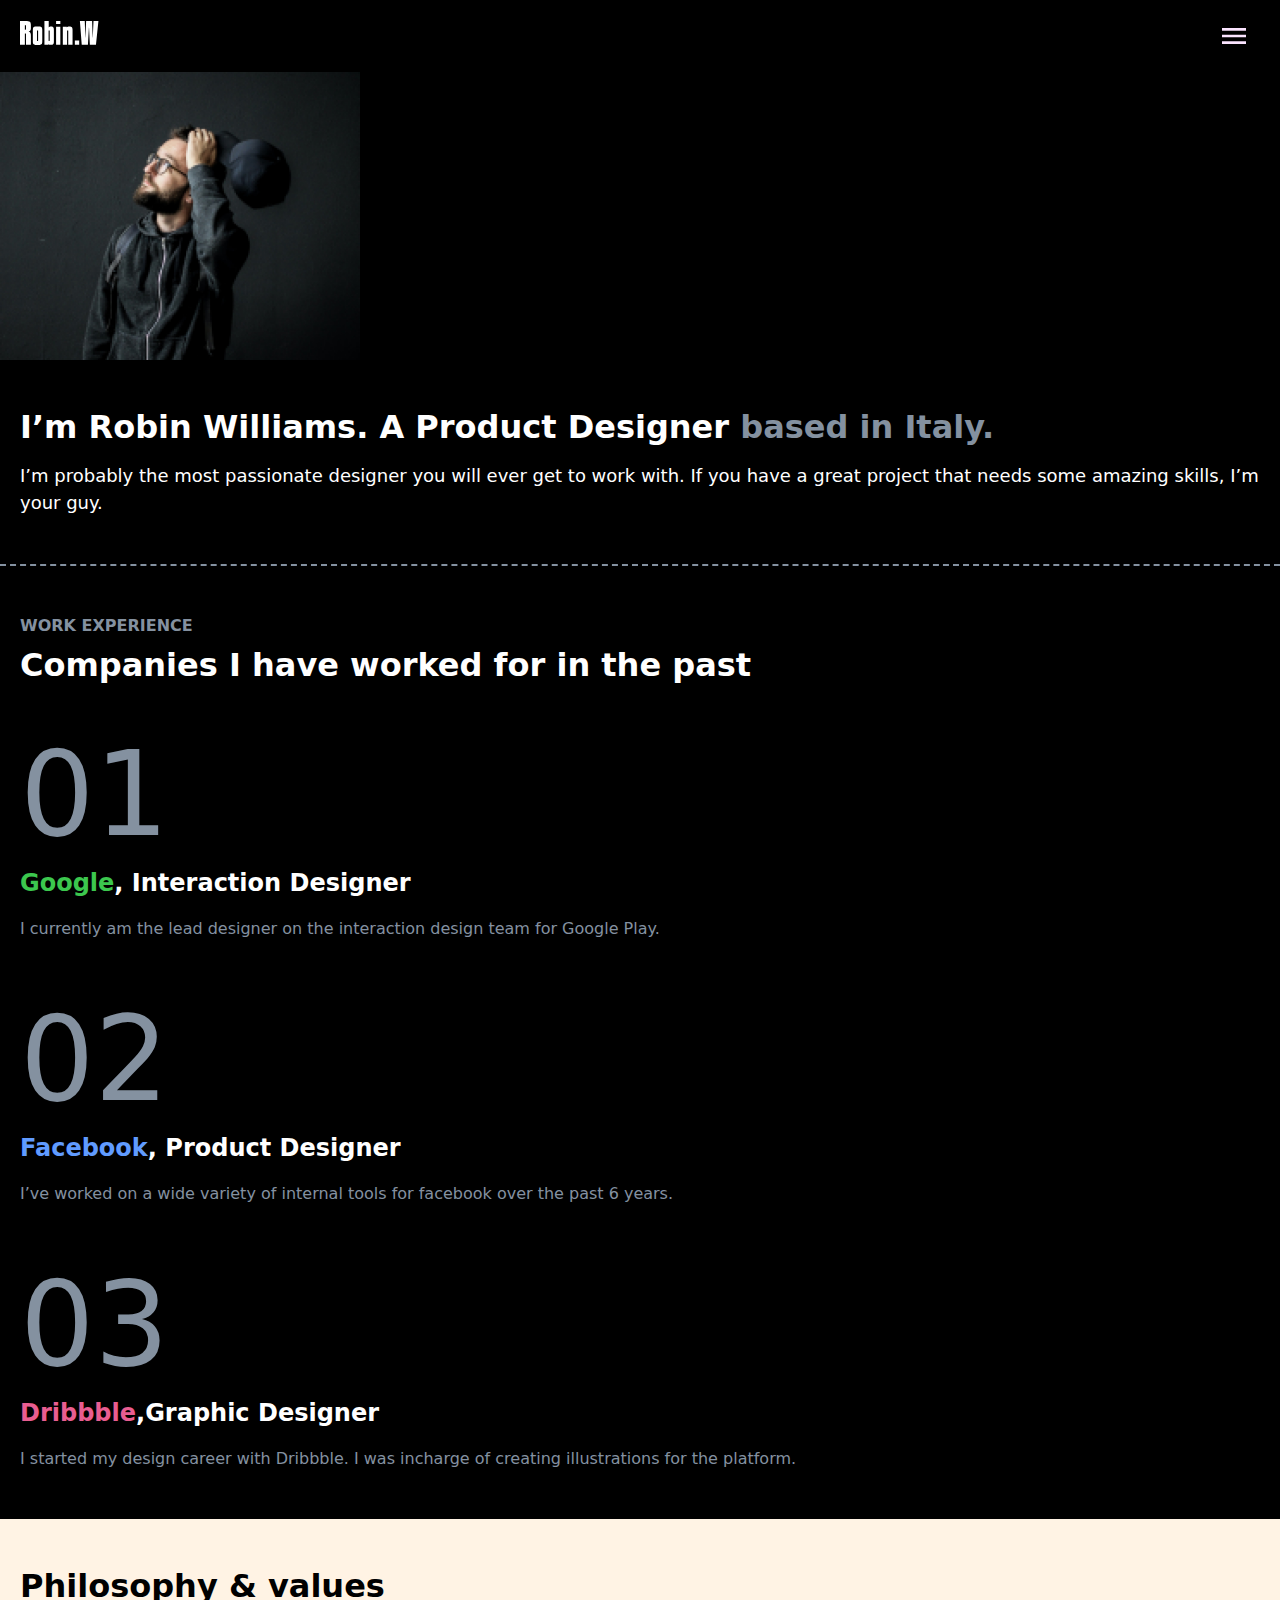
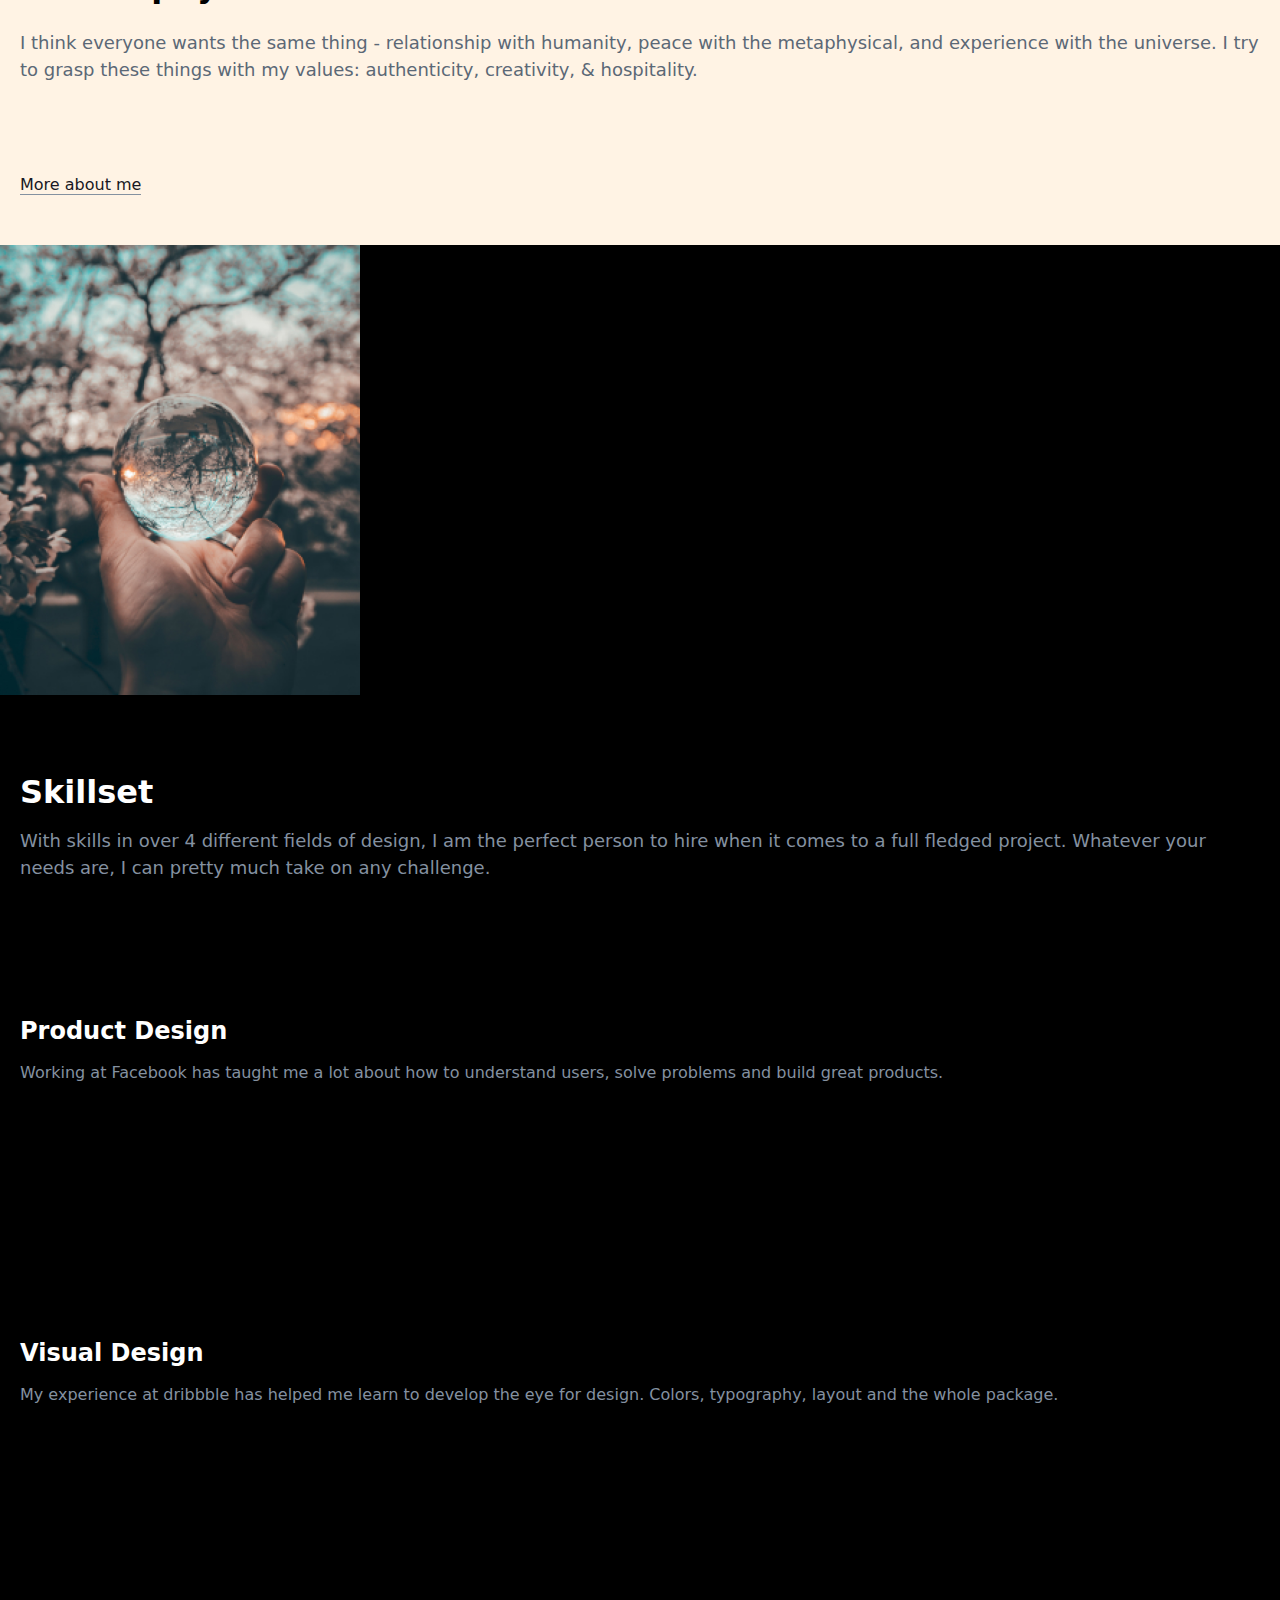
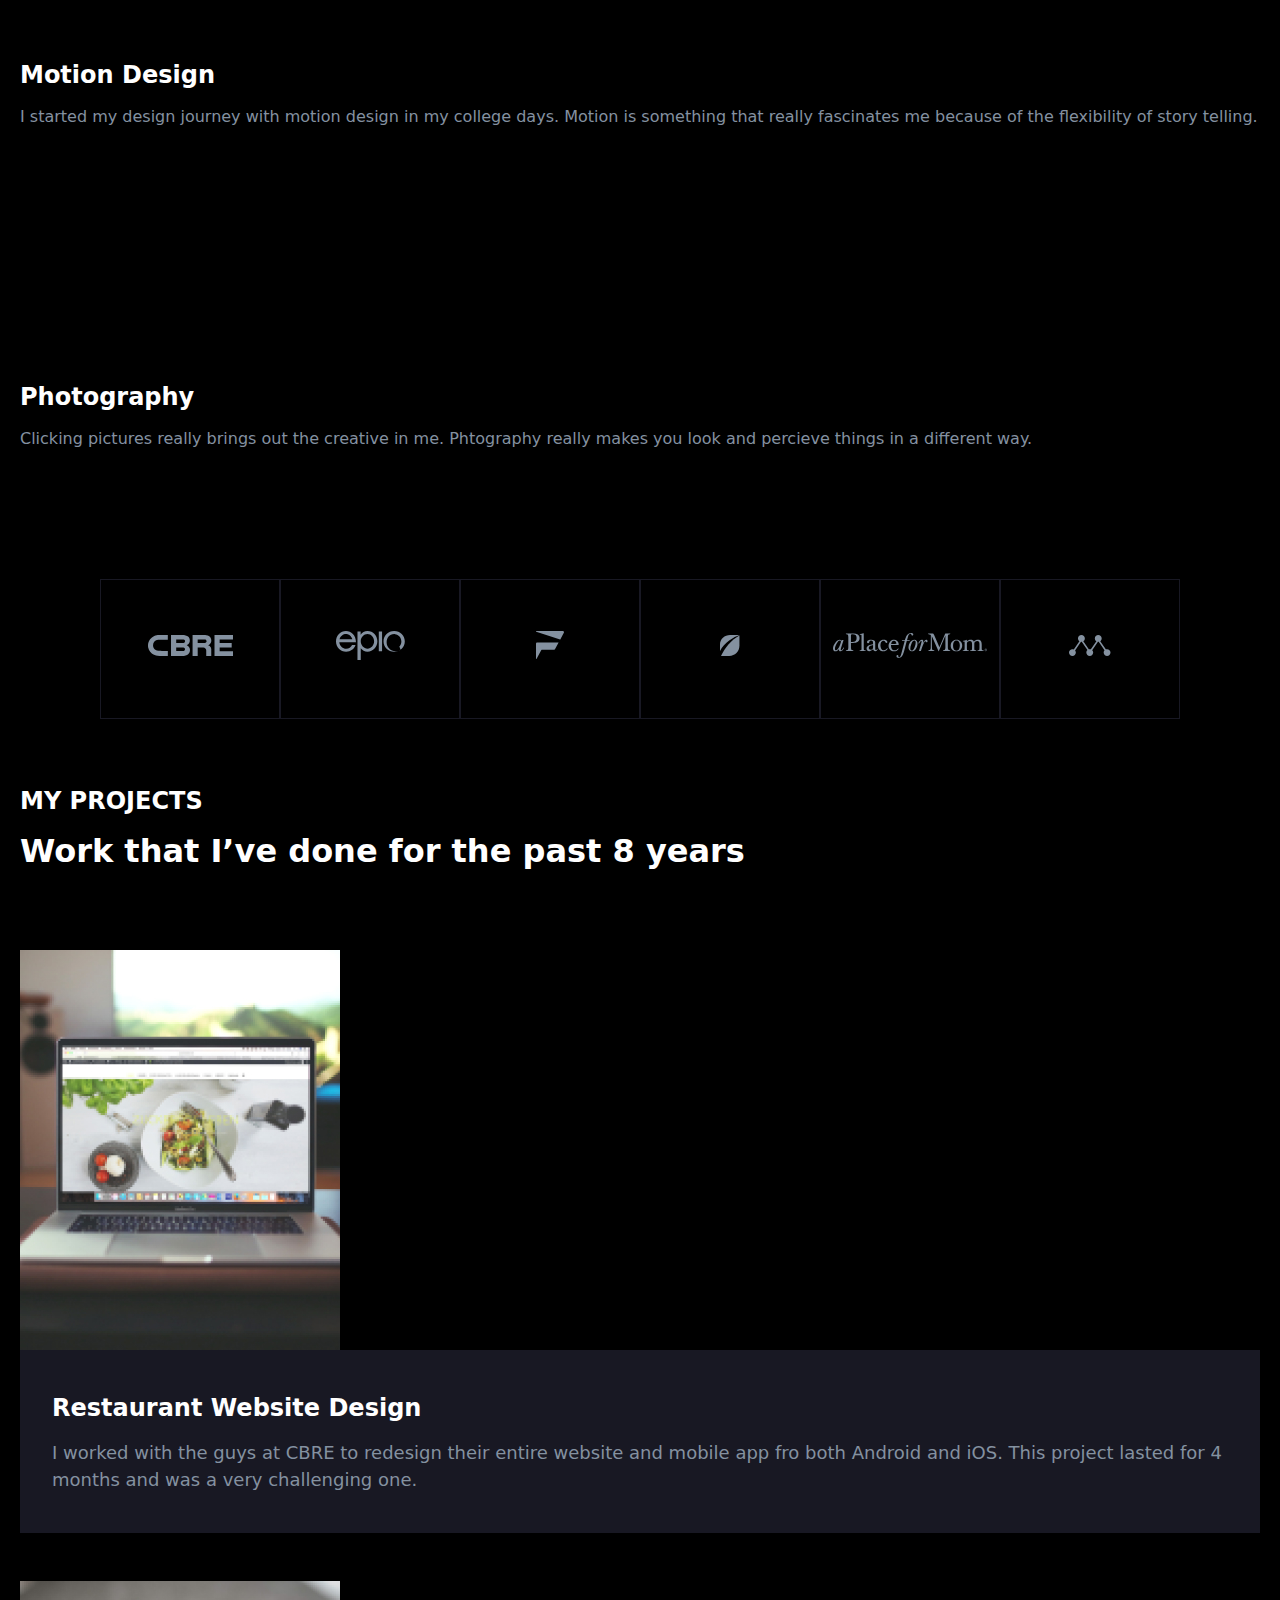
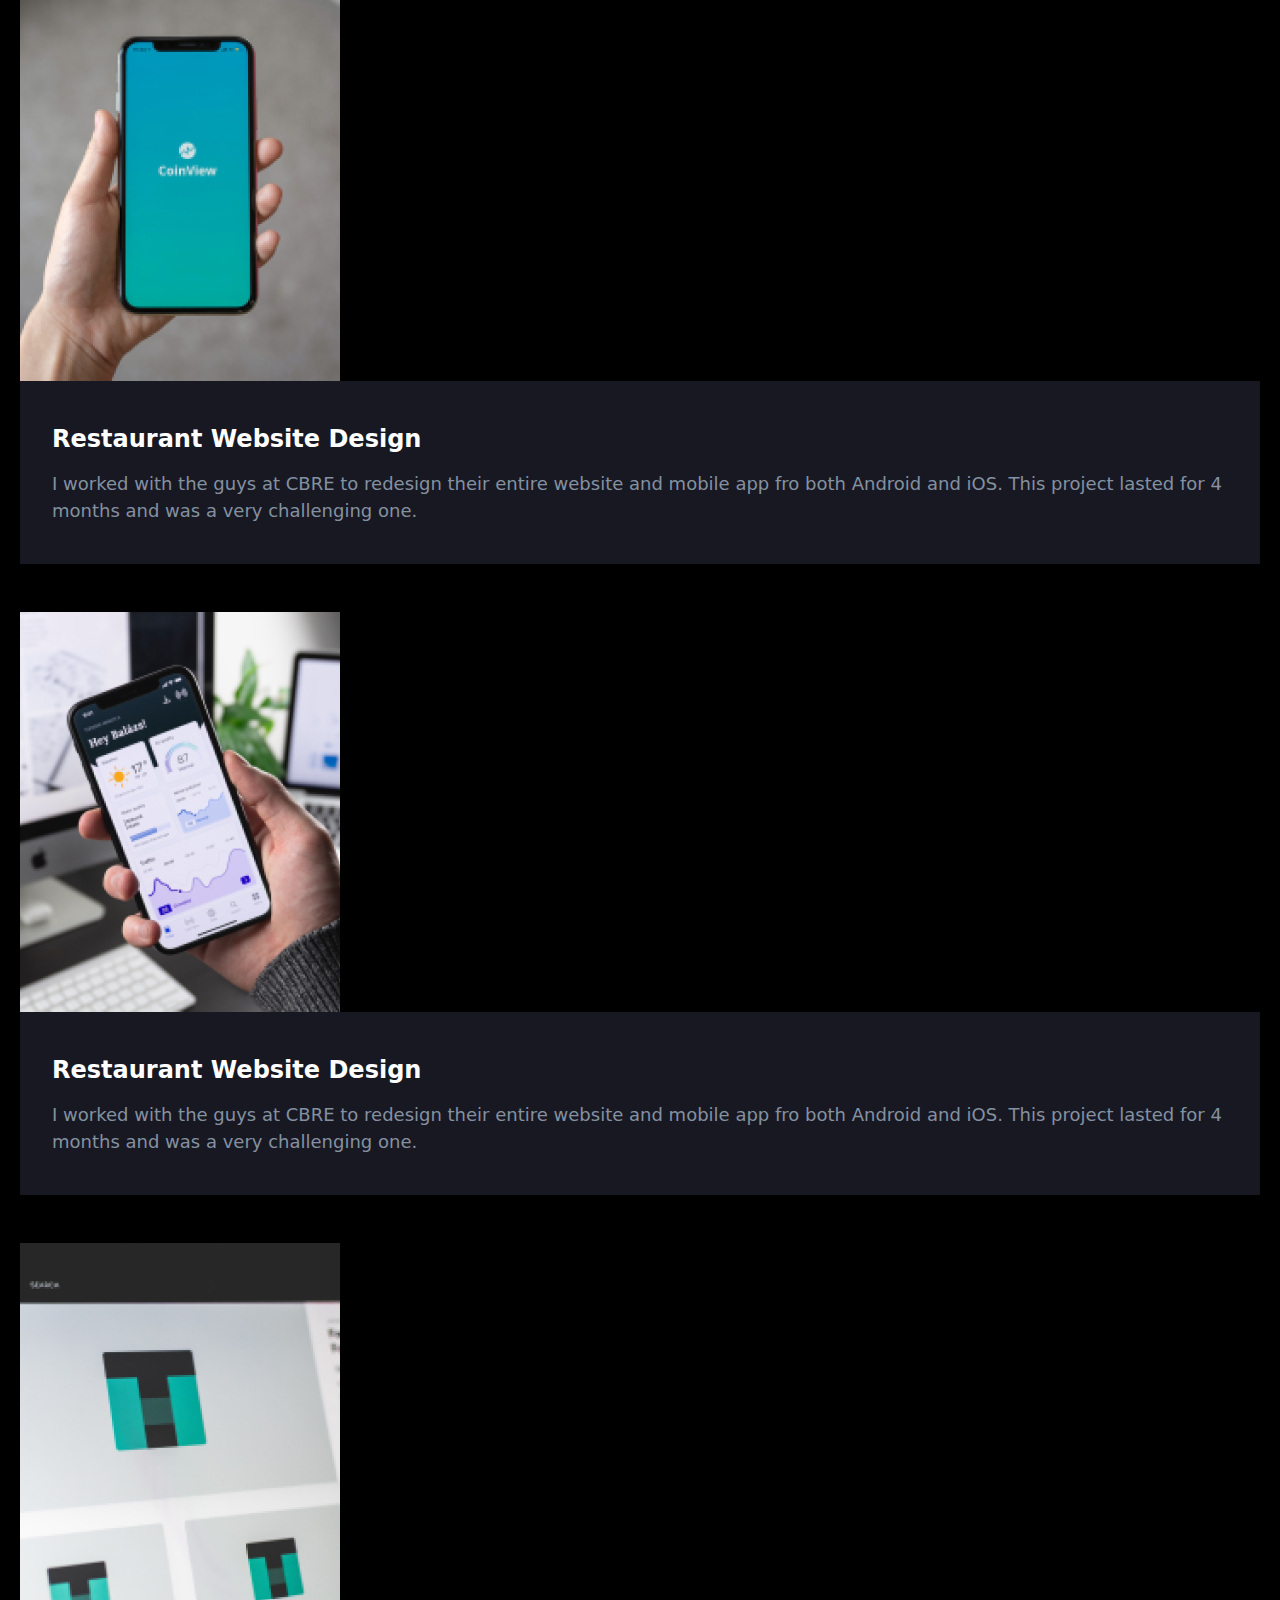
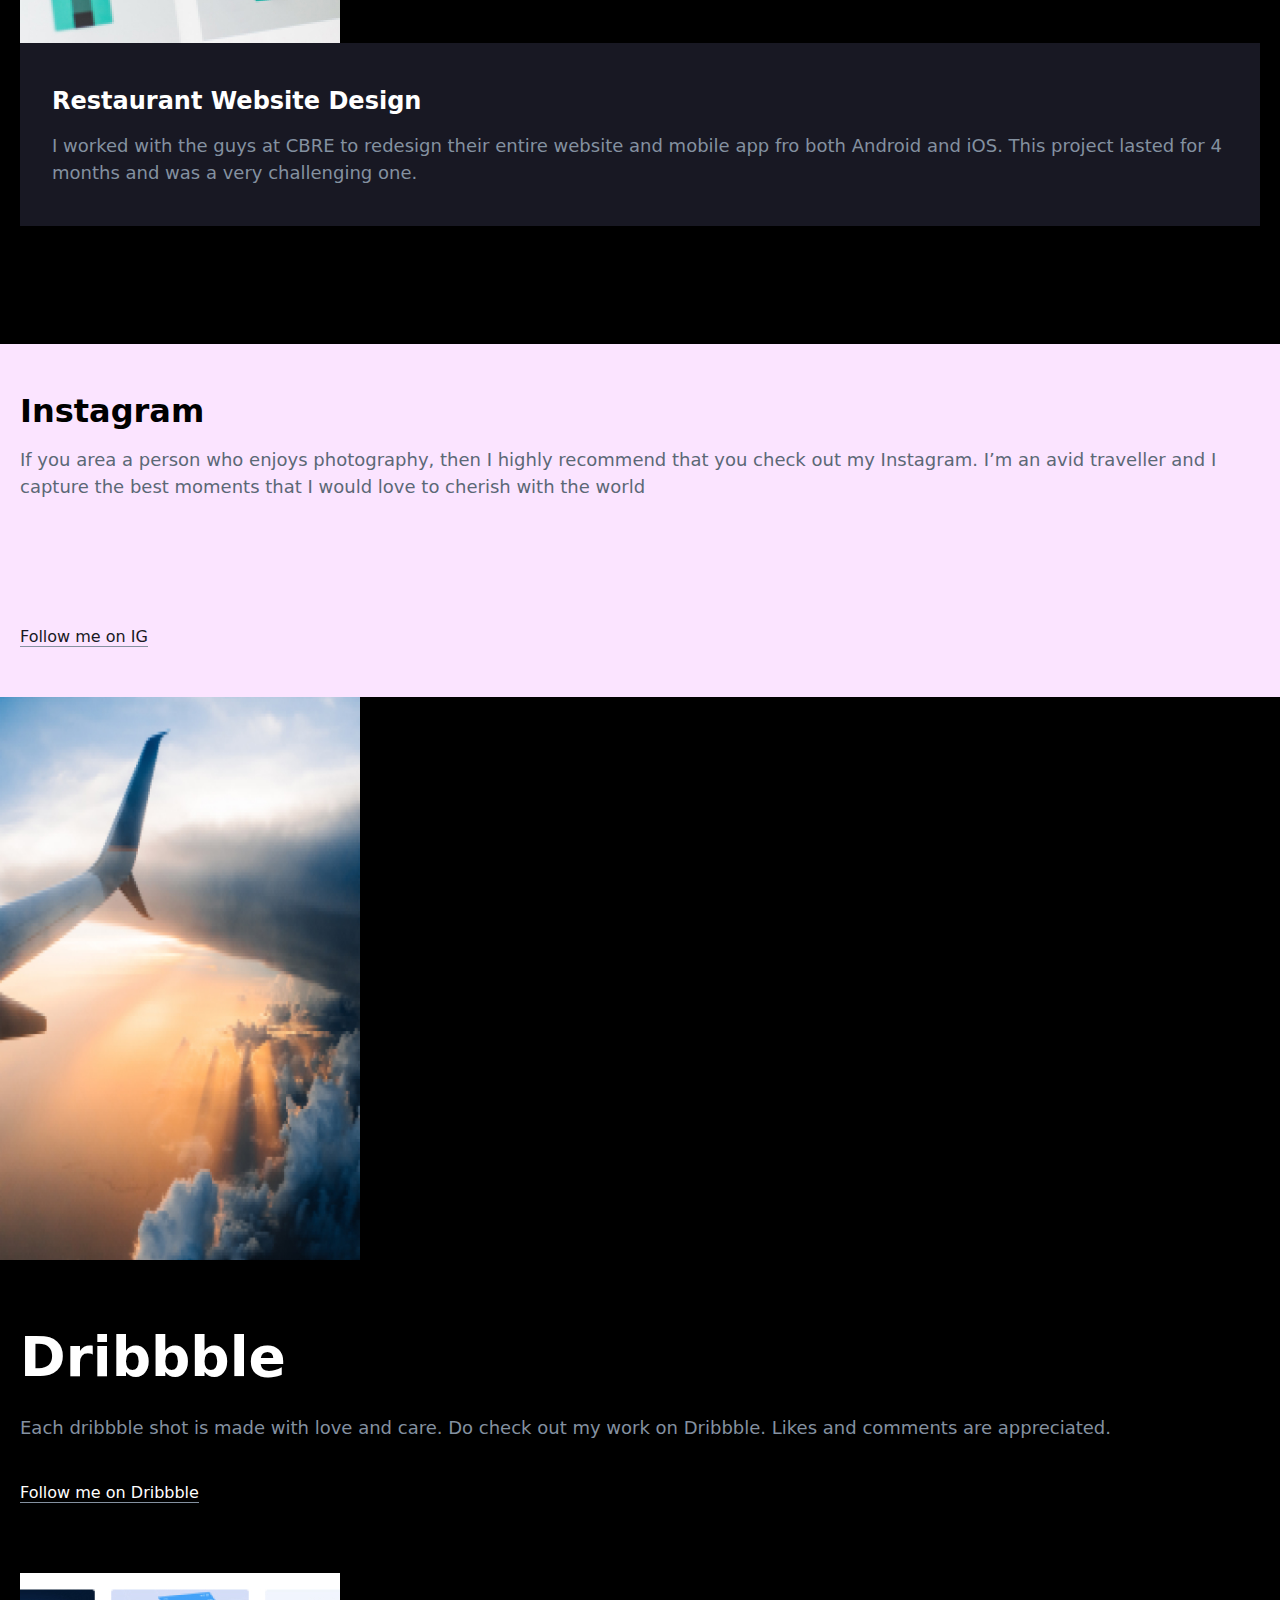
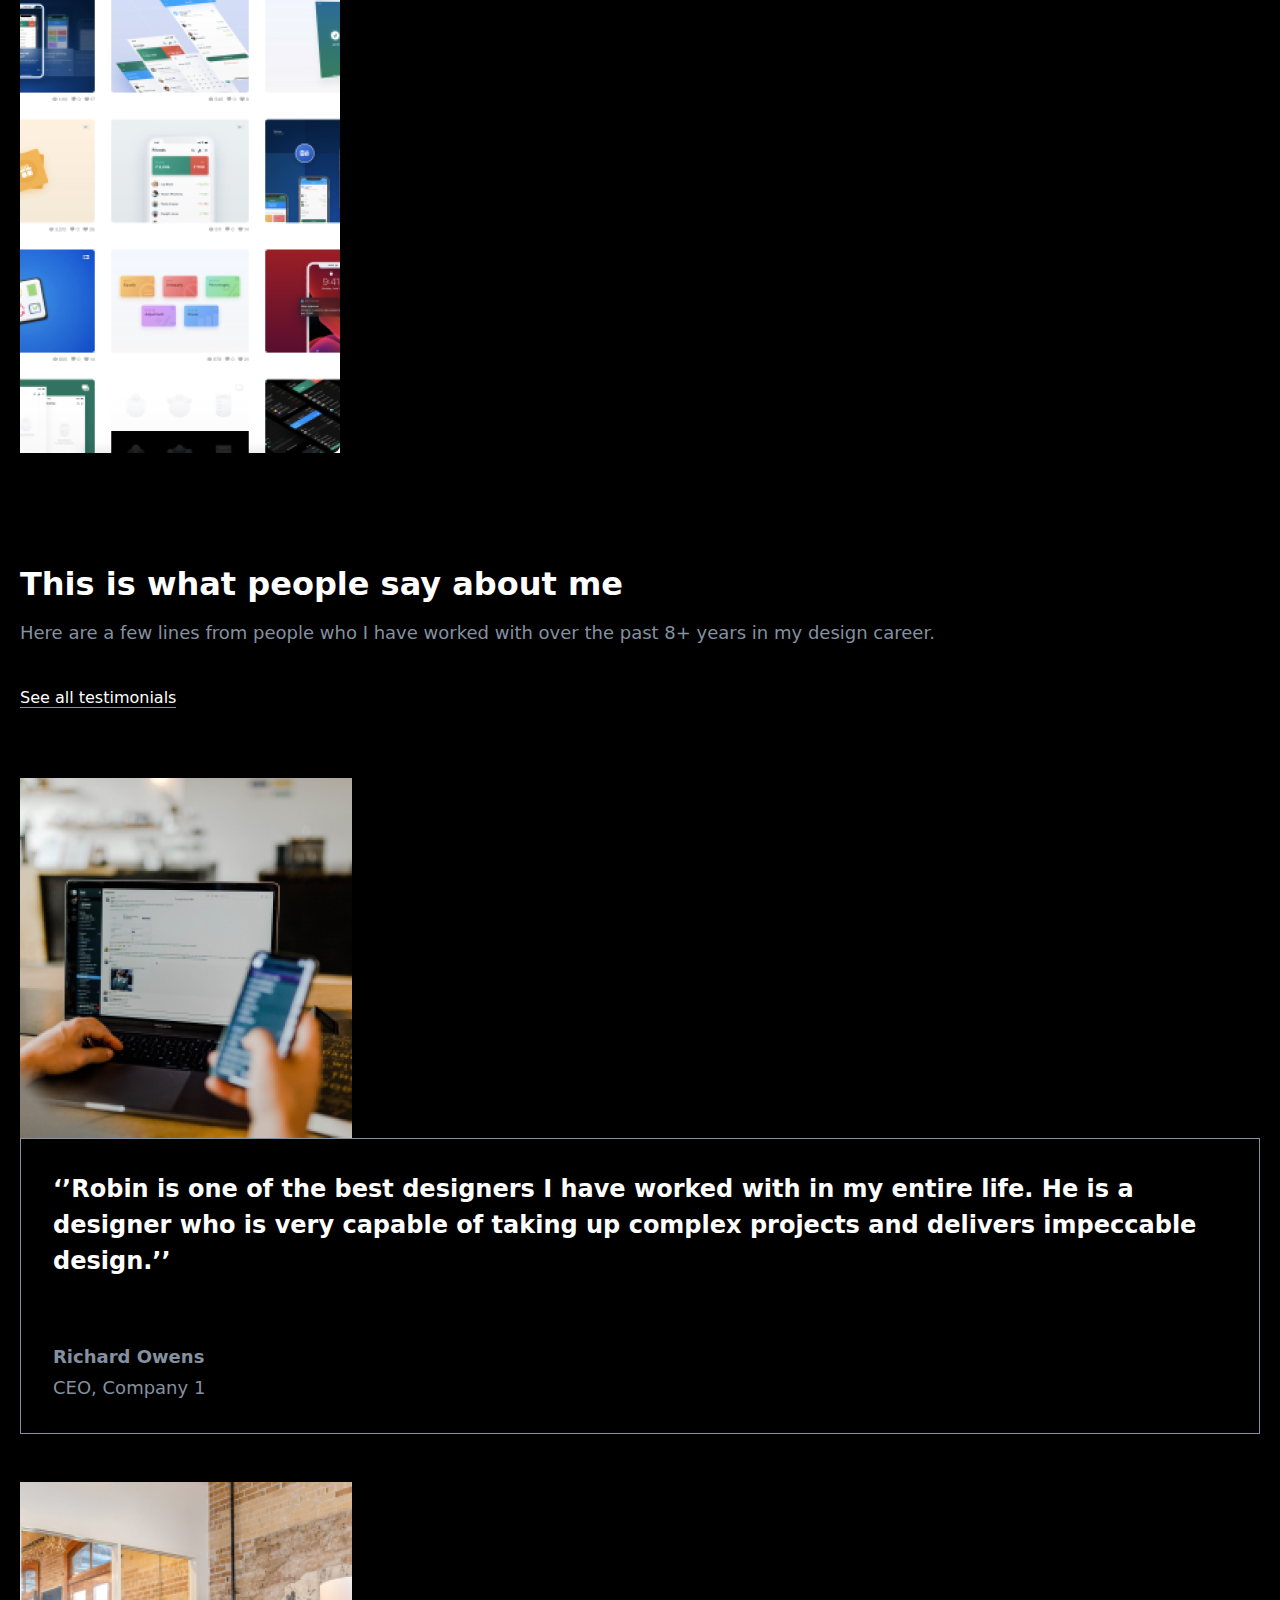
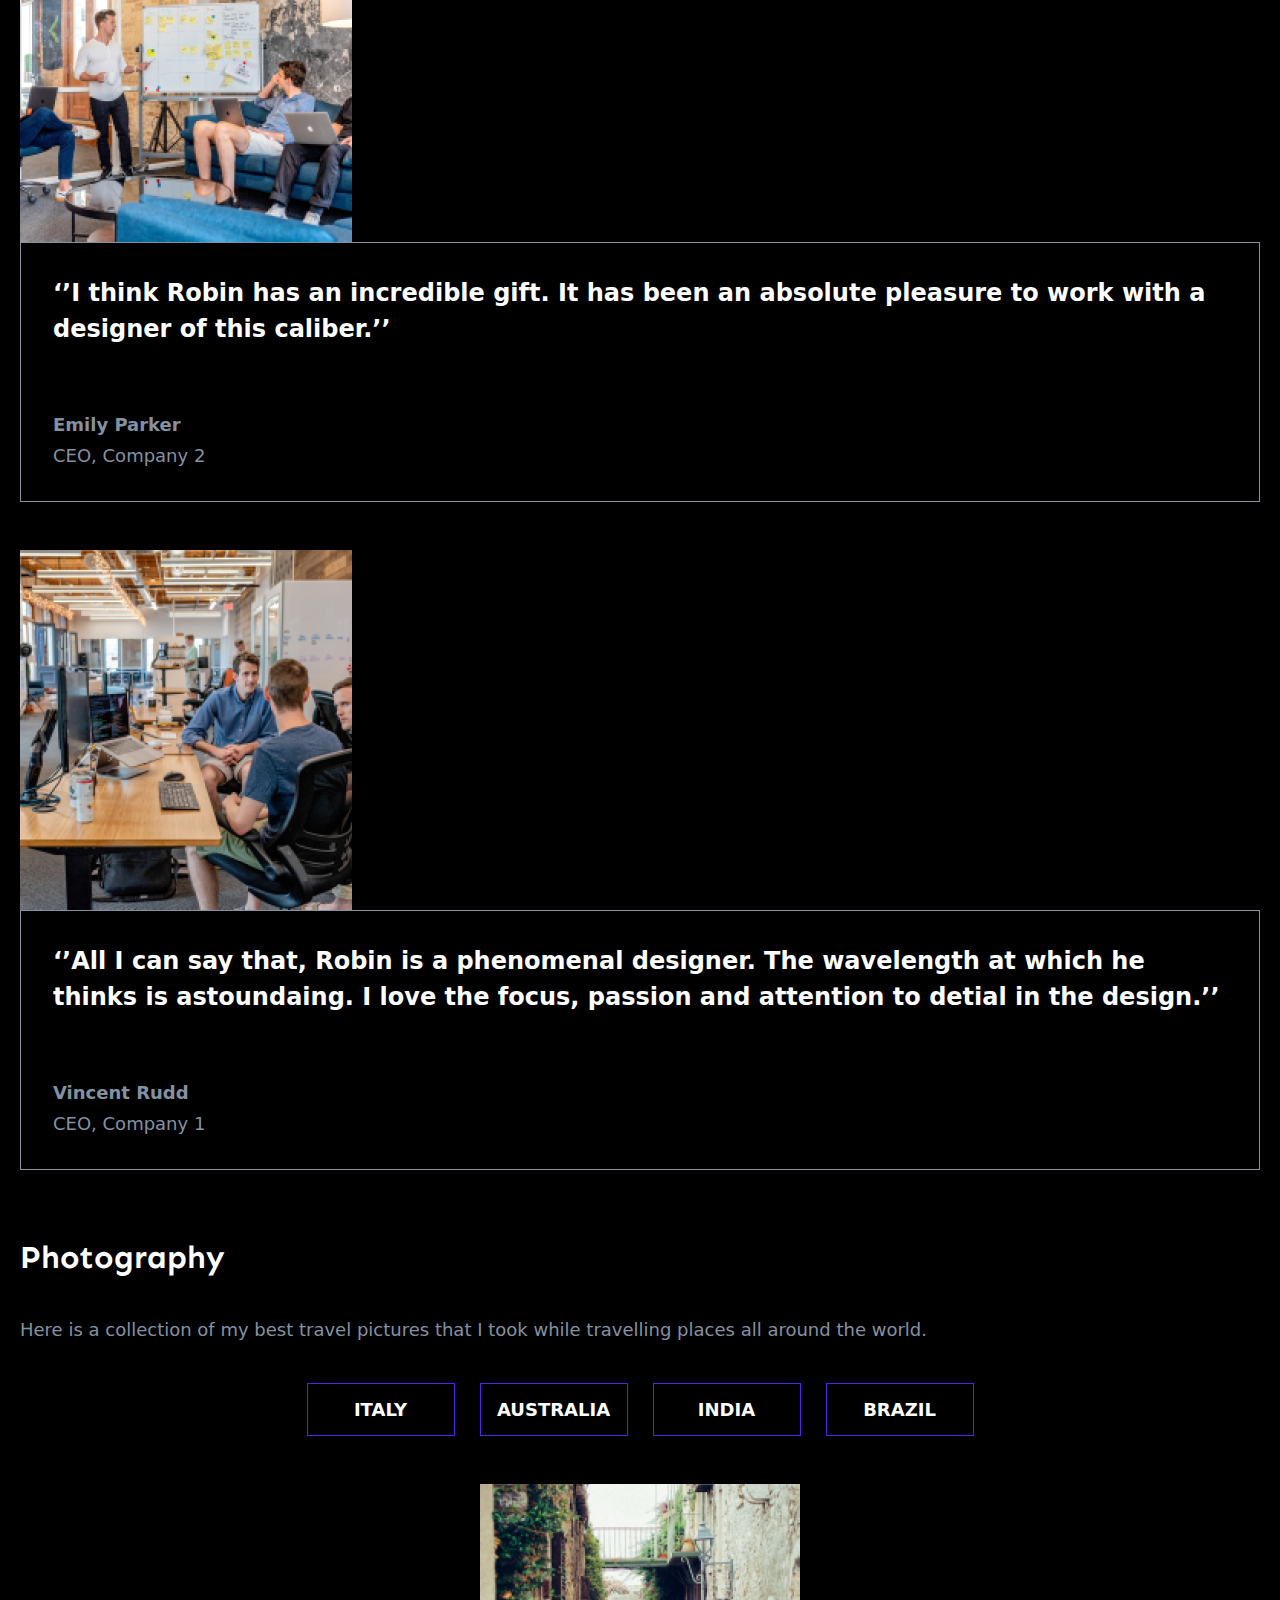
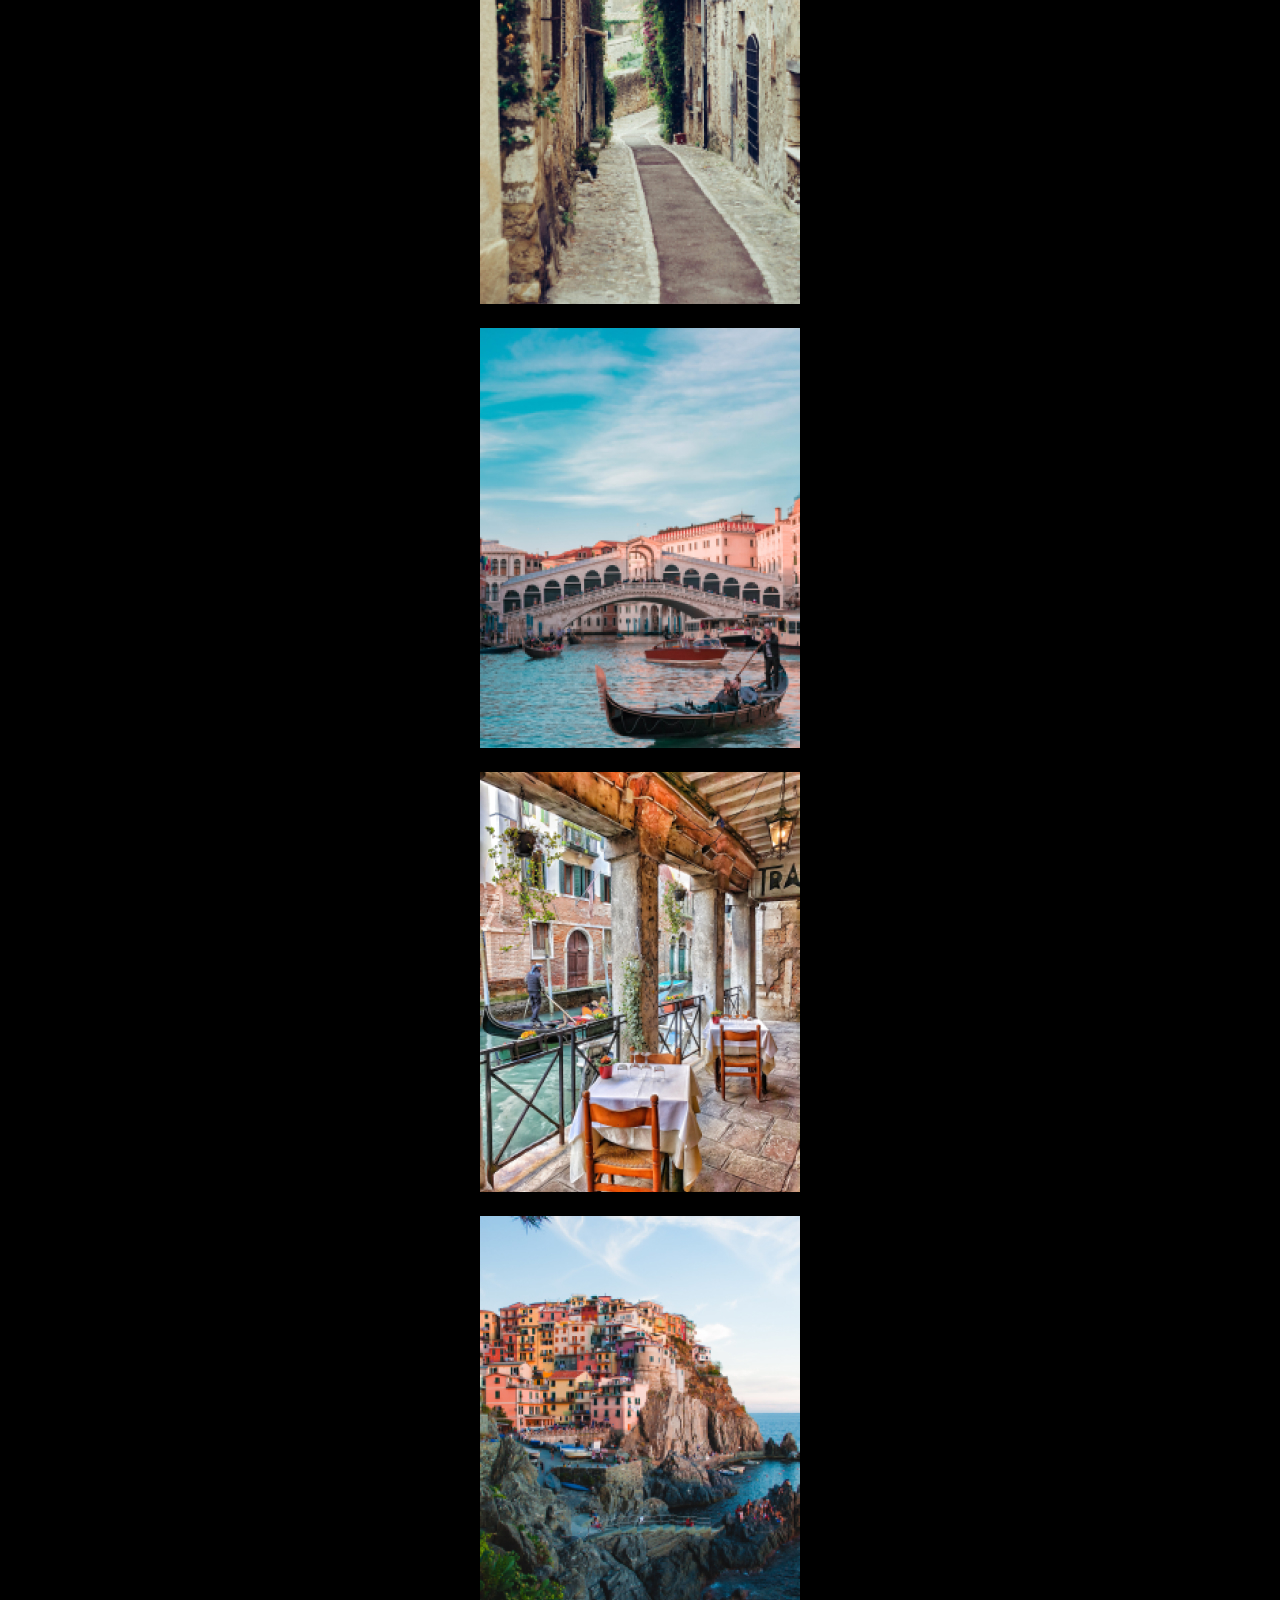
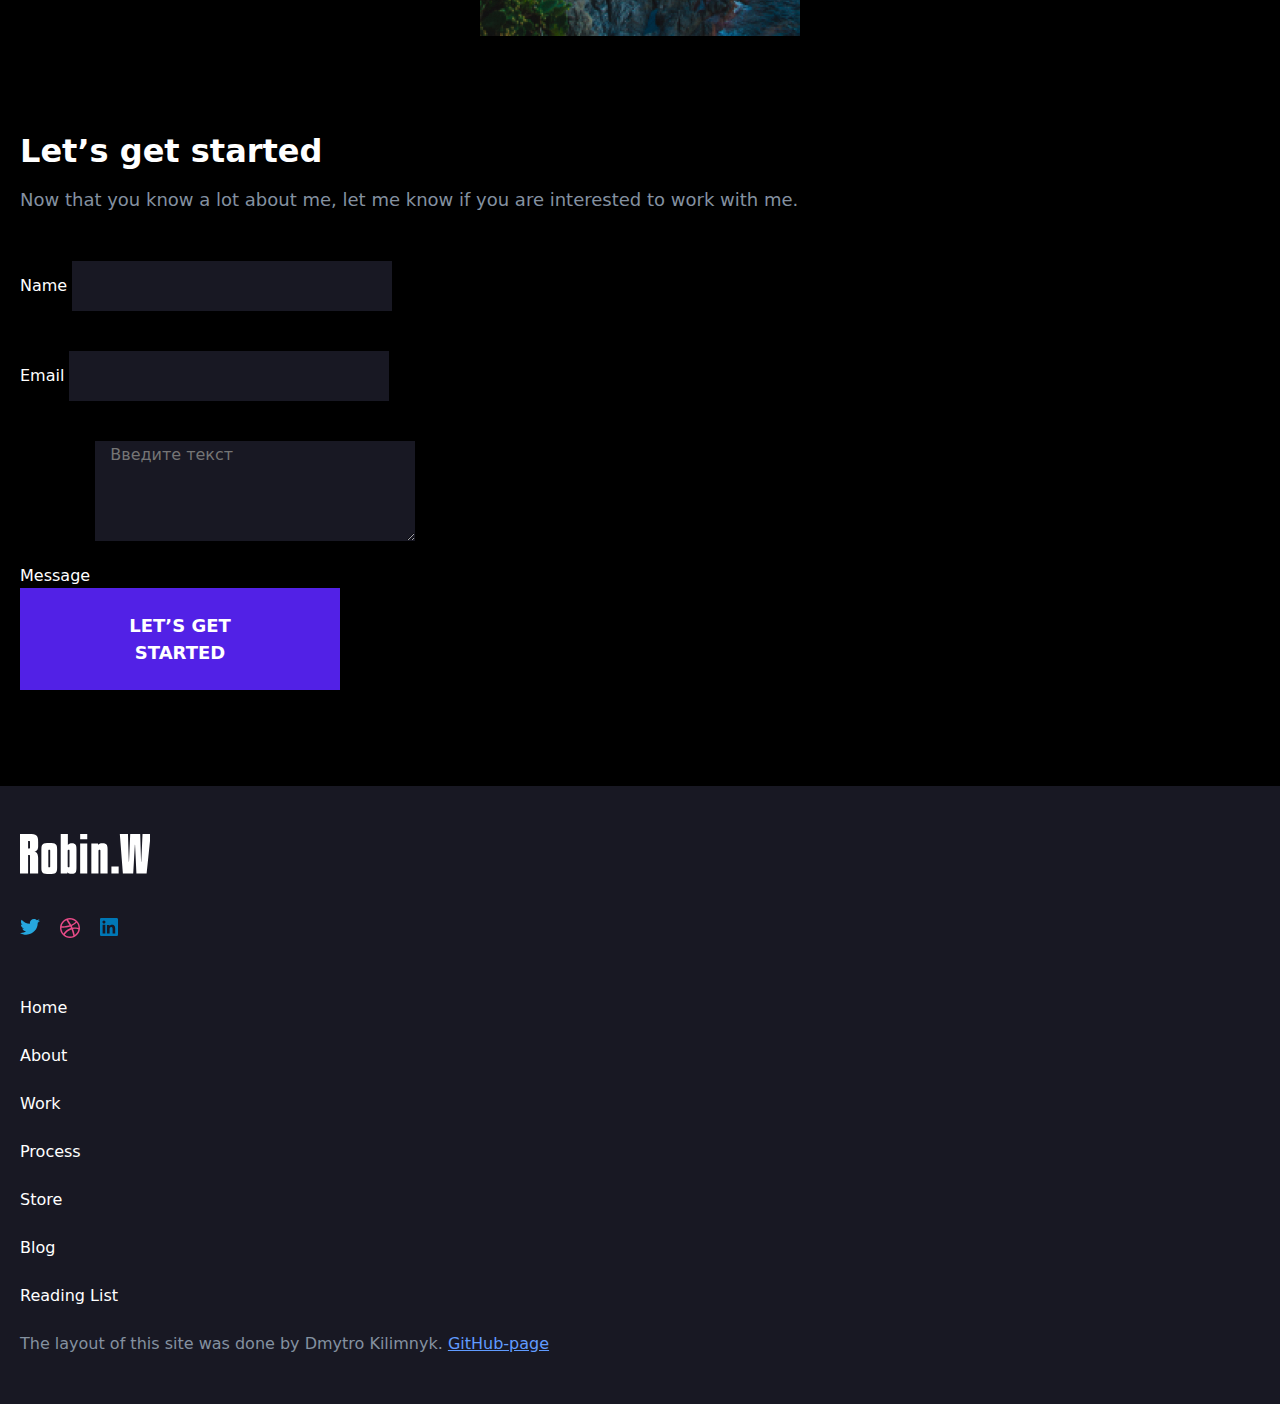
==== index.html @ 48aed582 "Mobil Robin" ====
<!DOCTYPE html>
<html lang="en">
  <head>
    <meta charset="UTF-8" />
    <meta http-equiv="X-UA-Compatible" content="IE=edge" />
    <meta name="viewport" content="width=device-width, initial-scale=1.0" />
    <title>Robin</title>
    <link rel="stylesheet" href="./css/main.min.css">
      <style type="text/css"></style>
    <link rel="preconnect" href="https://fonts.googleapis.com">
<link rel="preconnect" href="https://fonts.gstatic.com" crossorigin>
<link href="https://fonts.googleapis.com/css2?family=Sen:wght@400;700&display=swap" rel="stylesheet">
    <link rel="preconnect" href="https://fonts.googleapis.com">
    <link rel="preconnect" href="https://fonts.gstatic.com" crossorigin>
    <link href="https://fonts.googleapis.com/css2?family=Raleway:wght@700&family=Roboto:wght@400;500;700;900&display=swap"
        rel="stylesheet">
        <link
        rel="stylesheet"
        href="https://cdnjs.cloudflare.com/ajax/libs/modern-normalize/1.0.0/modern-normalize.min.css"
      />

  </head>
  <body>
  <header class="header">
      <nav class="header__nav">
    <a class="header__logo link" href=""></a>
     <div class="menu-box">
         <ul class="header__list list">
                 <li class="header__item" data-menu>
                    <button class="header-menu-button">
                        Experience
                    </button>
                 </li>
                 <li class="header__item" data-menuf>
                    <button class="header-menu-button">
                        Work
                    </button>
                </li>
                 <li class="header__item" data-menur>
                    <button class="header-menu-button">
                        Photography
                    </button>
                </li>
                 <li class="header__item" data-menue>
                    <button class="header-menu-button">
                        Contact                     
                    </button>
                </li>
             </ul>
     </div>
        <button class="header__button" type="button" aria-expanded="false" data-menu-button>
            <svg class="svg-menu" width="40" height="40">
               <use class="svg-menu-open" href="./imeges/icon.svg#menu" ></use>
               <use class="svg-menu-close" href="./imeges/icon.svg#close"></use>
            </svg>
        </button>
    </nav>
    <img class="header__img" src="./imeges/header.jpg" alt="Robin">
    <div class="box-header-info">
        <h1 class="header__tital">I’m Robin Williams. A Product Designer <span class="text-help">based in Italy.</span></h1>
        <p class="header__text">I’m probably the most passionate designer you will ever get to work with. If you have a great project that needs some amazing skills, I’m your guy.</p>
    </div>
   </header>
  <main>
      <section class="experience">
            <div class="conteiner">
            <h2 class="experience__tital">WORK EXPERIENCE</h2>
            <b class="experience__text">Companies I have worked for in the past</b>
            <ul class="experience__list list">
                <li class="experience__item">
                    <b class="experience__job-number">01</b>
                    <h3 class="experience__work-place"><span class="google">Google</span>, Interaction Designer</h3>
                    <p class="experience__info">I currently am the lead designer on the interaction design team for Google Play.</p>
                </li>
                <li class="experience__item">
                    <b class="experience__job-number">02</b>
                    <h3 class="experience__work-place"><span class="facebook">Facebook</span>, Product Designer</h3>
                    <p class="experience__info">I’ve worked on a wide variety of internal tools for facebook over the past 6 years.</p>
                </li>
                <li class="experience__item">
                    <b class="experience__job-number">03</b>
                    <h3 class="experience__work-place"><span class="d">Dribbble</span>,Graphic Designer</h3>
                    <p class="experience__info">I started my design career with Dribbble. I was incharge of creating illustrations for the platform.</p>
                </li>
            </ul>
        </div>
        </section>
        <section class="about-me">
            <div class="conteiner">
            <div class="about-me__info">
            <h2 class="about-me__tital">Philosophy & values</h2>
            <p class="about-me__text">I think everyone wants the same thing - relationship with humanity, peace with the metaphysical, and experience with the universe. I try to grasp these things with my values: authenticity, creativity, & hospitality.</p>
            <a href="" class="about-me__link link ">More about me</a>
            </div>
            <div class="about-me__box">
                <img  class="about-me__img" src="./imeges/about-me.jpg" alt="bb" width="360" height="450">
            </div>
            </div>
        </section>
        <section class="skillset">
            <div class="conteiner">
            <div class="skillset__box-tital">
            <h2 class="skillset__tital">Skillset</h2>
            <p class="skillset__text">With skills in over 4 different fields of design, I am the perfect person to hire when it comes to a full fledged project. Whatever your needs are, I can pretty much take on any challenge.</p>
            </div>
            <div class="skillset__box-info">
                <ul class="skillset__list list">
                    <li class="skillset__item">
                        <svg class="skillset__svg" width="26" height="32">
                            <use href="./imeges/icon.svg#skillset1"></use>
                        </svg>
                        <h3 class="skillset__skill">Product Design</h3>
                        <p class="skillset__info">Working at Facebook has taught me a lot about how to understand users, solve problems and build great products.</p>
                    </li>
                    <li class="skillset__item">
                            <svg class="skillset__svg" >
                                <use class="svg-use" href=></use>
                            </svg>
                        <h3 class="skillset__skill">Visual Design</h3>
                        <p class="skillset__info">My experience at dribbble has helped me learn to develop the eye for design. Colors, typography, layout and the whole package.</p>
                    </li>
                    <li class="skillset__item">
                        <svg class="skillset__svg">
                            <use href=""></use>
                        </svg>
                        <h3 class="skillset__skill">Motion Design</h3>
                        <p class="skillset__info">I started my design journey with motion design in my college days. Motion is something that really fascinates me because of the flexibility of story telling. </p>
                    </li>
                    <li class="skillset__item">
                        <svg class="skillset__svg">
                            <use href=""></use>
                        </svg>
                        <h3 class="skillset__skill">Photography</h3>
                        <p class="skillset__info">Clicking pictures really brings out the creative in me. Phtography really makes you look and percieve things in a different way.</p>
                    </li>
                </ul>
                </div>
                </div>
        </section>
        <section class="company">
            <ul class="company__list list">
                <li class="company__item">
                    <a href="" class="company__link link">
                        <svg class="company__svg" width="85" height="21">
                            <use href="./imeges/icon.svg#logo1"></use>
                        </svg>
                    </a>
                </li>
                <li class="company__item">
                    <a href="" class="company__link link">
                        <svg class="company__svg" width="69" height="29">
                            <use href="./imeges/icon.svg#logo2"></use>
                        </svg>
                    </a>
                </li>
                <li class="company__item">
                    <a href="" class="company__link link">
                        <svg class="company__svg" width="28" height="29">
                            <use href="./imeges/icon.svg#logo3"></use>
                        </svg>
                    </a>
                </li>
                <li class="company__item">
                    <a href="" class="company__link link">
                        <svg class="company__svg" width="21" height="21">
                            <use href="./imeges/icon.svg#logo4"></use>
                        </svg>
                    </a>
                </li>
                <li class="company__item">
                    <a href="" class="company__link link">
                        <svg class="company__svg" width="154" height="25">
                            <use href="./imeges/icon.svg#logo5"></use>
                        </svg>
                    </a>
                </li>
                <li class="company__item">
                    <a href="" class="company__link link">
                        <svg class="company__svg" width="42" height="21">
                            <use href="./imeges/icon.svg#logo6"></use>
                        </svg>
                    </a>
                </li>
            </ul>
        </section>
        <section class="project">
            <div class="conteiner">
            <h2 class="project__tital">MY PROJECTS</h2>
            <b class="project__info">Work that I’ve done for the past 8 years</b>
            <ul class="project__list list">
                <li class="project__item">
                    <img class="project__img" src="./imeges/project1.jpg" alt="ee" width="320" height="400">
                    <div class="project__box">
                        <h3 class="project__tital">Restaurant Website Design</h3>
                        <p class="project__text">I worked with the guys at CBRE to redesign their entire website and mobile app fro both Android and iOS. This project lasted for 4 months and was a very challenging one.</p>
                    </div>
                </li>
                <li class="project__item">
                    <img class="project__img" src="./imeges/project2.jpg" alt="ee">
                    <div class="project__box">
                        <h3 class="project__tital">Restaurant Website Design</h3>
                        <p class="project__text">I worked with the guys at CBRE to redesign their entire website and mobile app fro both Android and iOS. This project lasted for 4 months and was a very challenging one.</p>
                    </div>
                </li>
                <li class="project__item">
                    <img class="project__img" src="./imeges/project3.jpg" alt="ee">
                    <div class="project__box">
                        <h3 class="project__tital">Restaurant Website Design</h3>
                        <p class="project__text">I worked with the guys at CBRE to redesign their entire website and mobile app fro both Android and iOS. This project lasted for 4 months and was a very challenging one.</p>
                    </div>
                </li>
                <li class="project__item">
                    <img class="project__img" src="./imeges/project4.jpg" alt="ee">
                    <div class="project__box">
                        <h3 class="project__tital">Restaurant Website Design</h3>
                        <p class="project__text">I worked with the guys at CBRE to redesign their entire website and mobile app fro both Android and iOS. This project lasted for 4 months and was a very challenging one.</p>
                    </div>
                </li>
                <button class="project__button">VIEW ALL PROJECTS</button>
            </ul>
            </div>
        </section>
        <section class="instagram">
            <div class="conteiner">
                <div class="instagram__info">
                    <h2 class="instagram__tital">Instagram</h2>
                    <p class="instagram__text">If you area a person who enjoys photography, then I highly recommend that you check out my Instagram. I’m an avid traveller and I capture the best moments that I would love to cherish with the world</p>
                    <a class="instagram__link link" href="">Follow me on IG</a>
                </div>
                <div class="instagram__img-box">
                    <img class="instagram__img" src="./imeges/insta.jpg" alt="" width="360" height="450">
                </div>
            </div>
        </section>
        <section class="dribbble">
            <h2 class="dribbble__tital">Dribbble</h2>
            <p class="dribbble__text">Each dribbble shot is made with love and care. Do check out my work on Dribbble. Likes and comments are appreciated.</p>
            <a class="dribbble__link link" href="">Follow me on Dribbble</a>
            <img class="dribbble__img" src="./imeges/dribbble.jpg" alt="hh">
        </section>
        <section class="reviews">
            <div class="conteiner">
                <div class="reviews__text">
                    <h2 class="reviews__tital">This is what people say about me</h2>
                    <p class="reviews__info">Here are a few lines from people who I have worked with over the past 8+ years in my design career.</p>
                    <a class="reviews__link link" href="">See all testimonials</a>
                </div>
                <div class="reviews__examples">
                    <ul class="reviews__list list">
                        <li class="reviews__item">
                            <img class="reviews__img" src="./imeges/rewiews1.jpg" alt="qq" width="332" height="360">
                            <div class="reviews__card-info">
                                <b class="reviews__response">‘’Robin is one of the best designers I have worked with in my entire life. He is a designer who is very capable of taking up complex projects and delivers impeccable design.’’</b>
                                <p class="reviews__name">Richard Owens</p>
                                <p class="reviews__company">CEO, Company 1</p>
                            </div>
                        </li>
                        <li class="reviews__item">
                            <img class="reviews__img" src="./imeges/rewiews2.jpg" alt="qq"width="332" height="360">
                            <div class="reviews__card-info">
                                <b class="reviews__response">‘’I think Robin has an incredible gift. It has been an absolute pleasure to work with a designer of this caliber.’’</b>
                                <p class="reviews__name">Emily Parker</p>
                                <p class="reviews__company">CEO, Company 2</p>
                            </div>
                        </li>
                        <li class="reviews__item">
                            <img class="reviews__img" src="./imeges/rewiews3.jpg" alt="qq" width="332" height="360">
                            <div class="reviews__card-info">
                                <b class="reviews__response">‘’All I can say that, Robin is a phenomenal designer. The wavelength at which he thinks is astoundaing. I love the focus, passion and attention to detial in the design.’’</b>
                                <p class="reviews__name">Vincent  Rudd</p>
                                <p class="reviews__company">CEO, Company 1</p>
                            </div>
                        </li>
                    </ul>
                </div>
            </div>
        </section>
        <section class="photography">
            <div class="conteiner">
            <h2 class="photography__tital"><span class="help">Photography</span></h2>
            <p class="photography__text">Here is a collection of my best travel pictures that I took while travelling places all around the world. </p>
            <ul class="photography__list list">
                <li class="photography__item">
                    <button class="photography__button">ITALY</button>
                </li>
                <li class="photography__item">
                    <button class="photography__button">AUSTRALIA</button>
                </li>
                <li class="photography__item">
                    <button class="photography__button">INDIA</button>
                </li>
                <li class="photography__item">
                    <button class="photography__button">BRAZIL</button>
                </li>
            </ul>
            <ul class="photography__album list">
                <li class="photography__foto">
                    <img class="photography__img" src="./imeges/foto1.jpg" alt="yy" width="320" height="420">
                </li>
                <li class="photography__foto">
                    <img class="photography__img" src="./imeges/foto2.jpg" alt="yy" width="320" height="420">
                </li>
                <li class="photography__foto">
                    <img class="photography__img" src="./imeges/foto3.jpg" alt="yy" width="320" height="420">
                </li>
                <li class="photography__foto">
                    <img class="photography__img" src="./imeges/foto4.jpg" alt="yy" width="320" height="420">
                </li>
            </ul>
            </div>
        </section>
        <section class="go">
            <div class="go__text">
                <h2 class="go__tital">Let’s get started</h2>
                <p class="go__info">Now that you know a lot about me, let me know if you are interested to work with me.</p>
            </div>
            <div class="go__form">
                <form>
                    <ul class="go__list list">
                        <li class="go__item">
                            <label class="go__label" for="name">Name</label>
                            <input class="go__input" type="text" name="name" id="name">
                        </li>
                        <li class="go__item">
                            <label class="go__label" for="email">Email</label>
                            <input class="go__input" type="email" name="email" id="email">
                        </li>
                        <li class="go__item">
                            <label class="go__label" for="coment">Message</label>
                            <textarea class="go__textarea" name="coment" id="coment" rows="10" placeholder="Введите текст"></textarea>
                        </li>
                    </ul>
                    <button class="go__button">LET’S GET STARTED</button>
                </form>
            </div>
        </section>
  </main>
  <footer class="footer">
    <div class="conteiner">
        <div class="footer-box__logo">
            <a class="footer__logo link"href=""> </a>
            <ul class="footer__list-icon list">
                <li class="footer__item-icon">
                        <a class="footer__link link" href="">
                        <svg width="20" height="16">
                            <use href="./imeges/icon.svg#footer-icon1"></use>
                        </svg>
                    </a>
                </li>
                <li class="footer__item-icon">
                    <a class="footer__link link" href="">
                    <svg  width="20" height="20">
                        <use href="./imeges/icon.svg#footer-icon2"></use>
                    </svg>
                </a>
            </li>
            <li class="footer__item-icon">
                <a class="footer__link link" href="">
                <svg width="18" height="18">
                    <use href="./imeges/icon.svg#footer-icon3"></use>
                </svg>
            </a>
        </li>
    </ul>
</div>
       
        <div class="footer-box__lists">
            <ul class="footer__list-box list">
                <li class="footer__item">
                    <a class="footer__link link" href="">Home</a>
                </li>
                <li class="footer__item">
                    <a class="footer__link link" href="">About</a>
                </li>
                <li class="footer__item">
                    <a class="footer__link link" href="">Work</a>
                </li>
                <li class="footer__item">
                    <a class="footer__link link" href="">Process</a>
                </li>
            </ul>
            <ul class="footer-box__list-blog list">
                <li class="footer__item">
                    <a class="footer__link link" href="">Store</a>
                </li>
                <li class="footer__item">
                    <a class="footer__link link" href="">Blog</a>
                </li>
                <li class="footer__item">
                    <a class="footer__link link" href="">Reading List</a>
                </li>
            </ul>
            <p class="footer__info">The layout of this site was done by Dmytro Kilimnyk. <a class="link-creat" href="https://github.com/DimaKIL?tab=packages">GitHub-page</a></p>
        </div>
    </div>
  </footer>
  <script src="./js/menu.js"></script>
</body>
</html>
---- css/main.min.css ----
body{font-family:"Sen";font-style:normal;font-weight:400;font-size:16px;line-height:150%;background-color:#000;color:#8491a0;width:100%}h1,h2,h3,h4,h5,h6,p{margin:0}img{display:block;max-width:100%;height:auto}.list{list-style:none;padding-left:0;margin:0}.link{text-decoration:none}.header{position:relative;width:100%;border-bottom:2px dashed #8491a0}.header__img{width:360px}.header__logo::before{content:"";display:inline-block;background-image:url(../imeges/logo.svg.svg);width:79px;height:24px}.header__nav{height:72px;display:-webkit-box;display:-ms-flexbox;display:flex;padding:0 20px;-webkit-box-align:center;-ms-flex-align:center;align-items:center}.header__button{display:-webkit-box;display:-ms-flexbox;display:flex;position:absolute;right:20px;background-color:#000;border:none;cursor:pointer}.svg-menu-open,.svg-menu-close{fill:#fbe4ff}.header__button .svg-menu-close{display:none}.header__button.is-open .svg-menu-close{display:block}.header__button.is-open .svg-menu-open{display:none}.menu-box{position:absolute;top:72px;right:20px;z-index:10}.header__item:not(:last-child){margin-bottom:10px}.header-menu-button{font-weight:400;font-size:18px;line-height:150%;color:#fff;border-radius:4px;border:1px solid #5221e6;text-align:center;background-color:#000;-webkit-transition:background-color 250ms cubic-bezier(0.4, 0, 0.2, 1);transition:background-color 250ms cubic-bezier(0.4, 0, 0.2, 1);padding:8px 16px;width:150px}.header-menu-button:hover,.header-menu-button:focus{background-color:#5221e6}.header__item:nth-child(1){-webkit-transform:translateY(-1510%);transform:translateY(-1510%);-webkit-transition:-webkit-transform 250ms cubic-bezier(0.4, 0, 0.2, 1);transition:-webkit-transform 250ms cubic-bezier(0.4, 0, 0.2, 1);transition:transform 250ms cubic-bezier(0.4, 0, 0.2, 1);transition:transform 250ms cubic-bezier(0.4, 0, 0.2, 1), -webkit-transform 250ms cubic-bezier(0.4, 0, 0.2, 1)}.header__item:nth-child(1).is-open{-webkit-transform:translateY(0);transform:translateY(0)}.header__item:nth-child(2){-webkit-transform:translateY(-1510%);transform:translateY(-1510%);-webkit-transition:-webkit-transform 250ms cubic-bezier(0.4, 0, 0.2, 1) .2s;transition:-webkit-transform 250ms cubic-bezier(0.4, 0, 0.2, 1) .2s;transition:transform 250ms cubic-bezier(0.4, 0, 0.2, 1) .2s;transition:transform 250ms cubic-bezier(0.4, 0, 0.2, 1) .2s, -webkit-transform 250ms cubic-bezier(0.4, 0, 0.2, 1) .2s}.header__item:nth-child(2).is-open{-webkit-transform:translateY(0);transform:translateY(0)}.header__item:nth-child(3){-webkit-transform:translateY(-1510%);transform:translateY(-1510%);-webkit-transition:-webkit-transform 250ms cubic-bezier(0.4, 0, 0.2, 1) .4s;transition:-webkit-transform 250ms cubic-bezier(0.4, 0, 0.2, 1) .4s;transition:transform 250ms cubic-bezier(0.4, 0, 0.2, 1) .4s;transition:transform 250ms cubic-bezier(0.4, 0, 0.2, 1) .4s, -webkit-transform 250ms cubic-bezier(0.4, 0, 0.2, 1) .4s}.header__item:nth-child(3).is-open{-webkit-transform:translateY(0);transform:translateY(0)}.header__item:nth-child(4){-webkit-transform:translateY(-1510%);transform:translateY(-1510%);-webkit-transition:-webkit-transform 250ms cubic-bezier(0.4, 0, 0.2, 1) .6s;transition:-webkit-transform 250ms cubic-bezier(0.4, 0, 0.2, 1) .6s;transition:transform 250ms cubic-bezier(0.4, 0, 0.2, 1) .6s;transition:transform 250ms cubic-bezier(0.4, 0, 0.2, 1) .6s, -webkit-transform 250ms cubic-bezier(0.4, 0, 0.2, 1) .6s}.header__item:nth-child(4).is-open{-webkit-transform:translateY(0);transform:translateY(0)}.box-header-info{padding:0 20px;margin:48px 0}.header__tital{font-weight:700;font-size:32px;line-height:38px;color:#fff;margin-bottom:16px}.text-help{color:#8491a0}.header__text{font-weight:400;font-size:18px;line-height:150%;color:#fff}@media screen and (max-width: 359px){.header__img{width:100%}}.experience{padding:48px 20px}.experience__tital{font-weight:700;font-size:16px;line-height:150%;margin-bottom:8px}.experience__text{font-weight:700;font-size:32px;line-height:38px;color:#fff}.experience__job-number{font-weight:400;font-size:117px;line-height:141px}.experience__work-place{font-weight:700;font-size:24px;line-height:150%;margin-bottom:16px;color:#fff}.experience__info{font-weight:400;font-size:16px;line-height:150%}.google{color:#3cc74e}.facebook{color:#609bff}.d{color:#e95d90}.experience__item:not(:last-child){margin-bottom:48px}.experience__item{margin-top:40px}.about-me__info{padding:48px 20px;background-color:#fff3e4}.about-me__tital{font-weight:700;font-size:32px;line-height:38px;color:#000;margin-bottom:24px}.about-me__text{font-weight:400;font-size:18px;line-height:150%;color:#5b6876;margin-bottom:90px}.about-me__link{font-weight:400;font-size:16px;line-height:150%;border-bottom:1px solid #8491a0;color:#181823}.skillset{padding:78px 20px 64px 20px}.skillset__item{margin-top:69px;margin-bottom:64px}.skillset__tital{font-weight:700;font-size:32px;line-height:38px;color:#fff;margin-bottom:16px}.skillset__text{font-weight:400;font-size:18px;line-height:150%}.skillset__skill{font-weight:700;font-size:24px;line-height:150%;color:#fff;margin-top:24px}.skillset__info{font-weight:400;font-size:16px;line-height:150%;margin-top:12px}.skillset__info:not(:last-child){margin-bottom:48px}.company__list{-webkit-box-pack:center;-ms-flex-pack:center;justify-content:center;display:-webkit-box;display:-ms-flexbox;display:flex;-ms-flex-wrap:wrap;flex-wrap:wrap}.company__item{display:-webkit-box;display:-ms-flexbox;display:flex;-webkit-box-pack:center;-ms-flex-pack:center;justify-content:center;-webkit-box-align:center;-ms-flex-align:center;align-items:center;border:1px solid #181823;width:180px;height:140px}.project{padding:64px 20px 70px 20px}.project__tital{font-weight:700;font-size:16px;line-height:150%;margin-bottom:8px}.project__info{font-weight:700;font-size:32px;line-height:38px;color:#fff}.project__list{margin-top:80px}.project__button{display:none}.project__box{padding:40px 32px 40px 32px;background-color:#181823}.project__item:not(:last-child){margin-bottom:48px}.project__tital{font-weight:700;font-size:24px;line-height:150%;color:#fff;margin-bottom:13px}.project__text{font-weight:400;font-size:18px;line-height:150%}.instagram__info{padding:48px 20px 48px 20px;background-color:#fbe4ff}.instagram__tital{margin-bottom:16px;font-weight:700;font-size:32px;line-height:38px;color:#000}.instagram__text{margin-bottom:125px;font-weight:400;font-size:18px;line-height:150%;color:#5b6876}.instagram__link{font-weight:400;font-size:16px;line-height:150%;color:#181823;border-bottom:1px solid #8491a0}.dribbble{padding:64px 20px 112px 20px}.dribbble__tital{font-weight:700;font-size:55px;line-height:66px;color:#fff;margin-bottom:24px}.dribbble__text{font-weight:400;font-size:18px;line-height:150%;margin-bottom:40px;color:#8491a0}.dribbble__link{font-weight:400;font-size:16px;line-height:150%;color:#fff;border-bottom:1px solid #8491a0}.dribbble__img{margin-top:68px}.reviews{padding:0 20px}.reviews__tital{font-weight:700;font-size:32px;line-height:38px;color:#fff;margin-bottom:16px}.reviews__info{font-weight:400;font-size:18px;line-height:150%;margin-bottom:40px}.reviews__link{font-weight:400;font-size:16px;line-height:150%;color:#fff;border-bottom:1px solid #8491a0}.reviews__list{margin:68px 0}.reviews__item:not(:last-child){margin-bottom:48px}.reviews__card-info{padding:32px;border:1px solid #8491a0}.reviews__response{font-weight:700;font-size:24px;line-height:150%;color:#fff}.reviews__name{font-weight:700;font-size:18px;line-height:150%;margin-top:64px;margin-bottom:4px}.reviews__company{font-weight:400;font-size:18px;line-height:150%}.photography__tital{color:#fff;margin-bottom:24px;font-weight:400;font-size:18px;line-height:150%;margin-bottom:40px;padding:0 20px}.help{font-family:"Sen";font-style:normal;font-weight:700;font-size:32px;line-height:38px}.photography__text{padding:0 20px;font-weight:400;font-size:18px;line-height:150%;margin-bottom:40px}.photography__list{display:-webkit-box;display:-ms-flexbox;display:flex;-ms-flex-wrap:wrap;flex-wrap:wrap;-webkit-box-pack:center;-ms-flex-pack:center;justify-content:center;gap:25px}.photography__button{font-weight:700;font-size:18px;line-height:150%;color:#fff;background-color:#000;border:1px solid #5221e6;padding:12px 0;width:148px;-webkit-transition:background-color 250ms cubic-bezier(0.4, 0, 0.2, 1);transition:background-color 250ms cubic-bezier(0.4, 0, 0.2, 1)}.photography__button:hover,.photography__button:focus{background-color:#5221e6}.photography__list{margin-bottom:48px}.photography__foto{display:-webkit-box;display:-ms-flexbox;display:flex;-webkit-box-pack:center;-ms-flex-pack:center;justify-content:center}.photography__foto:not(:last-child){margin-bottom:24px}.go{padding:96px 20px 48px 20px}.go__tital{margin-bottom:16px;font-weight:700;font-size:32px;line-height:38px;color:#fff}.go__info{font-weight:400;font-size:18px;line-height:150%}.go__text{margin-bottom:48px}.go__label{font-weight:400;font-size:16px;line-height:150%;color:#fff;margin-bottom:8px}.go__input{width:320px;height:50px;padding:5px 15px;background-color:#181823;border:none;color:#fff;margin-bottom:40px}.go__textarea{width:320px;height:100px;padding:5px 15px;border:none;background-color:#181823;color:#fff;margin-bottom:40px}.go__button{font-weight:700;font-size:18px;line-height:150%;color:#fff;margin:0 auto;width:320px;padding:24px 73px;background-color:#5221e6;border:none;margin-bottom:48px}@media screen and (max-width: 359px){.go__input{width:100%}.go__textarea{width:100%}.go__button{width:100%}}.footer{padding:48px 20px;background-color:#181823}.footer__logo::before{content:"";display:inline-block;background-image:url(../imeges/logo-footer.svg);width:130px;height:40px}.footer__list-icon{display:-webkit-box;display:-ms-flexbox;display:flex;margin-top:37px;margin-bottom:51px}.footer__item-icon:not(:last-child){margin-right:20px}.footer__item{width:154px;height:48px;font-style:normal}.footer__link{font-weight:400;font-size:16px;line-height:150%;color:#fff}.link-creat{color:#609bff}/*# sourceMappingURL=main.min.css.map */
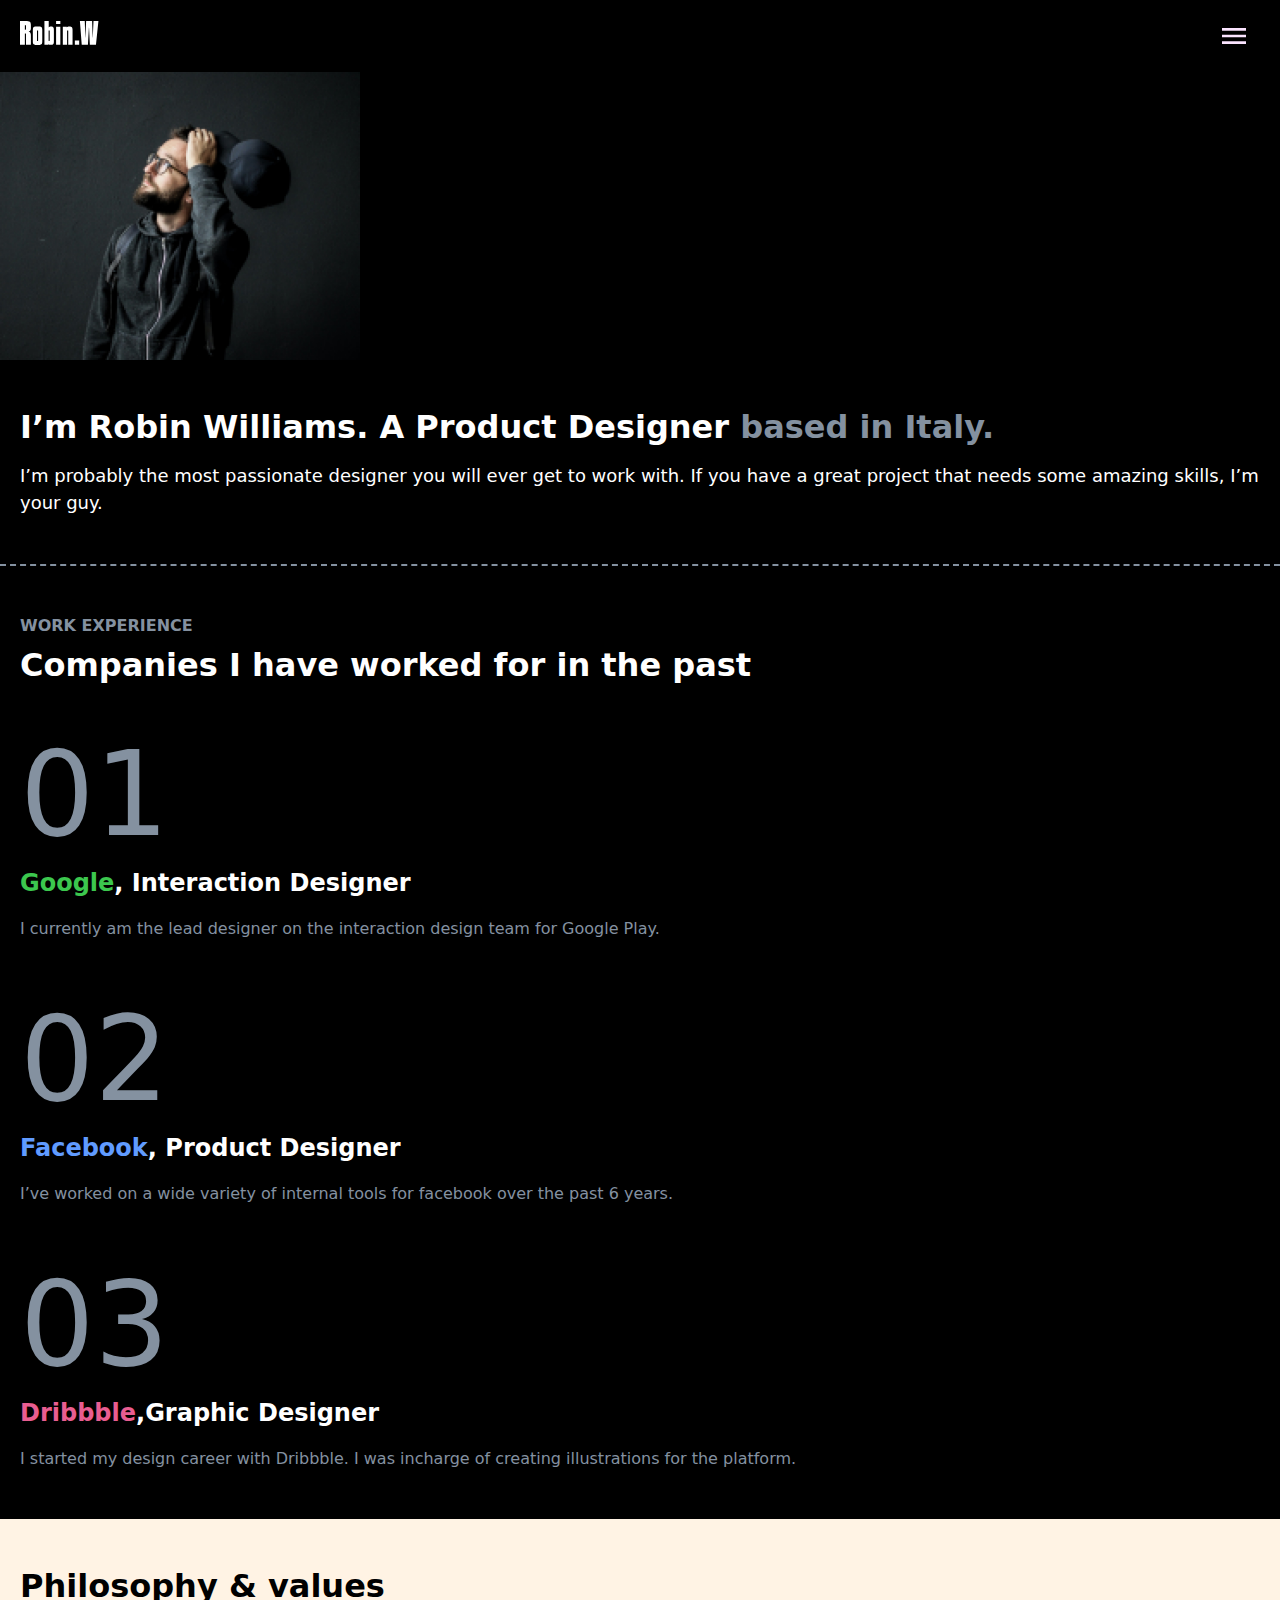
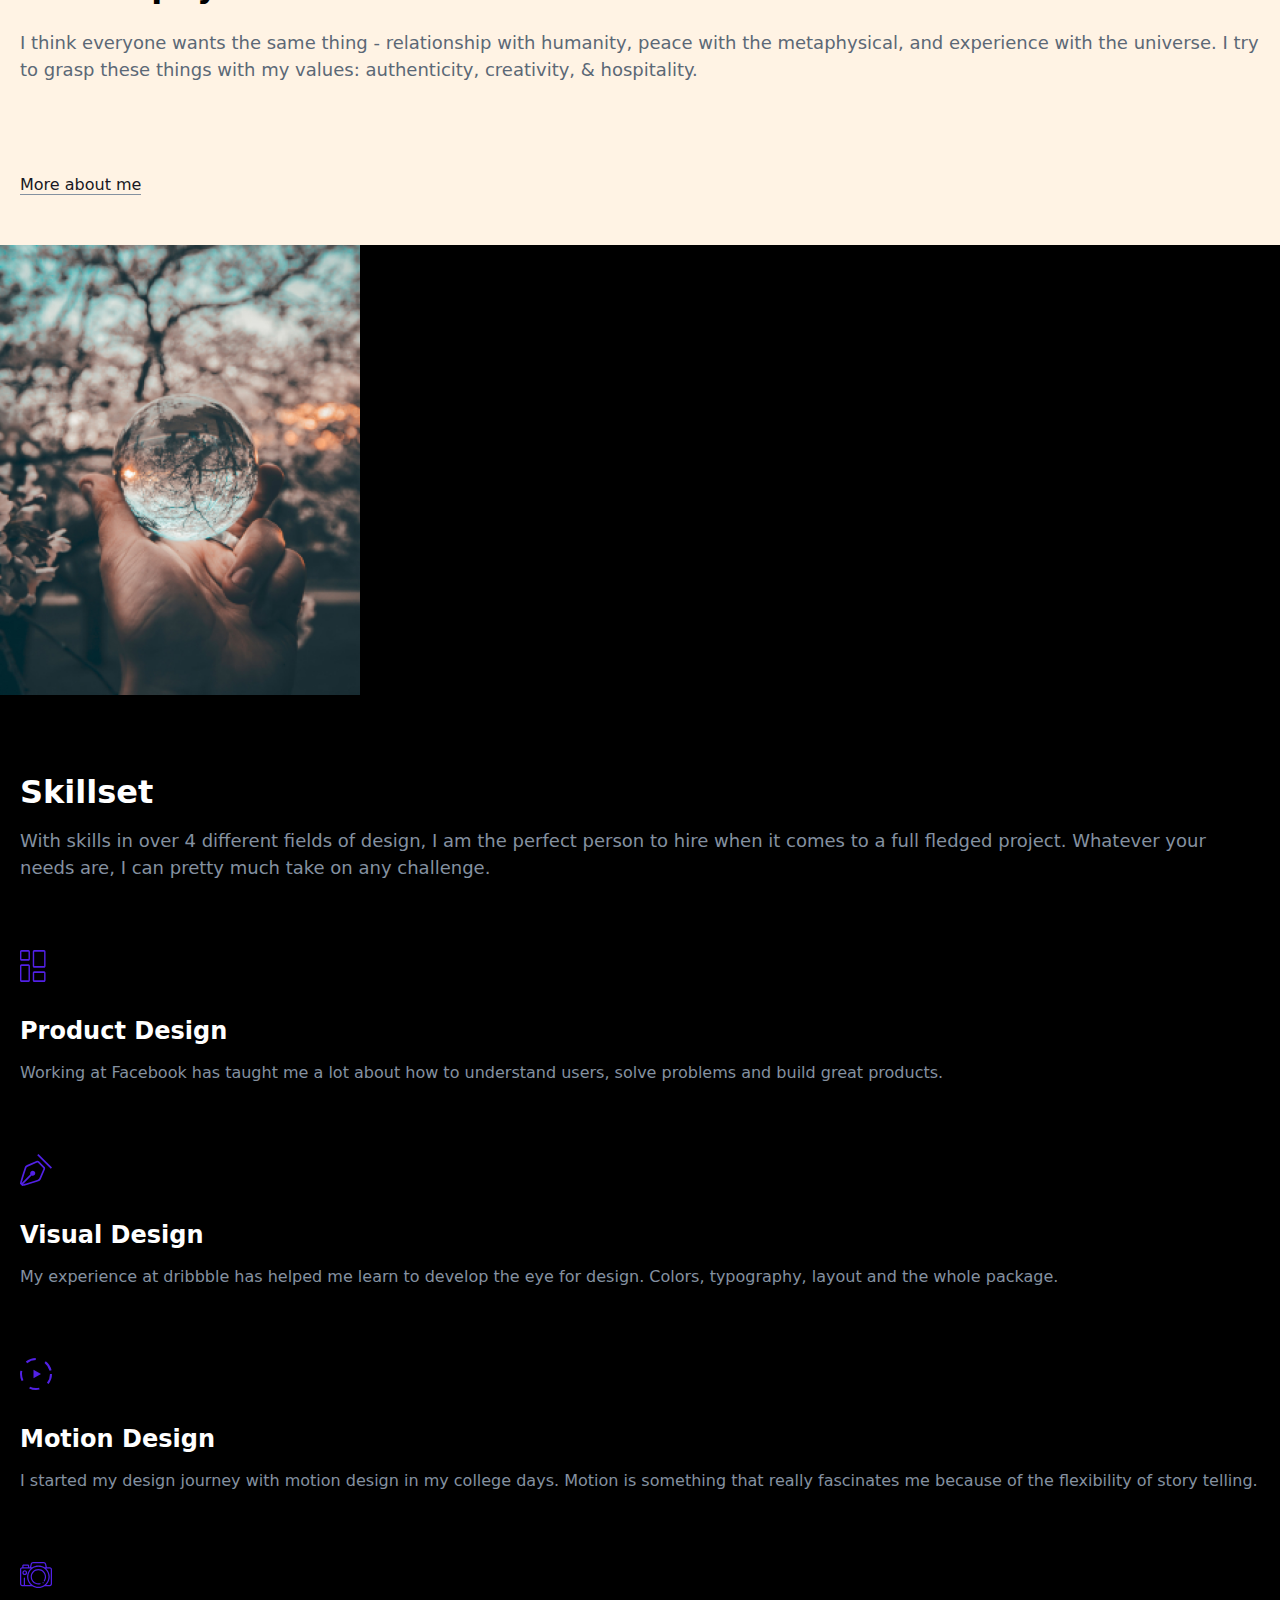
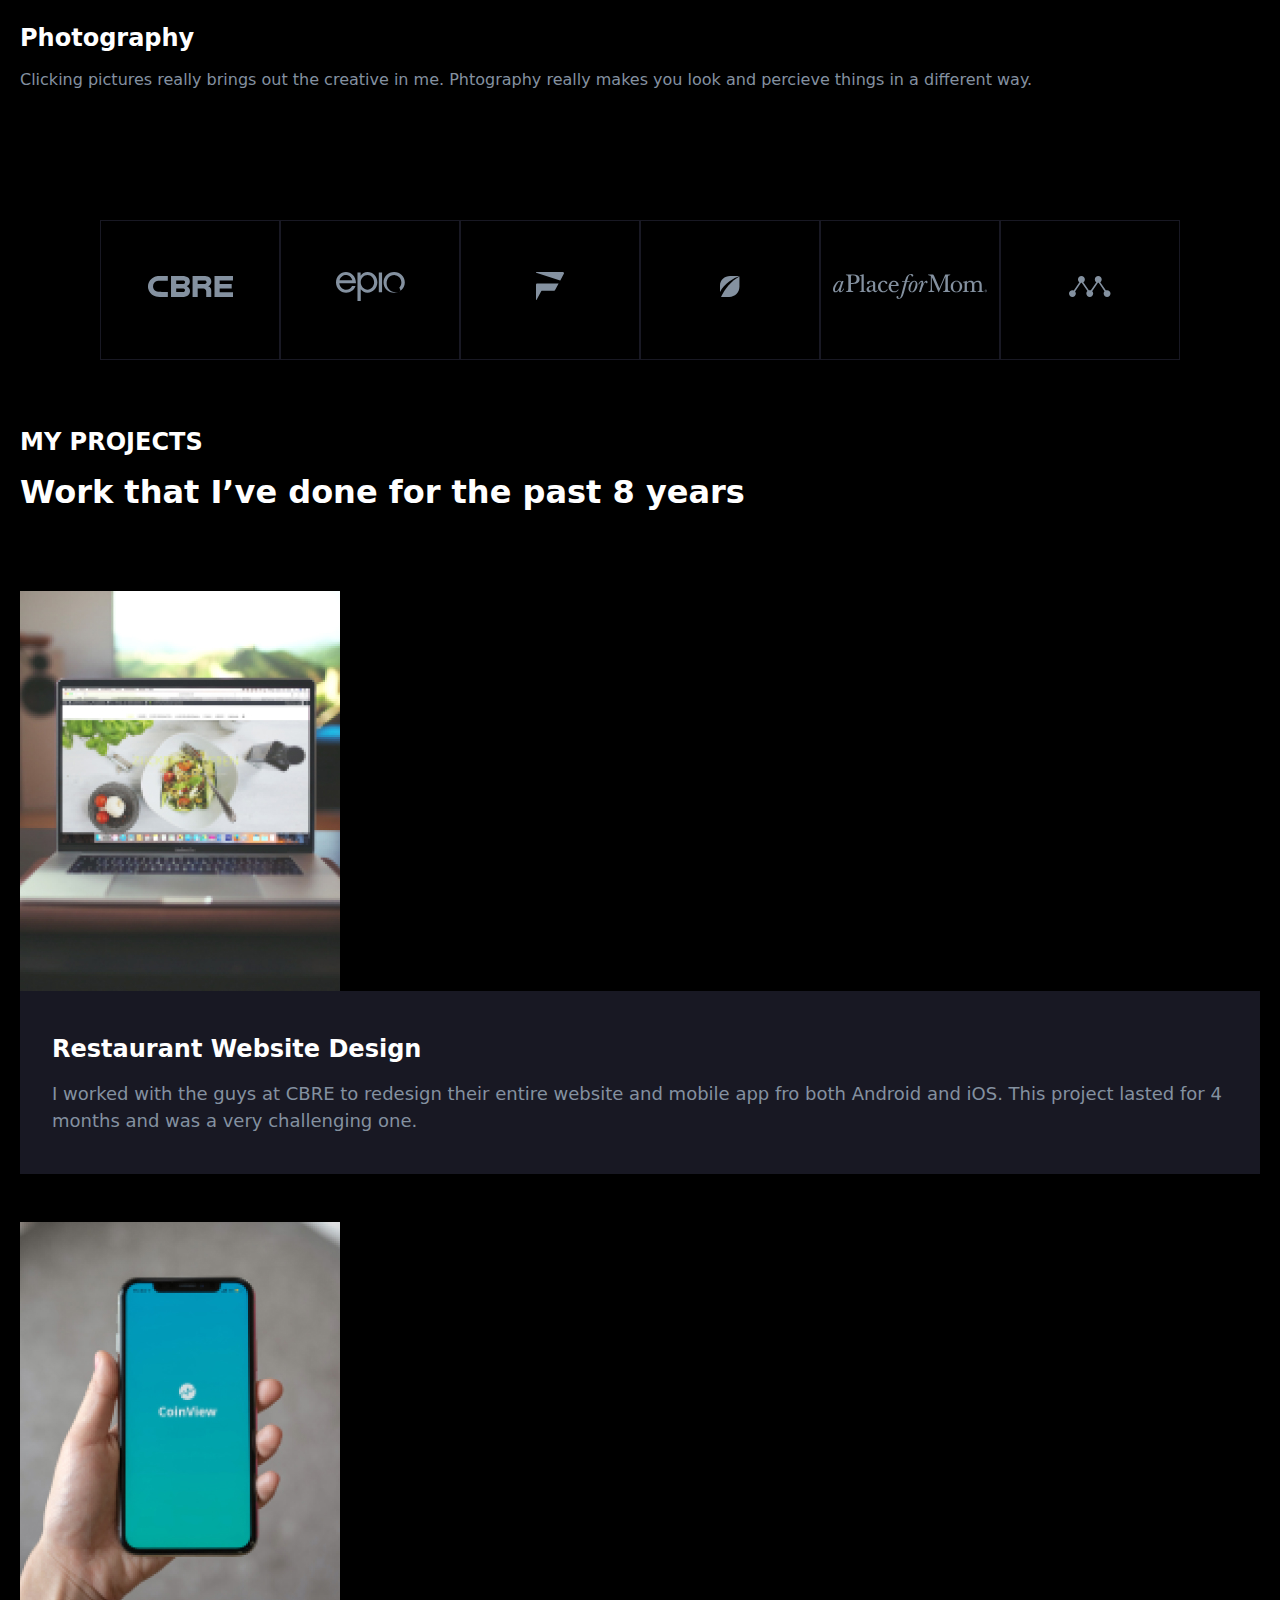
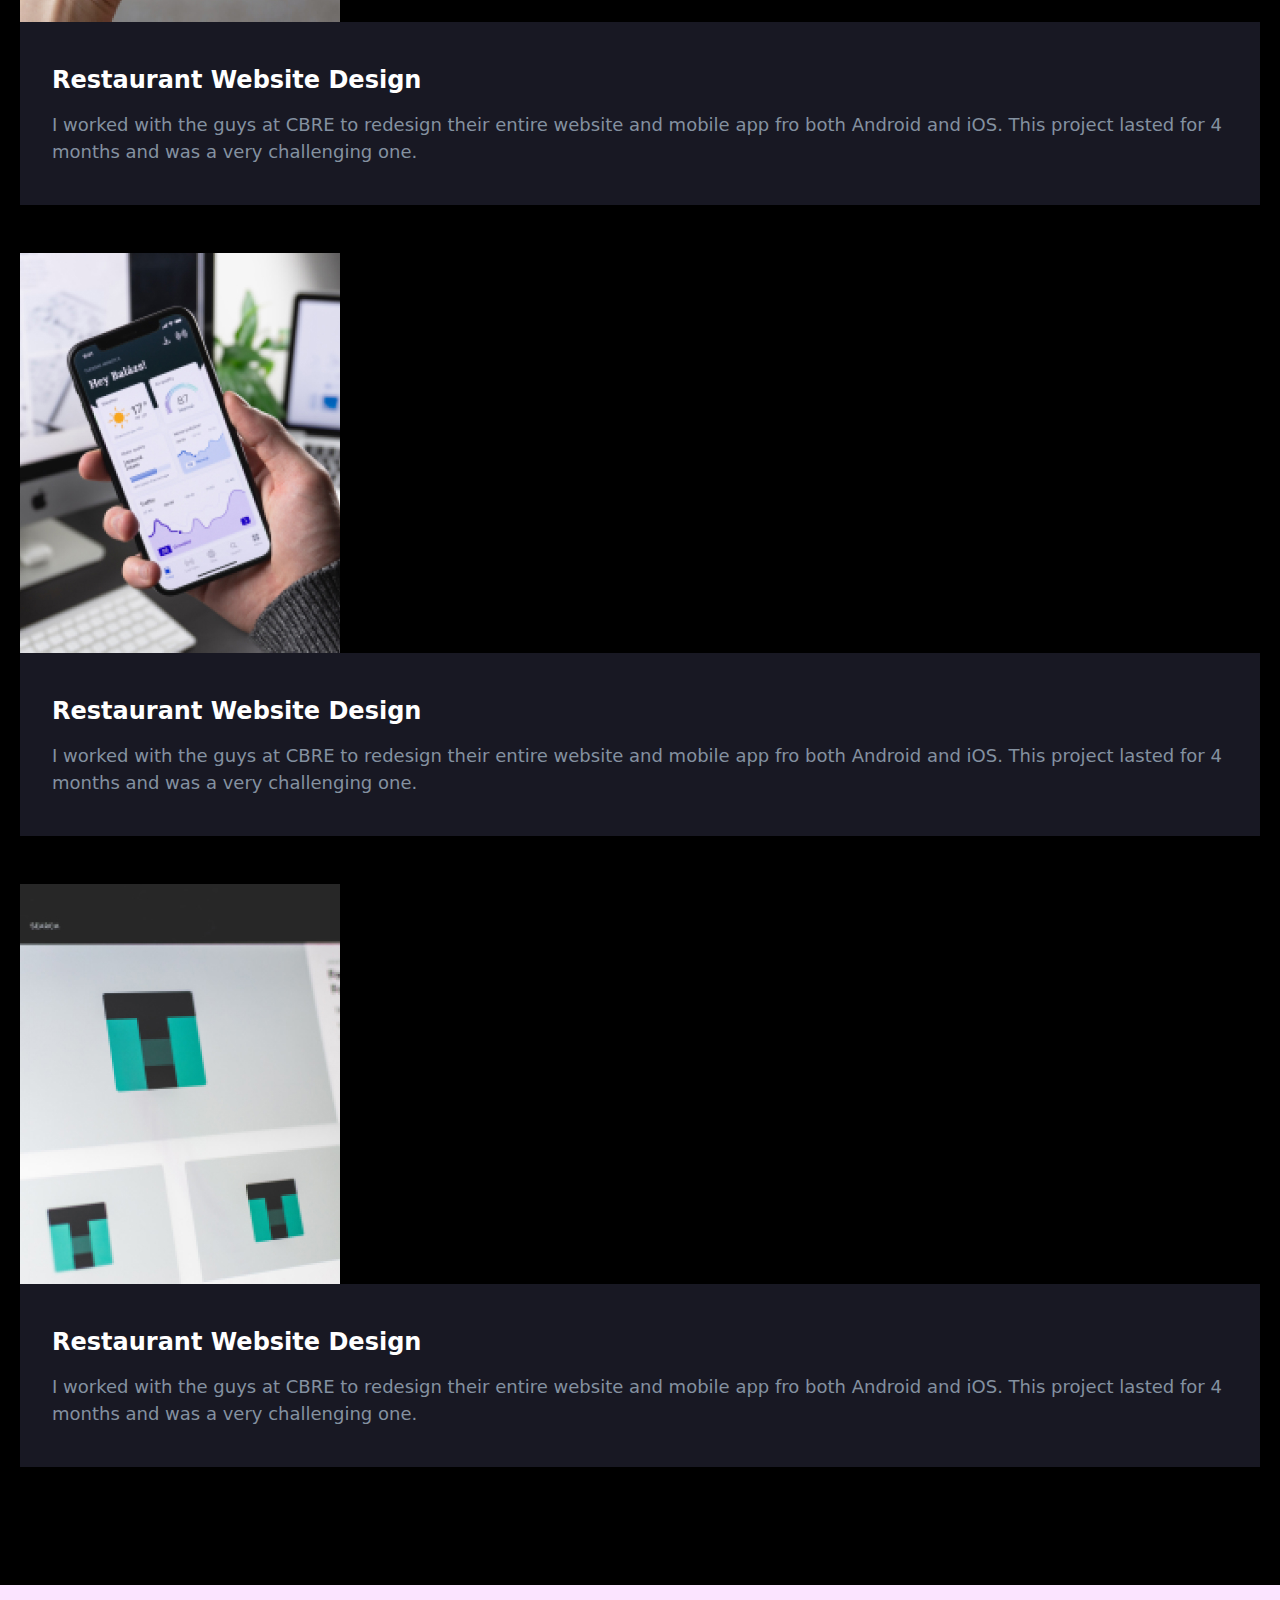
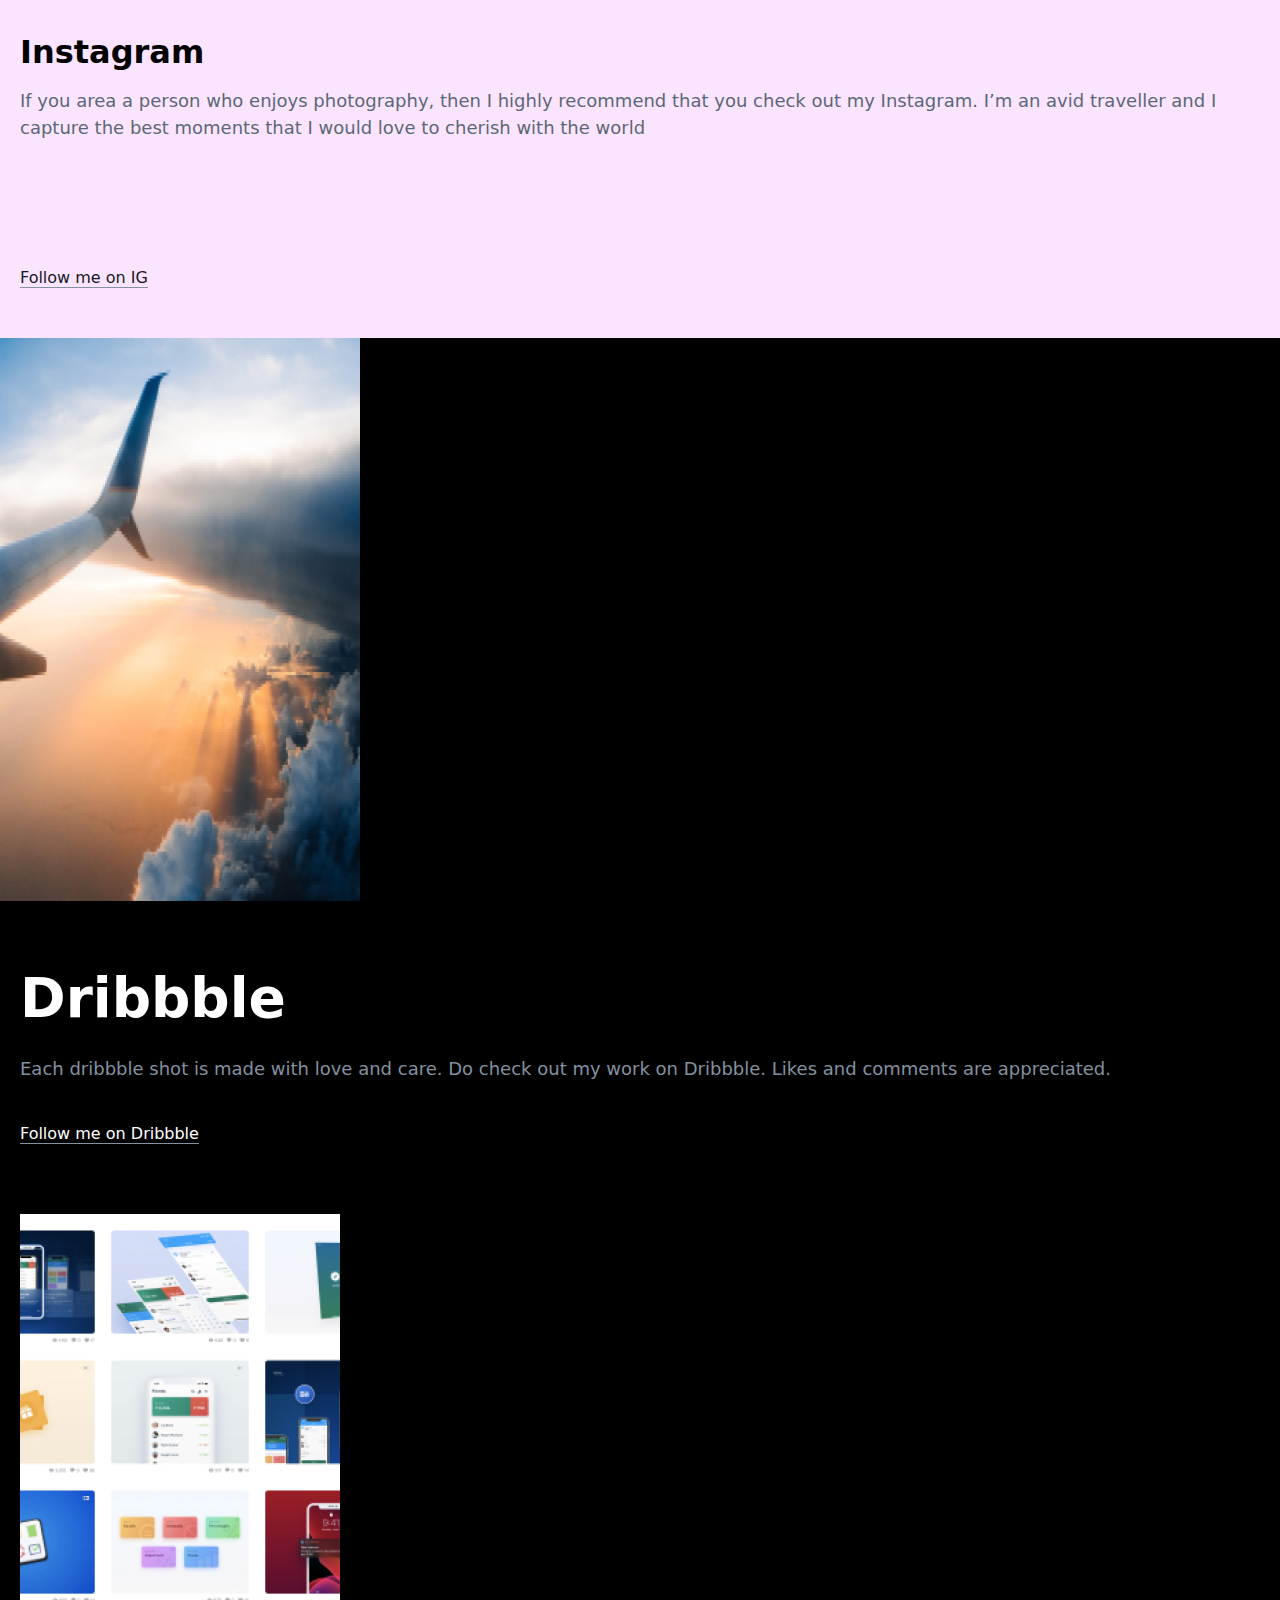
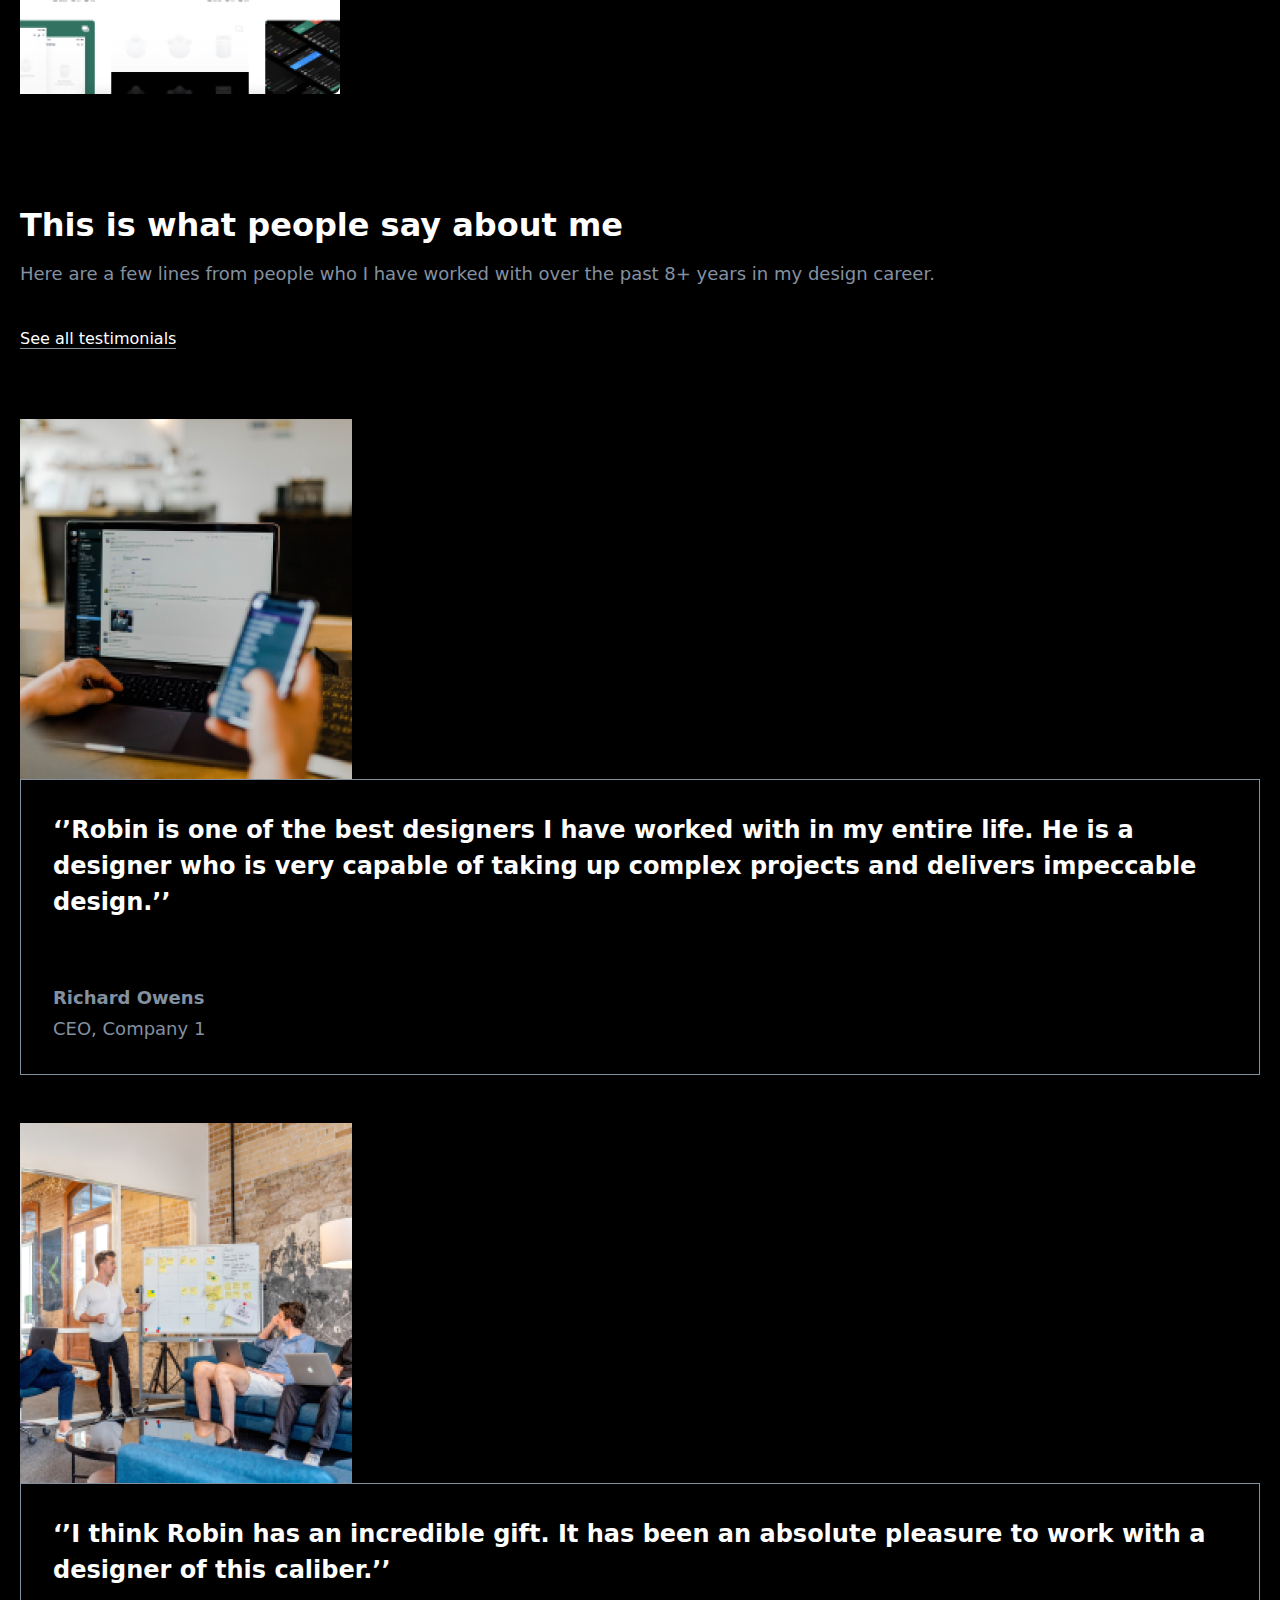
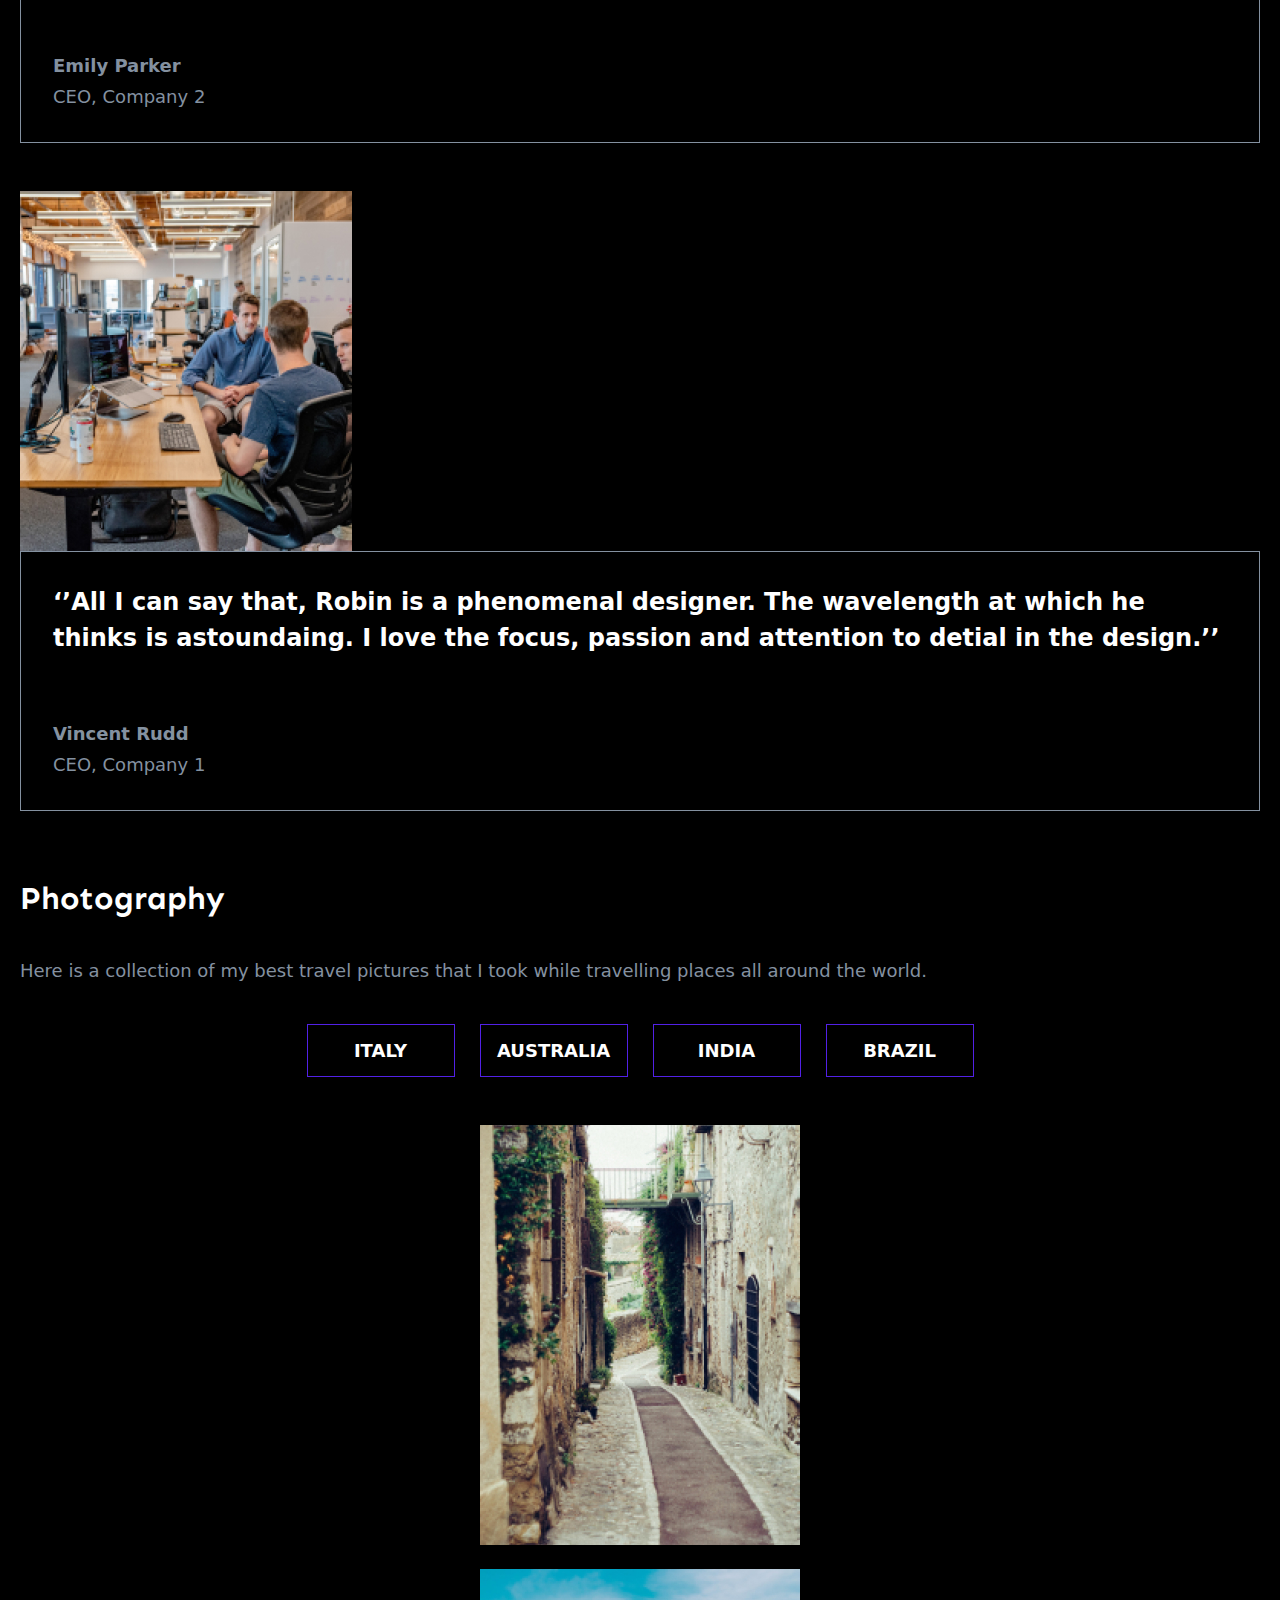
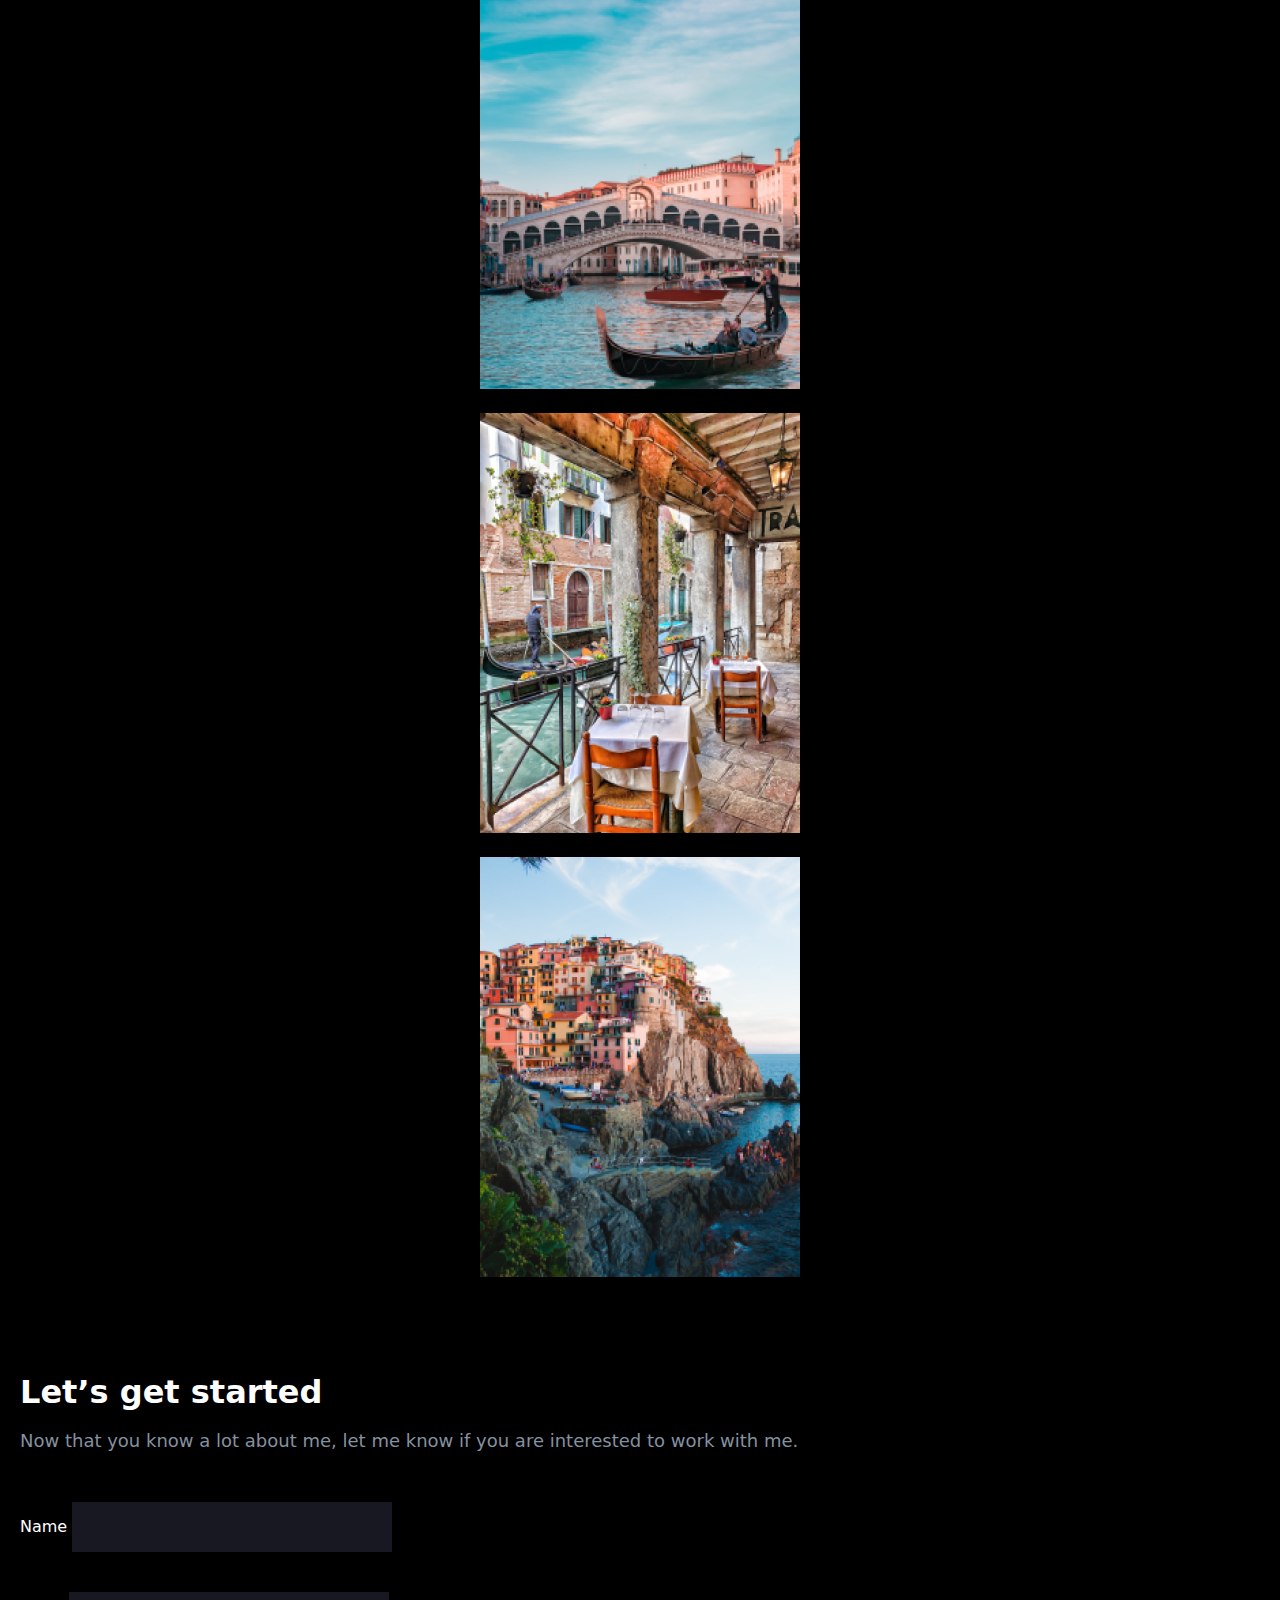
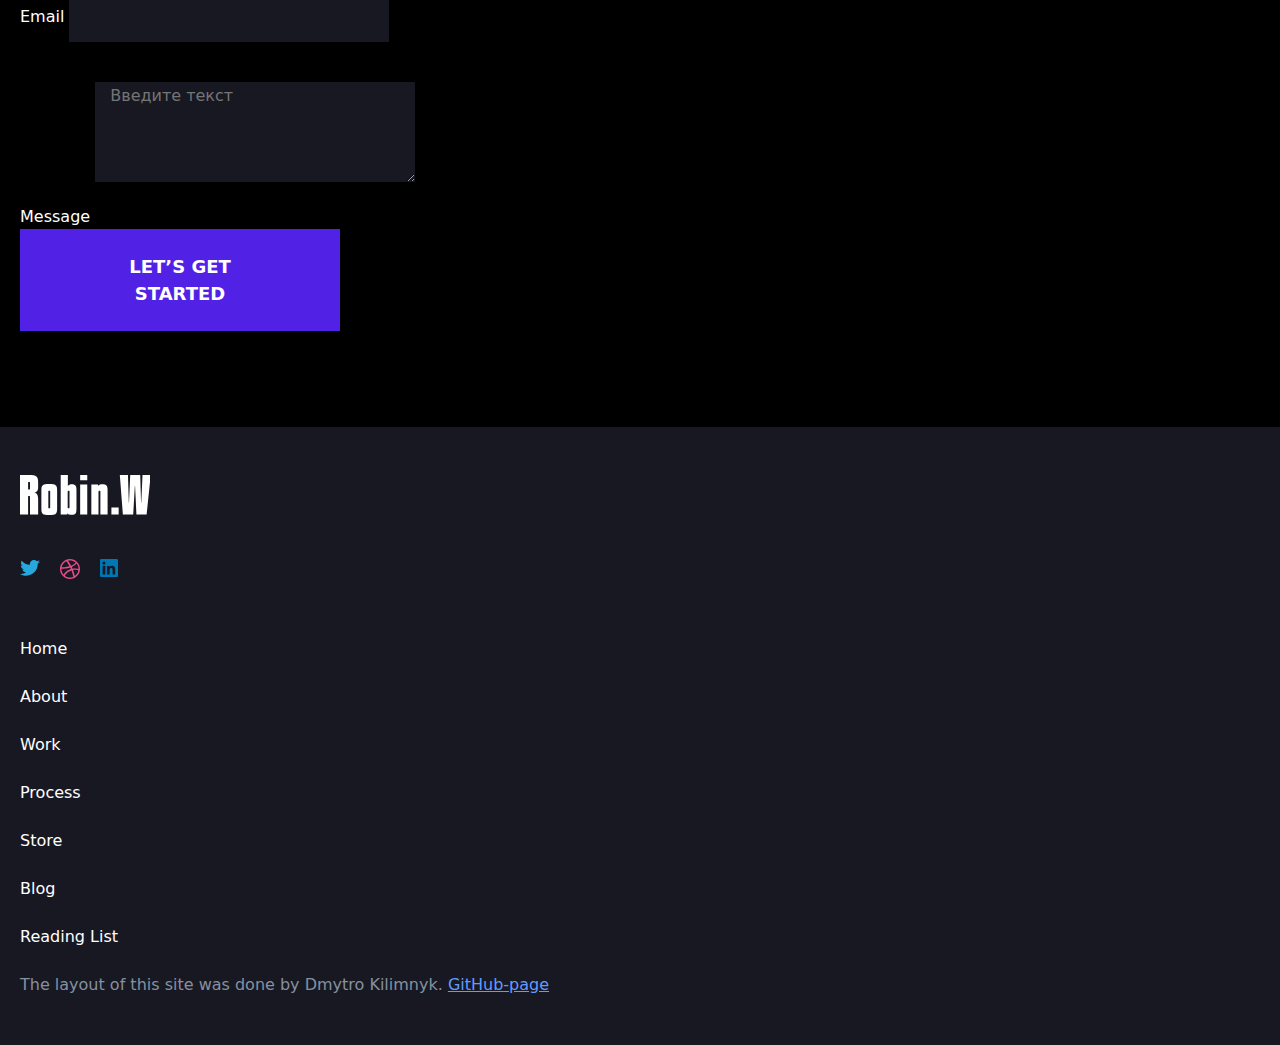
==== commit 8d9f8048: "Robin 250-767 yes" ====
--- a/index.html
+++ b/index.html
@@ -107,28 +107,28 @@
                 <ul class="skillset__list list">
                     <li class="skillset__item">
                         <svg class="skillset__svg" width="26" height="32">
-                            <use href="./imeges/icon.svg#skillset1"></use>
+                            <use href="./imeges/icon.svg#skills1"></use>
                         </svg>
                         <h3 class="skillset__skill">Product Design</h3>
                         <p class="skillset__info">Working at Facebook has taught me a lot about how to understand users, solve problems and build great products.</p>
                     </li>
                     <li class="skillset__item">
-                            <svg class="skillset__svg" >
-                                <use class="svg-use" href=></use>
+                            <svg class="skillset__svg" width="32" height="32">
+                                <use href="./imeges/icon.svg#skills2"></use>
                             </svg>
                         <h3 class="skillset__skill">Visual Design</h3>
                         <p class="skillset__info">My experience at dribbble has helped me learn to develop the eye for design. Colors, typography, layout and the whole package.</p>
                     </li>
                     <li class="skillset__item">
-                        <svg class="skillset__svg">
-                            <use href=""></use>
+                        <svg class="skillset__svg" width="32" height="32">
+                            <use href="./imeges/icon.svg#skills3"></use>
                         </svg>
                         <h3 class="skillset__skill">Motion Design</h3>
                         <p class="skillset__info">I started my design journey with motion design in my college days. Motion is something that really fascinates me because of the flexibility of story telling. </p>
                     </li>
                     <li class="skillset__item">
-                        <svg class="skillset__svg">
-                            <use href=""></use>
+                        <svg class="skillset__svg" width="32" height="27">
+                            <use href="./imeges/icon.svg#skills4"></use>
                         </svg>
                         <h3 class="skillset__skill">Photography</h3>
                         <p class="skillset__info">Clicking pictures really brings out the creative in me. Phtography really makes you look and percieve things in a different way.</p>
@@ -236,7 +236,9 @@
             <h2 class="dribbble__tital">Dribbble</h2>
             <p class="dribbble__text">Each dribbble shot is made with love and care. Do check out my work on Dribbble. Likes and comments are appreciated.</p>
             <a class="dribbble__link link" href="">Follow me on Dribbble</a>
-            <img class="dribbble__img" src="./imeges/dribbble.jpg" alt="hh">
+            <div class="dribbble__img-box">
+                <img class="dribbble__img" src="./imeges/dribbble.jpg" alt="hh">
+            </div>
         </section>
         <section class="reviews">
             <div class="conteiner">
@@ -248,7 +250,7 @@
                 <div class="reviews__examples">
                     <ul class="reviews__list list">
                         <li class="reviews__item">
-                            <img class="reviews__img" src="./imeges/rewiews1.jpg" alt="qq" width="332" height="360">
+                            <img class="reviews__img" src="./imeges/rewiews1.jpg" alt="qq">
                             <div class="reviews__card-info">
                                 <b class="reviews__response">‘’Robin is one of the best designers I have worked with in my entire life. He is a designer who is very capable of taking up complex projects and delivers impeccable design.’’</b>
                                 <p class="reviews__name">Richard Owens</p>
@@ -256,7 +258,7 @@
                             </div>
                         </li>
                         <li class="reviews__item">
-                            <img class="reviews__img" src="./imeges/rewiews2.jpg" alt="qq"width="332" height="360">
+                            <img class="reviews__img" src="./imeges/rewiews2.jpg" alt="qq">
                             <div class="reviews__card-info">
                                 <b class="reviews__response">‘’I think Robin has an incredible gift. It has been an absolute pleasure to work with a designer of this caliber.’’</b>
                                 <p class="reviews__name">Emily Parker</p>
@@ -264,7 +266,7 @@
                             </div>
                         </li>
                         <li class="reviews__item">
-                            <img class="reviews__img" src="./imeges/rewiews3.jpg" alt="qq" width="332" height="360">
+                            <img class="reviews__img" src="./imeges/rewiews3.jpg" alt="qq">
                             <div class="reviews__card-info">
                                 <b class="reviews__response">‘’All I can say that, Robin is a phenomenal designer. The wavelength at which he thinks is astoundaing. I love the focus, passion and attention to detial in the design.’’</b>
                                 <p class="reviews__name">Vincent  Rudd</p>
--- a/css/main.min.css
+++ b/css/main.min.css
@@ -1 +1 @@
-body{font-family:"Sen";font-style:normal;font-weight:400;font-size:16px;line-height:150%;background-color:#000;color:#8491a0;width:100%}h1,h2,h3,h4,h5,h6,p{margin:0}img{display:block;max-width:100%;height:auto}.list{list-style:none;padding-left:0;margin:0}.link{text-decoration:none}.header{position:relative;width:100%;border-bottom:2px dashed #8491a0}.header__img{width:360px}.header__logo::before{content:"";display:inline-block;background-image:url(../imeges/logo.svg.svg);width:79px;height:24px}.header__nav{height:72px;display:-webkit-box;display:-ms-flexbox;display:flex;padding:0 20px;-webkit-box-align:center;-ms-flex-align:center;align-items:center}.header__button{display:-webkit-box;display:-ms-flexbox;display:flex;position:absolute;right:20px;background-color:#000;border:none;cursor:pointer}.svg-menu-open,.svg-menu-close{fill:#fbe4ff}.header__button .svg-menu-close{display:none}.header__button.is-open .svg-menu-close{display:block}.header__button.is-open .svg-menu-open{display:none}.menu-box{position:absolute;top:72px;right:20px;z-index:10}.header__item:not(:last-child){margin-bottom:10px}.header-menu-button{font-weight:400;font-size:18px;line-height:150%;color:#fff;border-radius:4px;border:1px solid #5221e6;text-align:center;background-color:#000;-webkit-transition:background-color 250ms cubic-bezier(0.4, 0, 0.2, 1);transition:background-color 250ms cubic-bezier(0.4, 0, 0.2, 1);padding:8px 16px;width:150px}.header-menu-button:hover,.header-menu-button:focus{background-color:#5221e6}.header__item:nth-child(1){-webkit-transform:translateY(-1510%);transform:translateY(-1510%);-webkit-transition:-webkit-transform 250ms cubic-bezier(0.4, 0, 0.2, 1);transition:-webkit-transform 250ms cubic-bezier(0.4, 0, 0.2, 1);transition:transform 250ms cubic-bezier(0.4, 0, 0.2, 1);transition:transform 250ms cubic-bezier(0.4, 0, 0.2, 1), -webkit-transform 250ms cubic-bezier(0.4, 0, 0.2, 1)}.header__item:nth-child(1).is-open{-webkit-transform:translateY(0);transform:translateY(0)}.header__item:nth-child(2){-webkit-transform:translateY(-1510%);transform:translateY(-1510%);-webkit-transition:-webkit-transform 250ms cubic-bezier(0.4, 0, 0.2, 1) .2s;transition:-webkit-transform 250ms cubic-bezier(0.4, 0, 0.2, 1) .2s;transition:transform 250ms cubic-bezier(0.4, 0, 0.2, 1) .2s;transition:transform 250ms cubic-bezier(0.4, 0, 0.2, 1) .2s, -webkit-transform 250ms cubic-bezier(0.4, 0, 0.2, 1) .2s}.header__item:nth-child(2).is-open{-webkit-transform:translateY(0);transform:translateY(0)}.header__item:nth-child(3){-webkit-transform:translateY(-1510%);transform:translateY(-1510%);-webkit-transition:-webkit-transform 250ms cubic-bezier(0.4, 0, 0.2, 1) .4s;transition:-webkit-transform 250ms cubic-bezier(0.4, 0, 0.2, 1) .4s;transition:transform 250ms cubic-bezier(0.4, 0, 0.2, 1) .4s;transition:transform 250ms cubic-bezier(0.4, 0, 0.2, 1) .4s, -webkit-transform 250ms cubic-bezier(0.4, 0, 0.2, 1) .4s}.header__item:nth-child(3).is-open{-webkit-transform:translateY(0);transform:translateY(0)}.header__item:nth-child(4){-webkit-transform:translateY(-1510%);transform:translateY(-1510%);-webkit-transition:-webkit-transform 250ms cubic-bezier(0.4, 0, 0.2, 1) .6s;transition:-webkit-transform 250ms cubic-bezier(0.4, 0, 0.2, 1) .6s;transition:transform 250ms cubic-bezier(0.4, 0, 0.2, 1) .6s;transition:transform 250ms cubic-bezier(0.4, 0, 0.2, 1) .6s, -webkit-transform 250ms cubic-bezier(0.4, 0, 0.2, 1) .6s}.header__item:nth-child(4).is-open{-webkit-transform:translateY(0);transform:translateY(0)}.box-header-info{padding:0 20px;margin:48px 0}.header__tital{font-weight:700;font-size:32px;line-height:38px;color:#fff;margin-bottom:16px}.text-help{color:#8491a0}.header__text{font-weight:400;font-size:18px;line-height:150%;color:#fff}@media screen and (max-width: 359px){.header__img{width:100%}}.experience{padding:48px 20px}.experience__tital{font-weight:700;font-size:16px;line-height:150%;margin-bottom:8px}.experience__text{font-weight:700;font-size:32px;line-height:38px;color:#fff}.experience__job-number{font-weight:400;font-size:117px;line-height:141px}.experience__work-place{font-weight:700;font-size:24px;line-height:150%;margin-bottom:16px;color:#fff}.experience__info{font-weight:400;font-size:16px;line-height:150%}.google{color:#3cc74e}.facebook{color:#609bff}.d{color:#e95d90}.experience__item:not(:last-child){margin-bottom:48px}.experience__item{margin-top:40px}.about-me__info{padding:48px 20px;background-color:#fff3e4}.about-me__tital{font-weight:700;font-size:32px;line-height:38px;color:#000;margin-bottom:24px}.about-me__text{font-weight:400;font-size:18px;line-height:150%;color:#5b6876;margin-bottom:90px}.about-me__link{font-weight:400;font-size:16px;line-height:150%;border-bottom:1px solid #8491a0;color:#181823}.skillset{padding:78px 20px 64px 20px}.skillset__item{margin-top:69px;margin-bottom:64px}.skillset__tital{font-weight:700;font-size:32px;line-height:38px;color:#fff;margin-bottom:16px}.skillset__text{font-weight:400;font-size:18px;line-height:150%}.skillset__skill{font-weight:700;font-size:24px;line-height:150%;color:#fff;margin-top:24px}.skillset__info{font-weight:400;font-size:16px;line-height:150%;margin-top:12px}.skillset__info:not(:last-child){margin-bottom:48px}.company__list{-webkit-box-pack:center;-ms-flex-pack:center;justify-content:center;display:-webkit-box;display:-ms-flexbox;display:flex;-ms-flex-wrap:wrap;flex-wrap:wrap}.company__item{display:-webkit-box;display:-ms-flexbox;display:flex;-webkit-box-pack:center;-ms-flex-pack:center;justify-content:center;-webkit-box-align:center;-ms-flex-align:center;align-items:center;border:1px solid #181823;width:180px;height:140px}.project{padding:64px 20px 70px 20px}.project__tital{font-weight:700;font-size:16px;line-height:150%;margin-bottom:8px}.project__info{font-weight:700;font-size:32px;line-height:38px;color:#fff}.project__list{margin-top:80px}.project__button{display:none}.project__box{padding:40px 32px 40px 32px;background-color:#181823}.project__item:not(:last-child){margin-bottom:48px}.project__tital{font-weight:700;font-size:24px;line-height:150%;color:#fff;margin-bottom:13px}.project__text{font-weight:400;font-size:18px;line-height:150%}.instagram__info{padding:48px 20px 48px 20px;background-color:#fbe4ff}.instagram__tital{margin-bottom:16px;font-weight:700;font-size:32px;line-height:38px;color:#000}.instagram__text{margin-bottom:125px;font-weight:400;font-size:18px;line-height:150%;color:#5b6876}.instagram__link{font-weight:400;font-size:16px;line-height:150%;color:#181823;border-bottom:1px solid #8491a0}.dribbble{padding:64px 20px 112px 20px}.dribbble__tital{font-weight:700;font-size:55px;line-height:66px;color:#fff;margin-bottom:24px}.dribbble__text{font-weight:400;font-size:18px;line-height:150%;margin-bottom:40px;color:#8491a0}.dribbble__link{font-weight:400;font-size:16px;line-height:150%;color:#fff;border-bottom:1px solid #8491a0}.dribbble__img{margin-top:68px}.reviews{padding:0 20px}.reviews__tital{font-weight:700;font-size:32px;line-height:38px;color:#fff;margin-bottom:16px}.reviews__info{font-weight:400;font-size:18px;line-height:150%;margin-bottom:40px}.reviews__link{font-weight:400;font-size:16px;line-height:150%;color:#fff;border-bottom:1px solid #8491a0}.reviews__list{margin:68px 0}.reviews__item:not(:last-child){margin-bottom:48px}.reviews__card-info{padding:32px;border:1px solid #8491a0}.reviews__response{font-weight:700;font-size:24px;line-height:150%;color:#fff}.reviews__name{font-weight:700;font-size:18px;line-height:150%;margin-top:64px;margin-bottom:4px}.reviews__company{font-weight:400;font-size:18px;line-height:150%}.photography__tital{color:#fff;margin-bottom:24px;font-weight:400;font-size:18px;line-height:150%;margin-bottom:40px;padding:0 20px}.help{font-family:"Sen";font-style:normal;font-weight:700;font-size:32px;line-height:38px}.photography__text{padding:0 20px;font-weight:400;font-size:18px;line-height:150%;margin-bottom:40px}.photography__list{display:-webkit-box;display:-ms-flexbox;display:flex;-ms-flex-wrap:wrap;flex-wrap:wrap;-webkit-box-pack:center;-ms-flex-pack:center;justify-content:center;gap:25px}.photography__button{font-weight:700;font-size:18px;line-height:150%;color:#fff;background-color:#000;border:1px solid #5221e6;padding:12px 0;width:148px;-webkit-transition:background-color 250ms cubic-bezier(0.4, 0, 0.2, 1);transition:background-color 250ms cubic-bezier(0.4, 0, 0.2, 1)}.photography__button:hover,.photography__button:focus{background-color:#5221e6}.photography__list{margin-bottom:48px}.photography__foto{display:-webkit-box;display:-ms-flexbox;display:flex;-webkit-box-pack:center;-ms-flex-pack:center;justify-content:center}.photography__foto:not(:last-child){margin-bottom:24px}.go{padding:96px 20px 48px 20px}.go__tital{margin-bottom:16px;font-weight:700;font-size:32px;line-height:38px;color:#fff}.go__info{font-weight:400;font-size:18px;line-height:150%}.go__text{margin-bottom:48px}.go__label{font-weight:400;font-size:16px;line-height:150%;color:#fff;margin-bottom:8px}.go__input{width:320px;height:50px;padding:5px 15px;background-color:#181823;border:none;color:#fff;margin-bottom:40px}.go__textarea{width:320px;height:100px;padding:5px 15px;border:none;background-color:#181823;color:#fff;margin-bottom:40px}.go__button{font-weight:700;font-size:18px;line-height:150%;color:#fff;margin:0 auto;width:320px;padding:24px 73px;background-color:#5221e6;border:none;margin-bottom:48px}@media screen and (max-width: 359px){.go__input{width:100%}.go__textarea{width:100%}.go__button{width:100%}}.footer{padding:48px 20px;background-color:#181823}.footer__logo::before{content:"";display:inline-block;background-image:url(../imeges/logo-footer.svg);width:130px;height:40px}.footer__list-icon{display:-webkit-box;display:-ms-flexbox;display:flex;margin-top:37px;margin-bottom:51px}.footer__item-icon:not(:last-child){margin-right:20px}.footer__item{width:154px;height:48px;font-style:normal}.footer__link{font-weight:400;font-size:16px;line-height:150%;color:#fff}.link-creat{color:#609bff}/*# sourceMappingURL=main.min.css.map */+body{font-family:"Sen";font-style:normal;font-weight:400;font-size:16px;line-height:150%;background-color:#000;color:#8491a0;width:100%}h1,h2,h3,h4,h5,h6,p{margin:0}img{display:block;max-width:100%;height:auto}.list{list-style:none;padding-left:0;margin:0}.link{text-decoration:none}.header{position:relative;width:100%;border-bottom:2px dashed #8491a0}.header__img{width:360px}.header__logo::before{content:"";display:inline-block;background-image:url(../imeges/logo.svg.svg);width:79px;height:24px}.header__nav{height:72px;display:-webkit-box;display:-ms-flexbox;display:flex;padding:0 20px;-webkit-box-align:center;-ms-flex-align:center;align-items:center}.header__button{display:-webkit-box;display:-ms-flexbox;display:flex;position:absolute;right:20px;background-color:#000;border:none;cursor:pointer}.svg-menu-open,.svg-menu-close{fill:#fbe4ff}.header__button .svg-menu-close{display:none}.header__button.is-open .svg-menu-close{display:block}.header__button.is-open .svg-menu-open{display:none}.menu-box{position:absolute;top:72px;right:20px;z-index:10}.header__item:not(:last-child){margin-bottom:10px}.header-menu-button{font-weight:400;font-size:18px;line-height:150%;color:#fff;border-radius:4px;border:1px solid #5221e6;text-align:center;background-color:#000;-webkit-transition:background-color 250ms cubic-bezier(0.4, 0, 0.2, 1);transition:background-color 250ms cubic-bezier(0.4, 0, 0.2, 1);padding:8px 16px;width:150px}.header-menu-button:hover,.header-menu-button:focus{background-color:#5221e6}.header__item:nth-child(1){-webkit-transform:translateY(-1510%);transform:translateY(-1510%);-webkit-transition:-webkit-transform 250ms cubic-bezier(0.4, 0, 0.2, 1);transition:-webkit-transform 250ms cubic-bezier(0.4, 0, 0.2, 1);transition:transform 250ms cubic-bezier(0.4, 0, 0.2, 1);transition:transform 250ms cubic-bezier(0.4, 0, 0.2, 1), -webkit-transform 250ms cubic-bezier(0.4, 0, 0.2, 1)}.header__item:nth-child(1).is-open{-webkit-transform:translateY(0);transform:translateY(0)}.header__item:nth-child(2){-webkit-transform:translateY(-1510%);transform:translateY(-1510%);-webkit-transition:-webkit-transform 250ms cubic-bezier(0.4, 0, 0.2, 1) .2s;transition:-webkit-transform 250ms cubic-bezier(0.4, 0, 0.2, 1) .2s;transition:transform 250ms cubic-bezier(0.4, 0, 0.2, 1) .2s;transition:transform 250ms cubic-bezier(0.4, 0, 0.2, 1) .2s, -webkit-transform 250ms cubic-bezier(0.4, 0, 0.2, 1) .2s}.header__item:nth-child(2).is-open{-webkit-transform:translateY(0);transform:translateY(0)}.header__item:nth-child(3){-webkit-transform:translateY(-1510%);transform:translateY(-1510%);-webkit-transition:-webkit-transform 250ms cubic-bezier(0.4, 0, 0.2, 1) .4s;transition:-webkit-transform 250ms cubic-bezier(0.4, 0, 0.2, 1) .4s;transition:transform 250ms cubic-bezier(0.4, 0, 0.2, 1) .4s;transition:transform 250ms cubic-bezier(0.4, 0, 0.2, 1) .4s, -webkit-transform 250ms cubic-bezier(0.4, 0, 0.2, 1) .4s}.header__item:nth-child(3).is-open{-webkit-transform:translateY(0);transform:translateY(0)}.header__item:nth-child(4){-webkit-transform:translateY(-1510%);transform:translateY(-1510%);-webkit-transition:-webkit-transform 250ms cubic-bezier(0.4, 0, 0.2, 1) .6s;transition:-webkit-transform 250ms cubic-bezier(0.4, 0, 0.2, 1) .6s;transition:transform 250ms cubic-bezier(0.4, 0, 0.2, 1) .6s;transition:transform 250ms cubic-bezier(0.4, 0, 0.2, 1) .6s, -webkit-transform 250ms cubic-bezier(0.4, 0, 0.2, 1) .6s}.header__item:nth-child(4).is-open{-webkit-transform:translateY(0);transform:translateY(0)}.box-header-info{padding:0 20px;margin:48px 0}.header__tital{font-weight:700;font-size:32px;line-height:38px;color:#fff;margin-bottom:16px}.text-help{color:#8491a0}.header__text{font-weight:400;font-size:18px;line-height:150%;color:#fff}@media screen and (max-width: 359px){.header__img{width:100%}}.experience{padding:48px 20px}.experience__tital{font-weight:700;font-size:16px;line-height:150%;margin-bottom:8px}.experience__text{font-weight:700;font-size:32px;line-height:38px;color:#fff}.experience__job-number{font-weight:400;font-size:117px;line-height:141px}.experience__work-place{font-weight:700;font-size:24px;line-height:150%;margin-bottom:16px;color:#fff}.experience__info{font-weight:400;font-size:16px;line-height:150%}.google{color:#3cc74e}.facebook{color:#609bff}.d{color:#e95d90}.experience__item:not(:last-child){margin-bottom:48px}.experience__item{margin-top:40px}.about-me__info{padding:48px 20px;background-color:#fff3e4}.about-me__tital{font-weight:700;font-size:32px;line-height:38px;color:#000;margin-bottom:24px}.about-me__text{font-weight:400;font-size:18px;line-height:150%;color:#5b6876;margin-bottom:90px}.about-me__link{font-weight:400;font-size:16px;line-height:150%;border-bottom:1px solid #8491a0;color:#181823}@media screen and (min-width: 361px)and (max-width: 767px){.about-me__box{display:-webkit-box;display:-ms-flexbox;display:flex;-webkit-box-pack:center;-ms-flex-pack:center;justify-content:center;background-color:#fff3e4;padding-bottom:15px}}.skillset{padding:78px 20px 64px 20px}.skillset__item{margin-top:69px;margin-bottom:64px}.skillset__tital{font-weight:700;font-size:32px;line-height:38px;color:#fff;margin-bottom:16px}.skillset__text{font-weight:400;font-size:18px;line-height:150%}.skillset__skill{font-weight:700;font-size:24px;line-height:150%;color:#fff;margin-top:24px}.skillset__info{font-weight:400;font-size:16px;line-height:150%;margin-top:12px}.skillset__info:not(:last-child){margin-bottom:48px}.company__list{-webkit-box-pack:center;-ms-flex-pack:center;justify-content:center;display:-webkit-box;display:-ms-flexbox;display:flex;-ms-flex-wrap:wrap;flex-wrap:wrap}.company__item{display:-webkit-box;display:-ms-flexbox;display:flex;-webkit-box-pack:center;-ms-flex-pack:center;justify-content:center;-webkit-box-align:center;-ms-flex-align:center;align-items:center;border:1px solid #181823;width:180px;height:140px}.project{padding:64px 20px 70px 20px}.project__tital{font-weight:700;font-size:16px;line-height:150%;margin-bottom:8px}.project__info{font-weight:700;font-size:32px;line-height:38px;color:#fff}.project__list{margin-top:80px}.project__button{display:none}.project__box{padding:40px 32px 40px 32px;background-color:#181823}.project__item:not(:last-child){margin-bottom:48px}.project__tital{font-weight:700;font-size:24px;line-height:150%;color:#fff;margin-bottom:13px}.project__text{font-weight:400;font-size:18px;line-height:150%}@media screen and (min-width: 361px)and (max-width: 767px){.project__item{margin:0 auto;width:320px}}.instagram__info{padding:48px 20px 48px 20px;background-color:#fbe4ff}.instagram__tital{margin-bottom:16px;font-weight:700;font-size:32px;line-height:38px;color:#000}.instagram__text{margin-bottom:125px;font-weight:400;font-size:18px;line-height:150%;color:#5b6876}.instagram__link{font-weight:400;font-size:16px;line-height:150%;color:#181823;border-bottom:1px solid #8491a0}@media screen and (min-width: 361px)and (max-width: 767px){.instagram__img-box{display:-webkit-box;display:-ms-flexbox;display:flex;-webkit-box-pack:center;-ms-flex-pack:center;justify-content:center;background-color:#fbe4ff;padding-bottom:15px}}.dribbble{padding:64px 20px 112px 20px}.dribbble__tital{font-weight:700;font-size:55px;line-height:66px;color:#fff;margin-bottom:24px}.dribbble__text{font-weight:400;font-size:18px;line-height:150%;margin-bottom:40px;color:#8491a0}.dribbble__link{font-weight:400;font-size:16px;line-height:150%;color:#fff;border-bottom:1px solid #8491a0}.dribbble__img{margin-top:68px}@media screen and (min-width: 361px)and (max-width: 767px){.dribbble__img-box{display:-webkit-box;display:-ms-flexbox;display:flex;-webkit-box-pack:center;-ms-flex-pack:center;justify-content:center}}.reviews{padding:0 20px}.reviews__tital{font-weight:700;font-size:32px;line-height:38px;color:#fff;margin-bottom:16px}.reviews__info{font-weight:400;font-size:18px;line-height:150%;margin-bottom:40px}.reviews__link{font-weight:400;font-size:16px;line-height:150%;color:#fff;border-bottom:1px solid #8491a0}.reviews__list{margin:68px 0}.reviews__item:not(:last-child){margin-bottom:48px}.reviews__card-info{padding:32px;border:1px solid #8491a0}.reviews__response{font-weight:700;font-size:24px;line-height:150%;color:#fff}.reviews__name{font-weight:700;font-size:18px;line-height:150%;margin-top:64px;margin-bottom:4px}.reviews__company{font-weight:400;font-size:18px;line-height:150%}@media screen and (min-width: 361px)and (max-width: 767px){.reviews__img{width:332px}.reviews__item{margin:0 auto;width:332px}}.photography__tital{color:#fff;margin-bottom:24px;font-weight:400;font-size:18px;line-height:150%;margin-bottom:40px;padding:0 20px}.help{font-family:"Sen";font-style:normal;font-weight:700;font-size:32px;line-height:38px}.photography__text{padding:0 20px;font-weight:400;font-size:18px;line-height:150%;margin-bottom:40px}.photography__list{display:-webkit-box;display:-ms-flexbox;display:flex;-ms-flex-wrap:wrap;flex-wrap:wrap;-webkit-box-pack:center;-ms-flex-pack:center;justify-content:center;gap:25px}.photography__button{font-weight:700;font-size:18px;line-height:150%;color:#fff;background-color:#000;border:1px solid #5221e6;padding:12px 0;width:148px;-webkit-transition:background-color 250ms cubic-bezier(0.4, 0, 0.2, 1);transition:background-color 250ms cubic-bezier(0.4, 0, 0.2, 1)}.photography__button:hover,.photography__button:focus{background-color:#5221e6}.photography__list{margin-bottom:48px}.photography__foto{display:-webkit-box;display:-ms-flexbox;display:flex;-webkit-box-pack:center;-ms-flex-pack:center;justify-content:center}.photography__foto:not(:last-child){margin-bottom:24px}.go{padding:96px 20px 48px 20px}.go__tital{margin-bottom:16px;font-weight:700;font-size:32px;line-height:38px;color:#fff}.go__info{font-weight:400;font-size:18px;line-height:150%}.go__text{margin-bottom:48px}.go__label{font-weight:400;font-size:16px;line-height:150%;color:#fff;margin-bottom:8px}.go__input{width:320px;height:50px;padding:5px 15px;background-color:#181823;border:none;color:#fff;margin-bottom:40px}.go__textarea{width:320px;height:100px;padding:5px 15px;border:none;background-color:#181823;color:#fff;margin-bottom:40px}.go__button{font-weight:700;font-size:18px;line-height:150%;color:#fff;margin:0 auto;width:320px;padding:24px 73px;background-color:#5221e6;border:none;margin-bottom:48px}@media screen and (max-width: 359px){.go__input{width:100%}.go__textarea{width:100%}.go__button{width:100%}}@media screen and (min-width: 361px)and (max-width: 767px){.go__form{margin:0 auto;width:320px}}.footer{padding:48px 20px;background-color:#181823}.footer__logo::before{content:"";display:inline-block;background-image:url(../imeges/logo-footer.svg);width:130px;height:40px}.footer__list-icon{display:-webkit-box;display:-ms-flexbox;display:flex;margin-top:37px;margin-bottom:51px}.footer__item-icon:not(:last-child){margin-right:20px}.footer__item{width:154px;height:48px;font-style:normal}.footer__link{font-weight:400;font-size:16px;line-height:150%;color:#fff}.link-creat{color:#609bff}/*# sourceMappingURL=main.min.css.map */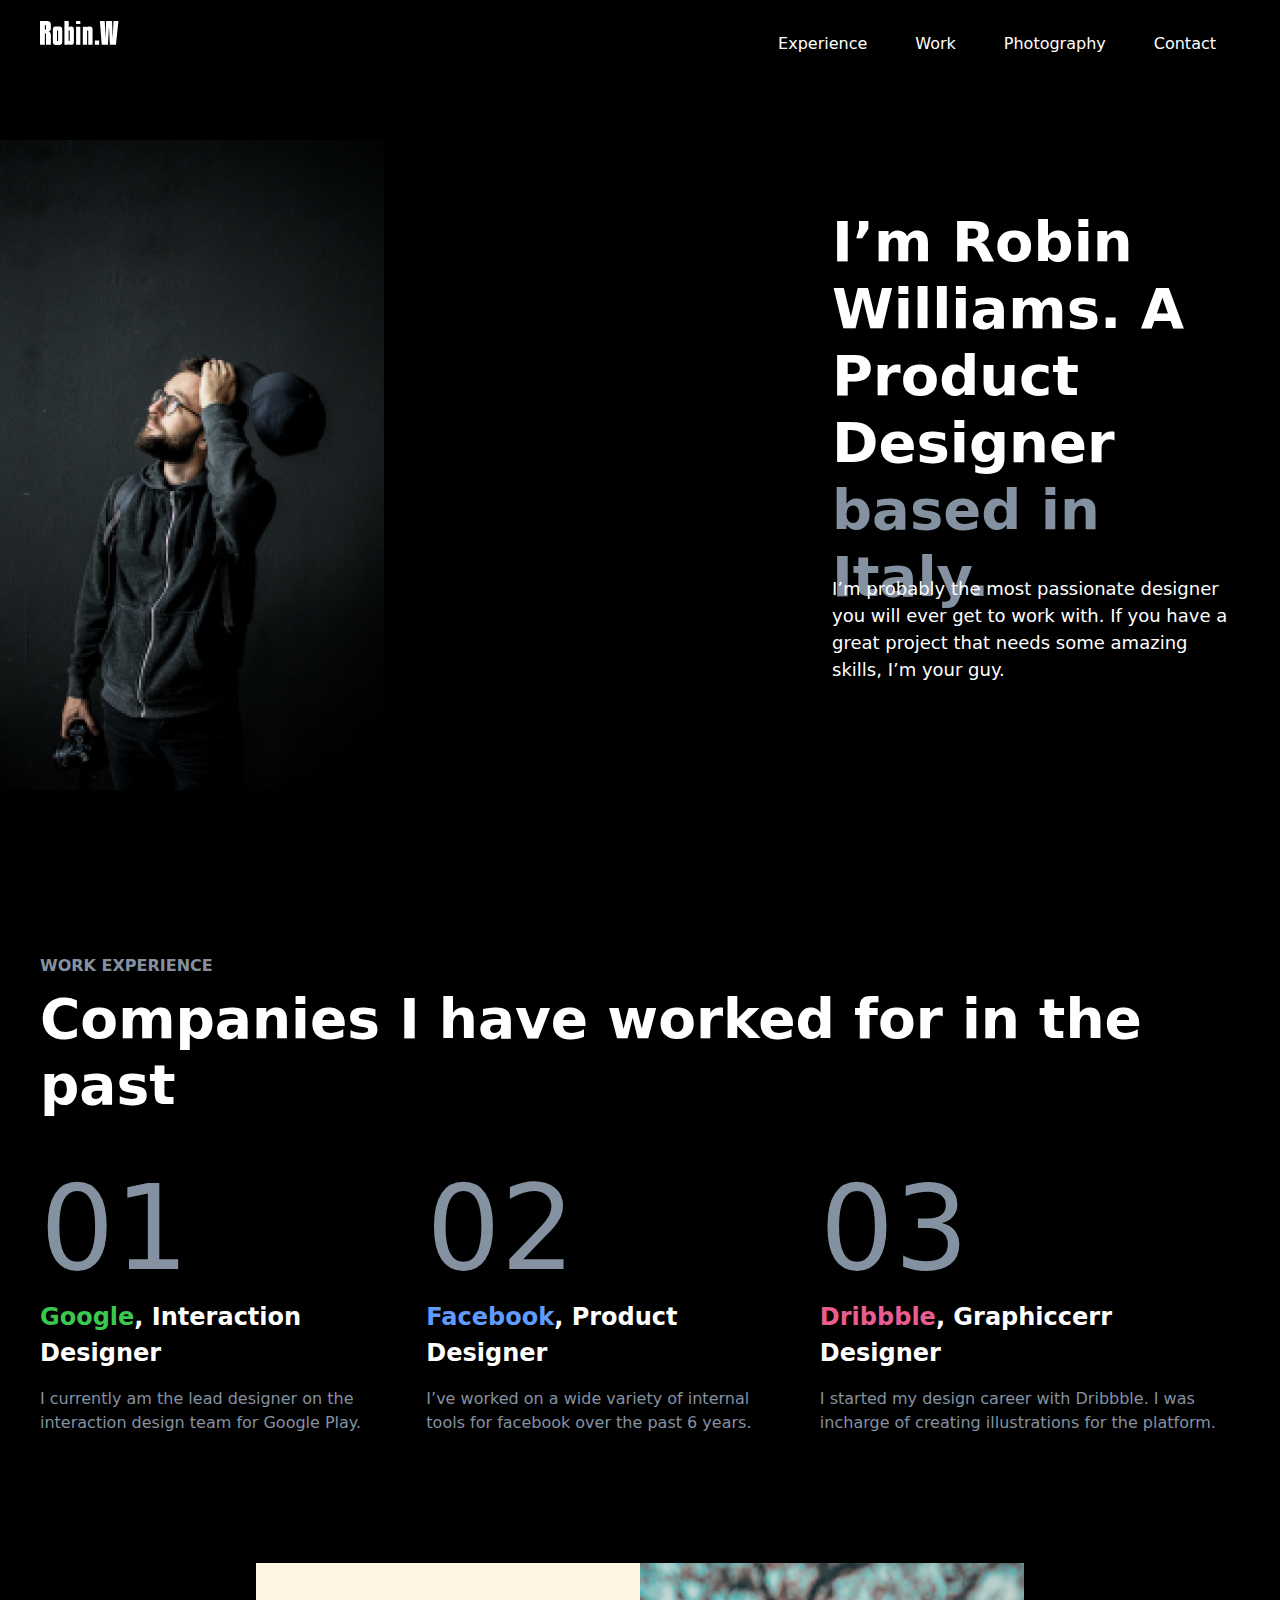
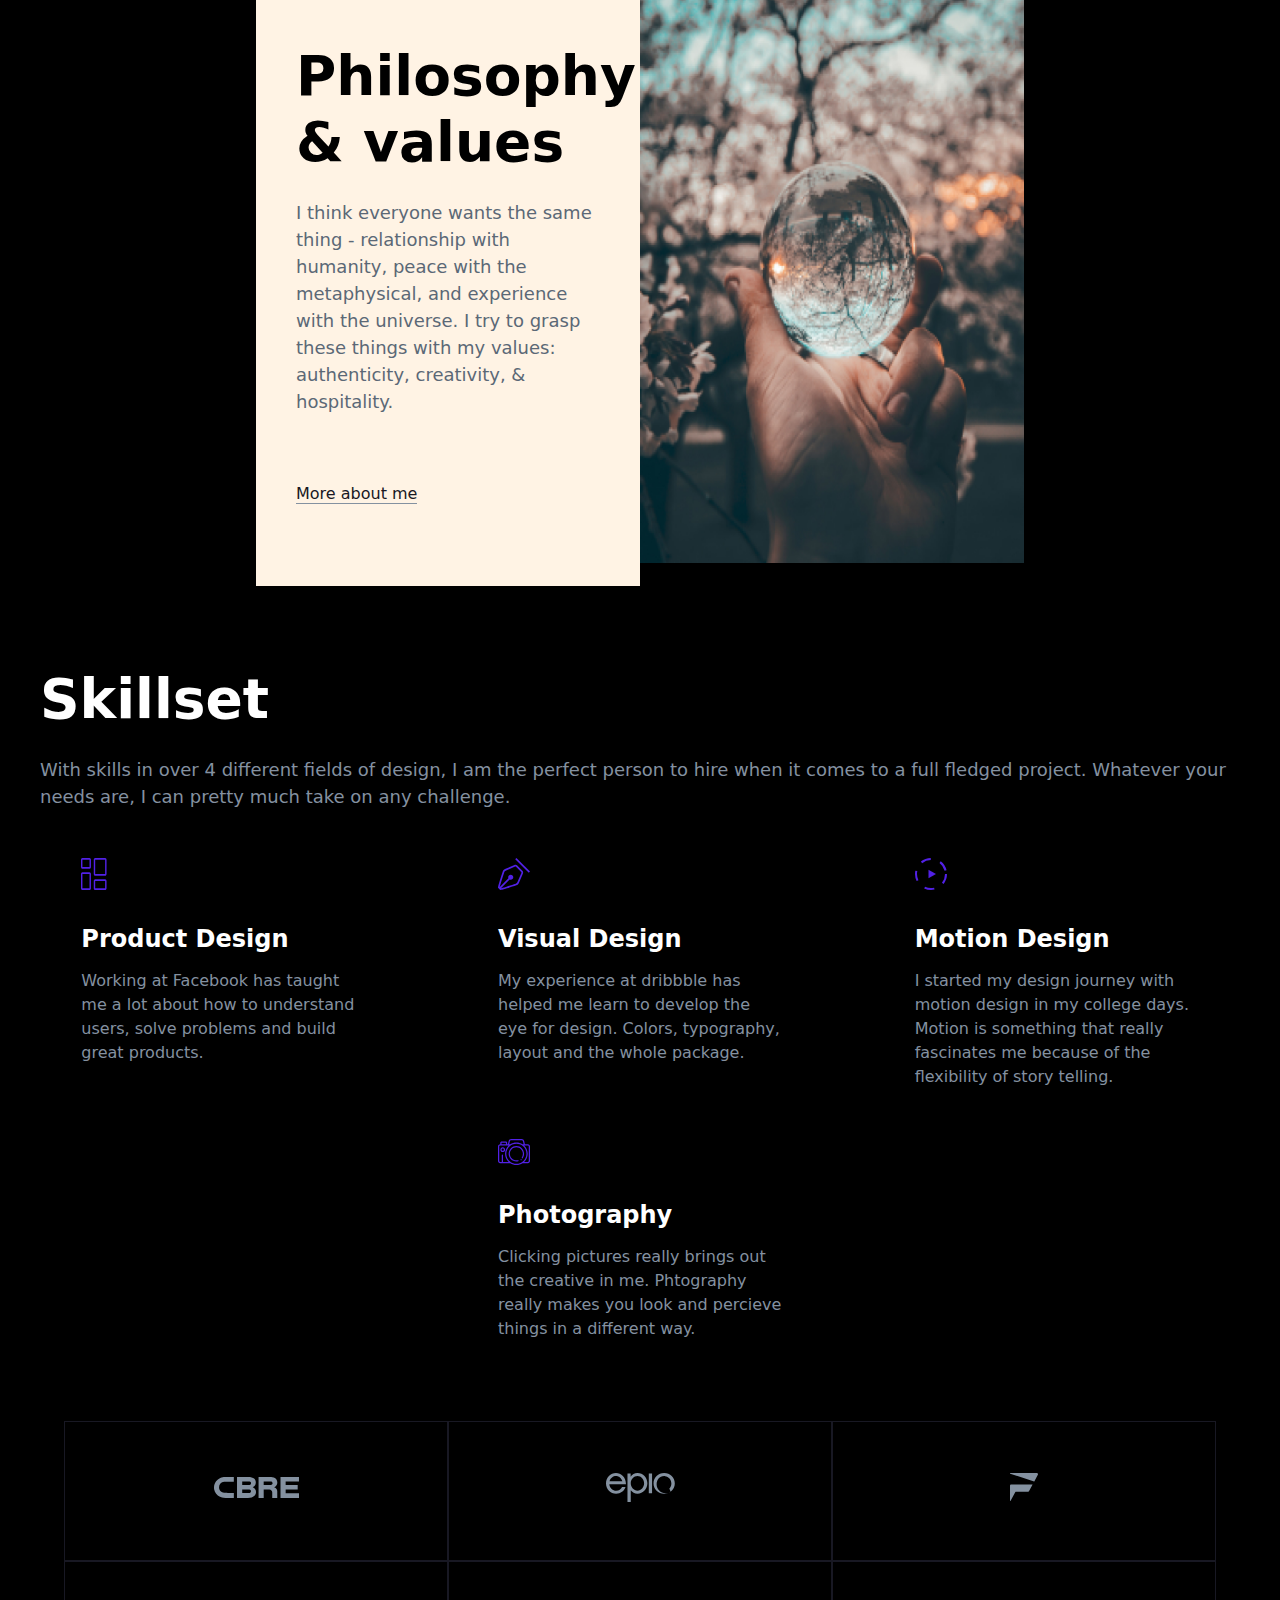
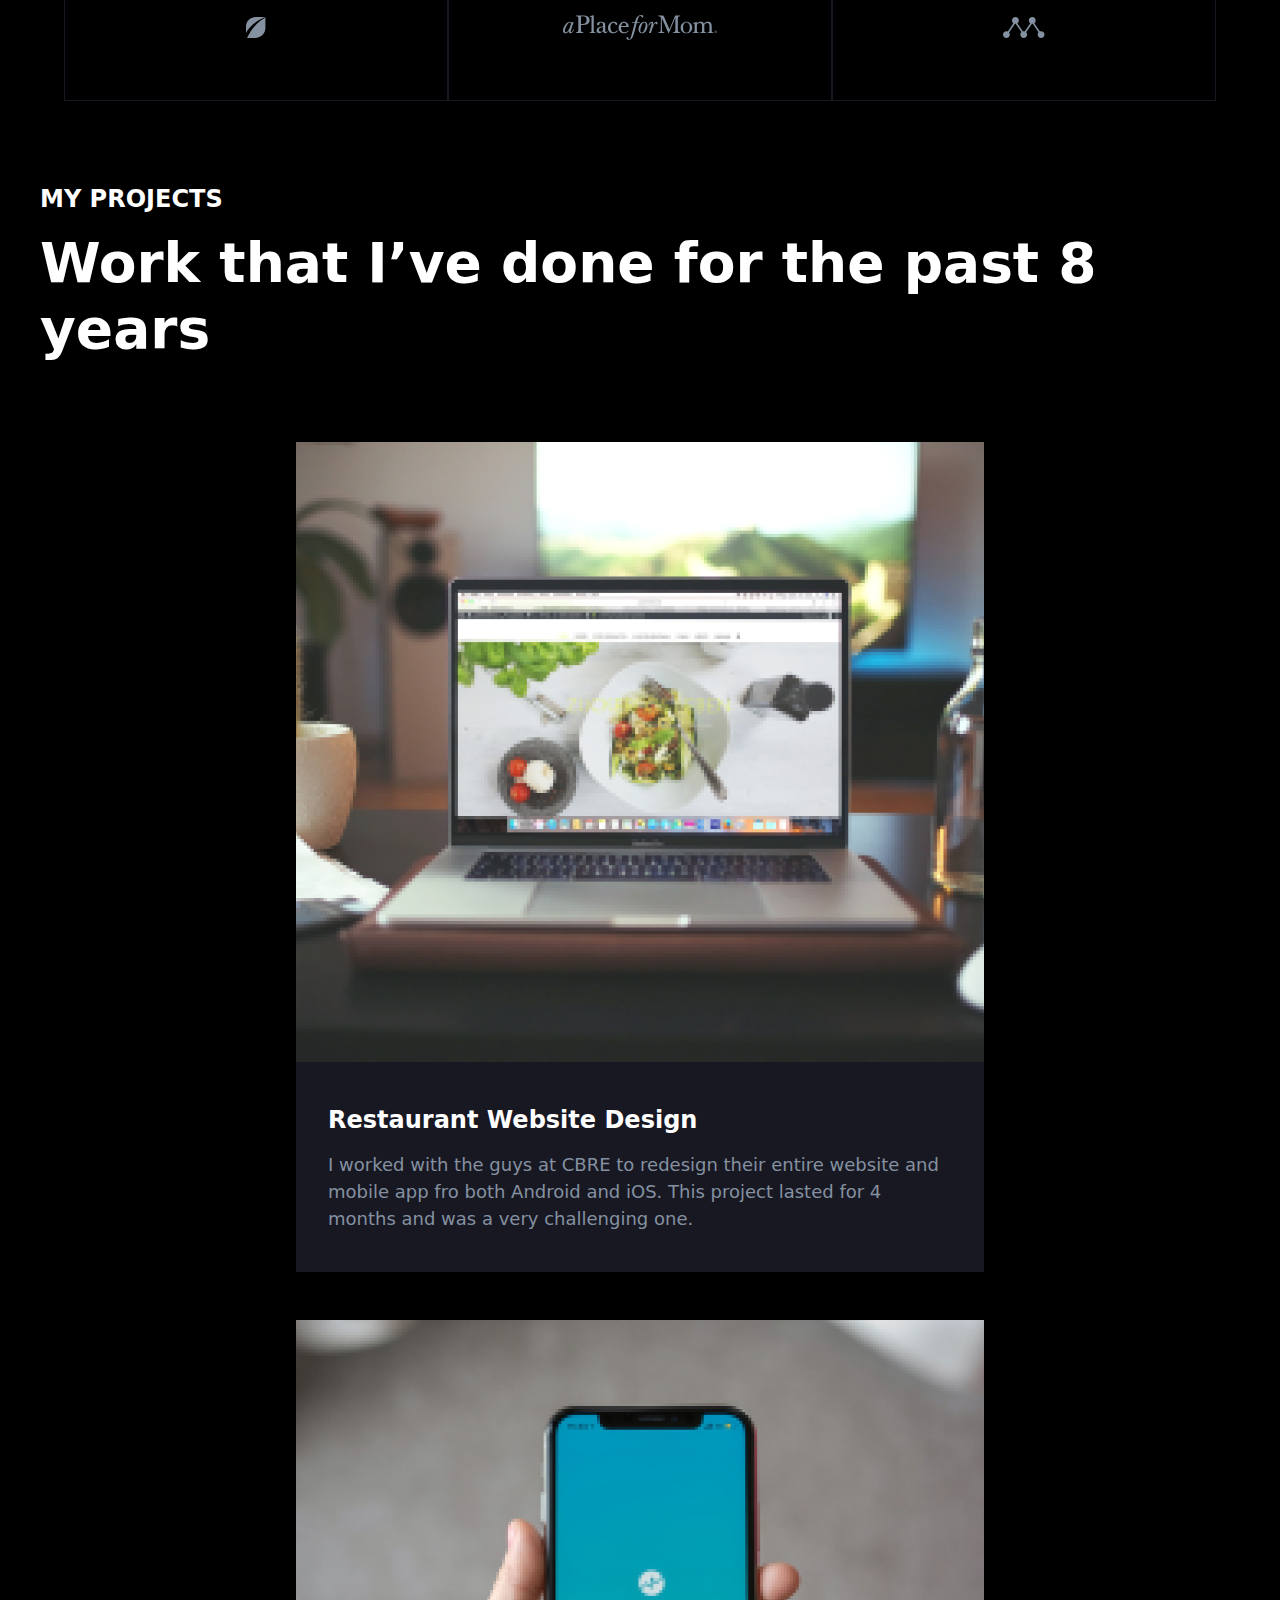
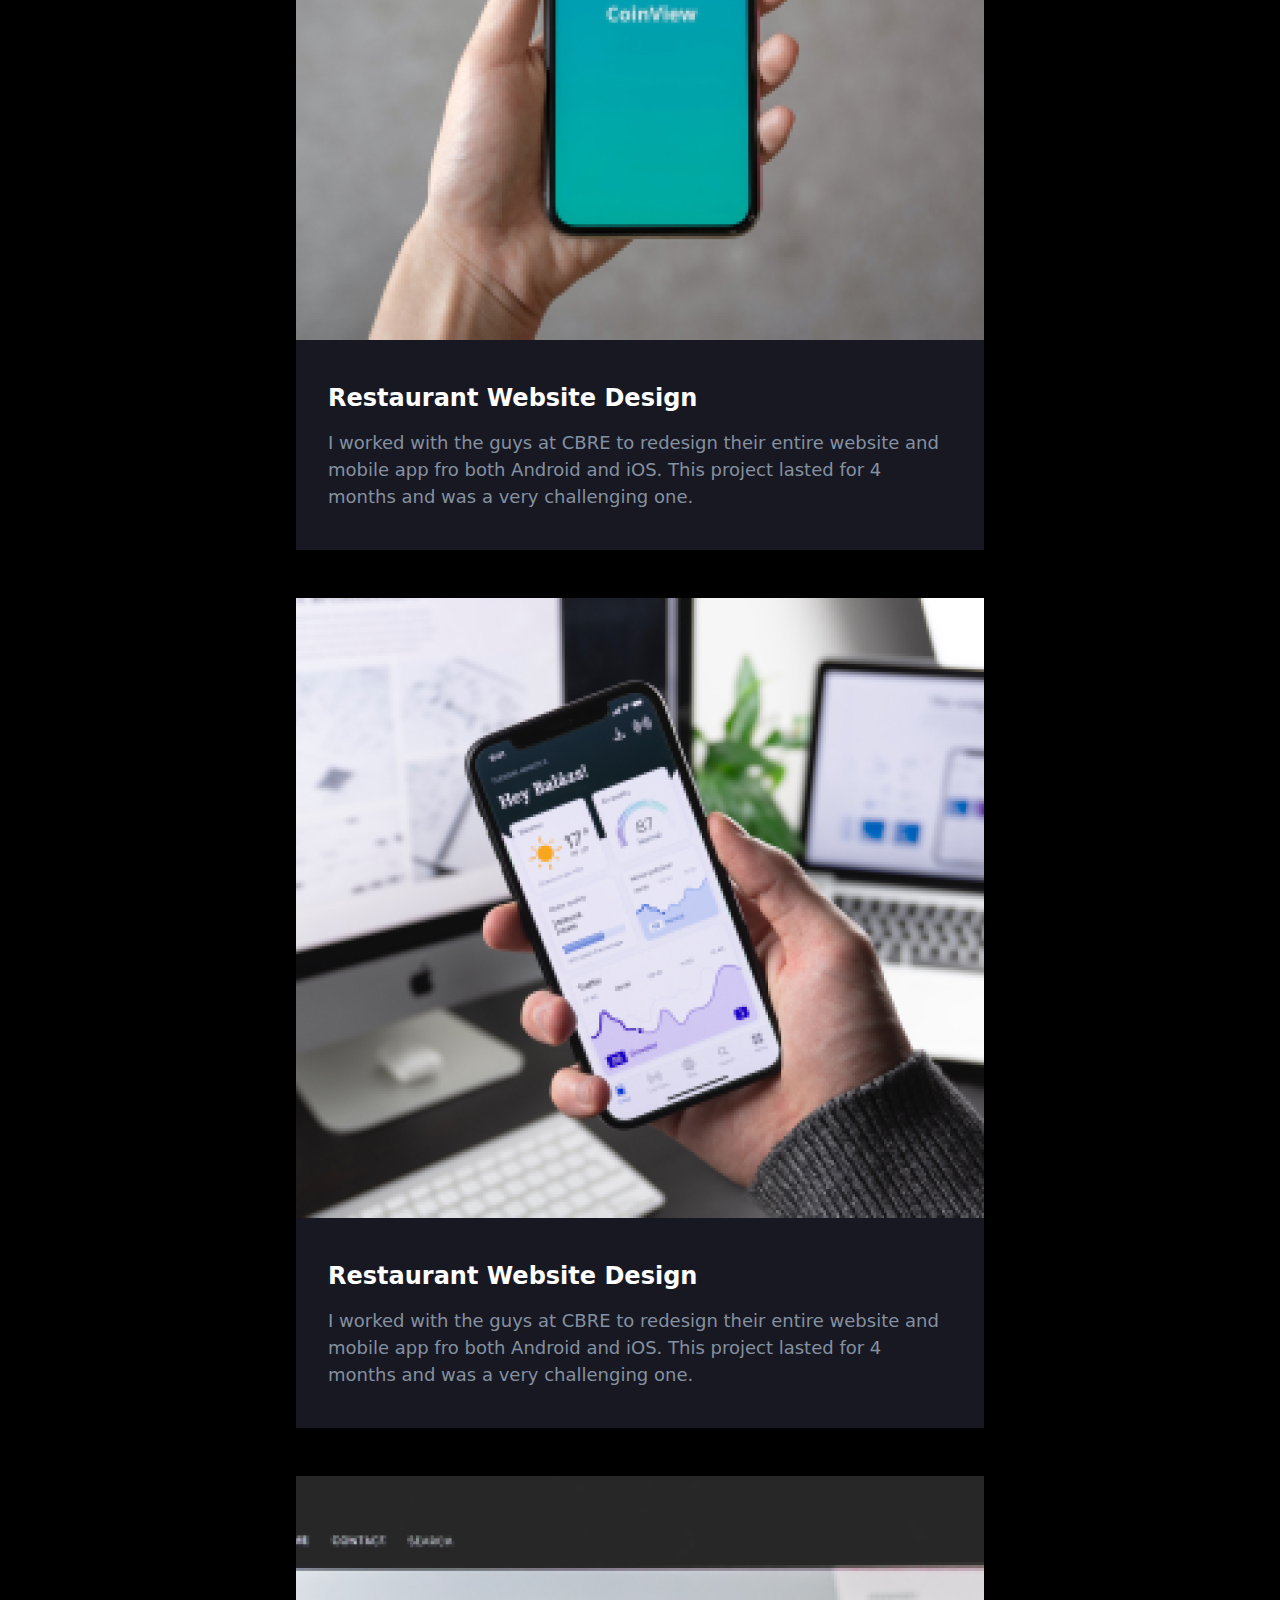
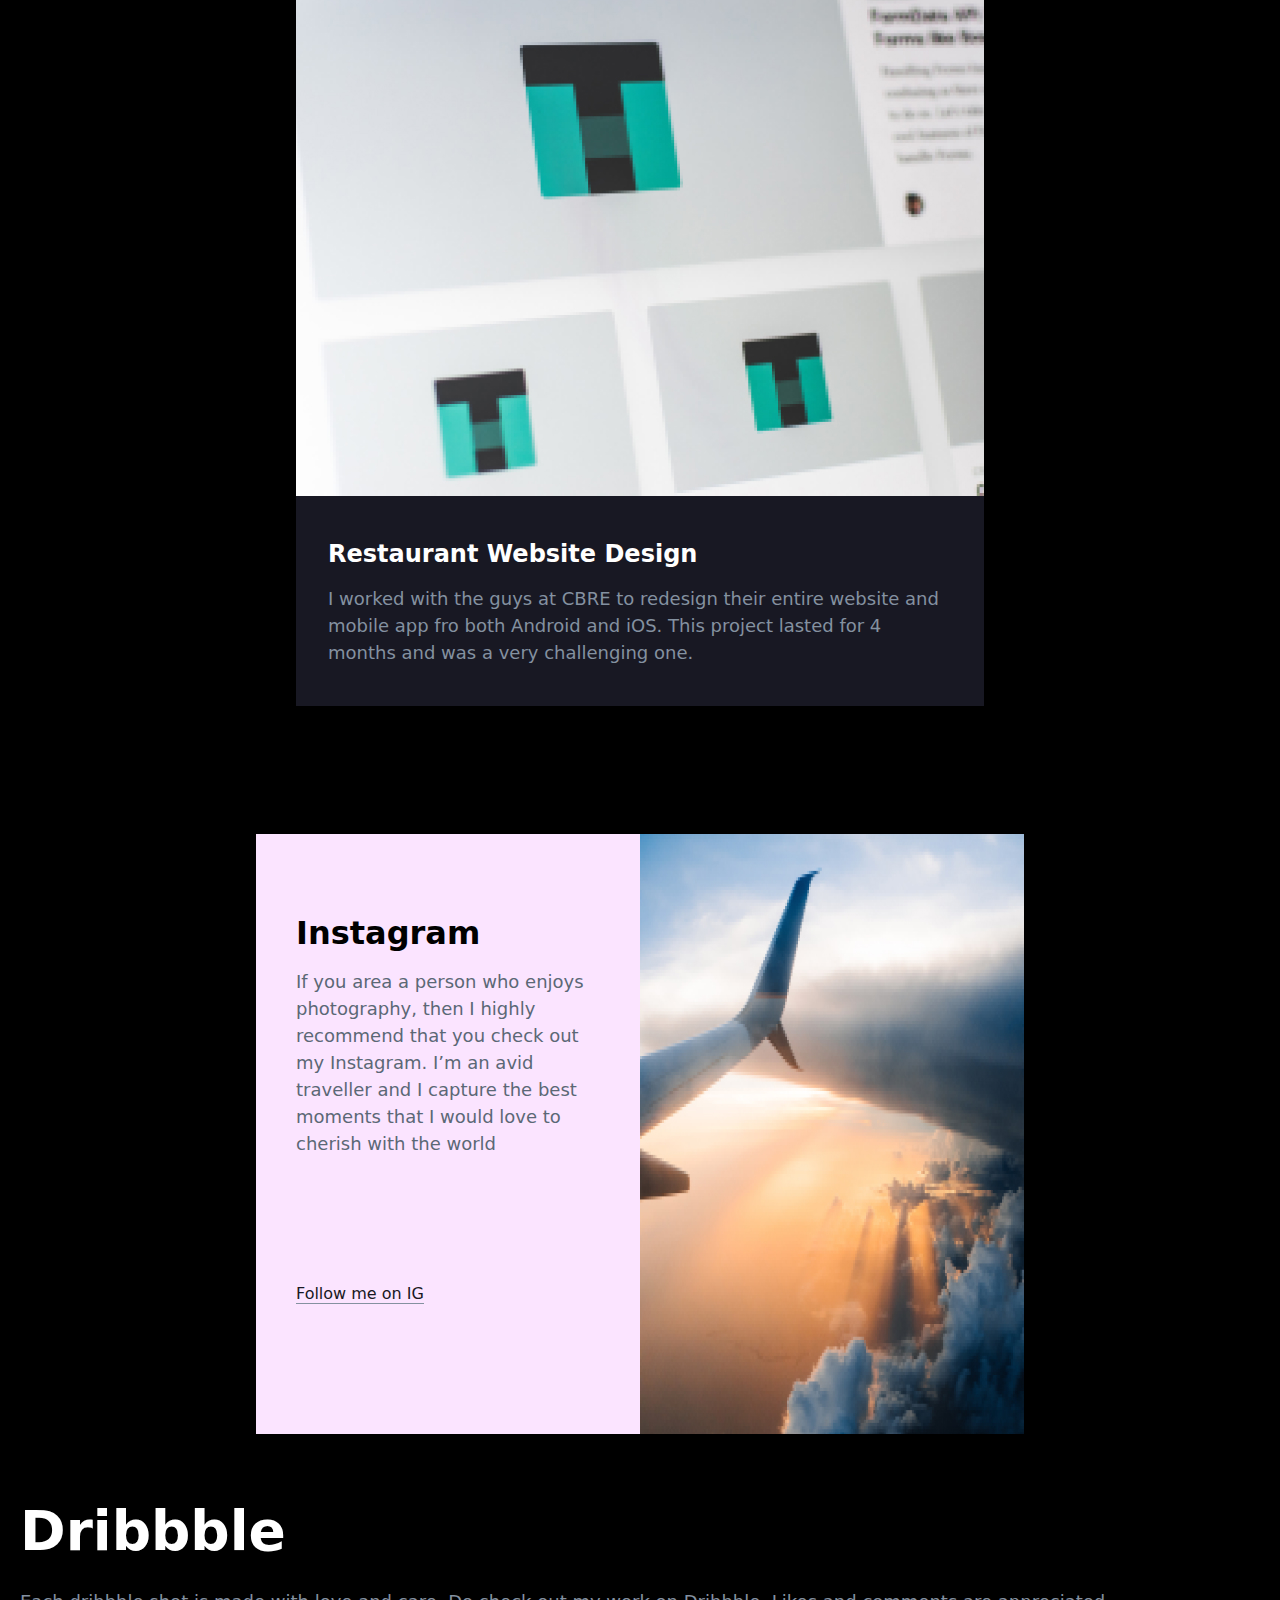
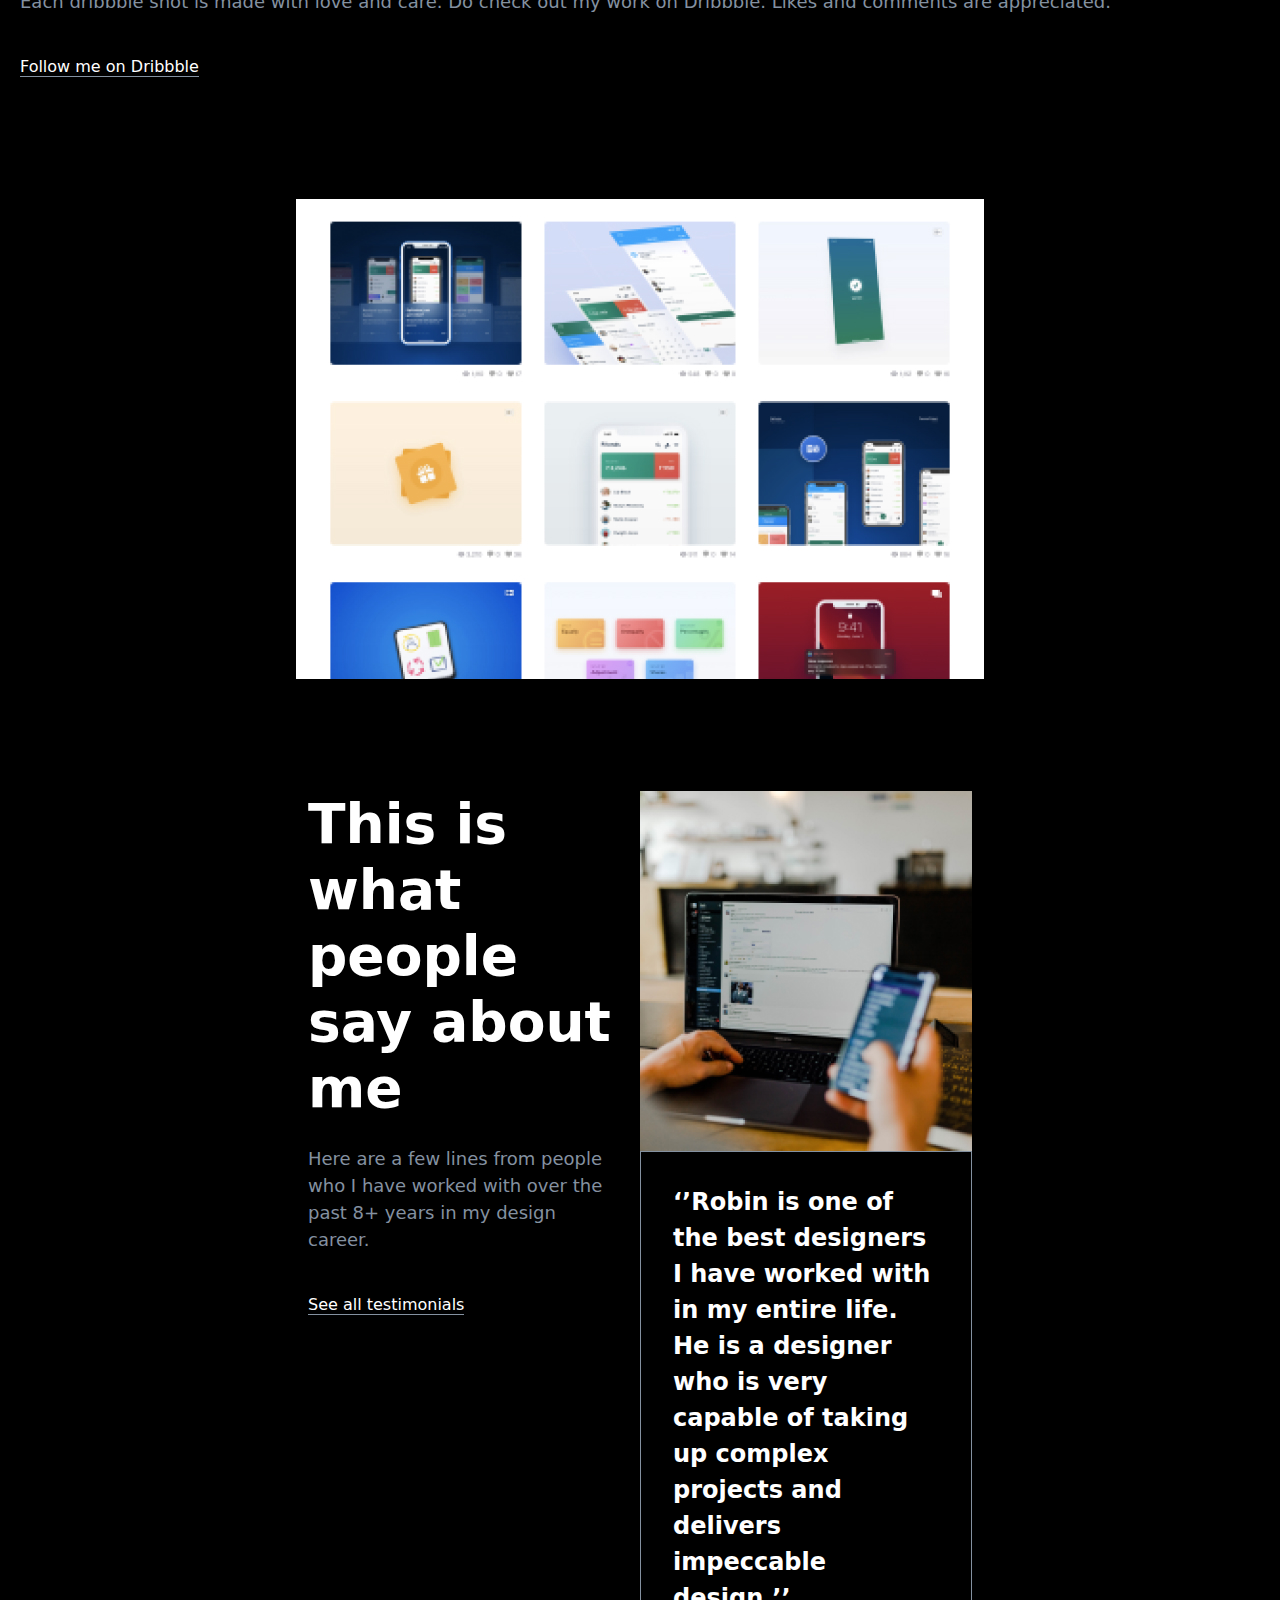
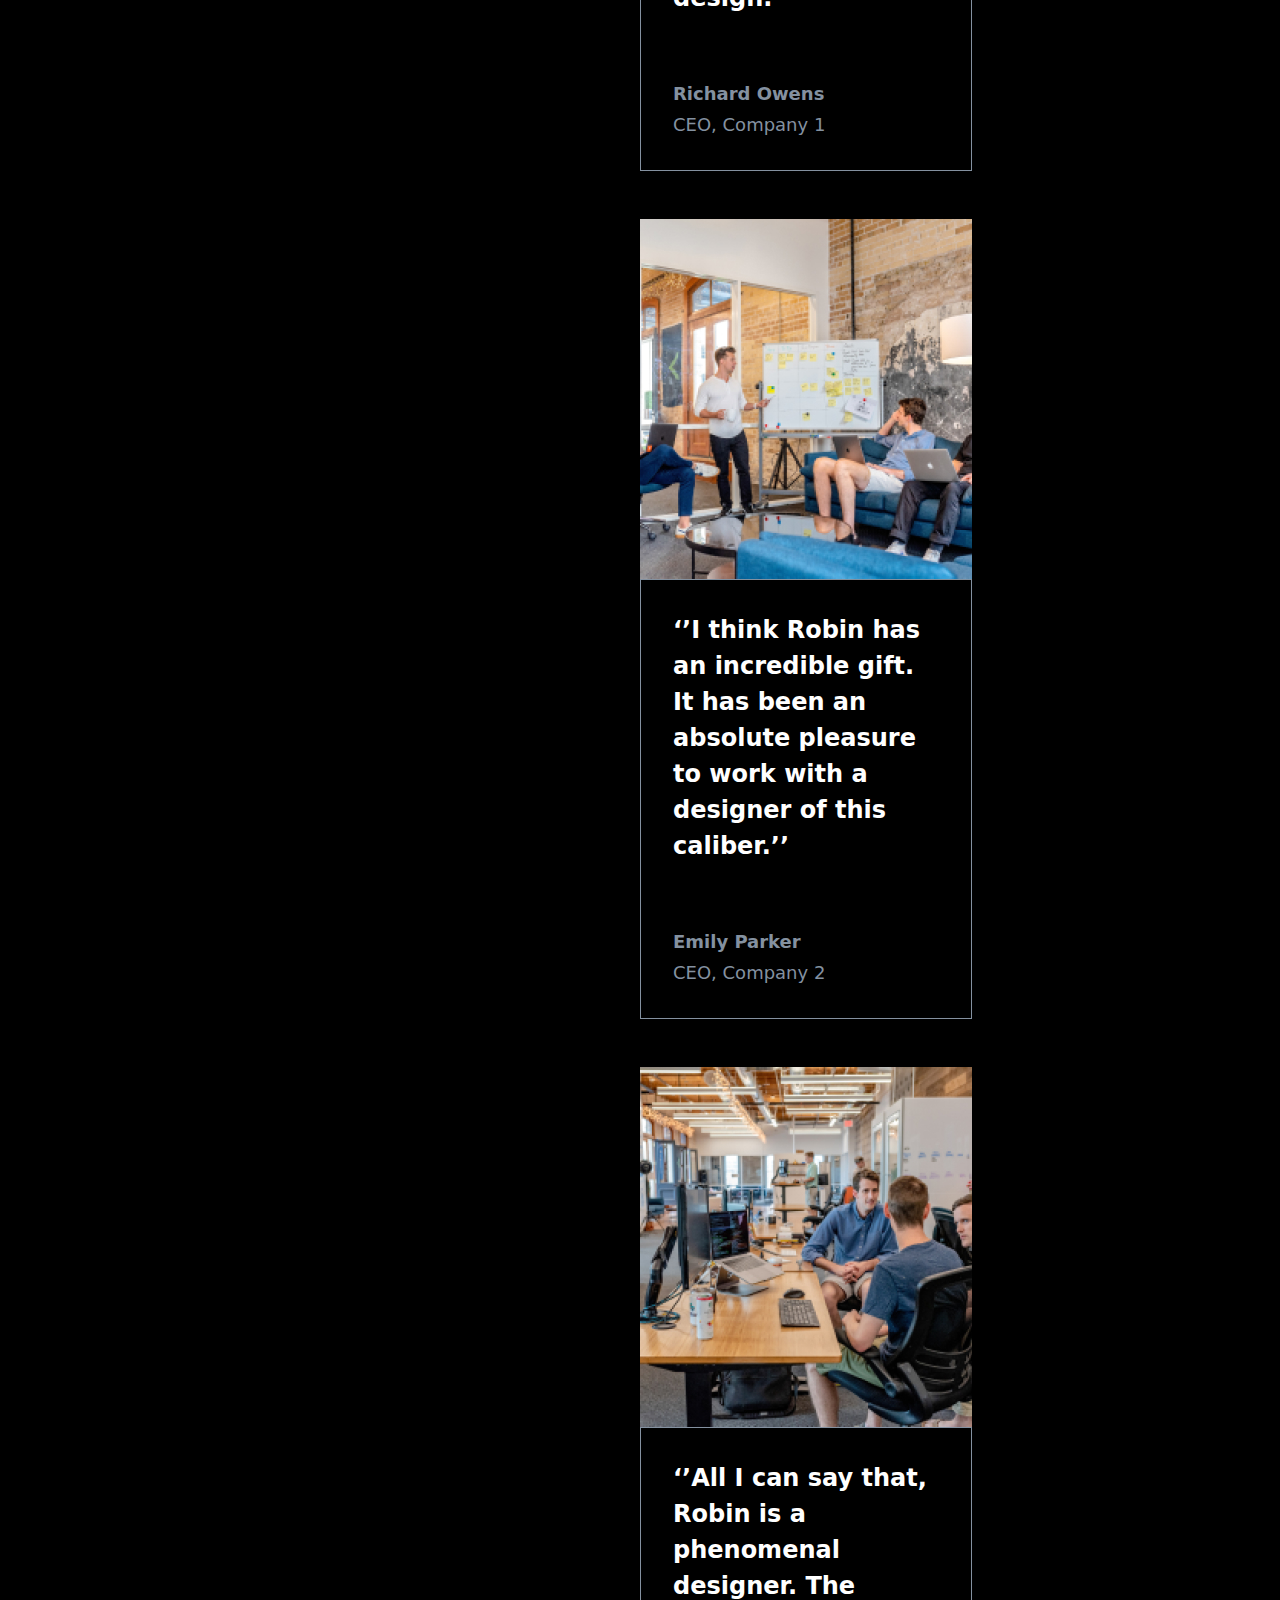
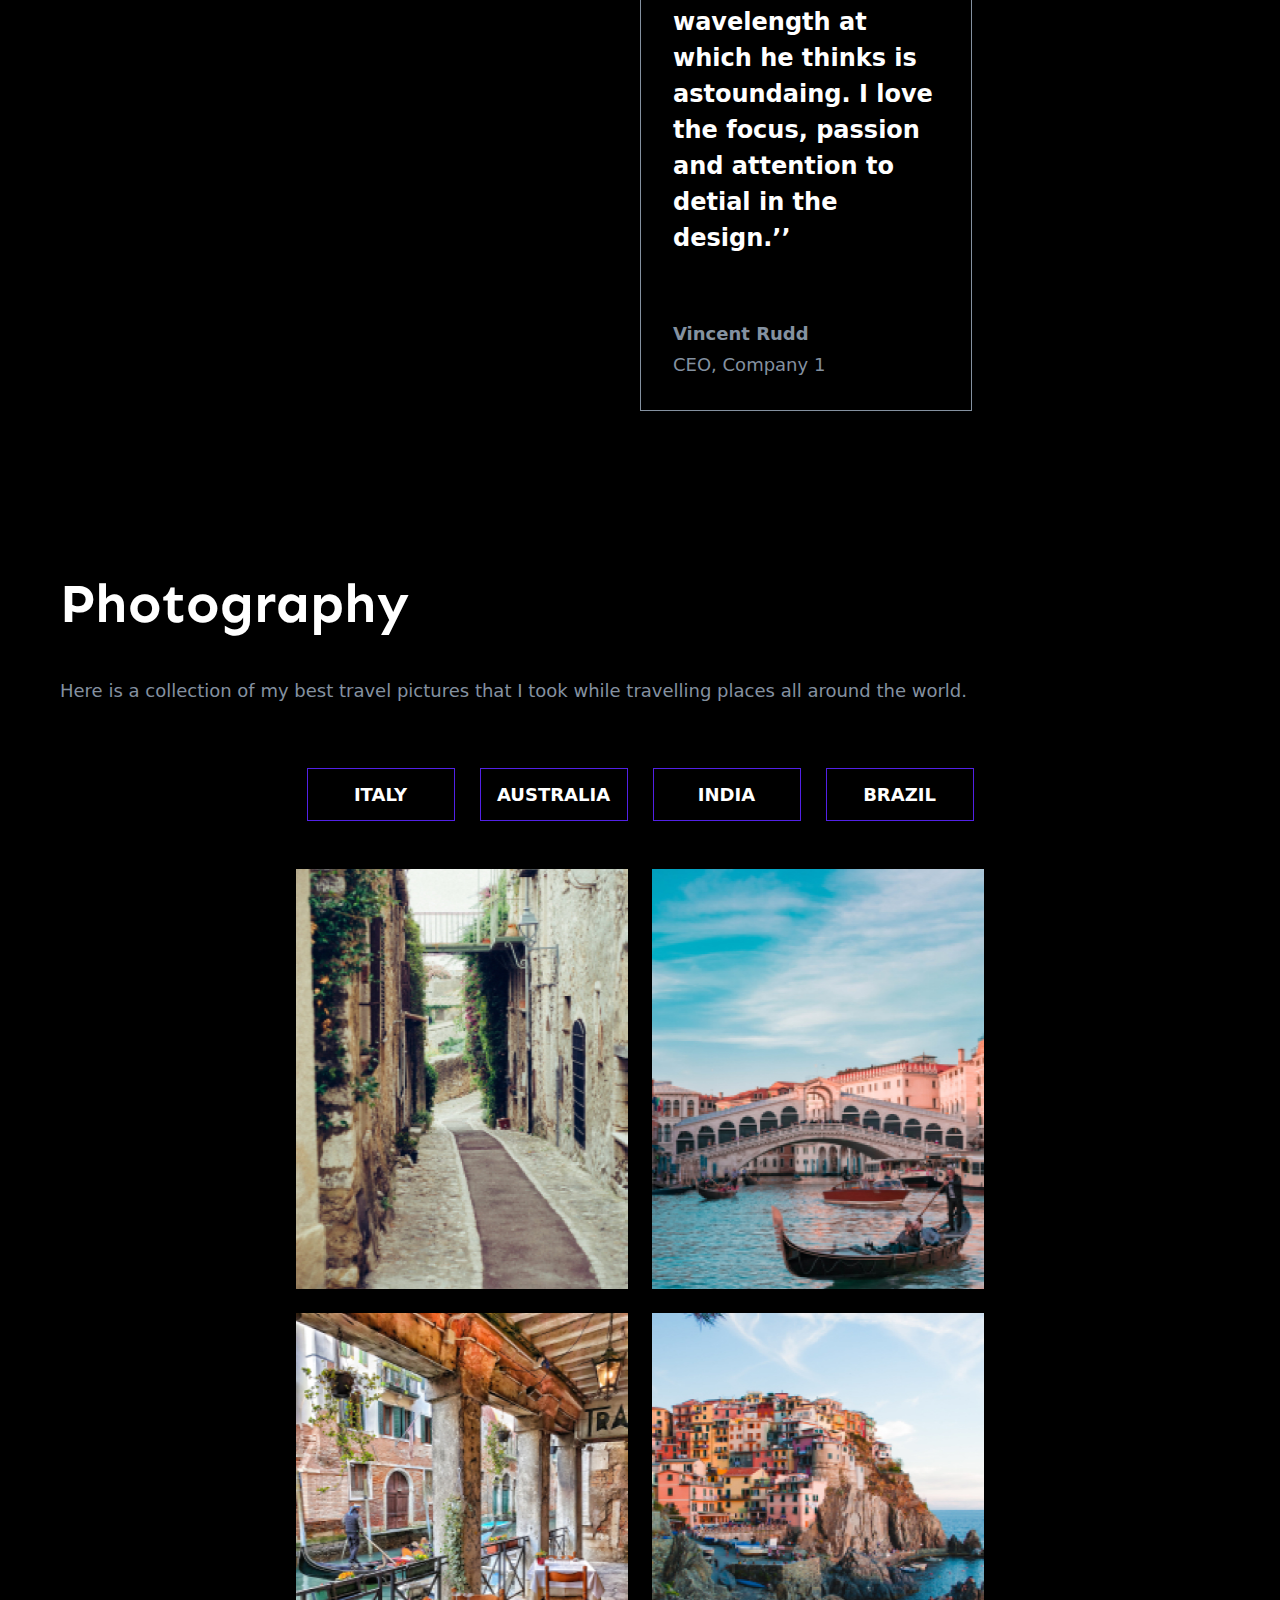
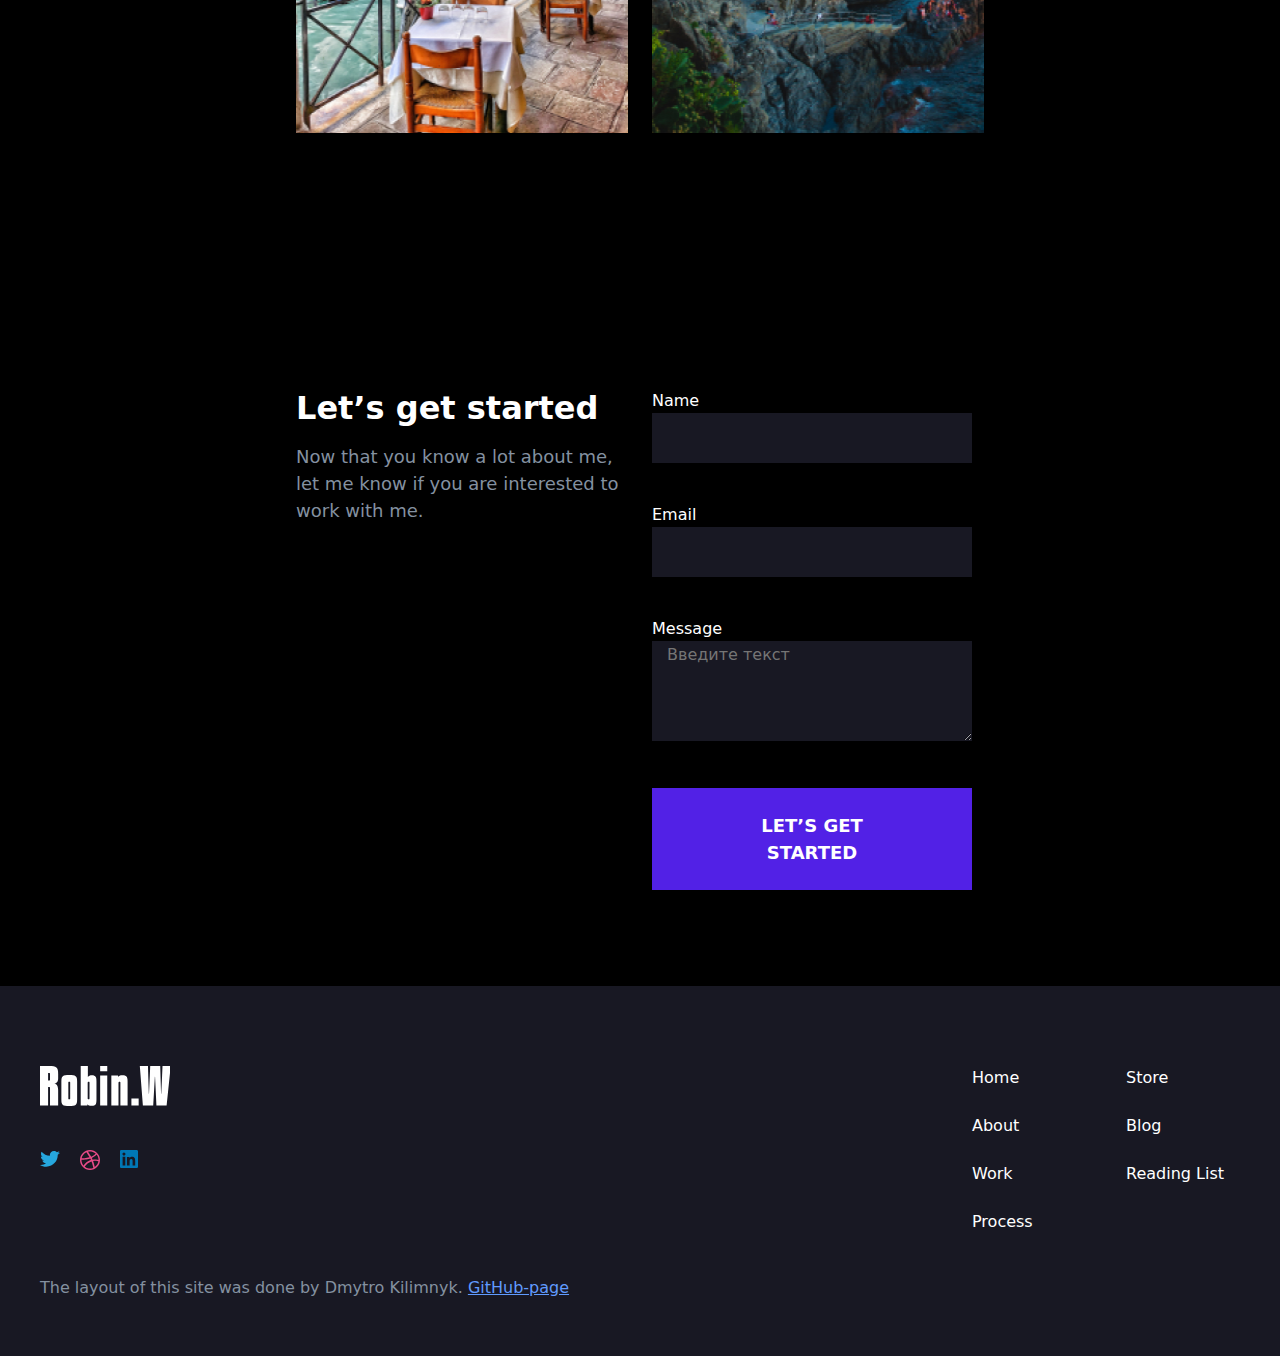
==== commit ee6041fa: "Robin Tablet+++" ====
--- a/index.html
+++ b/index.html
@@ -48,6 +48,30 @@
                 </li>
              </ul>
      </div>
+     <div class="menu-box-alt">
+        <ul class="header__list-alt list">
+                <li class="header__item-alt" data-menu>
+                   <button class="header-menu-button-alt">
+                       Experience
+                   </button>
+                </li>
+                <li class="header__item-alt" data-menuf>
+                   <button class="header-menu-button-alt">
+                       Work
+                   </button>
+               </li>
+                <li class="header__item-alt" data-menur>
+                   <button class="header-menu-button-alt">
+                       Photography
+                   </button>
+               </li>
+                <li class="header__item-alt" data-menue>
+                   <button class="header-menu-button-alt">
+                       Contact                     
+                   </button>
+               </li>
+            </ul>
+    </div>
         <button class="header__button" type="button" aria-expanded="false" data-menu-button>
             <svg class="svg-menu" width="40" height="40">
                <use class="svg-menu-open" href="./imeges/icon.svg#menu" ></use>
@@ -57,9 +81,12 @@
     </nav>
     <img class="header__img" src="./imeges/header.jpg" alt="Robin">
     <div class="box-header-info">
+        <img class="header__img2" src="./imeges/header2.jpg" alt="Robin">
         <h1 class="header__tital">I’m Robin Williams. A Product Designer <span class="text-help">based in Italy.</span></h1>
-        <p class="header__text">I’m probably the most passionate designer you will ever get to work with. If you have a great project that needs some amazing skills, I’m your guy.</p>
-    </div>
+        <div class="box-header__text">
+            <p class="header__text">I’m probably the most passionate designer you will ever get to work with. If you have a great project that needs some amazing skills, I’m your guy.</p>
+        </div>
+        </div>
    </header>
   <main>
       <section class="experience">
@@ -79,22 +106,22 @@
                 </li>
                 <li class="experience__item">
                     <b class="experience__job-number">03</b>
-                    <h3 class="experience__work-place"><span class="d">Dribbble</span>,Graphic Designer</h3>
+                    <h3 class="experience__work-place"><span class="d">Dribbble</span>, Graphiccerr Designer</h3>
                     <p class="experience__info">I started my design career with Dribbble. I was incharge of creating illustrations for the platform.</p>
                 </li>
             </ul>
         </div>
         </section>
         <section class="about-me">
-            <div class="conteiner">
-            <div class="about-me__info">
-            <h2 class="about-me__tital">Philosophy & values</h2>
-            <p class="about-me__text">I think everyone wants the same thing - relationship with humanity, peace with the metaphysical, and experience with the universe. I try to grasp these things with my values: authenticity, creativity, & hospitality.</p>
-            <a href="" class="about-me__link link ">More about me</a>
-            </div>
-            <div class="about-me__box">
-                <img  class="about-me__img" src="./imeges/about-me.jpg" alt="bb" width="360" height="450">
-            </div>
+            <div class="conteiner tt">
+                    <div class="about-me__info">
+                    <h2 class="about-me__tital">Philosophy & values</h2>
+                    <p class="about-me__text">I think everyone wants the same thing - relationship with humanity, peace with the metaphysical, and experience with the universe. I try to grasp these things with my values: authenticity, creativity, & hospitality.</p>
+                    <a href="" class="about-me__link link ">More about me</a>
+                    </div>
+                    <div class="about-me__box">
+                        <img  class="about-me__img" src="./imeges/about-me.jpg" alt="bb" width="360" height="450">
+                    </div>
             </div>
         </section>
         <section class="skillset">
@@ -189,7 +216,8 @@
             <b class="project__info">Work that I’ve done for the past 8 years</b>
             <ul class="project__list list">
                 <li class="project__item">
-                    <img class="project__img" src="./imeges/project1.jpg" alt="ee" width="320" height="400">
+                    <img class="project__img" src="./imeges/project1.jpg" alt="ee" >
+                    <img class="project__img2" src="./imeges/2project1.jpg" alt="ee" >
                     <div class="project__box">
                         <h3 class="project__tital">Restaurant Website Design</h3>
                         <p class="project__text">I worked with the guys at CBRE to redesign their entire website and mobile app fro both Android and iOS. This project lasted for 4 months and was a very challenging one.</p>
@@ -197,6 +225,7 @@
                 </li>
                 <li class="project__item">
                     <img class="project__img" src="./imeges/project2.jpg" alt="ee">
+                    <img class="project__img2" src="./imeges/2project2.jpg" alt="ee" >
                     <div class="project__box">
                         <h3 class="project__tital">Restaurant Website Design</h3>
                         <p class="project__text">I worked with the guys at CBRE to redesign their entire website and mobile app fro both Android and iOS. This project lasted for 4 months and was a very challenging one.</p>
@@ -204,6 +233,7 @@
                 </li>
                 <li class="project__item">
                     <img class="project__img" src="./imeges/project3.jpg" alt="ee">
+                    <img class="project__img2" src="./imeges/2project3.jpg" alt="ee" >
                     <div class="project__box">
                         <h3 class="project__tital">Restaurant Website Design</h3>
                         <p class="project__text">I worked with the guys at CBRE to redesign their entire website and mobile app fro both Android and iOS. This project lasted for 4 months and was a very challenging one.</p>
@@ -211,6 +241,7 @@
                 </li>
                 <li class="project__item">
                     <img class="project__img" src="./imeges/project4.jpg" alt="ee">
+                    <img class="project__img2" src="./imeges/2project4.jpg" alt="ee" >
                     <div class="project__box">
                         <h3 class="project__tital">Restaurant Website Design</h3>
                         <p class="project__text">I worked with the guys at CBRE to redesign their entire website and mobile app fro both Android and iOS. This project lasted for 4 months and was a very challenging one.</p>
@@ -222,13 +253,15 @@
         </section>
         <section class="instagram">
             <div class="conteiner">
-                <div class="instagram__info">
-                    <h2 class="instagram__tital">Instagram</h2>
-                    <p class="instagram__text">If you area a person who enjoys photography, then I highly recommend that you check out my Instagram. I’m an avid traveller and I capture the best moments that I would love to cherish with the world</p>
-                    <a class="instagram__link link" href="">Follow me on IG</a>
-                </div>
-                <div class="instagram__img-box">
-                    <img class="instagram__img" src="./imeges/insta.jpg" alt="" width="360" height="450">
+                <div class="tt">
+                    <div class="instagram__info">
+                        <h2 class="instagram__tital">Instagram</h2>
+                        <p class="instagram__text">If you area a person who enjoys photography, then I highly recommend that you check out my Instagram. I’m an avid traveller and I capture the best moments that I would love to cherish with the world</p>
+                        <a class="instagram__link link" href="">Follow me on IG</a>
+                    </div>
+                    <div class="instagram__img-box">
+                        <img class="instagram__img" src="./imeges/insta.jpg" alt="">
+                    </div>
                 </div>
             </div>
         </section>
@@ -238,42 +271,45 @@
             <a class="dribbble__link link" href="">Follow me on Dribbble</a>
             <div class="dribbble__img-box">
                 <img class="dribbble__img" src="./imeges/dribbble.jpg" alt="hh">
+                <img class="dribbble__img2" src="./imeges/Dribbble2.jpg" alt="hh">
             </div>
         </section>
         <section class="reviews">
             <div class="conteiner">
-                <div class="reviews__text">
-                    <h2 class="reviews__tital">This is what people say about me</h2>
-                    <p class="reviews__info">Here are a few lines from people who I have worked with over the past 8+ years in my design career.</p>
-                    <a class="reviews__link link" href="">See all testimonials</a>
-                </div>
-                <div class="reviews__examples">
-                    <ul class="reviews__list list">
-                        <li class="reviews__item">
-                            <img class="reviews__img" src="./imeges/rewiews1.jpg" alt="qq">
-                            <div class="reviews__card-info">
-                                <b class="reviews__response">‘’Robin is one of the best designers I have worked with in my entire life. He is a designer who is very capable of taking up complex projects and delivers impeccable design.’’</b>
-                                <p class="reviews__name">Richard Owens</p>
-                                <p class="reviews__company">CEO, Company 1</p>
-                            </div>
-                        </li>
-                        <li class="reviews__item">
-                            <img class="reviews__img" src="./imeges/rewiews2.jpg" alt="qq">
-                            <div class="reviews__card-info">
-                                <b class="reviews__response">‘’I think Robin has an incredible gift. It has been an absolute pleasure to work with a designer of this caliber.’’</b>
-                                <p class="reviews__name">Emily Parker</p>
-                                <p class="reviews__company">CEO, Company 2</p>
-                            </div>
-                        </li>
-                        <li class="reviews__item">
-                            <img class="reviews__img" src="./imeges/rewiews3.jpg" alt="qq">
-                            <div class="reviews__card-info">
-                                <b class="reviews__response">‘’All I can say that, Robin is a phenomenal designer. The wavelength at which he thinks is astoundaing. I love the focus, passion and attention to detial in the design.’’</b>
-                                <p class="reviews__name">Vincent  Rudd</p>
-                                <p class="reviews__company">CEO, Company 1</p>
-                            </div>
-                        </li>
-                    </ul>
+                <div class="tt">
+                    <div class="reviews__text">
+                        <h2 class="reviews__tital">This is what people say about me</h2>
+                        <p class="reviews__info">Here are a few lines from people who I have worked with over the past 8+ years in my design career.</p>
+                        <a class="reviews__link link" href="">See all testimonials</a>
+                    </div>
+                    <div class="reviews__examples">
+                        <ul class="reviews__list list">
+                            <li class="reviews__item">
+                                <img class="reviews__img" src="./imeges/rewiews1.jpg" alt="qq">
+                                <div class="reviews__card-info">
+                                    <b class="reviews__response">‘’Robin is one of the best designers I have worked with in my entire life. He is a designer who is very capable of taking up complex projects and delivers impeccable design.’’</b>
+                                    <p class="reviews__name">Richard Owens</p>
+                                    <p class="reviews__company">CEO, Company 1</p>
+                                </div>
+                            </li>
+                            <li class="reviews__item">
+                                <img class="reviews__img" src="./imeges/rewiews2.jpg" alt="qq">
+                                <div class="reviews__card-info">
+                                    <b class="reviews__response">‘’I think Robin has an incredible gift. It has been an absolute pleasure to work with a designer of this caliber.’’</b>
+                                    <p class="reviews__name">Emily Parker</p>
+                                    <p class="reviews__company">CEO, Company 2</p>
+                                </div>
+                            </li>
+                            <li class="reviews__item">
+                                <img class="reviews__img" src="./imeges/rewiews3.jpg" alt="qq">
+                                <div class="reviews__card-info">
+                                    <b class="reviews__response">‘’All I can say that, Robin is a phenomenal designer. The wavelength at which he thinks is astoundaing. I love the focus, passion and attention to detial in the design.’’</b>
+                                    <p class="reviews__name">Vincent  Rudd</p>
+                                    <p class="reviews__company">CEO, Company 1</p>
+                                </div>
+                            </li>
+                        </ul>
+                    </div>
                 </div>
             </div>
         </section>
@@ -339,61 +375,63 @@
   </main>
   <footer class="footer">
     <div class="conteiner">
-        <div class="footer-box__logo">
-            <a class="footer__logo link"href=""> </a>
-            <ul class="footer__list-icon list">
-                <li class="footer__item-icon">
+        <div class="tt">
+            <div class="footer-box__logo">
+                <a class="footer__logo link"href=""> </a>
+                <ul class="footer__list-icon list">
+                    <li class="footer__item-icon">
+                            <a class="footer__link link" href="">
+                            <svg width="20" height="16">
+                                <use href="./imeges/icon.svg#footer-icon1"></use>
+                            </svg>
+                        </a>
+                    </li>
+                    <li class="footer__item-icon">
                         <a class="footer__link link" href="">
-                        <svg width="20" height="16">
-                            <use href="./imeges/icon.svg#footer-icon1"></use>
+                        <svg  width="20" height="20">
+                            <use href="./imeges/icon.svg#footer-icon2"></use>
                         </svg>
                     </a>
                 </li>
                 <li class="footer__item-icon">
                     <a class="footer__link link" href="">
-                    <svg  width="20" height="20">
-                        <use href="./imeges/icon.svg#footer-icon2"></use>
+                    <svg width="18" height="18">
+                        <use href="./imeges/icon.svg#footer-icon3"></use>
                     </svg>
                 </a>
             </li>
-            <li class="footer__item-icon">
-                <a class="footer__link link" href="">
-                <svg width="18" height="18">
-                    <use href="./imeges/icon.svg#footer-icon3"></use>
-                </svg>
-            </a>
-        </li>
-    </ul>
-</div>
-       
-        <div class="footer-box__lists">
-            <ul class="footer__list-box list">
-                <li class="footer__item">
-                    <a class="footer__link link" href="">Home</a>
-                </li>
-                <li class="footer__item">
-                    <a class="footer__link link" href="">About</a>
-                </li>
-                <li class="footer__item">
-                    <a class="footer__link link" href="">Work</a>
-                </li>
-                <li class="footer__item">
-                    <a class="footer__link link" href="">Process</a>
-                </li>
-            </ul>
-            <ul class="footer-box__list-blog list">
-                <li class="footer__item">
-                    <a class="footer__link link" href="">Store</a>
-                </li>
-                <li class="footer__item">
-                    <a class="footer__link link" href="">Blog</a>
-                </li>
-                <li class="footer__item">
-                    <a class="footer__link link" href="">Reading List</a>
-                </li>
-            </ul>
-            <p class="footer__info">The layout of this site was done by Dmytro Kilimnyk. <a class="link-creat" href="https://github.com/DimaKIL?tab=packages">GitHub-page</a></p>
+        </ul>
+    </div>
+           
+            <div class="footer-box__lists">
+                <ul class="footer__list-box list">
+                    <li class="footer__item">
+                        <a class="footer__link link" href="">Home</a>
+                    </li>
+                    <li class="footer__item">
+                        <a class="footer__link link" href="">About</a>
+                    </li>
+                    <li class="footer__item">
+                        <a class="footer__link link" href="">Work</a>
+                    </li>
+                    <li class="footer__item">
+                        <a class="footer__link link" href="">Process</a>
+                    </li>
+                </ul>
+                <ul class="footer-box__list-blog list">
+                    <li class="footer__item">
+                        <a class="footer__link link" href="">Store</a>
+                    </li>
+                    <li class="footer__item">
+                        <a class="footer__link link" href="">Blog</a>
+                    </li>
+                    <li class="footer__item">
+                        <a class="footer__link link" href="">Reading List</a>
+                    </li>
+                </ul>
+            </div>
         </div>
+        <p class="footer__info">The layout of this site was done by Dmytro Kilimnyk. <a class="link-creat" href="https://github.com/DimaKIL?tab=packages">GitHub-page</a></p>
     </div>
   </footer>
   <script src="./js/menu.js"></script>
--- a/css/main.min.css
+++ b/css/main.min.css
@@ -1 +1 @@
-body{font-family:"Sen";font-style:normal;font-weight:400;font-size:16px;line-height:150%;background-color:#000;color:#8491a0;width:100%}h1,h2,h3,h4,h5,h6,p{margin:0}img{display:block;max-width:100%;height:auto}.list{list-style:none;padding-left:0;margin:0}.link{text-decoration:none}.header{position:relative;width:100%;border-bottom:2px dashed #8491a0}.header__img{width:360px}.header__logo::before{content:"";display:inline-block;background-image:url(../imeges/logo.svg.svg);width:79px;height:24px}.header__nav{height:72px;display:-webkit-box;display:-ms-flexbox;display:flex;padding:0 20px;-webkit-box-align:center;-ms-flex-align:center;align-items:center}.header__button{display:-webkit-box;display:-ms-flexbox;display:flex;position:absolute;right:20px;background-color:#000;border:none;cursor:pointer}.svg-menu-open,.svg-menu-close{fill:#fbe4ff}.header__button .svg-menu-close{display:none}.header__button.is-open .svg-menu-close{display:block}.header__button.is-open .svg-menu-open{display:none}.menu-box{position:absolute;top:72px;right:20px;z-index:10}.header__item:not(:last-child){margin-bottom:10px}.header-menu-button{font-weight:400;font-size:18px;line-height:150%;color:#fff;border-radius:4px;border:1px solid #5221e6;text-align:center;background-color:#000;-webkit-transition:background-color 250ms cubic-bezier(0.4, 0, 0.2, 1);transition:background-color 250ms cubic-bezier(0.4, 0, 0.2, 1);padding:8px 16px;width:150px}.header-menu-button:hover,.header-menu-button:focus{background-color:#5221e6}.header__item:nth-child(1){-webkit-transform:translateY(-1510%);transform:translateY(-1510%);-webkit-transition:-webkit-transform 250ms cubic-bezier(0.4, 0, 0.2, 1);transition:-webkit-transform 250ms cubic-bezier(0.4, 0, 0.2, 1);transition:transform 250ms cubic-bezier(0.4, 0, 0.2, 1);transition:transform 250ms cubic-bezier(0.4, 0, 0.2, 1), -webkit-transform 250ms cubic-bezier(0.4, 0, 0.2, 1)}.header__item:nth-child(1).is-open{-webkit-transform:translateY(0);transform:translateY(0)}.header__item:nth-child(2){-webkit-transform:translateY(-1510%);transform:translateY(-1510%);-webkit-transition:-webkit-transform 250ms cubic-bezier(0.4, 0, 0.2, 1) .2s;transition:-webkit-transform 250ms cubic-bezier(0.4, 0, 0.2, 1) .2s;transition:transform 250ms cubic-bezier(0.4, 0, 0.2, 1) .2s;transition:transform 250ms cubic-bezier(0.4, 0, 0.2, 1) .2s, -webkit-transform 250ms cubic-bezier(0.4, 0, 0.2, 1) .2s}.header__item:nth-child(2).is-open{-webkit-transform:translateY(0);transform:translateY(0)}.header__item:nth-child(3){-webkit-transform:translateY(-1510%);transform:translateY(-1510%);-webkit-transition:-webkit-transform 250ms cubic-bezier(0.4, 0, 0.2, 1) .4s;transition:-webkit-transform 250ms cubic-bezier(0.4, 0, 0.2, 1) .4s;transition:transform 250ms cubic-bezier(0.4, 0, 0.2, 1) .4s;transition:transform 250ms cubic-bezier(0.4, 0, 0.2, 1) .4s, -webkit-transform 250ms cubic-bezier(0.4, 0, 0.2, 1) .4s}.header__item:nth-child(3).is-open{-webkit-transform:translateY(0);transform:translateY(0)}.header__item:nth-child(4){-webkit-transform:translateY(-1510%);transform:translateY(-1510%);-webkit-transition:-webkit-transform 250ms cubic-bezier(0.4, 0, 0.2, 1) .6s;transition:-webkit-transform 250ms cubic-bezier(0.4, 0, 0.2, 1) .6s;transition:transform 250ms cubic-bezier(0.4, 0, 0.2, 1) .6s;transition:transform 250ms cubic-bezier(0.4, 0, 0.2, 1) .6s, -webkit-transform 250ms cubic-bezier(0.4, 0, 0.2, 1) .6s}.header__item:nth-child(4).is-open{-webkit-transform:translateY(0);transform:translateY(0)}.box-header-info{padding:0 20px;margin:48px 0}.header__tital{font-weight:700;font-size:32px;line-height:38px;color:#fff;margin-bottom:16px}.text-help{color:#8491a0}.header__text{font-weight:400;font-size:18px;line-height:150%;color:#fff}@media screen and (max-width: 359px){.header__img{width:100%}}.experience{padding:48px 20px}.experience__tital{font-weight:700;font-size:16px;line-height:150%;margin-bottom:8px}.experience__text{font-weight:700;font-size:32px;line-height:38px;color:#fff}.experience__job-number{font-weight:400;font-size:117px;line-height:141px}.experience__work-place{font-weight:700;font-size:24px;line-height:150%;margin-bottom:16px;color:#fff}.experience__info{font-weight:400;font-size:16px;line-height:150%}.google{color:#3cc74e}.facebook{color:#609bff}.d{color:#e95d90}.experience__item:not(:last-child){margin-bottom:48px}.experience__item{margin-top:40px}.about-me__info{padding:48px 20px;background-color:#fff3e4}.about-me__tital{font-weight:700;font-size:32px;line-height:38px;color:#000;margin-bottom:24px}.about-me__text{font-weight:400;font-size:18px;line-height:150%;color:#5b6876;margin-bottom:90px}.about-me__link{font-weight:400;font-size:16px;line-height:150%;border-bottom:1px solid #8491a0;color:#181823}@media screen and (min-width: 361px)and (max-width: 767px){.about-me__box{display:-webkit-box;display:-ms-flexbox;display:flex;-webkit-box-pack:center;-ms-flex-pack:center;justify-content:center;background-color:#fff3e4;padding-bottom:15px}}.skillset{padding:78px 20px 64px 20px}.skillset__item{margin-top:69px;margin-bottom:64px}.skillset__tital{font-weight:700;font-size:32px;line-height:38px;color:#fff;margin-bottom:16px}.skillset__text{font-weight:400;font-size:18px;line-height:150%}.skillset__skill{font-weight:700;font-size:24px;line-height:150%;color:#fff;margin-top:24px}.skillset__info{font-weight:400;font-size:16px;line-height:150%;margin-top:12px}.skillset__info:not(:last-child){margin-bottom:48px}.company__list{-webkit-box-pack:center;-ms-flex-pack:center;justify-content:center;display:-webkit-box;display:-ms-flexbox;display:flex;-ms-flex-wrap:wrap;flex-wrap:wrap}.company__item{display:-webkit-box;display:-ms-flexbox;display:flex;-webkit-box-pack:center;-ms-flex-pack:center;justify-content:center;-webkit-box-align:center;-ms-flex-align:center;align-items:center;border:1px solid #181823;width:180px;height:140px}.project{padding:64px 20px 70px 20px}.project__tital{font-weight:700;font-size:16px;line-height:150%;margin-bottom:8px}.project__info{font-weight:700;font-size:32px;line-height:38px;color:#fff}.project__list{margin-top:80px}.project__button{display:none}.project__box{padding:40px 32px 40px 32px;background-color:#181823}.project__item:not(:last-child){margin-bottom:48px}.project__tital{font-weight:700;font-size:24px;line-height:150%;color:#fff;margin-bottom:13px}.project__text{font-weight:400;font-size:18px;line-height:150%}@media screen and (min-width: 361px)and (max-width: 767px){.project__item{margin:0 auto;width:320px}}.instagram__info{padding:48px 20px 48px 20px;background-color:#fbe4ff}.instagram__tital{margin-bottom:16px;font-weight:700;font-size:32px;line-height:38px;color:#000}.instagram__text{margin-bottom:125px;font-weight:400;font-size:18px;line-height:150%;color:#5b6876}.instagram__link{font-weight:400;font-size:16px;line-height:150%;color:#181823;border-bottom:1px solid #8491a0}@media screen and (min-width: 361px)and (max-width: 767px){.instagram__img-box{display:-webkit-box;display:-ms-flexbox;display:flex;-webkit-box-pack:center;-ms-flex-pack:center;justify-content:center;background-color:#fbe4ff;padding-bottom:15px}}.dribbble{padding:64px 20px 112px 20px}.dribbble__tital{font-weight:700;font-size:55px;line-height:66px;color:#fff;margin-bottom:24px}.dribbble__text{font-weight:400;font-size:18px;line-height:150%;margin-bottom:40px;color:#8491a0}.dribbble__link{font-weight:400;font-size:16px;line-height:150%;color:#fff;border-bottom:1px solid #8491a0}.dribbble__img{margin-top:68px}@media screen and (min-width: 361px)and (max-width: 767px){.dribbble__img-box{display:-webkit-box;display:-ms-flexbox;display:flex;-webkit-box-pack:center;-ms-flex-pack:center;justify-content:center}}.reviews{padding:0 20px}.reviews__tital{font-weight:700;font-size:32px;line-height:38px;color:#fff;margin-bottom:16px}.reviews__info{font-weight:400;font-size:18px;line-height:150%;margin-bottom:40px}.reviews__link{font-weight:400;font-size:16px;line-height:150%;color:#fff;border-bottom:1px solid #8491a0}.reviews__list{margin:68px 0}.reviews__item:not(:last-child){margin-bottom:48px}.reviews__card-info{padding:32px;border:1px solid #8491a0}.reviews__response{font-weight:700;font-size:24px;line-height:150%;color:#fff}.reviews__name{font-weight:700;font-size:18px;line-height:150%;margin-top:64px;margin-bottom:4px}.reviews__company{font-weight:400;font-size:18px;line-height:150%}@media screen and (min-width: 361px)and (max-width: 767px){.reviews__img{width:332px}.reviews__item{margin:0 auto;width:332px}}.photography__tital{color:#fff;margin-bottom:24px;font-weight:400;font-size:18px;line-height:150%;margin-bottom:40px;padding:0 20px}.help{font-family:"Sen";font-style:normal;font-weight:700;font-size:32px;line-height:38px}.photography__text{padding:0 20px;font-weight:400;font-size:18px;line-height:150%;margin-bottom:40px}.photography__list{display:-webkit-box;display:-ms-flexbox;display:flex;-ms-flex-wrap:wrap;flex-wrap:wrap;-webkit-box-pack:center;-ms-flex-pack:center;justify-content:center;gap:25px}.photography__button{font-weight:700;font-size:18px;line-height:150%;color:#fff;background-color:#000;border:1px solid #5221e6;padding:12px 0;width:148px;-webkit-transition:background-color 250ms cubic-bezier(0.4, 0, 0.2, 1);transition:background-color 250ms cubic-bezier(0.4, 0, 0.2, 1)}.photography__button:hover,.photography__button:focus{background-color:#5221e6}.photography__list{margin-bottom:48px}.photography__foto{display:-webkit-box;display:-ms-flexbox;display:flex;-webkit-box-pack:center;-ms-flex-pack:center;justify-content:center}.photography__foto:not(:last-child){margin-bottom:24px}.go{padding:96px 20px 48px 20px}.go__tital{margin-bottom:16px;font-weight:700;font-size:32px;line-height:38px;color:#fff}.go__info{font-weight:400;font-size:18px;line-height:150%}.go__text{margin-bottom:48px}.go__label{font-weight:400;font-size:16px;line-height:150%;color:#fff;margin-bottom:8px}.go__input{width:320px;height:50px;padding:5px 15px;background-color:#181823;border:none;color:#fff;margin-bottom:40px}.go__textarea{width:320px;height:100px;padding:5px 15px;border:none;background-color:#181823;color:#fff;margin-bottom:40px}.go__button{font-weight:700;font-size:18px;line-height:150%;color:#fff;margin:0 auto;width:320px;padding:24px 73px;background-color:#5221e6;border:none;margin-bottom:48px}@media screen and (max-width: 359px){.go__input{width:100%}.go__textarea{width:100%}.go__button{width:100%}}@media screen and (min-width: 361px)and (max-width: 767px){.go__form{margin:0 auto;width:320px}}.footer{padding:48px 20px;background-color:#181823}.footer__logo::before{content:"";display:inline-block;background-image:url(../imeges/logo-footer.svg);width:130px;height:40px}.footer__list-icon{display:-webkit-box;display:-ms-flexbox;display:flex;margin-top:37px;margin-bottom:51px}.footer__item-icon:not(:last-child){margin-right:20px}.footer__item{width:154px;height:48px;font-style:normal}.footer__link{font-weight:400;font-size:16px;line-height:150%;color:#fff}.link-creat{color:#609bff}/*# sourceMappingURL=main.min.css.map */+body{font-family:"Sen";font-style:normal;font-weight:400;font-size:16px;line-height:150%;background-color:#000;color:#8491a0;width:100%}h1,h2,h3,h4,h5,h6,p{margin:0}img{display:block;max-width:100%;height:auto}.list{list-style:none;padding-left:0;margin:0}.link{text-decoration:none}.header{position:relative;border-bottom:2px dashed #8491a0}.header__img{width:360px}.header__img2{display:none}.header__logo::before{content:"";display:inline-block;background-image:url(../imeges/logo.svg.svg);width:79px;height:24px}.header__nav{height:72px;display:-webkit-box;display:-ms-flexbox;display:flex;padding:0 20px;-webkit-box-align:center;-ms-flex-align:center;align-items:center}.header__button{display:-webkit-box;display:-ms-flexbox;display:flex;position:absolute;right:20px;background-color:#000;border:none;cursor:pointer}.svg-menu-open,.svg-menu-close{fill:#fbe4ff}.header__button .svg-menu-close{display:none}.header__button.is-open .svg-menu-close{display:block}.header__button.is-open .svg-menu-open{display:none}.menu-box{position:absolute;top:72px;right:20px;z-index:10}.header__item:not(:last-child){margin-bottom:10px}.header-menu-button{font-weight:400;font-size:18px;line-height:150%;color:#fff;border-radius:4px;border:1px solid #5221e6;text-align:center;background-color:#000;-webkit-transition:background-color 250ms cubic-bezier(0.4, 0, 0.2, 1);transition:background-color 250ms cubic-bezier(0.4, 0, 0.2, 1);padding:8px 16px;width:150px}.header-menu-button:hover,.header-menu-button:focus{background-color:#5221e6}.header__item:nth-child(1){-webkit-transform:translateY(-1510%);transform:translateY(-1510%);-webkit-transition:-webkit-transform 250ms cubic-bezier(0.4, 0, 0.2, 1);transition:-webkit-transform 250ms cubic-bezier(0.4, 0, 0.2, 1);transition:transform 250ms cubic-bezier(0.4, 0, 0.2, 1);transition:transform 250ms cubic-bezier(0.4, 0, 0.2, 1), -webkit-transform 250ms cubic-bezier(0.4, 0, 0.2, 1)}.header__item:nth-child(1).is-open{-webkit-transform:translateY(0);transform:translateY(0)}.header__item:nth-child(2){-webkit-transform:translateY(-1510%);transform:translateY(-1510%);-webkit-transition:-webkit-transform 250ms cubic-bezier(0.4, 0, 0.2, 1) .2s;transition:-webkit-transform 250ms cubic-bezier(0.4, 0, 0.2, 1) .2s;transition:transform 250ms cubic-bezier(0.4, 0, 0.2, 1) .2s;transition:transform 250ms cubic-bezier(0.4, 0, 0.2, 1) .2s, -webkit-transform 250ms cubic-bezier(0.4, 0, 0.2, 1) .2s}.header__item:nth-child(2).is-open{-webkit-transform:translateY(0);transform:translateY(0)}.header__item:nth-child(3){-webkit-transform:translateY(-1510%);transform:translateY(-1510%);-webkit-transition:-webkit-transform 250ms cubic-bezier(0.4, 0, 0.2, 1) .4s;transition:-webkit-transform 250ms cubic-bezier(0.4, 0, 0.2, 1) .4s;transition:transform 250ms cubic-bezier(0.4, 0, 0.2, 1) .4s;transition:transform 250ms cubic-bezier(0.4, 0, 0.2, 1) .4s, -webkit-transform 250ms cubic-bezier(0.4, 0, 0.2, 1) .4s}.header__item:nth-child(3).is-open{-webkit-transform:translateY(0);transform:translateY(0)}.header__item:nth-child(4){-webkit-transform:translateY(-1510%);transform:translateY(-1510%);-webkit-transition:-webkit-transform 250ms cubic-bezier(0.4, 0, 0.2, 1) .6s;transition:-webkit-transform 250ms cubic-bezier(0.4, 0, 0.2, 1) .6s;transition:transform 250ms cubic-bezier(0.4, 0, 0.2, 1) .6s;transition:transform 250ms cubic-bezier(0.4, 0, 0.2, 1) .6s, -webkit-transform 250ms cubic-bezier(0.4, 0, 0.2, 1) .6s}.header__item:nth-child(4).is-open{-webkit-transform:translateY(0);transform:translateY(0)}.box-header-info{padding:0 20px;margin:48px 0}.header__tital{font-weight:700;font-size:32px;line-height:38px;color:#fff;margin-bottom:16px}.text-help{color:#8491a0}.header__text{font-weight:400;font-size:18px;line-height:150%;color:#fff}.menu-box-alt{display:none}@media screen and (max-width: 359px){.header__img{width:100%}}@media screen and (min-width: 768px){.menu-box-alt{display:inline}.menu-box{display:none}.header__button{display:none}.header__nav{padding:0 40px}.header__list-alt{display:-webkit-box;display:-ms-flexbox;display:flex;position:absolute;right:40px;top:0}.header-menu-button-alt{font-weight:400;font-size:16px;line-height:150%;padding:32px 24px;border:none;color:#fff;background-color:#000;-webkit-transition:background-color 250ms cubic-bezier(0.4, 0, 0.2, 1);transition:background-color 250ms cubic-bezier(0.4, 0, 0.2, 1)}.header__img{display:none}.header__img2{display:block}.box-header-info{position:relative;padding:0 0;margin:68px 0 164px 0}.header__tital{font-weight:700;font-size:56px;line-height:67px;width:408px;position:absolute;right:40px;top:68px}.header__text{font-style:normal;font-weight:400;font-size:18px;line-height:150%}.box-header__text{width:408px;position:absolute;top:435px;right:40px}.header{border:none}.header-menu-button-alt:hover,.header-menu-button-alt:focus{background-color:#5221e6}}.experience{padding:48px 20px}.experience__tital{font-weight:700;font-size:16px;line-height:150%;margin-bottom:8px}.experience__text{font-weight:700;font-size:32px;line-height:38px;color:#fff}.experience__job-number{font-weight:400;font-size:117px;line-height:141px}.experience__work-place{font-weight:700;font-size:24px;line-height:150%;margin-bottom:16px;color:#fff}.experience__info{font-weight:400;font-size:16px;line-height:150%}.google{color:#3cc74e}.facebook{color:#609bff}.d{color:#e95d90}.experience__item:not(:last-child){margin-bottom:48px}.experience__item{margin-top:40px}@media screen and (min-width: 768px){.experience{padding:0 40px 80px 40px}.experience__text{font-weight:700;font-size:55px;line-height:66px}.experience__list{display:-webkit-box;display:-ms-flexbox;display:flex}.experience__item:not(:last-child){margin-right:40px}}.about-me__info{padding:48px 20px;background-color:#fff3e4}.about-me__tital{font-weight:700;font-size:32px;line-height:38px;color:#000;margin-bottom:24px}.about-me__img{width:360;height:450px}.about-me__text{font-weight:400;font-size:18px;line-height:150%;color:#5b6876;margin-bottom:90px}.about-me__link{font-weight:400;font-size:16px;line-height:150%;border-bottom:1px solid #8491a0;color:#181823}@media screen and (min-width: 361px)and (max-width: 767px){.about-me__box{display:-webkit-box;display:-ms-flexbox;display:flex;-webkit-box-pack:center;-ms-flex-pack:center;justify-content:center;background-color:#fff3e4;padding-bottom:15px}}@media screen and (min-width: 768px){.about-me{display:-webkit-box;display:-ms-flexbox;display:flex;-webkit-box-pack:center;-ms-flex-pack:center;justify-content:center}.about-me__info{width:384px;padding:80px 40px}.about-me__img{width:384px;height:600px}.tt{display:-webkit-box;display:-ms-flexbox;display:flex}.about-me__tital{font-weight:700;font-size:55px;line-height:66px}.about-me__text{margin-bottom:67px}}.skillset{padding:78px 20px 64px 20px}.skillset__item{margin-top:69px;margin-bottom:64px}.skillset__tital{font-weight:700;font-size:32px;line-height:38px;color:#fff;margin-bottom:16px}.skillset__text{font-weight:400;font-size:18px;line-height:150%}.skillset__skill{font-weight:700;font-size:24px;line-height:150%;color:#fff;margin-top:24px}.skillset__info{font-weight:400;font-size:16px;line-height:150%;margin-top:12px}.skillset__info:not(:last-child){margin-bottom:48px}@media screen and (min-width: 768px){.skillset{padding:80px 40px}.skillset__tital{font-weight:700;font-size:55px;line-height:66px;margin-bottom:24px}.skillset__text{margin-bottom:48px}.skillset__list{display:-webkit-box;display:-ms-flexbox;display:flex;-ms-flex-wrap:wrap;flex-wrap:wrap;gap:50px}.skillset__item{margin:0 auto;margin-top:0;margin-bottom:0;width:284px}}.company__list{-webkit-box-pack:center;-ms-flex-pack:center;justify-content:center;display:-webkit-box;display:-ms-flexbox;display:flex;-ms-flex-wrap:wrap;flex-wrap:wrap}.company__item{display:-webkit-box;display:-ms-flexbox;display:flex;-webkit-box-pack:center;-ms-flex-pack:center;justify-content:center;-webkit-box-align:center;-ms-flex-align:center;align-items:center;border:1px solid #181823;width:180px;height:140px}@media screen and (min-width: 768px){.company__item{width:384px}}.project{padding:64px 20px 70px 20px}.project__img{width:320px;height:400px}.project__tital{font-weight:700;font-size:16px;line-height:150%;color:#8491a0;margin-bottom:8px}.project__img2{display:none}.project__info{font-weight:700;font-size:32px;line-height:38px;color:#fff}.project__list{margin-top:80px}.project__button{display:none}.project__box{padding:40px 32px 40px 32px;background-color:#181823}.project__item:not(:last-child){margin-bottom:48px}.project__tital{font-weight:700;font-size:24px;line-height:150%;color:#fff;margin-bottom:13px}.project__text{font-weight:400;font-size:18px;line-height:150%}@media screen and (min-width: 361px)and (max-width: 767px){.project__item{margin:0 auto;width:320px}}@media screen and (min-width: 768px){.project{padding:80px 40px}.project__info{font-weight:700;font-size:55px;line-height:66px}.project__img{display:none}.project__img2{display:block}.project__item{width:688}.project__box{width:688px}.project__list{display:-webkit-box;display:-ms-flexbox;display:flex;-ms-flex-wrap:wrap;flex-wrap:wrap;-webkit-box-pack:center;-ms-flex-pack:center;justify-content:center}}.instagram__info{padding:48px 20px 48px 20px;background-color:#fbe4ff}.instagram__tital{margin-bottom:16px;font-weight:700;font-size:32px;line-height:38px;color:#000}.instagram__text{margin-bottom:125px;font-weight:400;font-size:18px;line-height:150%;color:#5b6876}.instagram__link{font-weight:400;font-size:16px;line-height:150%;color:#181823;border-bottom:1px solid #8491a0}@media screen and (min-width: 361px)and (max-width: 767px){.instagram__img-box{display:-webkit-box;display:-ms-flexbox;display:flex;-webkit-box-pack:center;-ms-flex-pack:center;justify-content:center;background-color:#fbe4ff;padding-bottom:15px}}@media screen and (min-width: 768px){.instagram{display:-webkit-box;display:-ms-flexbox;display:flex;-webkit-box-pack:center;-ms-flex-pack:center;justify-content:center}.instagram__info{padding:80px 40px;width:384px}.instagram__img-box{width:384px;height:600px}}.dribbble{padding:64px 20px 112px 20px}.dribbble__img2{display:none}.dribbble__tital{font-weight:700;font-size:55px;line-height:66px;color:#fff;margin-bottom:24px}.dribbble__text{font-weight:400;font-size:18px;line-height:150%;margin-bottom:40px;color:#8491a0}.dribbble__link{font-weight:400;font-size:16px;line-height:150%;color:#fff;border-bottom:1px solid #8491a0}.dribbble__img{margin-top:68px}@media screen and (min-width: 361px)and (max-width: 767px){.dribbble__img-box{display:-webkit-box;display:-ms-flexbox;display:flex;-webkit-box-pack:center;-ms-flex-pack:center;justify-content:center}}@media screen and (min-width: 768px){.dribbble__img{display:none}.dribbble__img2{margin:0 auto;display:block;margin-top:120px}}.reviews{padding:0 20px}.reviews__tital{font-weight:700;font-size:32px;line-height:38px;color:#fff;margin-bottom:16px}.reviews__info{font-weight:400;font-size:18px;line-height:150%;margin-bottom:40px}.reviews__link{font-weight:400;font-size:16px;line-height:150%;color:#fff;border-bottom:1px solid #8491a0}.reviews__list{margin:68px 0}.reviews__item:not(:last-child){margin-bottom:48px}.reviews__card-info{padding:32px;border:1px solid #8491a0}.reviews__response{font-weight:700;font-size:24px;line-height:150%;color:#fff}.reviews__name{font-weight:700;font-size:18px;line-height:150%;margin-top:64px;margin-bottom:4px}.reviews__company{font-weight:400;font-size:18px;line-height:150%}@media screen and (min-width: 361px)and (max-width: 767px){.reviews__img{width:332px}.reviews__item{margin:0 auto;width:332px}}@media screen and (min-width: 768px){.reviews{display:-webkit-box;display:-ms-flexbox;display:flex;-webkit-box-pack:center;-ms-flex-pack:center;justify-content:center;padding:0 40px 160px 40px}.reviews__list{width:332px;margin:0 0}.reviews__tital{font-weight:700;font-size:55px;line-height:66px;margin-bottom:24px}.reviews__info{margin-right:24px}.reviews__text{width:332px}}.photography__tital{color:#fff;margin-bottom:24px;font-weight:400;font-size:18px;line-height:150%;margin-bottom:40px;padding:0 20px}.help{font-family:"Sen";font-style:normal;font-weight:700;font-size:32px;line-height:38px}.photography__text{padding:0 20px;font-weight:400;font-size:18px;line-height:150%;margin-bottom:40px}.photography__list{display:-webkit-box;display:-ms-flexbox;display:flex;-ms-flex-wrap:wrap;flex-wrap:wrap;-webkit-box-pack:center;-ms-flex-pack:center;justify-content:center;gap:25px}.photography__button{font-weight:700;font-size:18px;line-height:150%;color:#fff;background-color:#000;border:1px solid #5221e6;padding:12px 0;width:148px;-webkit-transition:background-color 250ms cubic-bezier(0.4, 0, 0.2, 1);transition:background-color 250ms cubic-bezier(0.4, 0, 0.2, 1)}.photography__button:hover,.photography__button:focus{background-color:#5221e6}.photography__list{margin-bottom:48px}.photography__foto{display:-webkit-box;display:-ms-flexbox;display:flex;-webkit-box-pack:center;-ms-flex-pack:center;justify-content:center}.photography__foto:not(:last-child){margin-bottom:24px}@media screen and (min-width: 768px){.photography{padding:0 40px 160px 40px}.help{font-weight:700;font-size:55px;line-height:66px}.photography__text{margin-bottom:64px}.photography__img{width:332px;height:420px}.photography__album{margin:0 auto;width:688px;display:-webkit-box;display:-ms-flexbox;display:flex;-ms-flex-wrap:wrap;flex-wrap:wrap;gap:24px}.photography__foto:not(:last-child){margin-bottom:0px}}.go{padding:96px 20px 48px 20px}.go__tital{margin-bottom:16px;font-weight:700;font-size:32px;line-height:38px;color:#fff}.go__info{font-weight:400;font-size:18px;line-height:150%}.go__text{margin-bottom:48px}.go__label{font-weight:400;font-size:16px;line-height:150%;color:#fff;margin-bottom:8px}.go__input{width:320px;height:50px;padding:5px 15px;background-color:#181823;border:none;color:#fff;margin-bottom:40px}.go__textarea{width:320px;height:100px;padding:5px 15px;border:none;background-color:#181823;color:#fff;margin-bottom:40px}.go__button{font-weight:700;font-size:18px;line-height:150%;color:#fff;margin:0 auto;width:320px;padding:24px 73px;background-color:#5221e6;border:none;margin-bottom:48px}@media screen and (max-width: 359px){.go__input{width:100%}.go__textarea{width:100%}.go__button{width:100%}}@media screen and (min-width: 361px)and (max-width: 767px){.go__form{margin:0 auto;width:320px}}@media screen and (min-width: 768px){.go{padding-left:40px;padding-right:40px;display:-webkit-box;display:-ms-flexbox;display:flex;-webkit-box-pack:center;-ms-flex-pack:center;justify-content:center}.go__text{width:332px;margin-right:24px}.go__list{width:332px}.go__tital{font-weight:700;font-size:32px;line-height:38px}}.footer{padding:48px 20px;background-color:#181823}.footer__logo::before{content:"";display:inline-block;background-image:url(../imeges/logo-footer.svg);width:130px;height:40px}.footer__list-icon{display:-webkit-box;display:-ms-flexbox;display:flex;margin-top:37px;margin-bottom:51px}.footer__item-icon:not(:last-child){margin-right:20px}.footer__item{width:154px;height:48px;font-style:normal}.footer__link{font-weight:400;font-size:16px;line-height:150%;color:#fff}.link-creat{color:#609bff}@media screen and (min-width: 768px){.footer{position:relative;padding:80px 40px 56px 40px}.footer-box__lists{display:-webkit-box;display:-ms-flexbox;display:flex;position:absolute;right:0}.footer__info{margin-top:48px}}/*# sourceMappingURL=main.min.css.map */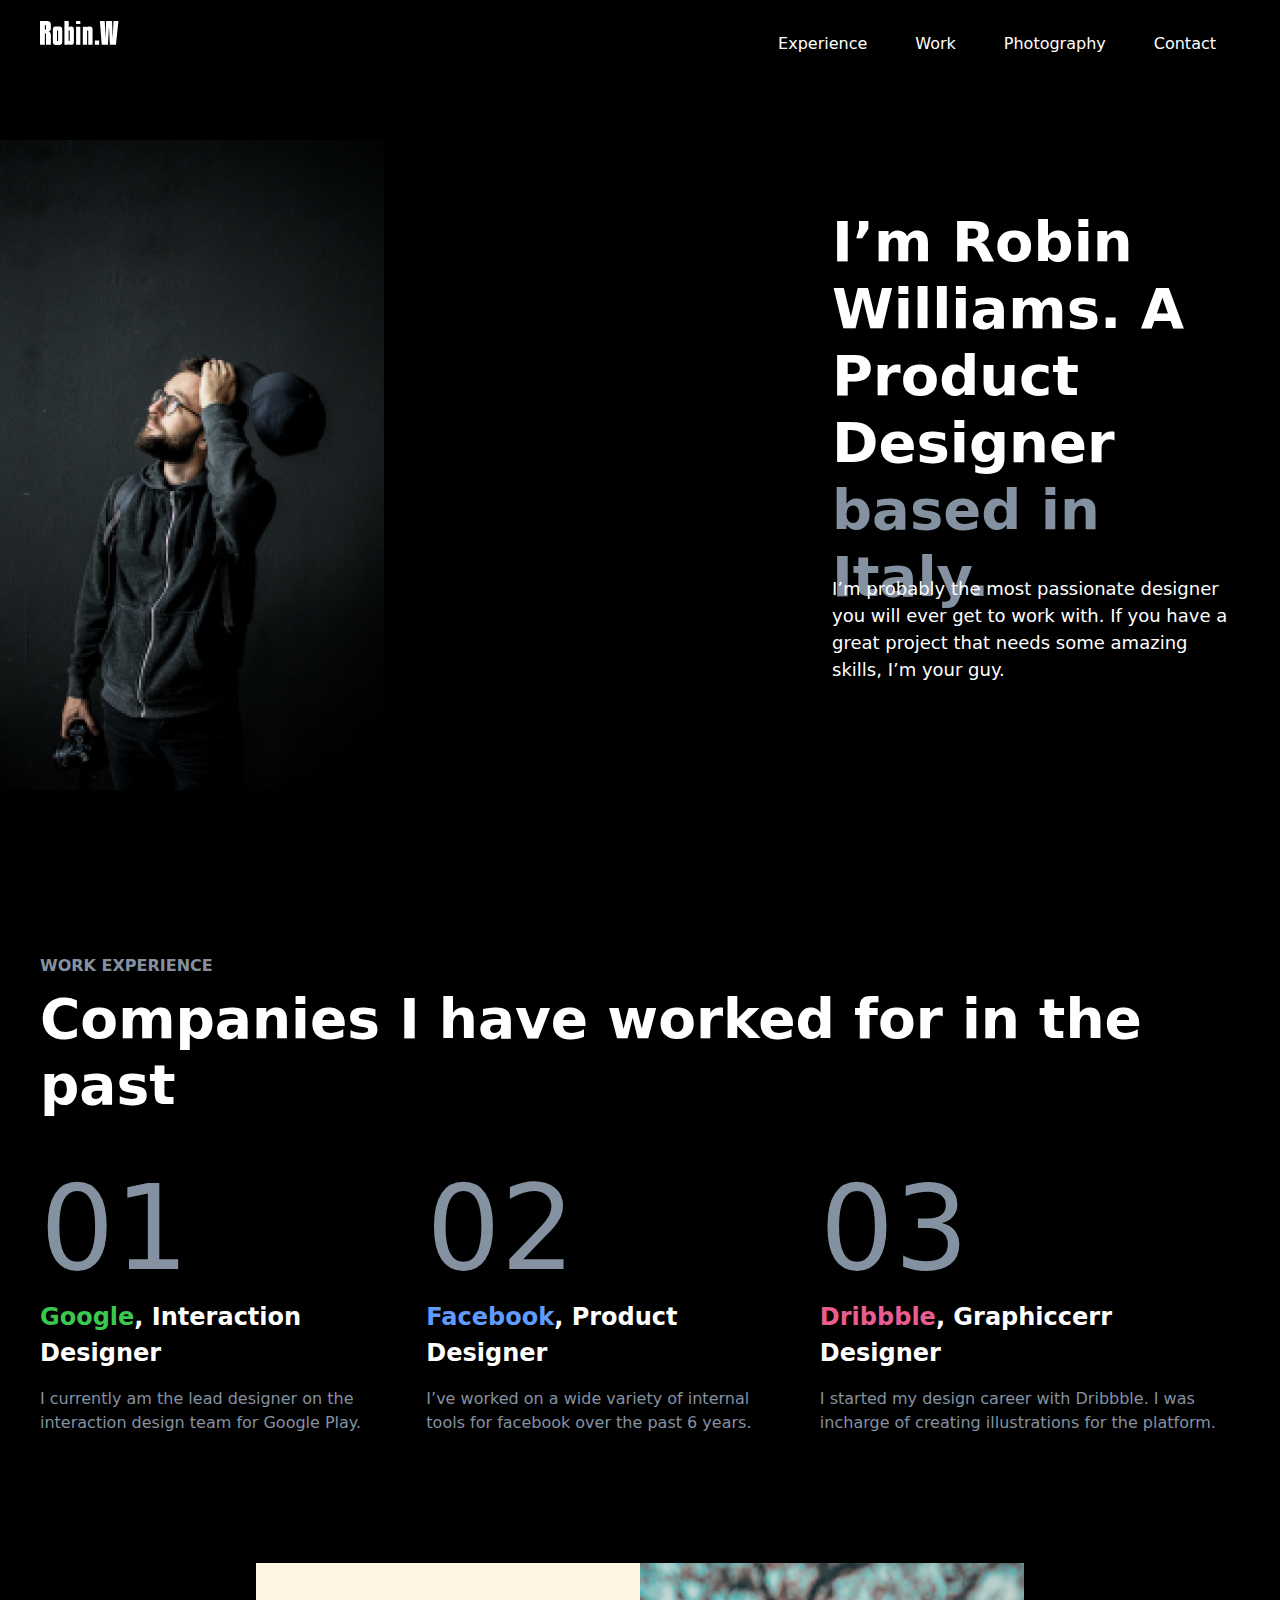
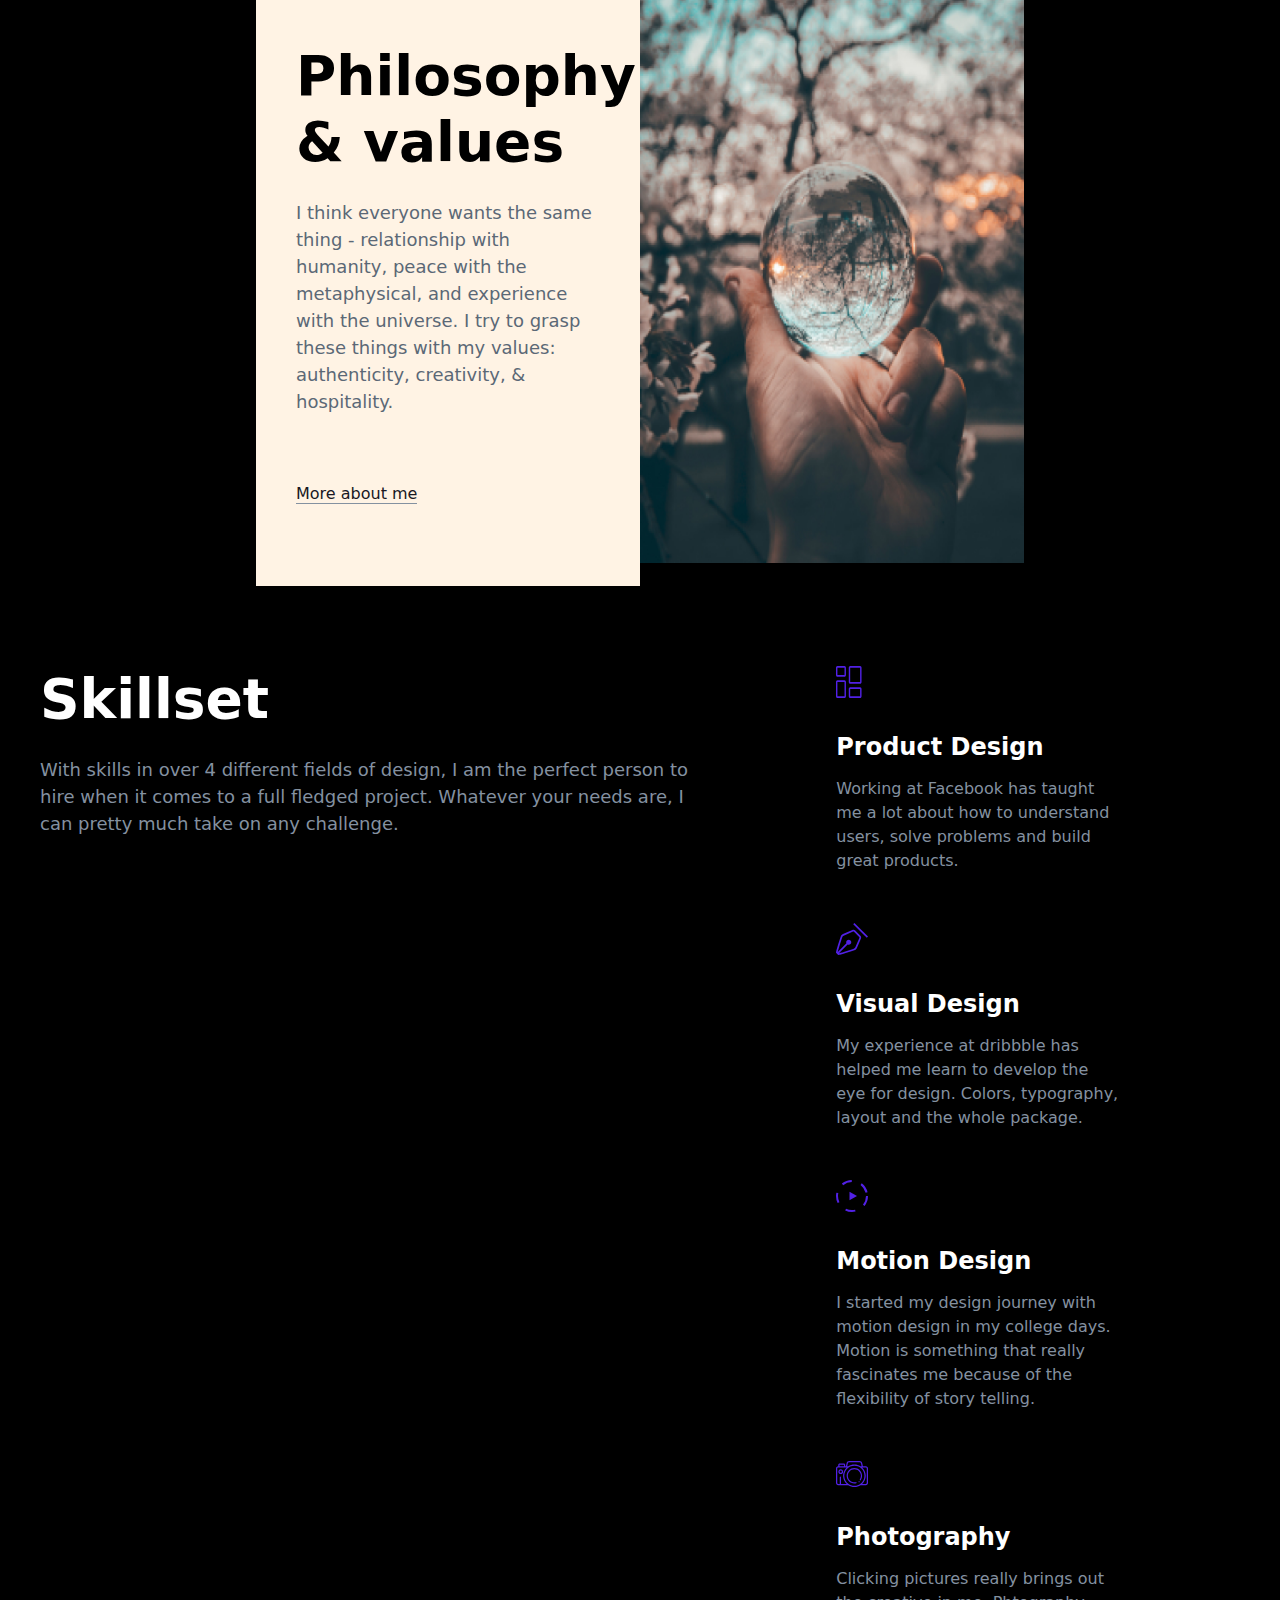
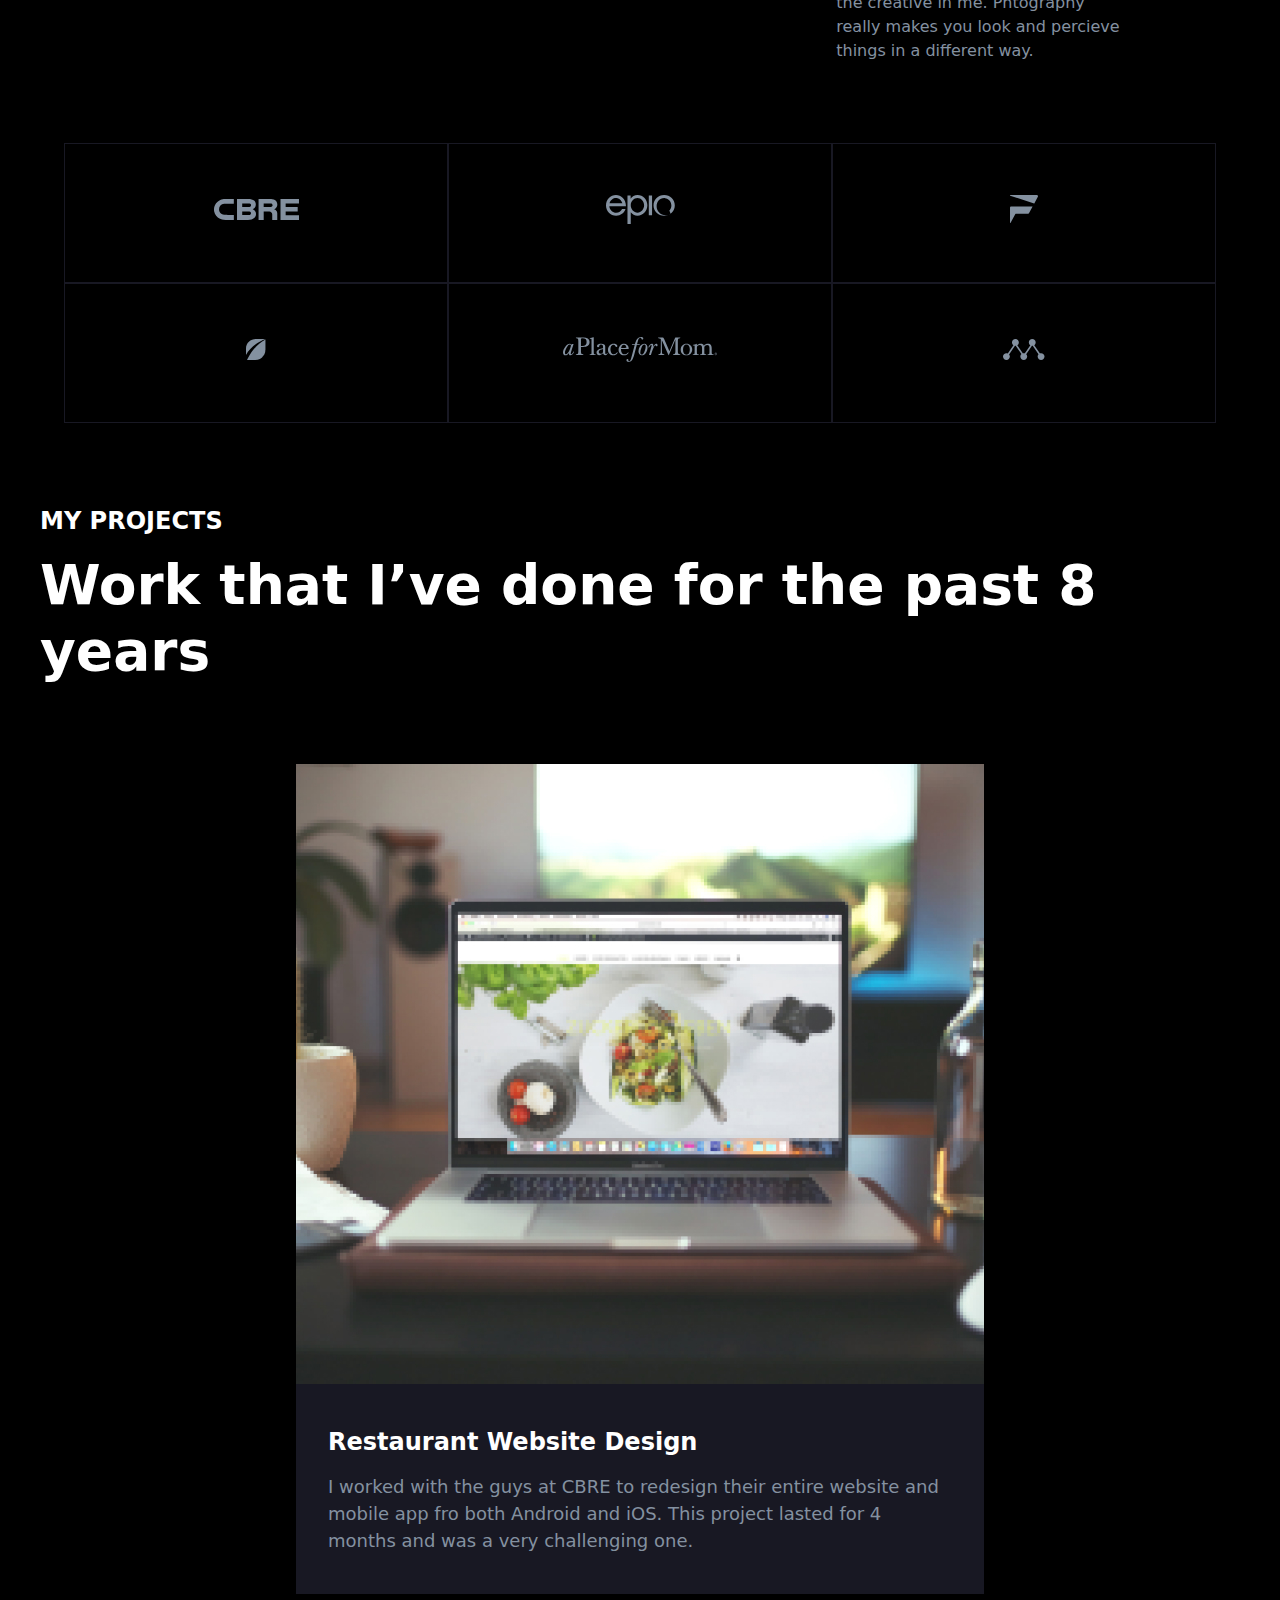
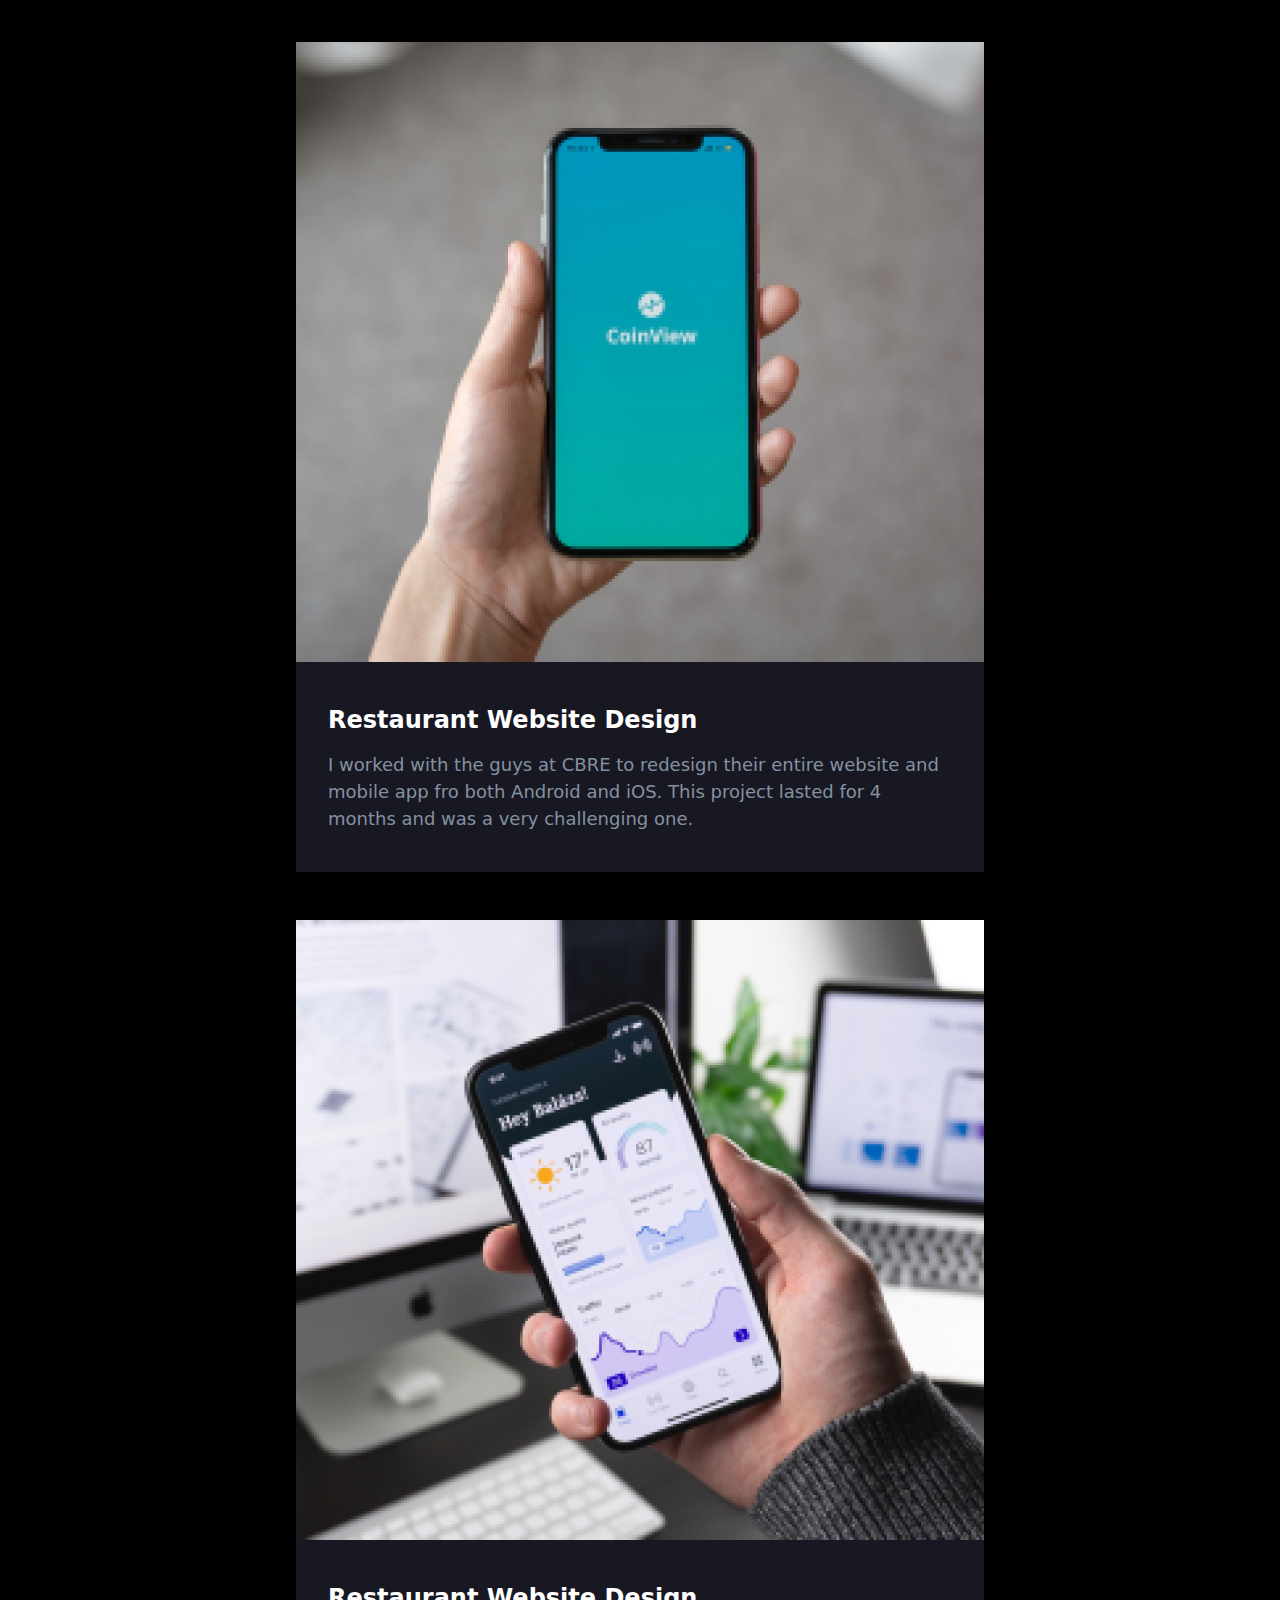
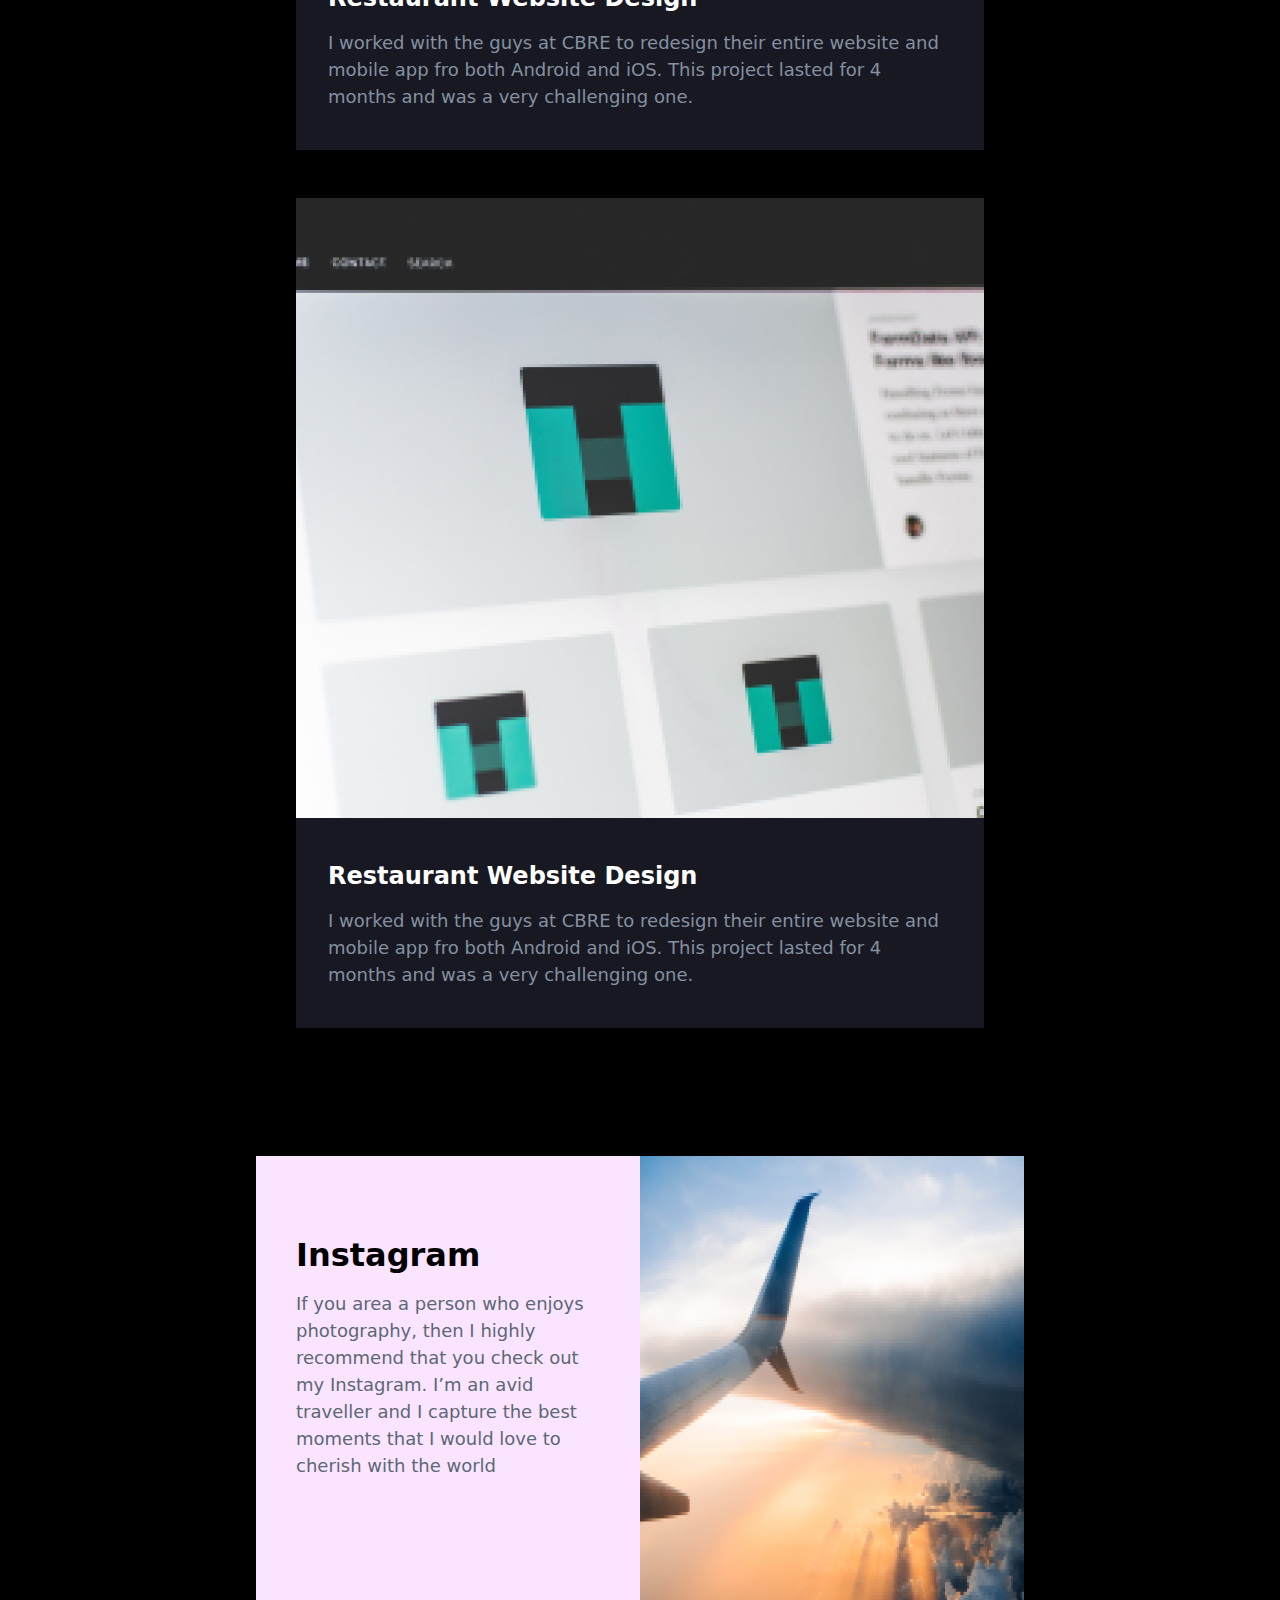
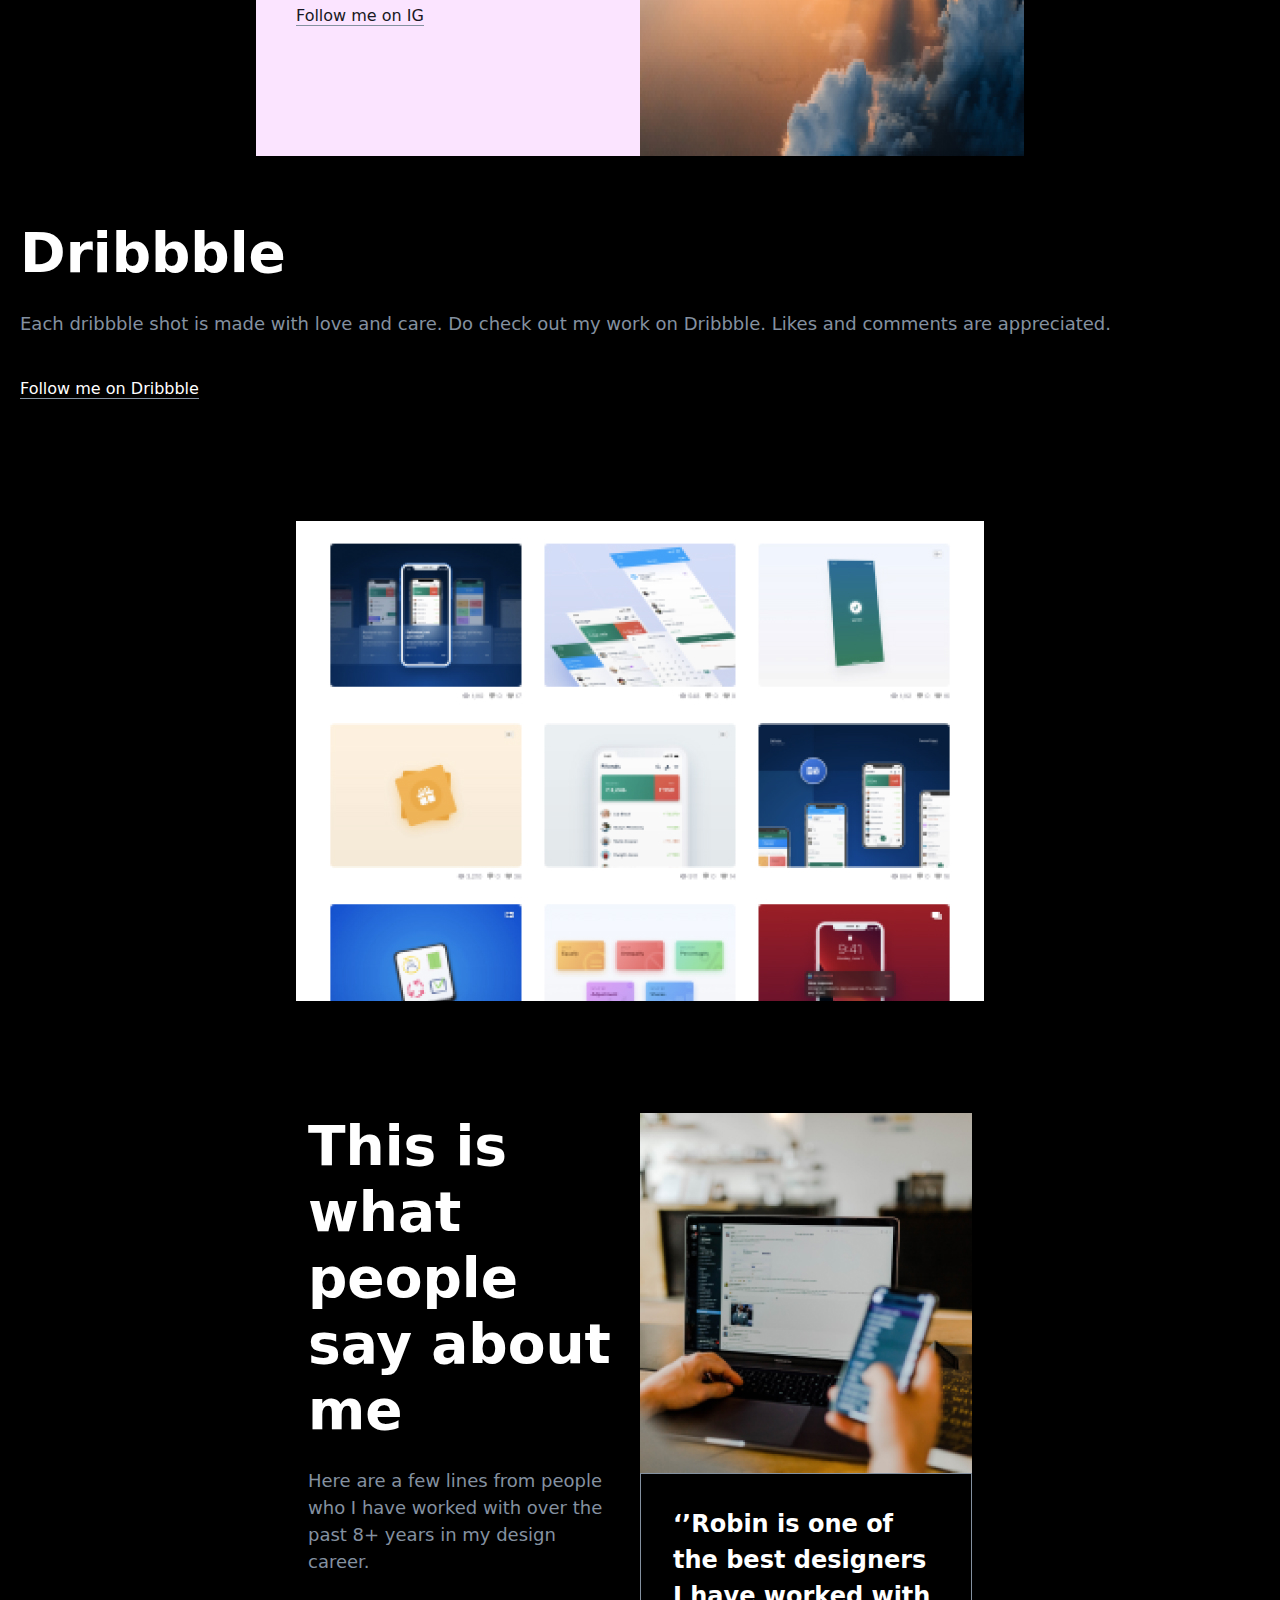
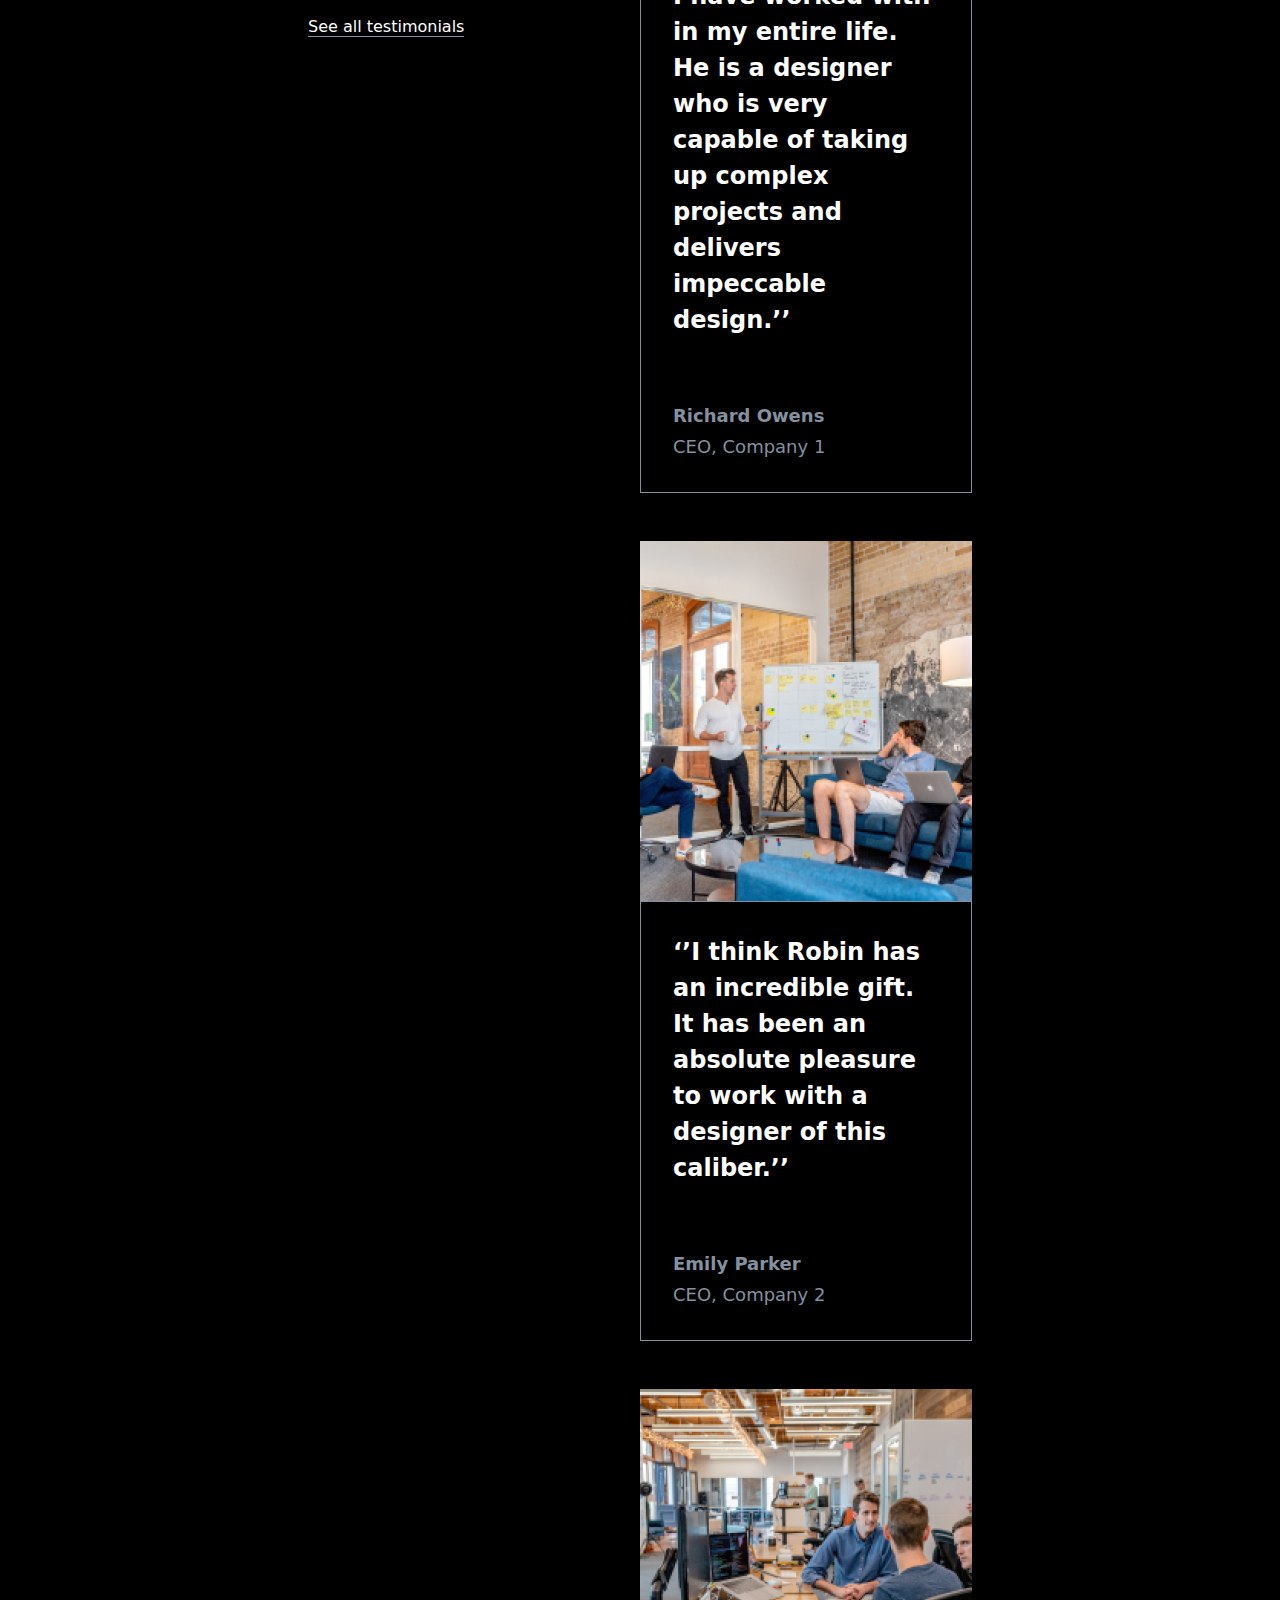
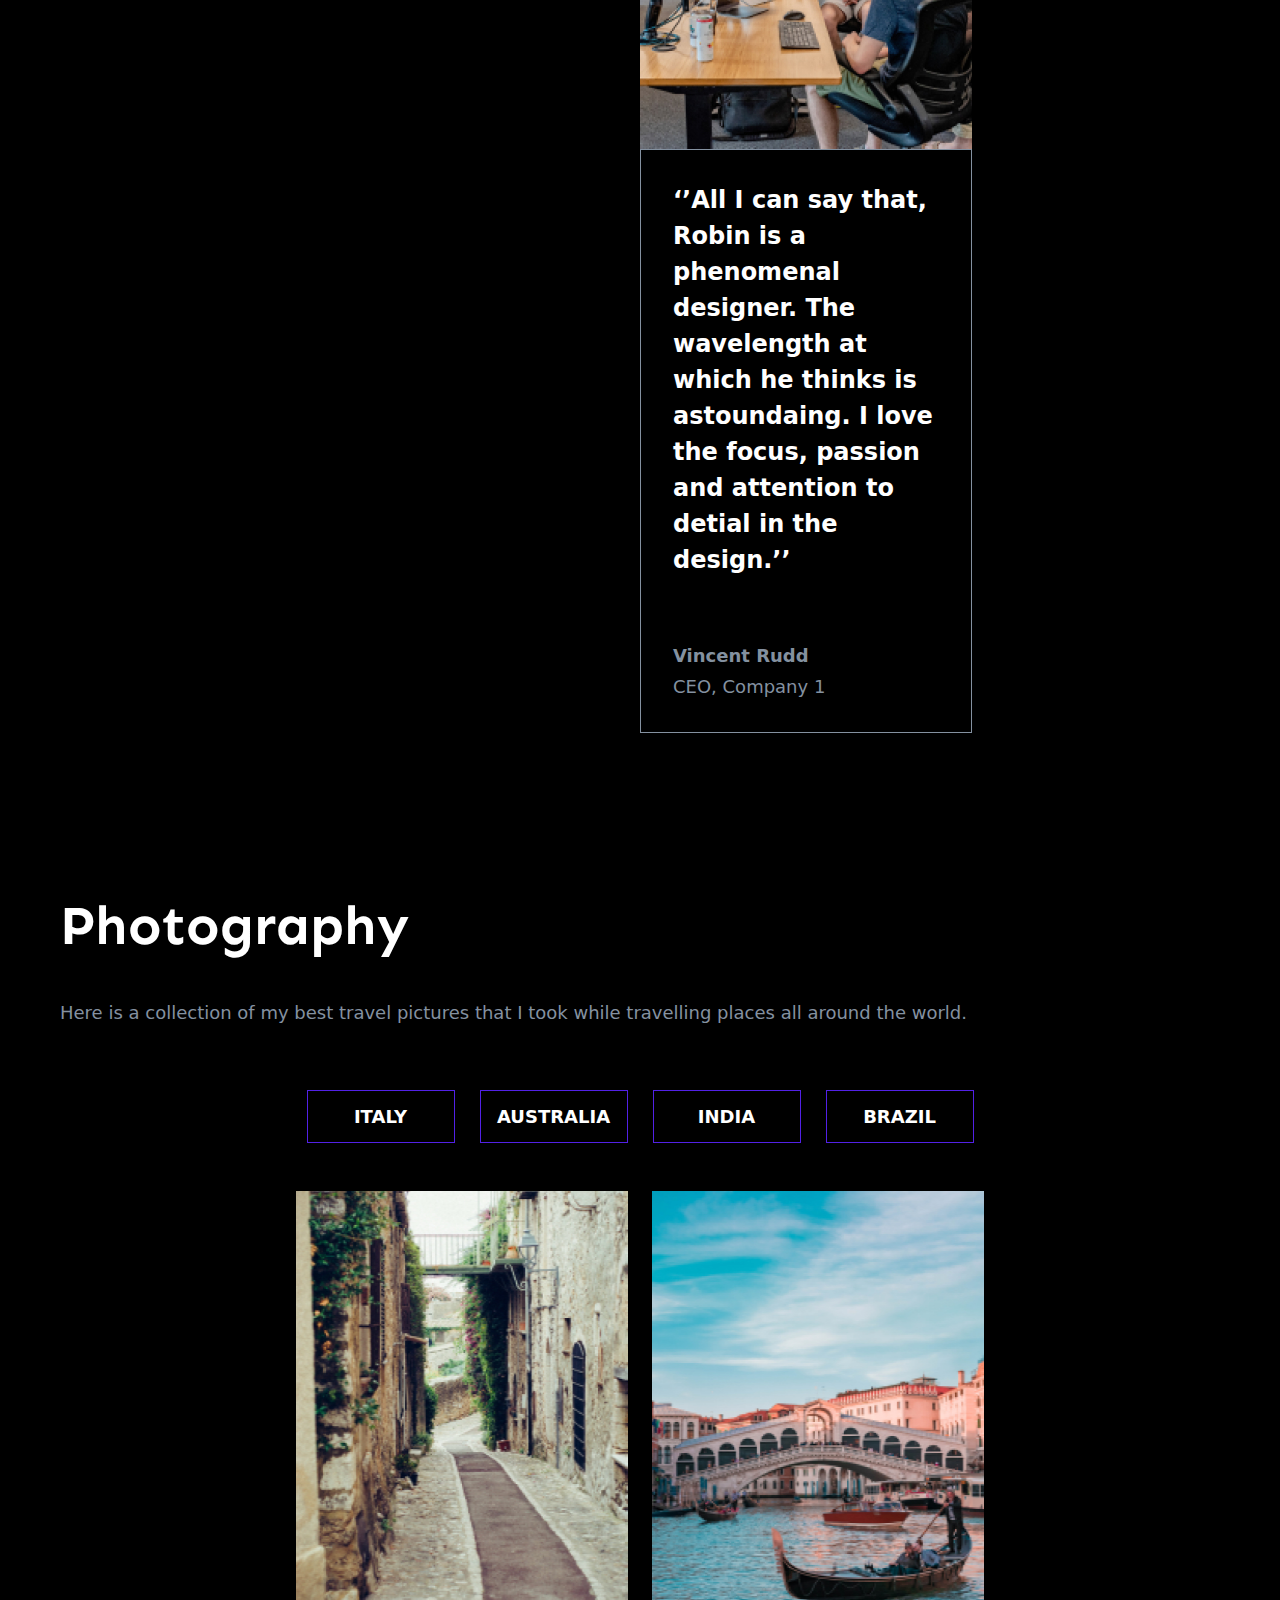
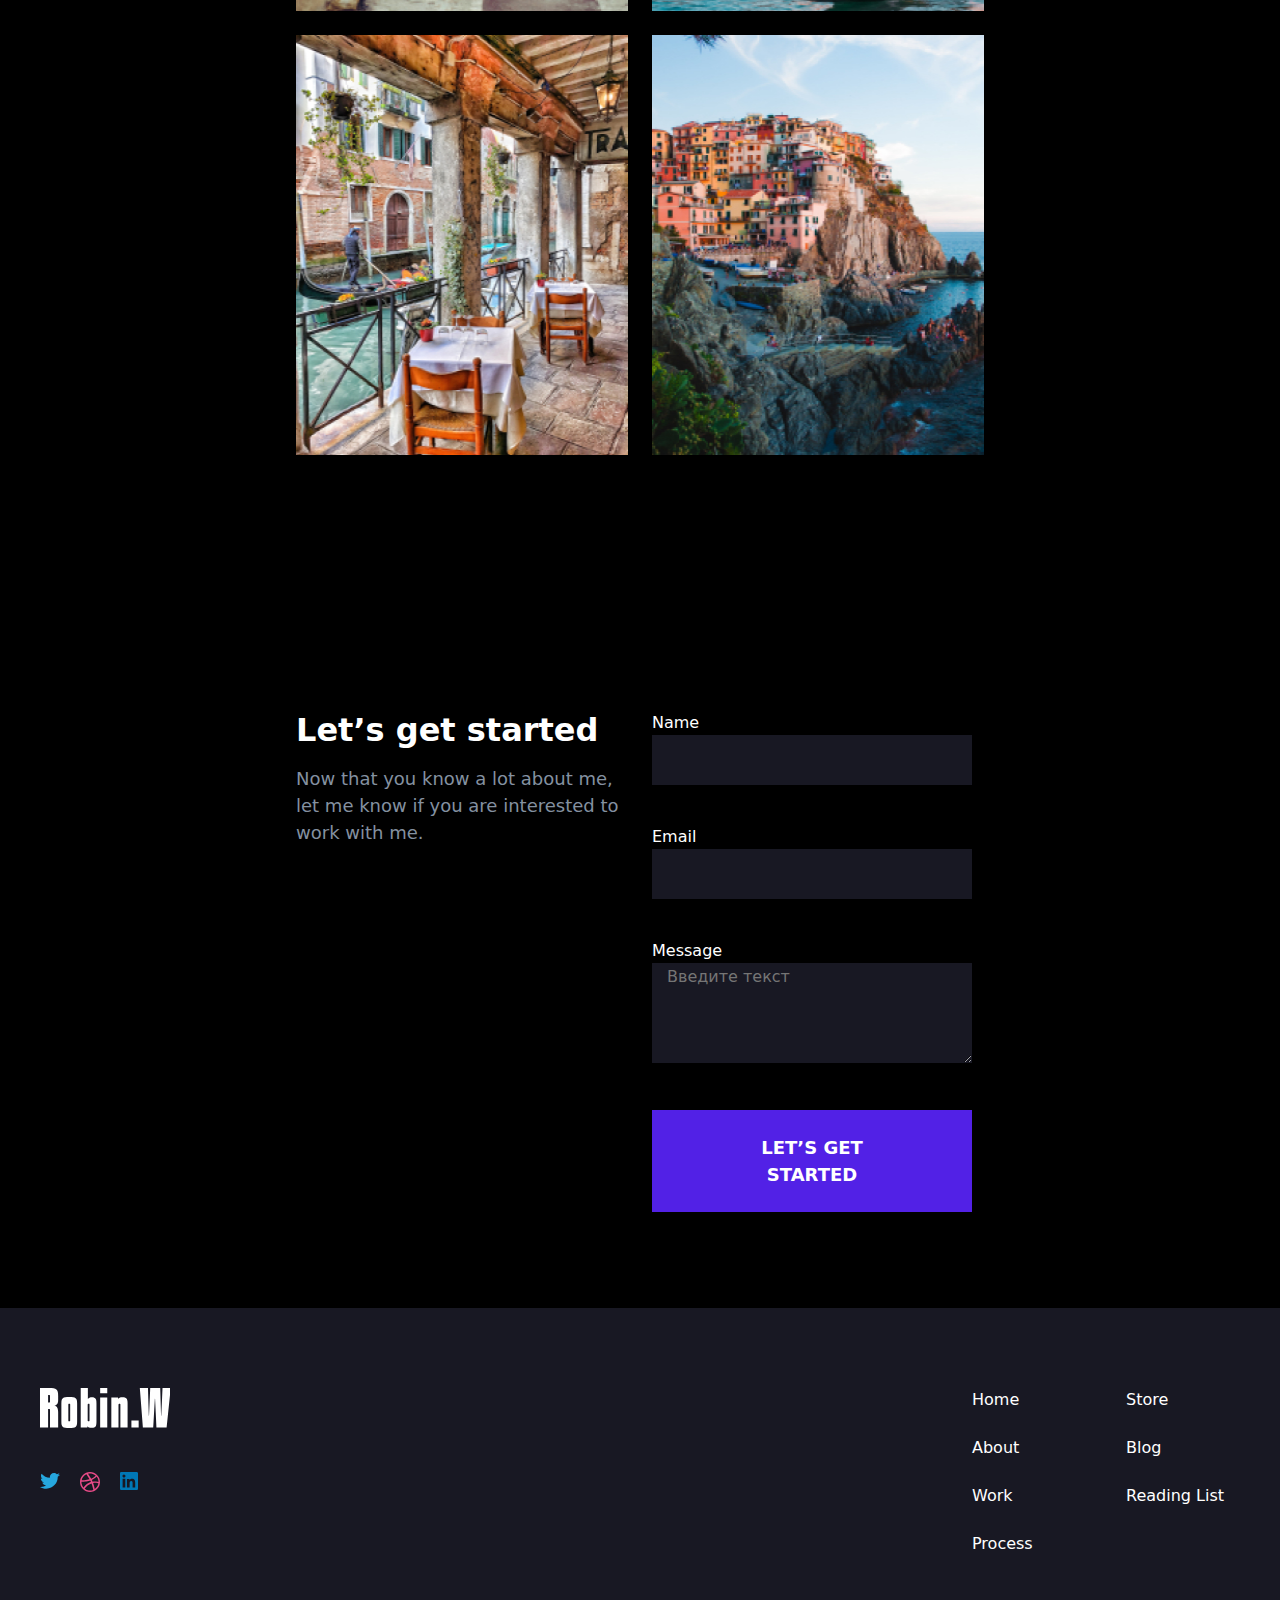
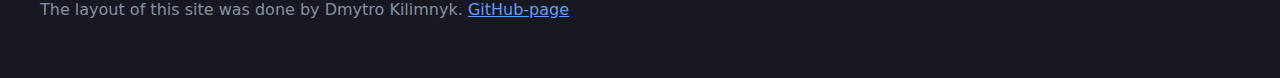
==== commit e2a4fd20: "PC 25%" ====
--- a/index.html
+++ b/index.html
@@ -82,6 +82,7 @@
     <img class="header__img" src="./imeges/header.jpg" alt="Robin">
     <div class="box-header-info">
         <img class="header__img2" src="./imeges/header2.jpg" alt="Robin">
+        <img class="header__img3" src="./imeges/header3.jpg" alt="Robin">
         <h1 class="header__tital">I’m Robin Williams. A Product Designer <span class="text-help">based in Italy.</span></h1>
         <div class="box-header__text">
             <p class="header__text">I’m probably the most passionate designer you will ever get to work with. If you have a great project that needs some amazing skills, I’m your guy.</p>
@@ -91,8 +92,10 @@
   <main>
       <section class="experience">
             <div class="conteiner">
-            <h2 class="experience__tital">WORK EXPERIENCE</h2>
-            <b class="experience__text">Companies I have worked for in the past</b>
+                <div class="expi-box">
+                    <h2 class="experience__tital">WORK EXPERIENCE</h2>
+                    <b class="experience__text">Companies I have worked for in the past</b>
+                </div>
             <ul class="experience__list list">
                 <li class="experience__item">
                     <b class="experience__job-number">01</b>
@@ -121,47 +124,50 @@
                     </div>
                     <div class="about-me__box">
                         <img  class="about-me__img" src="./imeges/about-me.jpg" alt="bb" width="360" height="450">
+                        <img  class="about-me__img2" src="./imeges/about3.jpg" alt="bb" width="720" height="600">
                     </div>
             </div>
         </section>
         <section class="skillset">
             <div class="conteiner">
-            <div class="skillset__box-tital">
-            <h2 class="skillset__tital">Skillset</h2>
-            <p class="skillset__text">With skills in over 4 different fields of design, I am the perfect person to hire when it comes to a full fledged project. Whatever your needs are, I can pretty much take on any challenge.</p>
-            </div>
-            <div class="skillset__box-info">
-                <ul class="skillset__list list">
-                    <li class="skillset__item">
-                        <svg class="skillset__svg" width="26" height="32">
-                            <use href="./imeges/icon.svg#skills1"></use>
-                        </svg>
-                        <h3 class="skillset__skill">Product Design</h3>
-                        <p class="skillset__info">Working at Facebook has taught me a lot about how to understand users, solve problems and build great products.</p>
-                    </li>
-                    <li class="skillset__item">
-                            <svg class="skillset__svg" width="32" height="32">
-                                <use href="./imeges/icon.svg#skills2"></use>
-                            </svg>
-                        <h3 class="skillset__skill">Visual Design</h3>
-                        <p class="skillset__info">My experience at dribbble has helped me learn to develop the eye for design. Colors, typography, layout and the whole package.</p>
-                    </li>
-                    <li class="skillset__item">
-                        <svg class="skillset__svg" width="32" height="32">
-                            <use href="./imeges/icon.svg#skills3"></use>
-                        </svg>
-                        <h3 class="skillset__skill">Motion Design</h3>
-                        <p class="skillset__info">I started my design journey with motion design in my college days. Motion is something that really fascinates me because of the flexibility of story telling. </p>
-                    </li>
-                    <li class="skillset__item">
-                        <svg class="skillset__svg" width="32" height="27">
-                            <use href="./imeges/icon.svg#skills4"></use>
-                        </svg>
-                        <h3 class="skillset__skill">Photography</h3>
-                        <p class="skillset__info">Clicking pictures really brings out the creative in me. Phtography really makes you look and percieve things in a different way.</p>
-                    </li>
-                </ul>
-                </div>
+                <div class="tt">
+                    <div class="skillset__box-tital">
+                    <h2 class="skillset__tital">Skillset</h2>
+                    <p class="skillset__text">With skills in over 4 different fields of design, I am the perfect person to hire when it comes to a full fledged project. Whatever your needs are, I can pretty much take on any challenge.</p>
+                    </div>
+                    <div class="skillset__box-info">
+                        <ul class="skillset__list list">
+                            <li class="skillset__item">
+                                <svg class="skillset__svg" width="26" height="32">
+                                    <use href="./imeges/icon.svg#skills1"></use>
+                                </svg>
+                                <h3 class="skillset__skill">Product Design</h3>
+                                <p class="skillset__info">Working at Facebook has taught me a lot about how to understand users, solve problems and build great products.</p>
+                            </li>
+                            <li class="skillset__item">
+                                    <svg class="skillset__svg" width="32" height="32">
+                                        <use href="./imeges/icon.svg#skills2"></use>
+                                    </svg>
+                                <h3 class="skillset__skill">Visual Design</h3>
+                                <p class="skillset__info">My experience at dribbble has helped me learn to develop the eye for design. Colors, typography, layout and the whole package.</p>
+                            </li>
+                            <li class="skillset__item">
+                                <svg class="skillset__svg" width="32" height="32">
+                                    <use href="./imeges/icon.svg#skills3"></use>
+                                </svg>
+                                <h3 class="skillset__skill">Motion Design</h3>
+                                <p class="skillset__info">I started my design journey with motion design in my college days. Motion is something that really fascinates me because of the flexibility of story telling. </p>
+                            </li>
+                            <li class="skillset__item">
+                                <svg class="skillset__svg" width="32" height="27">
+                                    <use href="./imeges/icon.svg#skills4"></use>
+                                </svg>
+                                <h3 class="skillset__skill">Photography</h3>
+                                <p class="skillset__info">Clicking pictures really brings out the creative in me. Phtography really makes you look and percieve things in a different way.</p>
+                            </li>
+                        </ul>
+                        </div>
+                 </div>
                 </div>
         </section>
         <section class="company">
@@ -212,8 +218,10 @@
         </section>
         <section class="project">
             <div class="conteiner">
-            <h2 class="project__tital">MY PROJECTS</h2>
-            <b class="project__info">Work that I’ve done for the past 8 years</b>
+                <div class="project-box-help">
+                    <h2 class="project__tital">MY PROJECTS</h2>
+                    <b class="project__info">Work that I’ve done for the past 8 years</b>
+                </div>
             <ul class="project__list list">
                 <li class="project__item">
                     <img class="project__img" src="./imeges/project1.jpg" alt="ee" >
--- a/css/main.min.css
+++ b/css/main.min.css
@@ -1 +1 @@
-body{font-family:"Sen";font-style:normal;font-weight:400;font-size:16px;line-height:150%;background-color:#000;color:#8491a0;width:100%}h1,h2,h3,h4,h5,h6,p{margin:0}img{display:block;max-width:100%;height:auto}.list{list-style:none;padding-left:0;margin:0}.link{text-decoration:none}.header{position:relative;border-bottom:2px dashed #8491a0}.header__img{width:360px}.header__img2{display:none}.header__logo::before{content:"";display:inline-block;background-image:url(../imeges/logo.svg.svg);width:79px;height:24px}.header__nav{height:72px;display:-webkit-box;display:-ms-flexbox;display:flex;padding:0 20px;-webkit-box-align:center;-ms-flex-align:center;align-items:center}.header__button{display:-webkit-box;display:-ms-flexbox;display:flex;position:absolute;right:20px;background-color:#000;border:none;cursor:pointer}.svg-menu-open,.svg-menu-close{fill:#fbe4ff}.header__button .svg-menu-close{display:none}.header__button.is-open .svg-menu-close{display:block}.header__button.is-open .svg-menu-open{display:none}.menu-box{position:absolute;top:72px;right:20px;z-index:10}.header__item:not(:last-child){margin-bottom:10px}.header-menu-button{font-weight:400;font-size:18px;line-height:150%;color:#fff;border-radius:4px;border:1px solid #5221e6;text-align:center;background-color:#000;-webkit-transition:background-color 250ms cubic-bezier(0.4, 0, 0.2, 1);transition:background-color 250ms cubic-bezier(0.4, 0, 0.2, 1);padding:8px 16px;width:150px}.header-menu-button:hover,.header-menu-button:focus{background-color:#5221e6}.header__item:nth-child(1){-webkit-transform:translateY(-1510%);transform:translateY(-1510%);-webkit-transition:-webkit-transform 250ms cubic-bezier(0.4, 0, 0.2, 1);transition:-webkit-transform 250ms cubic-bezier(0.4, 0, 0.2, 1);transition:transform 250ms cubic-bezier(0.4, 0, 0.2, 1);transition:transform 250ms cubic-bezier(0.4, 0, 0.2, 1), -webkit-transform 250ms cubic-bezier(0.4, 0, 0.2, 1)}.header__item:nth-child(1).is-open{-webkit-transform:translateY(0);transform:translateY(0)}.header__item:nth-child(2){-webkit-transform:translateY(-1510%);transform:translateY(-1510%);-webkit-transition:-webkit-transform 250ms cubic-bezier(0.4, 0, 0.2, 1) .2s;transition:-webkit-transform 250ms cubic-bezier(0.4, 0, 0.2, 1) .2s;transition:transform 250ms cubic-bezier(0.4, 0, 0.2, 1) .2s;transition:transform 250ms cubic-bezier(0.4, 0, 0.2, 1) .2s, -webkit-transform 250ms cubic-bezier(0.4, 0, 0.2, 1) .2s}.header__item:nth-child(2).is-open{-webkit-transform:translateY(0);transform:translateY(0)}.header__item:nth-child(3){-webkit-transform:translateY(-1510%);transform:translateY(-1510%);-webkit-transition:-webkit-transform 250ms cubic-bezier(0.4, 0, 0.2, 1) .4s;transition:-webkit-transform 250ms cubic-bezier(0.4, 0, 0.2, 1) .4s;transition:transform 250ms cubic-bezier(0.4, 0, 0.2, 1) .4s;transition:transform 250ms cubic-bezier(0.4, 0, 0.2, 1) .4s, -webkit-transform 250ms cubic-bezier(0.4, 0, 0.2, 1) .4s}.header__item:nth-child(3).is-open{-webkit-transform:translateY(0);transform:translateY(0)}.header__item:nth-child(4){-webkit-transform:translateY(-1510%);transform:translateY(-1510%);-webkit-transition:-webkit-transform 250ms cubic-bezier(0.4, 0, 0.2, 1) .6s;transition:-webkit-transform 250ms cubic-bezier(0.4, 0, 0.2, 1) .6s;transition:transform 250ms cubic-bezier(0.4, 0, 0.2, 1) .6s;transition:transform 250ms cubic-bezier(0.4, 0, 0.2, 1) .6s, -webkit-transform 250ms cubic-bezier(0.4, 0, 0.2, 1) .6s}.header__item:nth-child(4).is-open{-webkit-transform:translateY(0);transform:translateY(0)}.box-header-info{padding:0 20px;margin:48px 0}.header__tital{font-weight:700;font-size:32px;line-height:38px;color:#fff;margin-bottom:16px}.text-help{color:#8491a0}.header__text{font-weight:400;font-size:18px;line-height:150%;color:#fff}.menu-box-alt{display:none}@media screen and (max-width: 359px){.header__img{width:100%}}@media screen and (min-width: 768px){.menu-box-alt{display:inline}.menu-box{display:none}.header__button{display:none}.header__nav{padding:0 40px}.header__list-alt{display:-webkit-box;display:-ms-flexbox;display:flex;position:absolute;right:40px;top:0}.header-menu-button-alt{font-weight:400;font-size:16px;line-height:150%;padding:32px 24px;border:none;color:#fff;background-color:#000;-webkit-transition:background-color 250ms cubic-bezier(0.4, 0, 0.2, 1);transition:background-color 250ms cubic-bezier(0.4, 0, 0.2, 1)}.header__img{display:none}.header__img2{display:block}.box-header-info{position:relative;padding:0 0;margin:68px 0 164px 0}.header__tital{font-weight:700;font-size:56px;line-height:67px;width:408px;position:absolute;right:40px;top:68px}.header__text{font-style:normal;font-weight:400;font-size:18px;line-height:150%}.box-header__text{width:408px;position:absolute;top:435px;right:40px}.header{border:none}.header-menu-button-alt:hover,.header-menu-button-alt:focus{background-color:#5221e6}}.experience{padding:48px 20px}.experience__tital{font-weight:700;font-size:16px;line-height:150%;margin-bottom:8px}.experience__text{font-weight:700;font-size:32px;line-height:38px;color:#fff}.experience__job-number{font-weight:400;font-size:117px;line-height:141px}.experience__work-place{font-weight:700;font-size:24px;line-height:150%;margin-bottom:16px;color:#fff}.experience__info{font-weight:400;font-size:16px;line-height:150%}.google{color:#3cc74e}.facebook{color:#609bff}.d{color:#e95d90}.experience__item:not(:last-child){margin-bottom:48px}.experience__item{margin-top:40px}@media screen and (min-width: 768px){.experience{padding:0 40px 80px 40px}.experience__text{font-weight:700;font-size:55px;line-height:66px}.experience__list{display:-webkit-box;display:-ms-flexbox;display:flex}.experience__item:not(:last-child){margin-right:40px}}.about-me__info{padding:48px 20px;background-color:#fff3e4}.about-me__tital{font-weight:700;font-size:32px;line-height:38px;color:#000;margin-bottom:24px}.about-me__img{width:360;height:450px}.about-me__text{font-weight:400;font-size:18px;line-height:150%;color:#5b6876;margin-bottom:90px}.about-me__link{font-weight:400;font-size:16px;line-height:150%;border-bottom:1px solid #8491a0;color:#181823}@media screen and (min-width: 361px)and (max-width: 767px){.about-me__box{display:-webkit-box;display:-ms-flexbox;display:flex;-webkit-box-pack:center;-ms-flex-pack:center;justify-content:center;background-color:#fff3e4;padding-bottom:15px}}@media screen and (min-width: 768px){.about-me{display:-webkit-box;display:-ms-flexbox;display:flex;-webkit-box-pack:center;-ms-flex-pack:center;justify-content:center}.about-me__info{width:384px;padding:80px 40px}.about-me__img{width:384px;height:600px}.tt{display:-webkit-box;display:-ms-flexbox;display:flex}.about-me__tital{font-weight:700;font-size:55px;line-height:66px}.about-me__text{margin-bottom:67px}}.skillset{padding:78px 20px 64px 20px}.skillset__item{margin-top:69px;margin-bottom:64px}.skillset__tital{font-weight:700;font-size:32px;line-height:38px;color:#fff;margin-bottom:16px}.skillset__text{font-weight:400;font-size:18px;line-height:150%}.skillset__skill{font-weight:700;font-size:24px;line-height:150%;color:#fff;margin-top:24px}.skillset__info{font-weight:400;font-size:16px;line-height:150%;margin-top:12px}.skillset__info:not(:last-child){margin-bottom:48px}@media screen and (min-width: 768px){.skillset{padding:80px 40px}.skillset__tital{font-weight:700;font-size:55px;line-height:66px;margin-bottom:24px}.skillset__text{margin-bottom:48px}.skillset__list{display:-webkit-box;display:-ms-flexbox;display:flex;-ms-flex-wrap:wrap;flex-wrap:wrap;gap:50px}.skillset__item{margin:0 auto;margin-top:0;margin-bottom:0;width:284px}}.company__list{-webkit-box-pack:center;-ms-flex-pack:center;justify-content:center;display:-webkit-box;display:-ms-flexbox;display:flex;-ms-flex-wrap:wrap;flex-wrap:wrap}.company__item{display:-webkit-box;display:-ms-flexbox;display:flex;-webkit-box-pack:center;-ms-flex-pack:center;justify-content:center;-webkit-box-align:center;-ms-flex-align:center;align-items:center;border:1px solid #181823;width:180px;height:140px}@media screen and (min-width: 768px){.company__item{width:384px}}.project{padding:64px 20px 70px 20px}.project__img{width:320px;height:400px}.project__tital{font-weight:700;font-size:16px;line-height:150%;color:#8491a0;margin-bottom:8px}.project__img2{display:none}.project__info{font-weight:700;font-size:32px;line-height:38px;color:#fff}.project__list{margin-top:80px}.project__button{display:none}.project__box{padding:40px 32px 40px 32px;background-color:#181823}.project__item:not(:last-child){margin-bottom:48px}.project__tital{font-weight:700;font-size:24px;line-height:150%;color:#fff;margin-bottom:13px}.project__text{font-weight:400;font-size:18px;line-height:150%}@media screen and (min-width: 361px)and (max-width: 767px){.project__item{margin:0 auto;width:320px}}@media screen and (min-width: 768px){.project{padding:80px 40px}.project__info{font-weight:700;font-size:55px;line-height:66px}.project__img{display:none}.project__img2{display:block}.project__item{width:688}.project__box{width:688px}.project__list{display:-webkit-box;display:-ms-flexbox;display:flex;-ms-flex-wrap:wrap;flex-wrap:wrap;-webkit-box-pack:center;-ms-flex-pack:center;justify-content:center}}.instagram__info{padding:48px 20px 48px 20px;background-color:#fbe4ff}.instagram__tital{margin-bottom:16px;font-weight:700;font-size:32px;line-height:38px;color:#000}.instagram__text{margin-bottom:125px;font-weight:400;font-size:18px;line-height:150%;color:#5b6876}.instagram__link{font-weight:400;font-size:16px;line-height:150%;color:#181823;border-bottom:1px solid #8491a0}@media screen and (min-width: 361px)and (max-width: 767px){.instagram__img-box{display:-webkit-box;display:-ms-flexbox;display:flex;-webkit-box-pack:center;-ms-flex-pack:center;justify-content:center;background-color:#fbe4ff;padding-bottom:15px}}@media screen and (min-width: 768px){.instagram{display:-webkit-box;display:-ms-flexbox;display:flex;-webkit-box-pack:center;-ms-flex-pack:center;justify-content:center}.instagram__info{padding:80px 40px;width:384px}.instagram__img-box{width:384px;height:600px}}.dribbble{padding:64px 20px 112px 20px}.dribbble__img2{display:none}.dribbble__tital{font-weight:700;font-size:55px;line-height:66px;color:#fff;margin-bottom:24px}.dribbble__text{font-weight:400;font-size:18px;line-height:150%;margin-bottom:40px;color:#8491a0}.dribbble__link{font-weight:400;font-size:16px;line-height:150%;color:#fff;border-bottom:1px solid #8491a0}.dribbble__img{margin-top:68px}@media screen and (min-width: 361px)and (max-width: 767px){.dribbble__img-box{display:-webkit-box;display:-ms-flexbox;display:flex;-webkit-box-pack:center;-ms-flex-pack:center;justify-content:center}}@media screen and (min-width: 768px){.dribbble__img{display:none}.dribbble__img2{margin:0 auto;display:block;margin-top:120px}}.reviews{padding:0 20px}.reviews__tital{font-weight:700;font-size:32px;line-height:38px;color:#fff;margin-bottom:16px}.reviews__info{font-weight:400;font-size:18px;line-height:150%;margin-bottom:40px}.reviews__link{font-weight:400;font-size:16px;line-height:150%;color:#fff;border-bottom:1px solid #8491a0}.reviews__list{margin:68px 0}.reviews__item:not(:last-child){margin-bottom:48px}.reviews__card-info{padding:32px;border:1px solid #8491a0}.reviews__response{font-weight:700;font-size:24px;line-height:150%;color:#fff}.reviews__name{font-weight:700;font-size:18px;line-height:150%;margin-top:64px;margin-bottom:4px}.reviews__company{font-weight:400;font-size:18px;line-height:150%}@media screen and (min-width: 361px)and (max-width: 767px){.reviews__img{width:332px}.reviews__item{margin:0 auto;width:332px}}@media screen and (min-width: 768px){.reviews{display:-webkit-box;display:-ms-flexbox;display:flex;-webkit-box-pack:center;-ms-flex-pack:center;justify-content:center;padding:0 40px 160px 40px}.reviews__list{width:332px;margin:0 0}.reviews__tital{font-weight:700;font-size:55px;line-height:66px;margin-bottom:24px}.reviews__info{margin-right:24px}.reviews__text{width:332px}}.photography__tital{color:#fff;margin-bottom:24px;font-weight:400;font-size:18px;line-height:150%;margin-bottom:40px;padding:0 20px}.help{font-family:"Sen";font-style:normal;font-weight:700;font-size:32px;line-height:38px}.photography__text{padding:0 20px;font-weight:400;font-size:18px;line-height:150%;margin-bottom:40px}.photography__list{display:-webkit-box;display:-ms-flexbox;display:flex;-ms-flex-wrap:wrap;flex-wrap:wrap;-webkit-box-pack:center;-ms-flex-pack:center;justify-content:center;gap:25px}.photography__button{font-weight:700;font-size:18px;line-height:150%;color:#fff;background-color:#000;border:1px solid #5221e6;padding:12px 0;width:148px;-webkit-transition:background-color 250ms cubic-bezier(0.4, 0, 0.2, 1);transition:background-color 250ms cubic-bezier(0.4, 0, 0.2, 1)}.photography__button:hover,.photography__button:focus{background-color:#5221e6}.photography__list{margin-bottom:48px}.photography__foto{display:-webkit-box;display:-ms-flexbox;display:flex;-webkit-box-pack:center;-ms-flex-pack:center;justify-content:center}.photography__foto:not(:last-child){margin-bottom:24px}@media screen and (min-width: 768px){.photography{padding:0 40px 160px 40px}.help{font-weight:700;font-size:55px;line-height:66px}.photography__text{margin-bottom:64px}.photography__img{width:332px;height:420px}.photography__album{margin:0 auto;width:688px;display:-webkit-box;display:-ms-flexbox;display:flex;-ms-flex-wrap:wrap;flex-wrap:wrap;gap:24px}.photography__foto:not(:last-child){margin-bottom:0px}}.go{padding:96px 20px 48px 20px}.go__tital{margin-bottom:16px;font-weight:700;font-size:32px;line-height:38px;color:#fff}.go__info{font-weight:400;font-size:18px;line-height:150%}.go__text{margin-bottom:48px}.go__label{font-weight:400;font-size:16px;line-height:150%;color:#fff;margin-bottom:8px}.go__input{width:320px;height:50px;padding:5px 15px;background-color:#181823;border:none;color:#fff;margin-bottom:40px}.go__textarea{width:320px;height:100px;padding:5px 15px;border:none;background-color:#181823;color:#fff;margin-bottom:40px}.go__button{font-weight:700;font-size:18px;line-height:150%;color:#fff;margin:0 auto;width:320px;padding:24px 73px;background-color:#5221e6;border:none;margin-bottom:48px}@media screen and (max-width: 359px){.go__input{width:100%}.go__textarea{width:100%}.go__button{width:100%}}@media screen and (min-width: 361px)and (max-width: 767px){.go__form{margin:0 auto;width:320px}}@media screen and (min-width: 768px){.go{padding-left:40px;padding-right:40px;display:-webkit-box;display:-ms-flexbox;display:flex;-webkit-box-pack:center;-ms-flex-pack:center;justify-content:center}.go__text{width:332px;margin-right:24px}.go__list{width:332px}.go__tital{font-weight:700;font-size:32px;line-height:38px}}.footer{padding:48px 20px;background-color:#181823}.footer__logo::before{content:"";display:inline-block;background-image:url(../imeges/logo-footer.svg);width:130px;height:40px}.footer__list-icon{display:-webkit-box;display:-ms-flexbox;display:flex;margin-top:37px;margin-bottom:51px}.footer__item-icon:not(:last-child){margin-right:20px}.footer__item{width:154px;height:48px;font-style:normal}.footer__link{font-weight:400;font-size:16px;line-height:150%;color:#fff}.link-creat{color:#609bff}@media screen and (min-width: 768px){.footer{position:relative;padding:80px 40px 56px 40px}.footer-box__lists{display:-webkit-box;display:-ms-flexbox;display:flex;position:absolute;right:0}.footer__info{margin-top:48px}}/*# sourceMappingURL=main.min.css.map */+body{font-family:"Sen";font-style:normal;font-weight:400;font-size:16px;line-height:150%;background-color:#000;color:#8491a0;width:100%}h1,h2,h3,h4,h5,h6,p{margin:0}img{display:block;max-width:100%;height:auto}.list{list-style:none;padding-left:0;margin:0}.link{text-decoration:none}@media screen and (min-width: 1440px){.conteiner{width:1440px}body{width:1440px}}.header{position:relative;border-bottom:2px dashed #8491a0}.header__img{width:360px}.header__img2{display:none}.header__logo::before{content:"";display:inline-block;background-image:url(../imeges/logo.svg.svg);width:79px;height:24px}.header__nav{height:72px;display:-webkit-box;display:-ms-flexbox;display:flex;padding:0 20px;-webkit-box-align:center;-ms-flex-align:center;align-items:center}.header__button{display:-webkit-box;display:-ms-flexbox;display:flex;position:absolute;right:20px;background-color:#000;border:none;cursor:pointer}.svg-menu-open,.svg-menu-close{fill:#fbe4ff}.header__button .svg-menu-close{display:none}.header__button.is-open .svg-menu-close{display:block}.header__button.is-open .svg-menu-open{display:none}.menu-box{position:absolute;top:72px;right:20px;z-index:10}.header__item:not(:last-child){margin-bottom:10px}.header-menu-button{font-weight:400;font-size:18px;line-height:150%;color:#fff;border-radius:4px;border:1px solid #5221e6;text-align:center;background-color:#000;-webkit-transition:background-color 250ms cubic-bezier(0.4, 0, 0.2, 1);transition:background-color 250ms cubic-bezier(0.4, 0, 0.2, 1);padding:8px 16px;width:150px}.header-menu-button:hover,.header-menu-button:focus{background-color:#5221e6}.header__item:nth-child(1){-webkit-transform:translateY(-1510%);transform:translateY(-1510%);-webkit-transition:-webkit-transform 250ms cubic-bezier(0.4, 0, 0.2, 1);transition:-webkit-transform 250ms cubic-bezier(0.4, 0, 0.2, 1);transition:transform 250ms cubic-bezier(0.4, 0, 0.2, 1);transition:transform 250ms cubic-bezier(0.4, 0, 0.2, 1), -webkit-transform 250ms cubic-bezier(0.4, 0, 0.2, 1)}.header__item:nth-child(1).is-open{-webkit-transform:translateY(0);transform:translateY(0)}.header__item:nth-child(2){-webkit-transform:translateY(-1510%);transform:translateY(-1510%);-webkit-transition:-webkit-transform 250ms cubic-bezier(0.4, 0, 0.2, 1) .2s;transition:-webkit-transform 250ms cubic-bezier(0.4, 0, 0.2, 1) .2s;transition:transform 250ms cubic-bezier(0.4, 0, 0.2, 1) .2s;transition:transform 250ms cubic-bezier(0.4, 0, 0.2, 1) .2s, -webkit-transform 250ms cubic-bezier(0.4, 0, 0.2, 1) .2s}.header__item:nth-child(2).is-open{-webkit-transform:translateY(0);transform:translateY(0)}.header__item:nth-child(3){-webkit-transform:translateY(-1510%);transform:translateY(-1510%);-webkit-transition:-webkit-transform 250ms cubic-bezier(0.4, 0, 0.2, 1) .4s;transition:-webkit-transform 250ms cubic-bezier(0.4, 0, 0.2, 1) .4s;transition:transform 250ms cubic-bezier(0.4, 0, 0.2, 1) .4s;transition:transform 250ms cubic-bezier(0.4, 0, 0.2, 1) .4s, -webkit-transform 250ms cubic-bezier(0.4, 0, 0.2, 1) .4s}.header__item:nth-child(3).is-open{-webkit-transform:translateY(0);transform:translateY(0)}.header__item:nth-child(4){-webkit-transform:translateY(-1510%);transform:translateY(-1510%);-webkit-transition:-webkit-transform 250ms cubic-bezier(0.4, 0, 0.2, 1) .6s;transition:-webkit-transform 250ms cubic-bezier(0.4, 0, 0.2, 1) .6s;transition:transform 250ms cubic-bezier(0.4, 0, 0.2, 1) .6s;transition:transform 250ms cubic-bezier(0.4, 0, 0.2, 1) .6s, -webkit-transform 250ms cubic-bezier(0.4, 0, 0.2, 1) .6s}.header__item:nth-child(4).is-open{-webkit-transform:translateY(0);transform:translateY(0)}.box-header-info{padding:0 20px;margin:48px 0}.header__tital{font-weight:700;font-size:32px;line-height:38px;color:#fff;margin-bottom:16px}.text-help{color:#8491a0}.header__text{font-weight:400;font-size:18px;line-height:150%;color:#fff}.header__img3{display:none}.menu-box-alt{display:none}@media screen and (max-width: 359px){.header__img{width:100%}}@media screen and (min-width: 768px){.menu-box-alt{display:inline}.menu-box{display:none}.header__button{display:none}.header__nav{padding:0 40px}.header__list-alt{display:-webkit-box;display:-ms-flexbox;display:flex;position:absolute;right:40px;top:0}.header-menu-button-alt{font-weight:400;font-size:16px;line-height:150%;padding:32px 24px;border:none;color:#fff;background-color:#000;-webkit-transition:background-color 250ms cubic-bezier(0.4, 0, 0.2, 1);transition:background-color 250ms cubic-bezier(0.4, 0, 0.2, 1)}.header__img{display:none}.header__img2{display:block}.box-header-info{position:relative;padding:0 0;margin:68px 0 164px 0}.header__tital{font-weight:700;font-size:56px;line-height:67px;width:408px;position:absolute;right:40px;top:68px}.header__text{font-style:normal;font-weight:400;font-size:18px;line-height:150%}.box-header__text{width:408px;position:absolute;top:435px;right:40px}.header{border:none}.header-menu-button-alt:hover,.header-menu-button-alt:focus{background-color:#5221e6}.header__img3{display:none}}@media screen and (min-width: 1440px){.header__nav{padding:0 72px}.header__tital{width:738px;top:141px}.box-header__text{width:738px;top:385px}.header__img2{display:none}.header__img3{display:block}.header{height:900px;border-bottom:2px dashed #8491a0;background-image:-webkit-gradient(linear, left top, right top, color-stop(37%, #000000), color-stop(37%, #181823));background-image:linear-gradient(to right, #000000 37%, #181823 37%)}.header-menu-button-alt{background-color:#181823}}.experience{padding:48px 20px}.experience__tital{font-weight:700;font-size:16px;line-height:150%;margin-bottom:8px}.experience__text{font-weight:700;font-size:32px;line-height:38px;color:#fff}.experience__job-number{font-weight:400;font-size:117px;line-height:141px}.experience__work-place{font-weight:700;font-size:24px;line-height:150%;margin-bottom:16px;color:#fff}.experience__info{font-weight:400;font-size:16px;line-height:150%}.google{color:#3cc74e}.facebook{color:#609bff}.d{color:#e95d90}.experience__item:not(:last-child){margin-bottom:48px}.experience__item{margin-top:40px}@media screen and (min-width: 768px){.experience{padding:0 40px 80px 40px}.experience__text{font-weight:700;font-size:55px;line-height:66px}.experience__list{display:-webkit-box;display:-ms-flexbox;display:flex}.experience__item:not(:last-child){margin-right:40px}}@media screen and (min-width: 1440px){.experience{padding:120px 72px}.expi-box{width:690px}.experience__item{width:368px}.experience__item:not(:last-child){margin-right:72px}}.about-me__info{padding:48px 20px;background-color:#fff3e4}.about-me__tital{font-weight:700;font-size:32px;line-height:38px;color:#000;margin-bottom:24px}.about-me__img{width:360;height:450px}.about-me__text{font-weight:400;font-size:18px;line-height:150%;color:#5b6876;margin-bottom:90px}.about-me__link{font-weight:400;font-size:16px;line-height:150%;border-bottom:1px solid #8491a0;color:#181823}.about-me__img2{display:none}@media screen and (min-width: 361px)and (max-width: 767px){.about-me__box{display:-webkit-box;display:-ms-flexbox;display:flex;-webkit-box-pack:center;-ms-flex-pack:center;justify-content:center;background-color:#fff3e4;padding-bottom:15px}}@media screen and (min-width: 768px){.about-me{display:-webkit-box;display:-ms-flexbox;display:flex;-webkit-box-pack:center;-ms-flex-pack:center;justify-content:center}.about-me__info{width:384px;padding:80px 40px}.about-me__img{width:384px;height:600px}.tt{display:-webkit-box;display:-ms-flexbox;display:flex}.about-me__tital{font-weight:700;font-size:55px;line-height:66px}.about-me__text{margin-bottom:67px}}@media screen and (min-width: 1440px){.about-me__info{width:720px;padding:120px 72px}.about-me__img{width:720px;height:600px}.about-me__img{display:none}.about-me__img2{display:block}}.skillset{padding:78px 20px 64px 20px}.skillset__item{margin-top:69px;margin-bottom:64px}.skillset__tital{font-weight:700;font-size:32px;line-height:38px;color:#fff;margin-bottom:16px}.skillset__text{font-weight:400;font-size:18px;line-height:150%}.skillset__skill{font-weight:700;font-size:24px;line-height:150%;color:#fff;margin-top:24px}.skillset__info{font-weight:400;font-size:16px;line-height:150%;margin-top:12px}.skillset__info:not(:last-child){margin-bottom:48px}@media screen and (min-width: 768px){.skillset{padding:80px 40px}.skillset__tital{font-weight:700;font-size:55px;line-height:66px;margin-bottom:24px}.skillset__text{margin-bottom:48px}.skillset__list{display:-webkit-box;display:-ms-flexbox;display:flex;-ms-flex-wrap:wrap;flex-wrap:wrap;gap:50px}.skillset__item{margin:0 auto;margin-top:0;margin-bottom:0;width:284px}}@media screen and (min-width: 1440px){.skillset{padding:120px 72px}.skillset__box-tital{width:368px;margin-right:72px}.skillset__item{width:368px}.skillset__box-info{width:808px}}.company__list{-webkit-box-pack:center;-ms-flex-pack:center;justify-content:center;display:-webkit-box;display:-ms-flexbox;display:flex;-ms-flex-wrap:wrap;flex-wrap:wrap}.company__item{display:-webkit-box;display:-ms-flexbox;display:flex;-webkit-box-pack:center;-ms-flex-pack:center;justify-content:center;-webkit-box-align:center;-ms-flex-align:center;align-items:center;border:1px solid #181823;width:180px;height:140px}@media screen and (min-width: 768px){.company__item{width:384px}}@media screen and (min-width: 1440px){.company{max-width:1440px}}.project{padding:64px 20px 70px 20px}.project__img{width:320px;height:400px}.project__tital{font-weight:700;font-size:16px;line-height:150%;color:#8491a0;margin-bottom:8px}.project__img2{display:none}.project__info{font-weight:700;font-size:32px;line-height:38px;color:#fff}.project__list{margin-top:80px}.project__button{display:none}.project__box{padding:40px 32px 40px 32px;background-color:#181823}.project__item:not(:last-child){margin-bottom:48px}.project__tital{font-weight:700;font-size:24px;line-height:150%;color:#fff;margin-bottom:13px}.project__text{font-weight:400;font-size:18px;line-height:150%}@media screen and (min-width: 361px)and (max-width: 767px){.project__item{margin:0 auto;width:320px}}@media screen and (min-width: 768px){.project{padding:80px 40px}.project__info{font-weight:700;font-size:55px;line-height:66px}.project__img{display:none}.project__img2{display:block}.project__item{width:688}.project__box{width:688px}.project__list{display:-webkit-box;display:-ms-flexbox;display:flex;-ms-flex-wrap:wrap;flex-wrap:wrap;-webkit-box-pack:center;-ms-flex-pack:center;justify-content:center}}@media screen and (min-width: 1440px){.project{padding:120px 72px 153px 72px}.project-box-help{width:572px}.project__item{width:636px}.project__box{width:636px}.project__list{-webkit-box-pack:start;-ms-flex-pack:start;justify-content:start}}.instagram__info{padding:48px 20px 48px 20px;background-color:#fbe4ff}.instagram__tital{margin-bottom:16px;font-weight:700;font-size:32px;line-height:38px;color:#000}.instagram__text{margin-bottom:125px;font-weight:400;font-size:18px;line-height:150%;color:#5b6876}.instagram__link{font-weight:400;font-size:16px;line-height:150%;color:#181823;border-bottom:1px solid #8491a0}@media screen and (min-width: 361px)and (max-width: 767px){.instagram__img-box{display:-webkit-box;display:-ms-flexbox;display:flex;-webkit-box-pack:center;-ms-flex-pack:center;justify-content:center;background-color:#fbe4ff;padding-bottom:15px}}@media screen and (min-width: 768px){.instagram{display:-webkit-box;display:-ms-flexbox;display:flex;-webkit-box-pack:center;-ms-flex-pack:center;justify-content:center}.instagram__info{padding:80px 40px;width:384px}.instagram__img-box{width:384px;height:600px}}.dribbble{padding:64px 20px 112px 20px}.dribbble__img2{display:none}.dribbble__tital{font-weight:700;font-size:55px;line-height:66px;color:#fff;margin-bottom:24px}.dribbble__text{font-weight:400;font-size:18px;line-height:150%;margin-bottom:40px;color:#8491a0}.dribbble__link{font-weight:400;font-size:16px;line-height:150%;color:#fff;border-bottom:1px solid #8491a0}.dribbble__img{margin-top:68px}@media screen and (min-width: 361px)and (max-width: 767px){.dribbble__img-box{display:-webkit-box;display:-ms-flexbox;display:flex;-webkit-box-pack:center;-ms-flex-pack:center;justify-content:center}}@media screen and (min-width: 768px){.dribbble__img{display:none}.dribbble__img2{margin:0 auto;display:block;margin-top:120px}}.reviews{padding:0 20px}.reviews__tital{font-weight:700;font-size:32px;line-height:38px;color:#fff;margin-bottom:16px}.reviews__info{font-weight:400;font-size:18px;line-height:150%;margin-bottom:40px}.reviews__link{font-weight:400;font-size:16px;line-height:150%;color:#fff;border-bottom:1px solid #8491a0}.reviews__list{margin:68px 0}.reviews__item:not(:last-child){margin-bottom:48px}.reviews__card-info{padding:32px;border:1px solid #8491a0}.reviews__response{font-weight:700;font-size:24px;line-height:150%;color:#fff}.reviews__name{font-weight:700;font-size:18px;line-height:150%;margin-top:64px;margin-bottom:4px}.reviews__company{font-weight:400;font-size:18px;line-height:150%}@media screen and (min-width: 361px)and (max-width: 767px){.reviews__img{width:332px}.reviews__item{margin:0 auto;width:332px}}@media screen and (min-width: 768px){.reviews{display:-webkit-box;display:-ms-flexbox;display:flex;-webkit-box-pack:center;-ms-flex-pack:center;justify-content:center;padding:0 40px 160px 40px}.reviews__list{width:332px;margin:0 0}.reviews__tital{font-weight:700;font-size:55px;line-height:66px;margin-bottom:24px}.reviews__info{margin-right:24px}.reviews__text{width:332px}}.photography__tital{color:#fff;margin-bottom:24px;font-weight:400;font-size:18px;line-height:150%;margin-bottom:40px;padding:0 20px}.help{font-family:"Sen";font-style:normal;font-weight:700;font-size:32px;line-height:38px}.photography__text{padding:0 20px;font-weight:400;font-size:18px;line-height:150%;margin-bottom:40px}.photography__list{display:-webkit-box;display:-ms-flexbox;display:flex;-ms-flex-wrap:wrap;flex-wrap:wrap;-webkit-box-pack:center;-ms-flex-pack:center;justify-content:center;gap:25px}.photography__button{font-weight:700;font-size:18px;line-height:150%;color:#fff;background-color:#000;border:1px solid #5221e6;padding:12px 0;width:148px;-webkit-transition:background-color 250ms cubic-bezier(0.4, 0, 0.2, 1);transition:background-color 250ms cubic-bezier(0.4, 0, 0.2, 1)}.photography__button:hover,.photography__button:focus{background-color:#5221e6}.photography__list{margin-bottom:48px}.photography__foto{display:-webkit-box;display:-ms-flexbox;display:flex;-webkit-box-pack:center;-ms-flex-pack:center;justify-content:center}.photography__foto:not(:last-child){margin-bottom:24px}@media screen and (min-width: 768px){.photography{padding:0 40px 160px 40px}.help{font-weight:700;font-size:55px;line-height:66px}.photography__text{margin-bottom:64px}.photography__img{width:332px;height:420px}.photography__album{margin:0 auto;width:688px;display:-webkit-box;display:-ms-flexbox;display:flex;-ms-flex-wrap:wrap;flex-wrap:wrap;gap:24px}.photography__foto:not(:last-child){margin-bottom:0px}}.go{padding:96px 20px 48px 20px}.go__tital{margin-bottom:16px;font-weight:700;font-size:32px;line-height:38px;color:#fff}.go__info{font-weight:400;font-size:18px;line-height:150%}.go__text{margin-bottom:48px}.go__label{font-weight:400;font-size:16px;line-height:150%;color:#fff;margin-bottom:8px}.go__input{width:320px;height:50px;padding:5px 15px;background-color:#181823;border:none;color:#fff;margin-bottom:40px}.go__textarea{width:320px;height:100px;padding:5px 15px;border:none;background-color:#181823;color:#fff;margin-bottom:40px}.go__button{font-weight:700;font-size:18px;line-height:150%;color:#fff;margin:0 auto;width:320px;padding:24px 73px;background-color:#5221e6;border:none;margin-bottom:48px}@media screen and (max-width: 359px){.go__input{width:100%}.go__textarea{width:100%}.go__button{width:100%}}@media screen and (min-width: 361px)and (max-width: 767px){.go__form{margin:0 auto;width:320px}}@media screen and (min-width: 768px){.go{padding-left:40px;padding-right:40px;display:-webkit-box;display:-ms-flexbox;display:flex;-webkit-box-pack:center;-ms-flex-pack:center;justify-content:center}.go__text{width:332px;margin-right:24px}.go__list{width:332px}.go__tital{font-weight:700;font-size:32px;line-height:38px}}.footer{padding:48px 20px;background-color:#181823}.footer__logo::before{content:"";display:inline-block;background-image:url(../imeges/logo-footer.svg);width:130px;height:40px}.footer__list-icon{display:-webkit-box;display:-ms-flexbox;display:flex;margin-top:37px;margin-bottom:51px}.footer__item-icon:not(:last-child){margin-right:20px}.footer__item{width:154px;height:48px;font-style:normal}.footer__link{font-weight:400;font-size:16px;line-height:150%;color:#fff}.link-creat{color:#609bff}@media screen and (min-width: 768px){.footer{position:relative;padding:80px 40px 56px 40px}.footer-box__lists{display:-webkit-box;display:-ms-flexbox;display:flex;position:absolute;right:0}.footer__info{margin-top:48px}}/*# sourceMappingURL=main.min.css.map */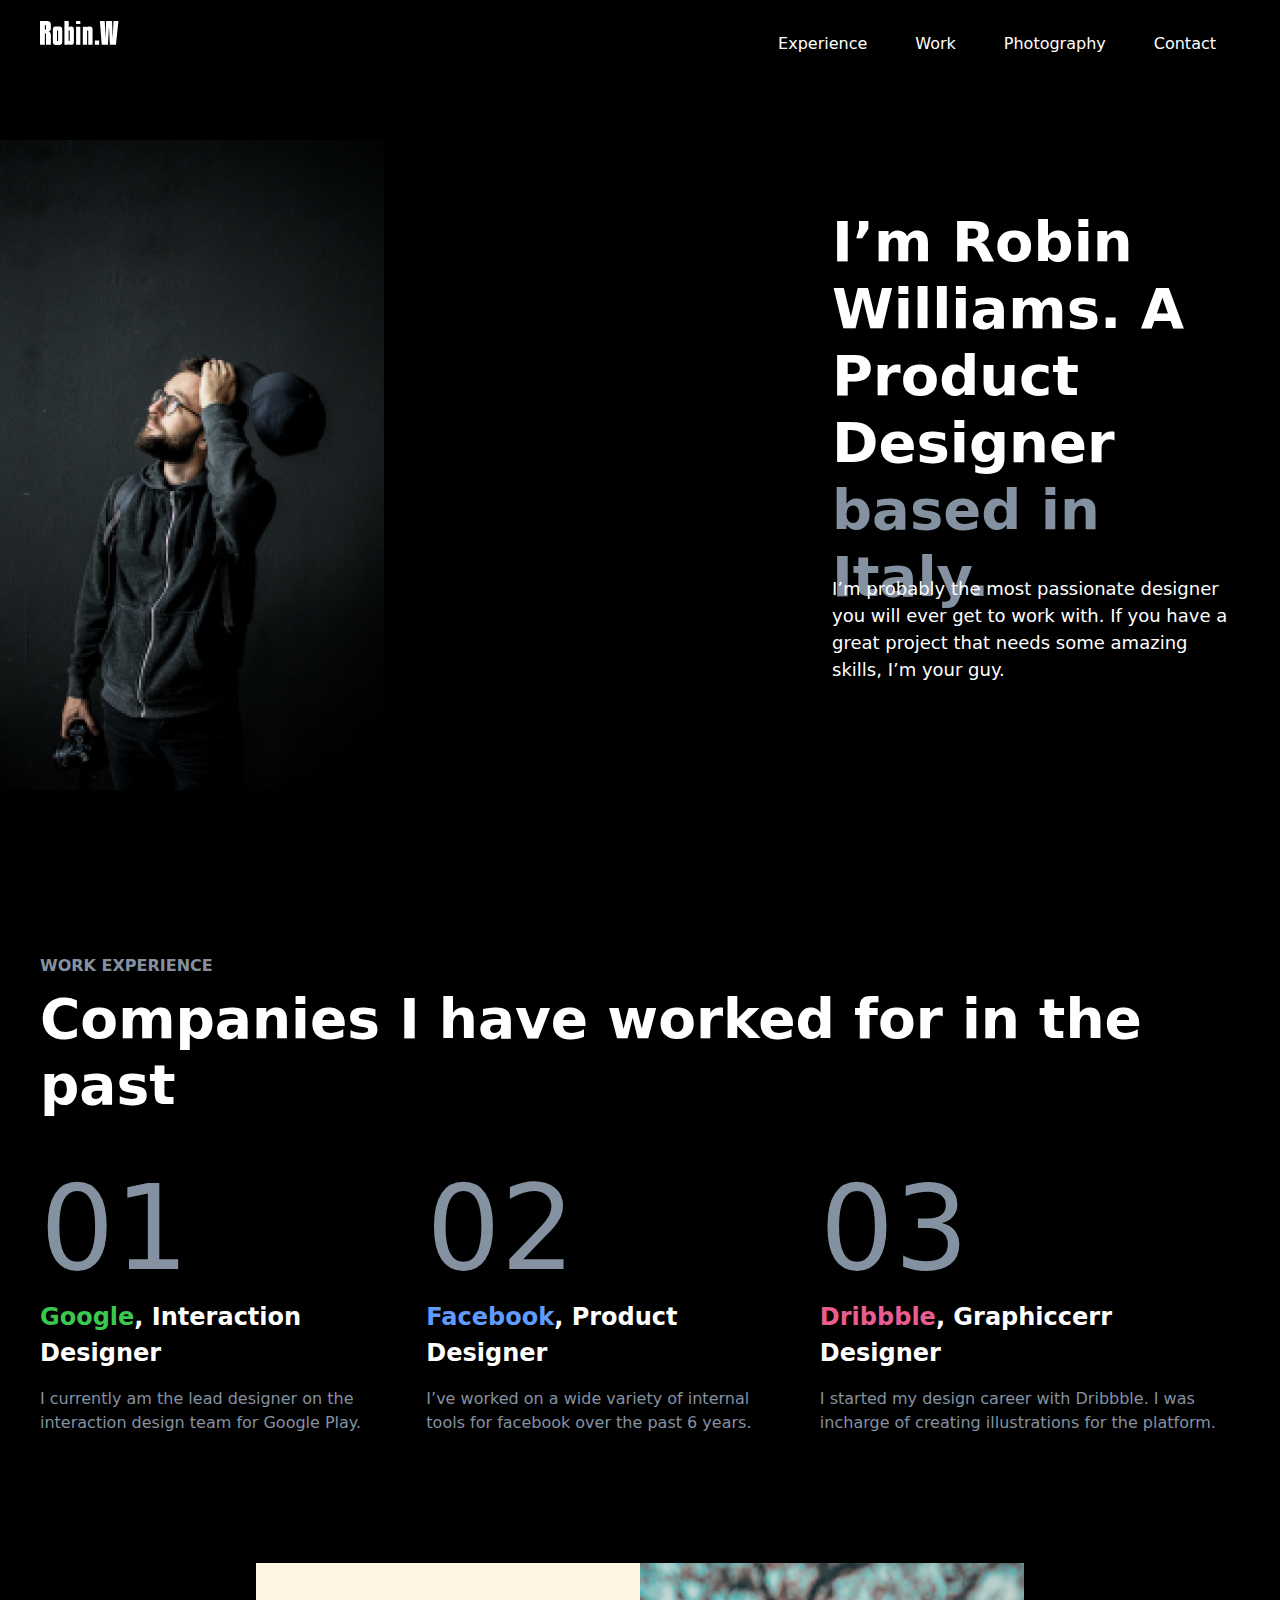
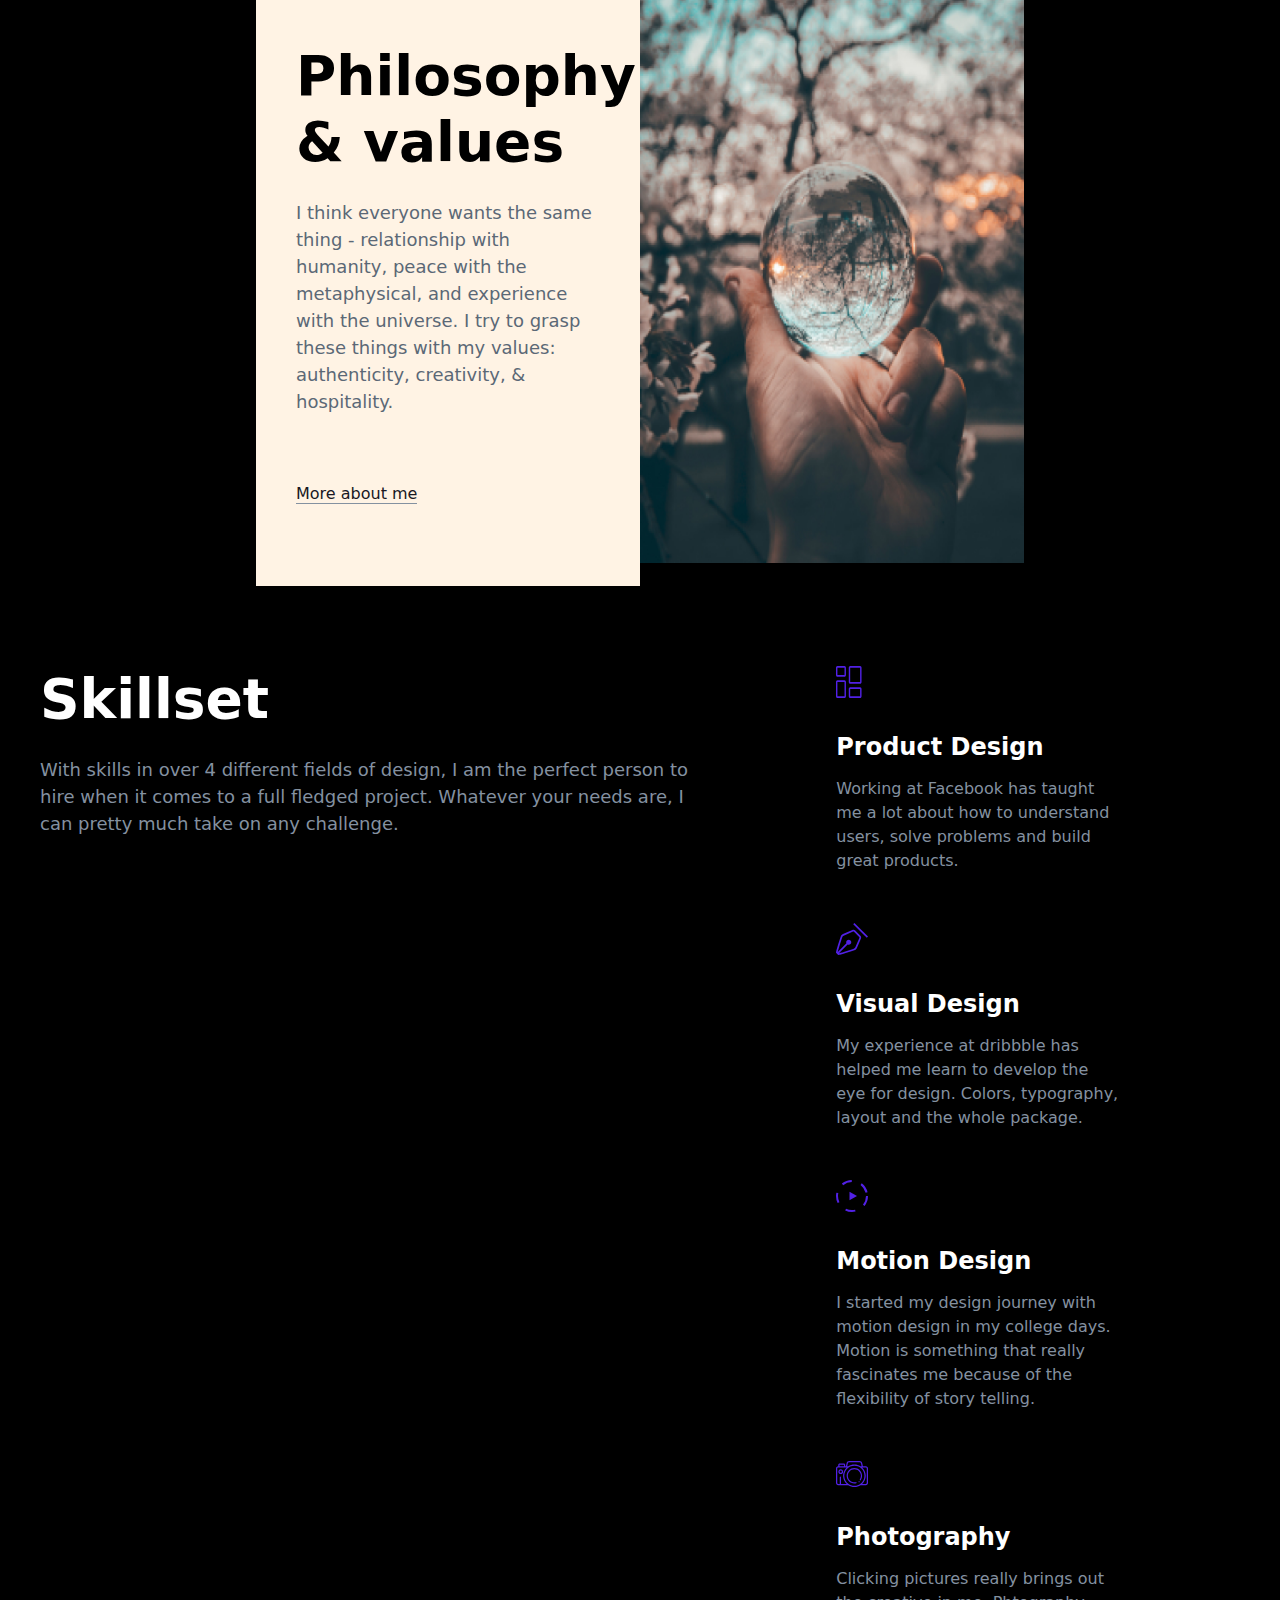
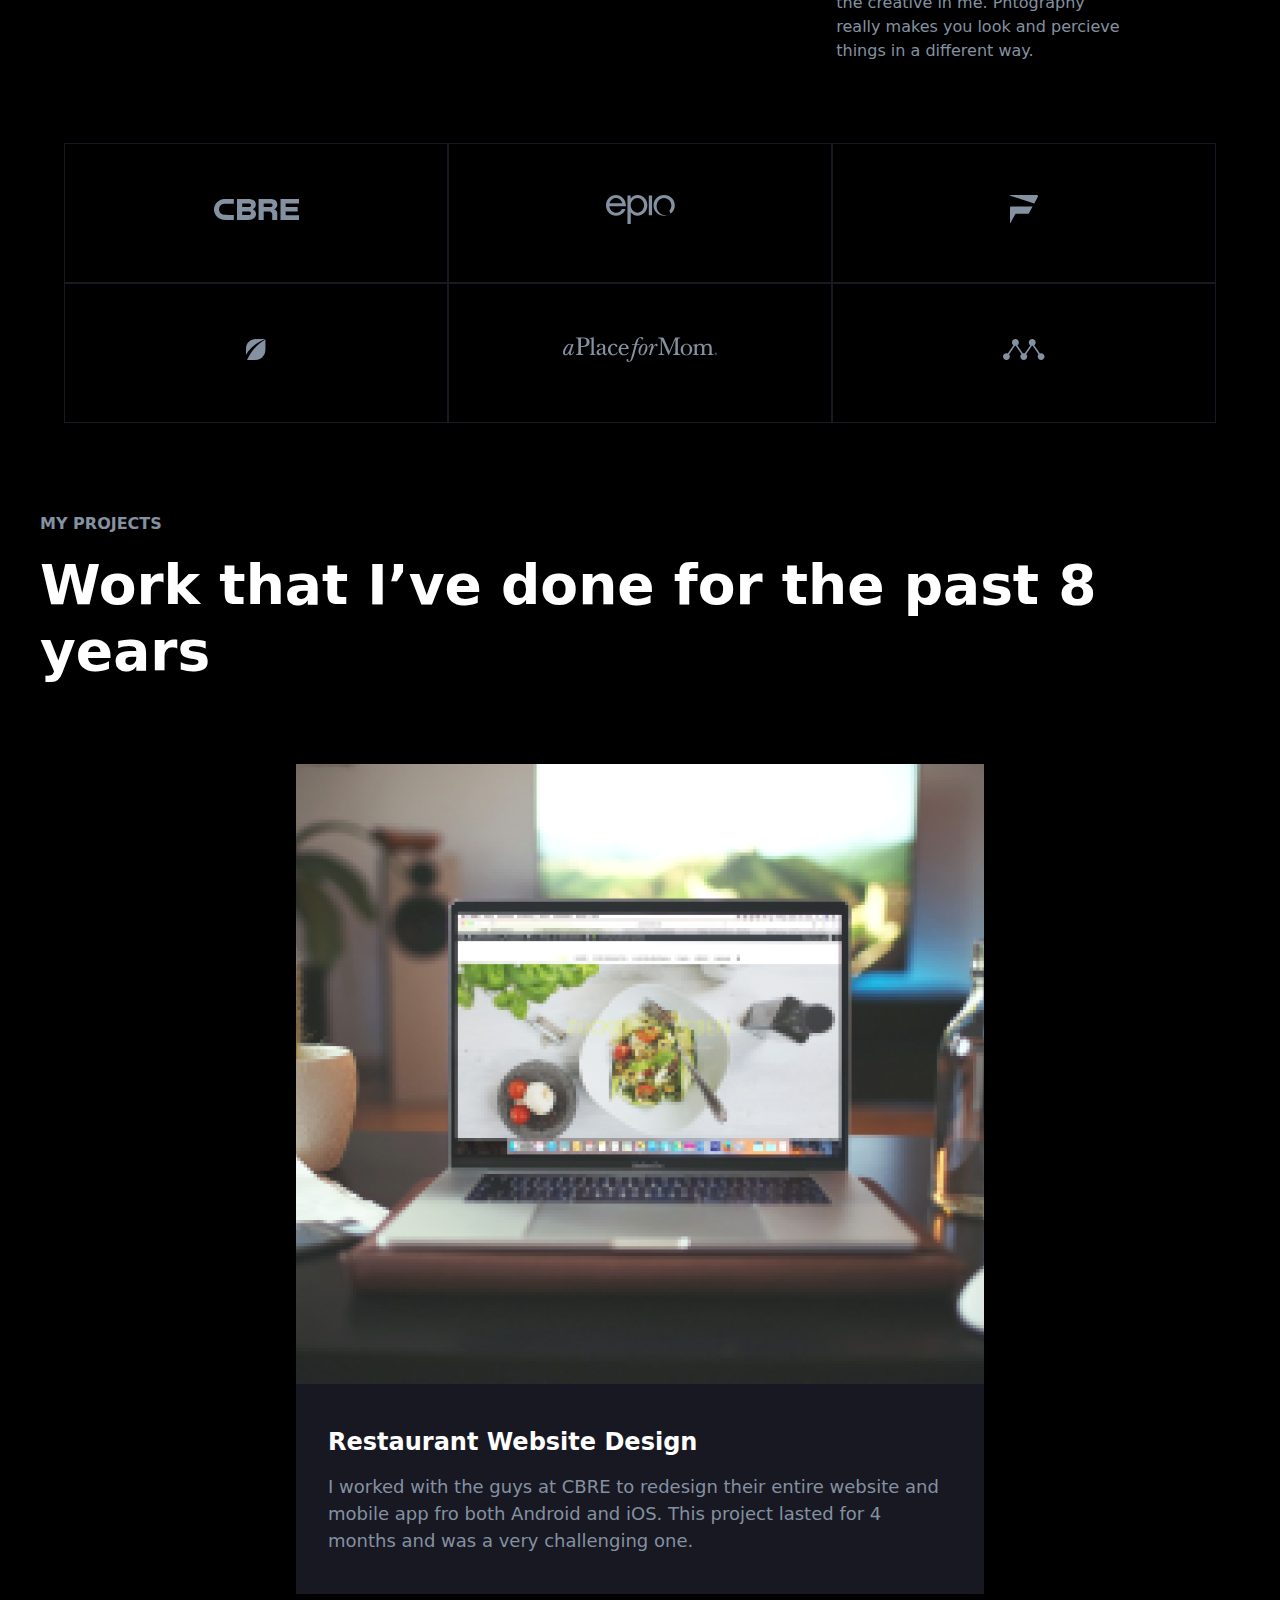
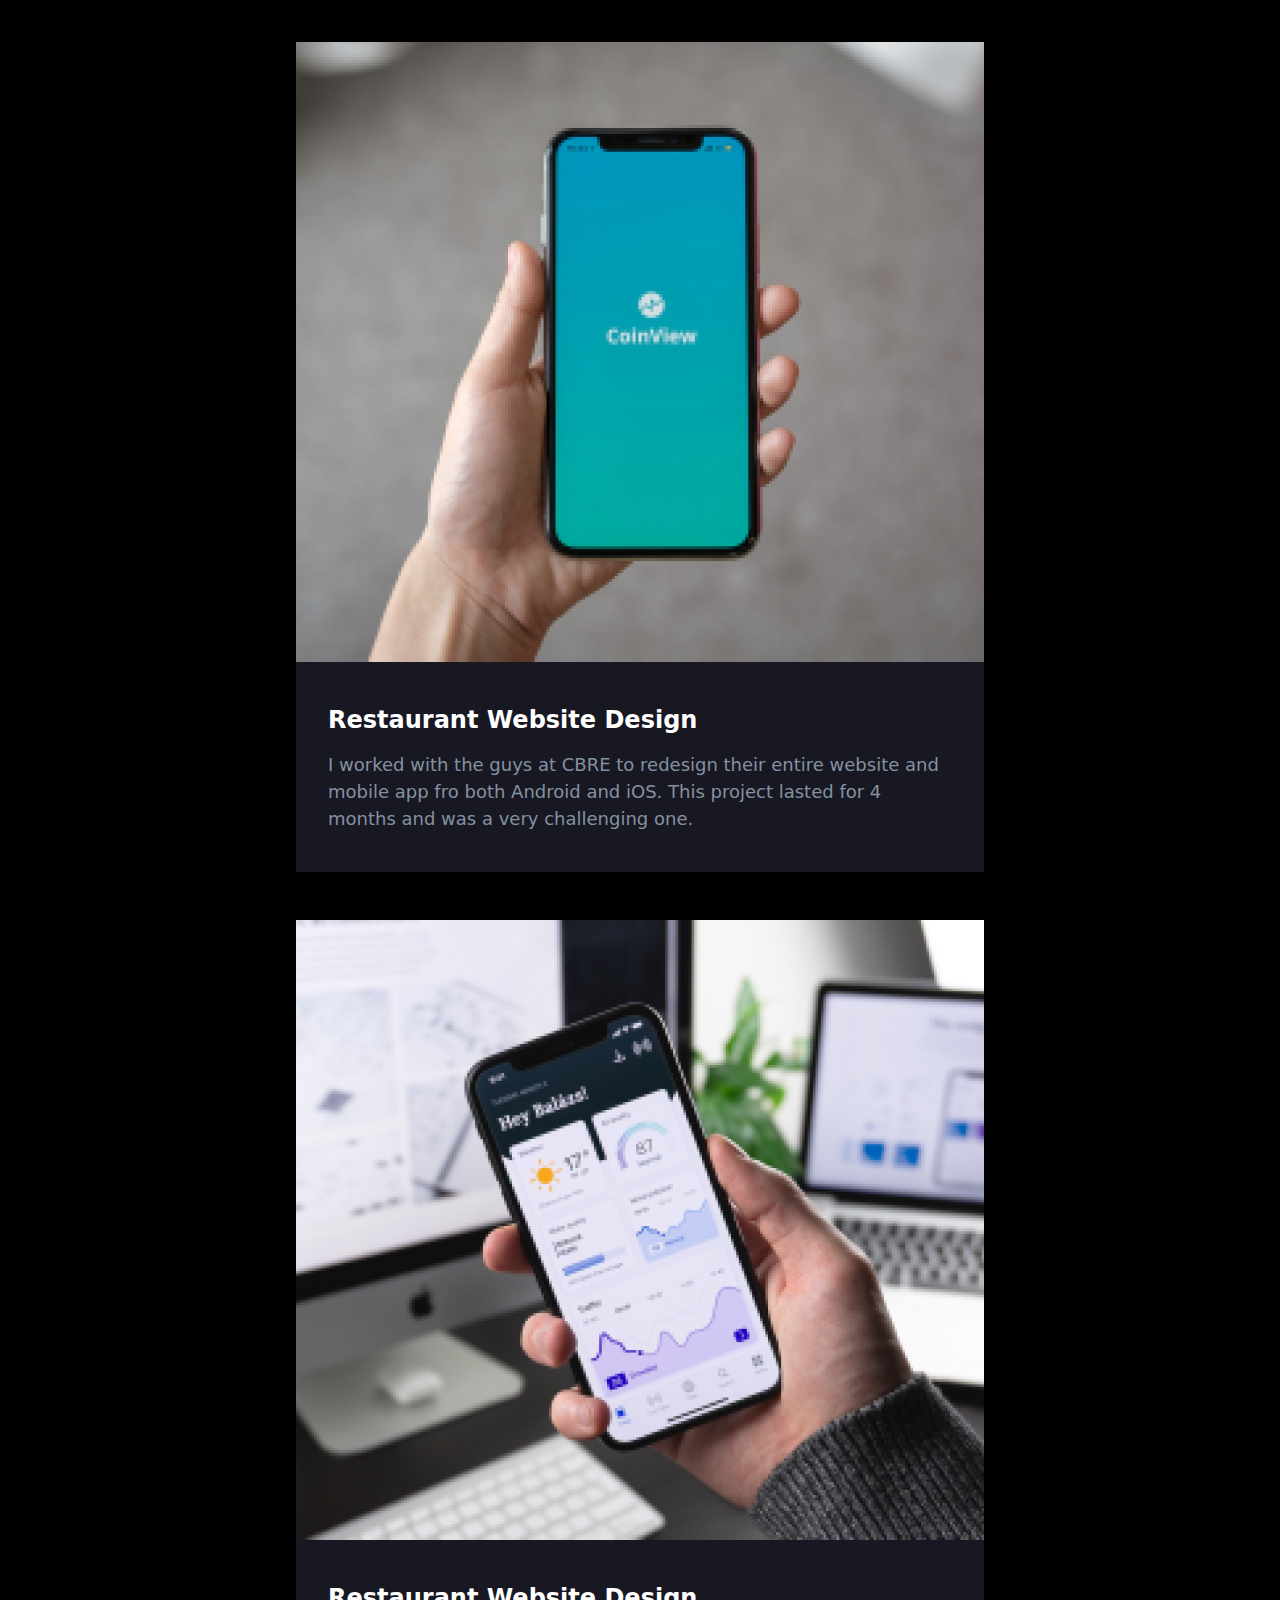
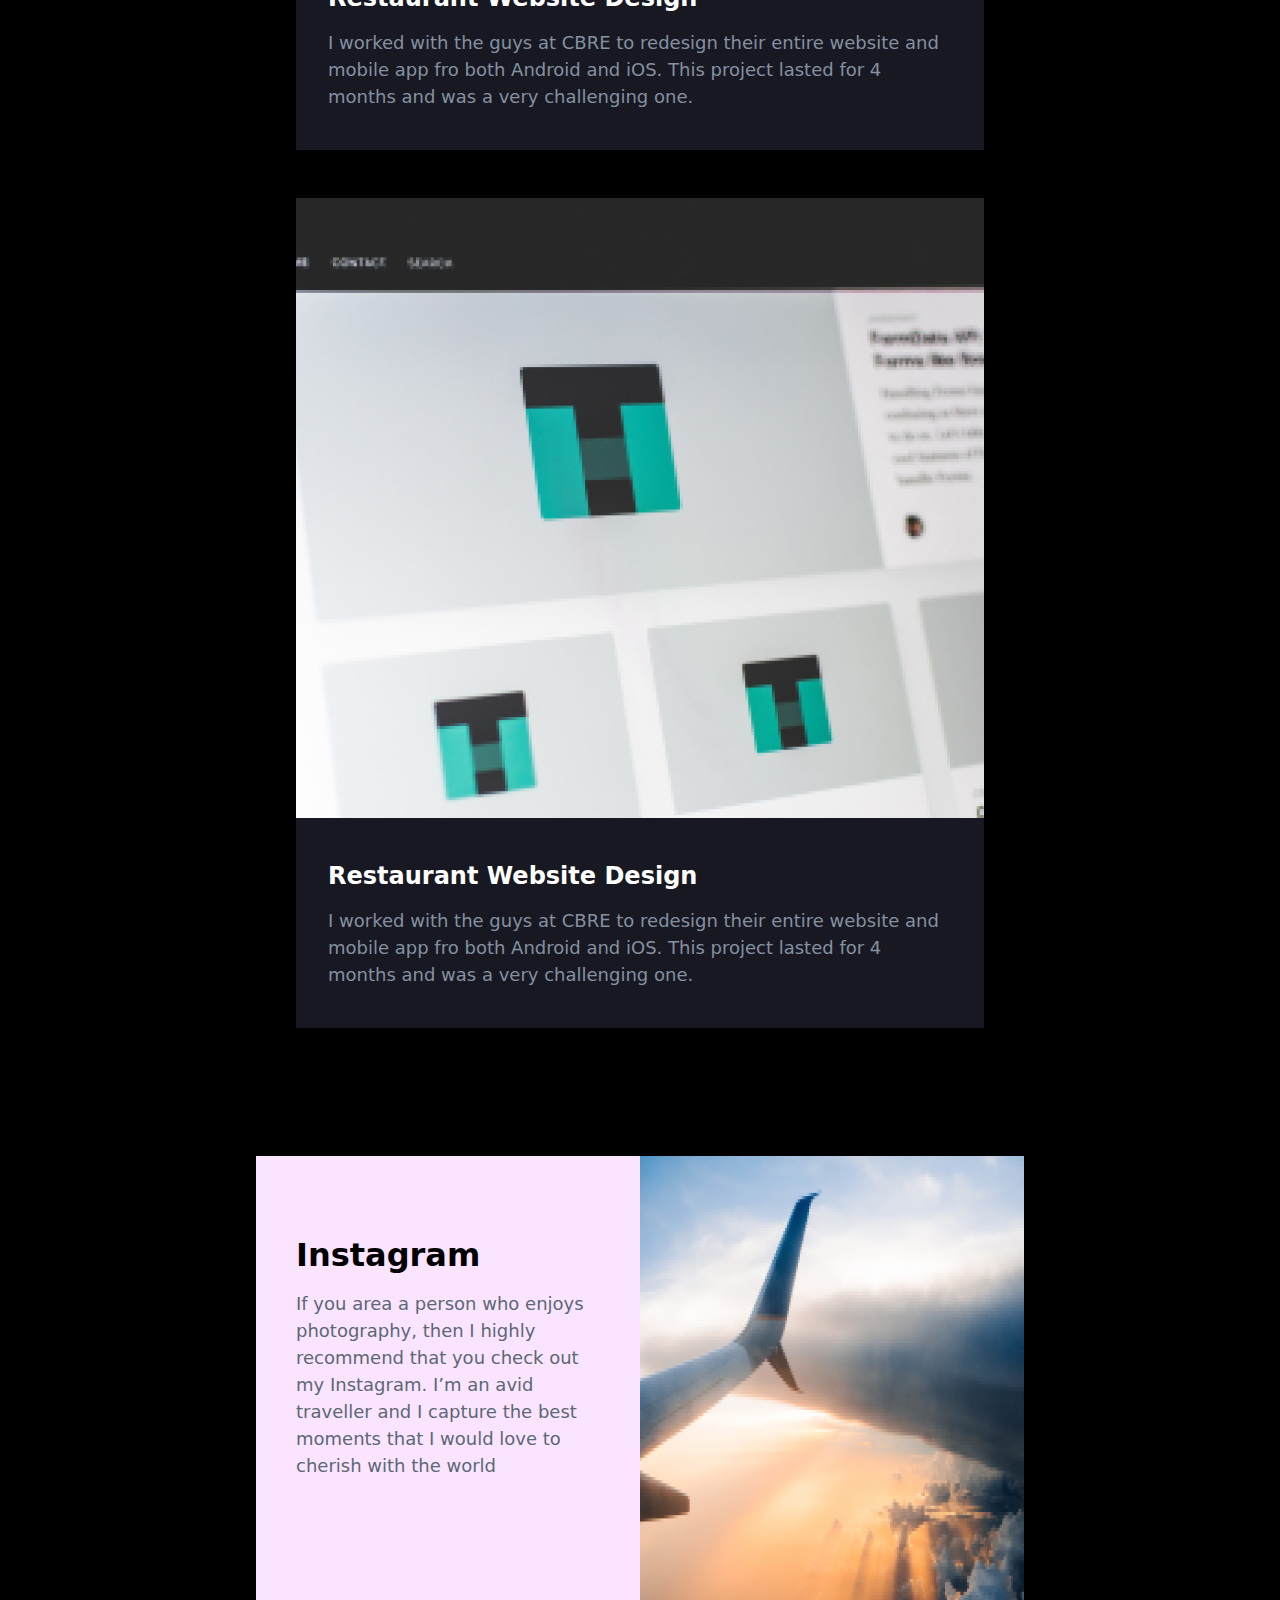
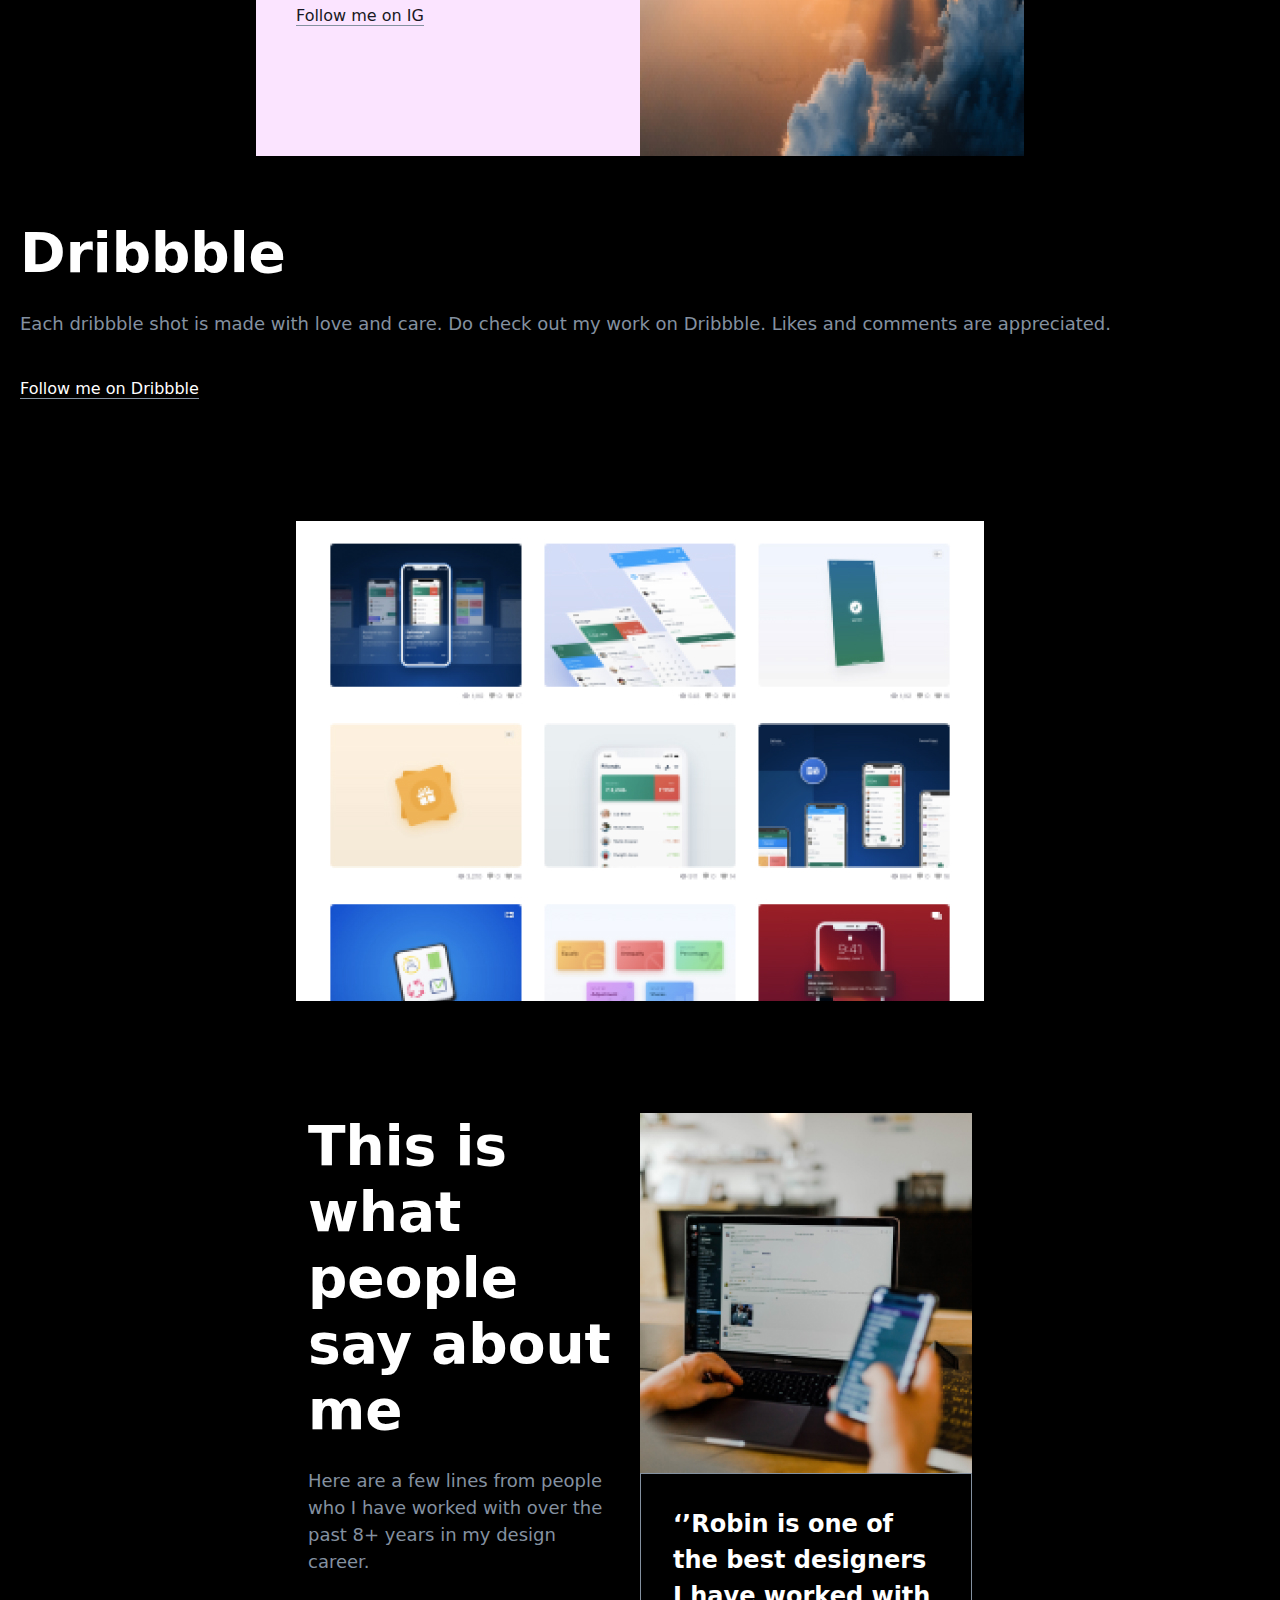
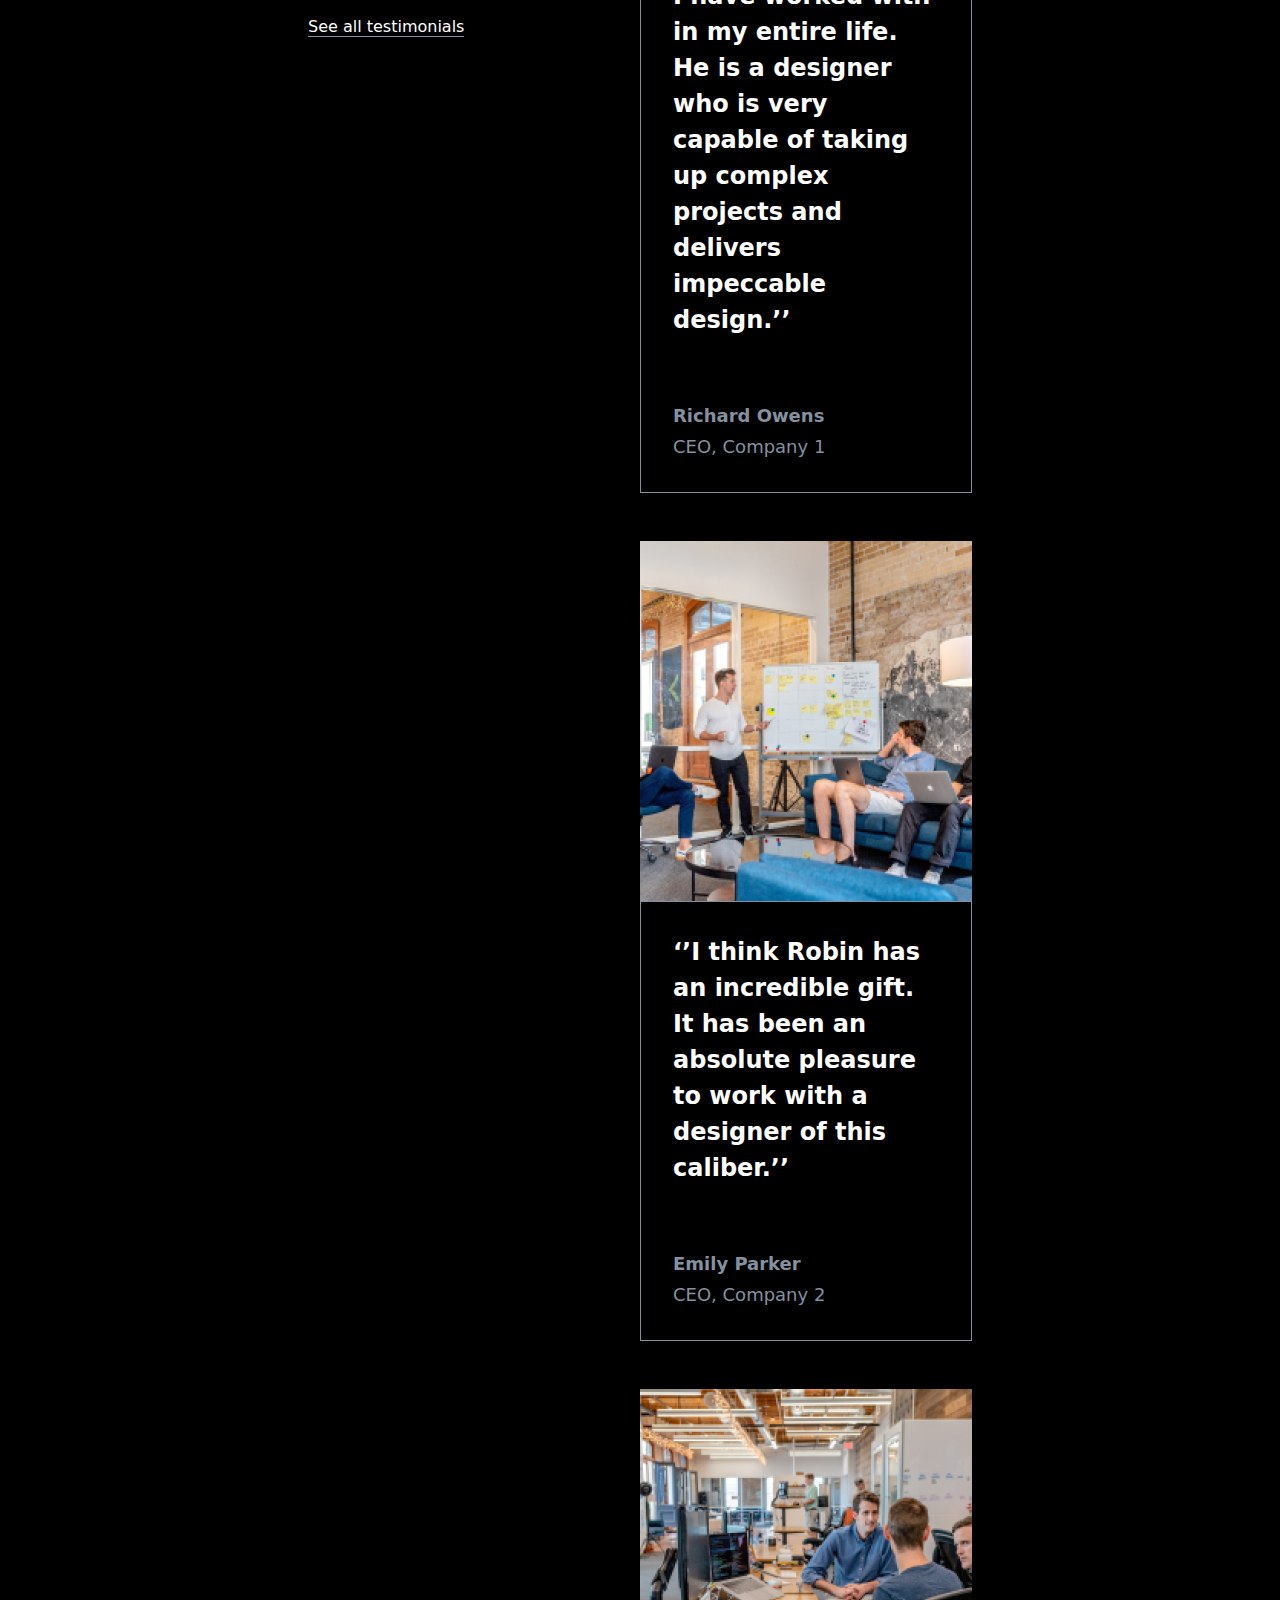
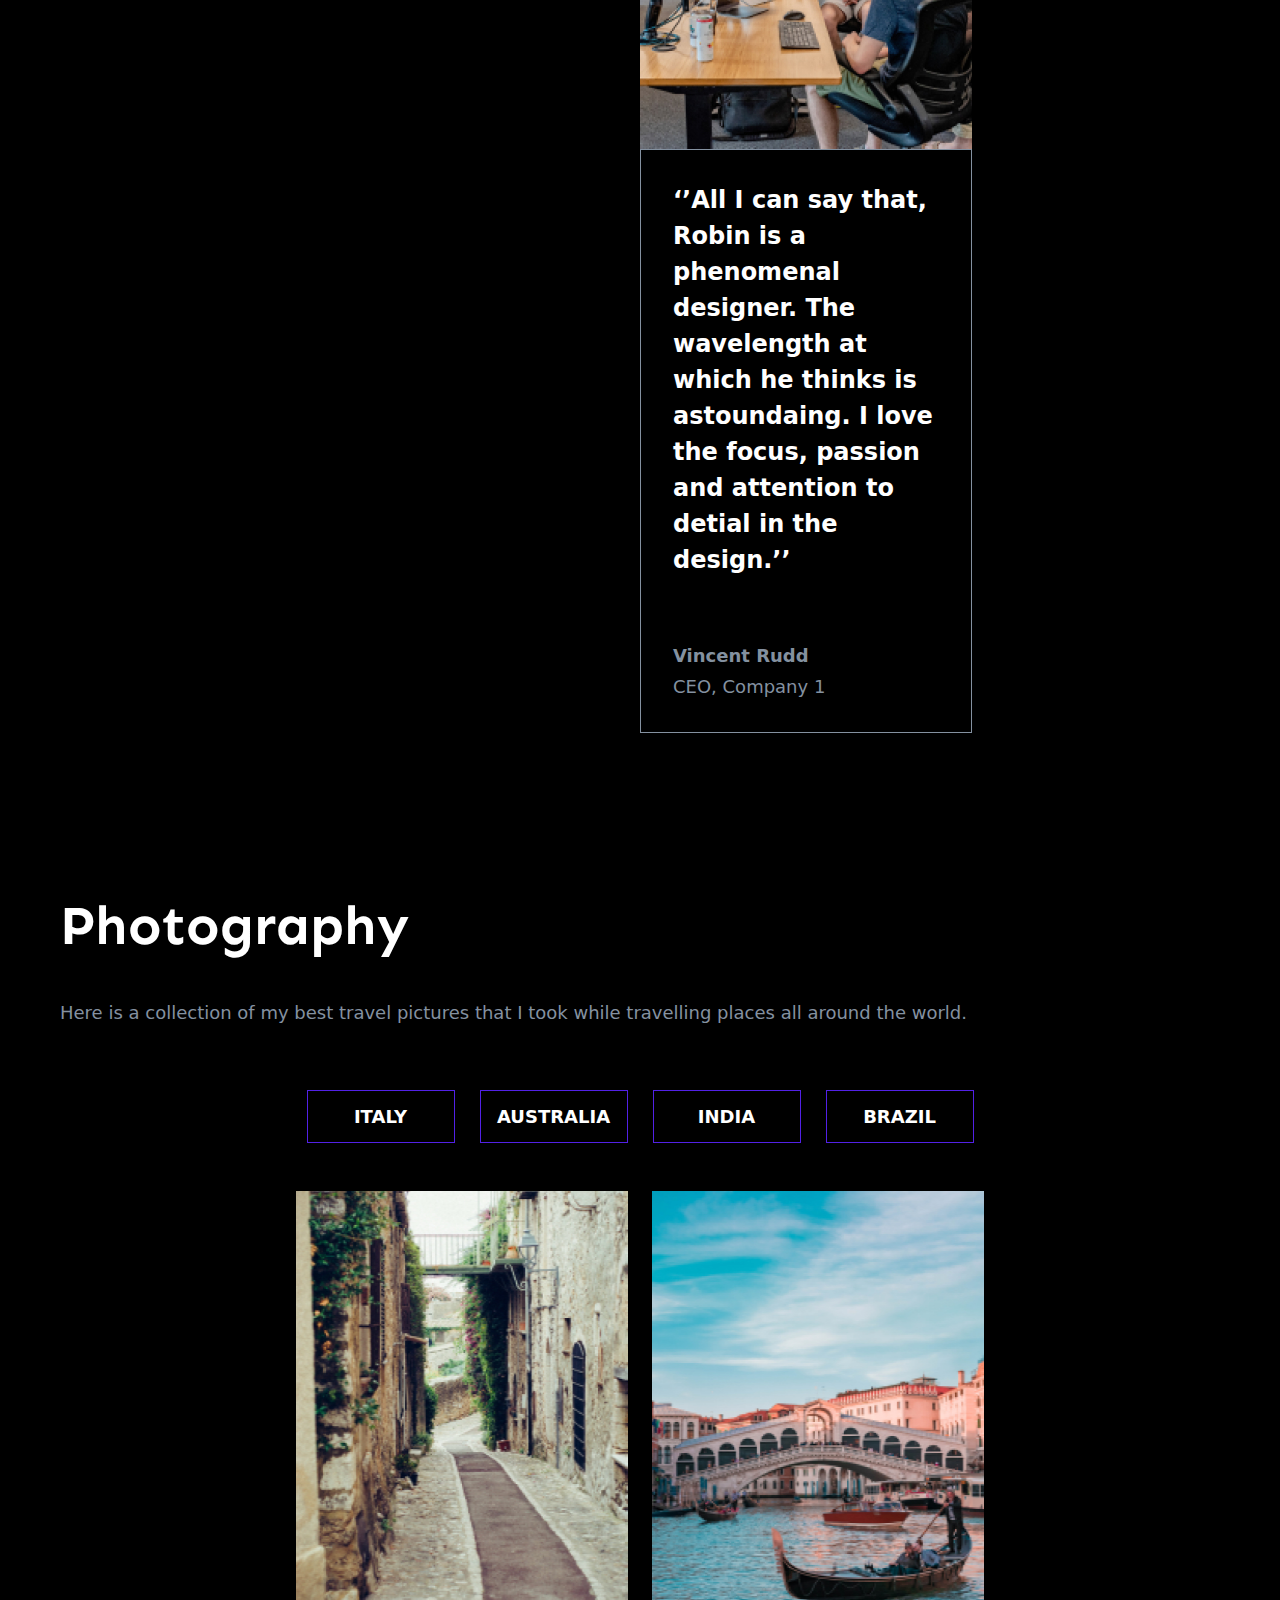
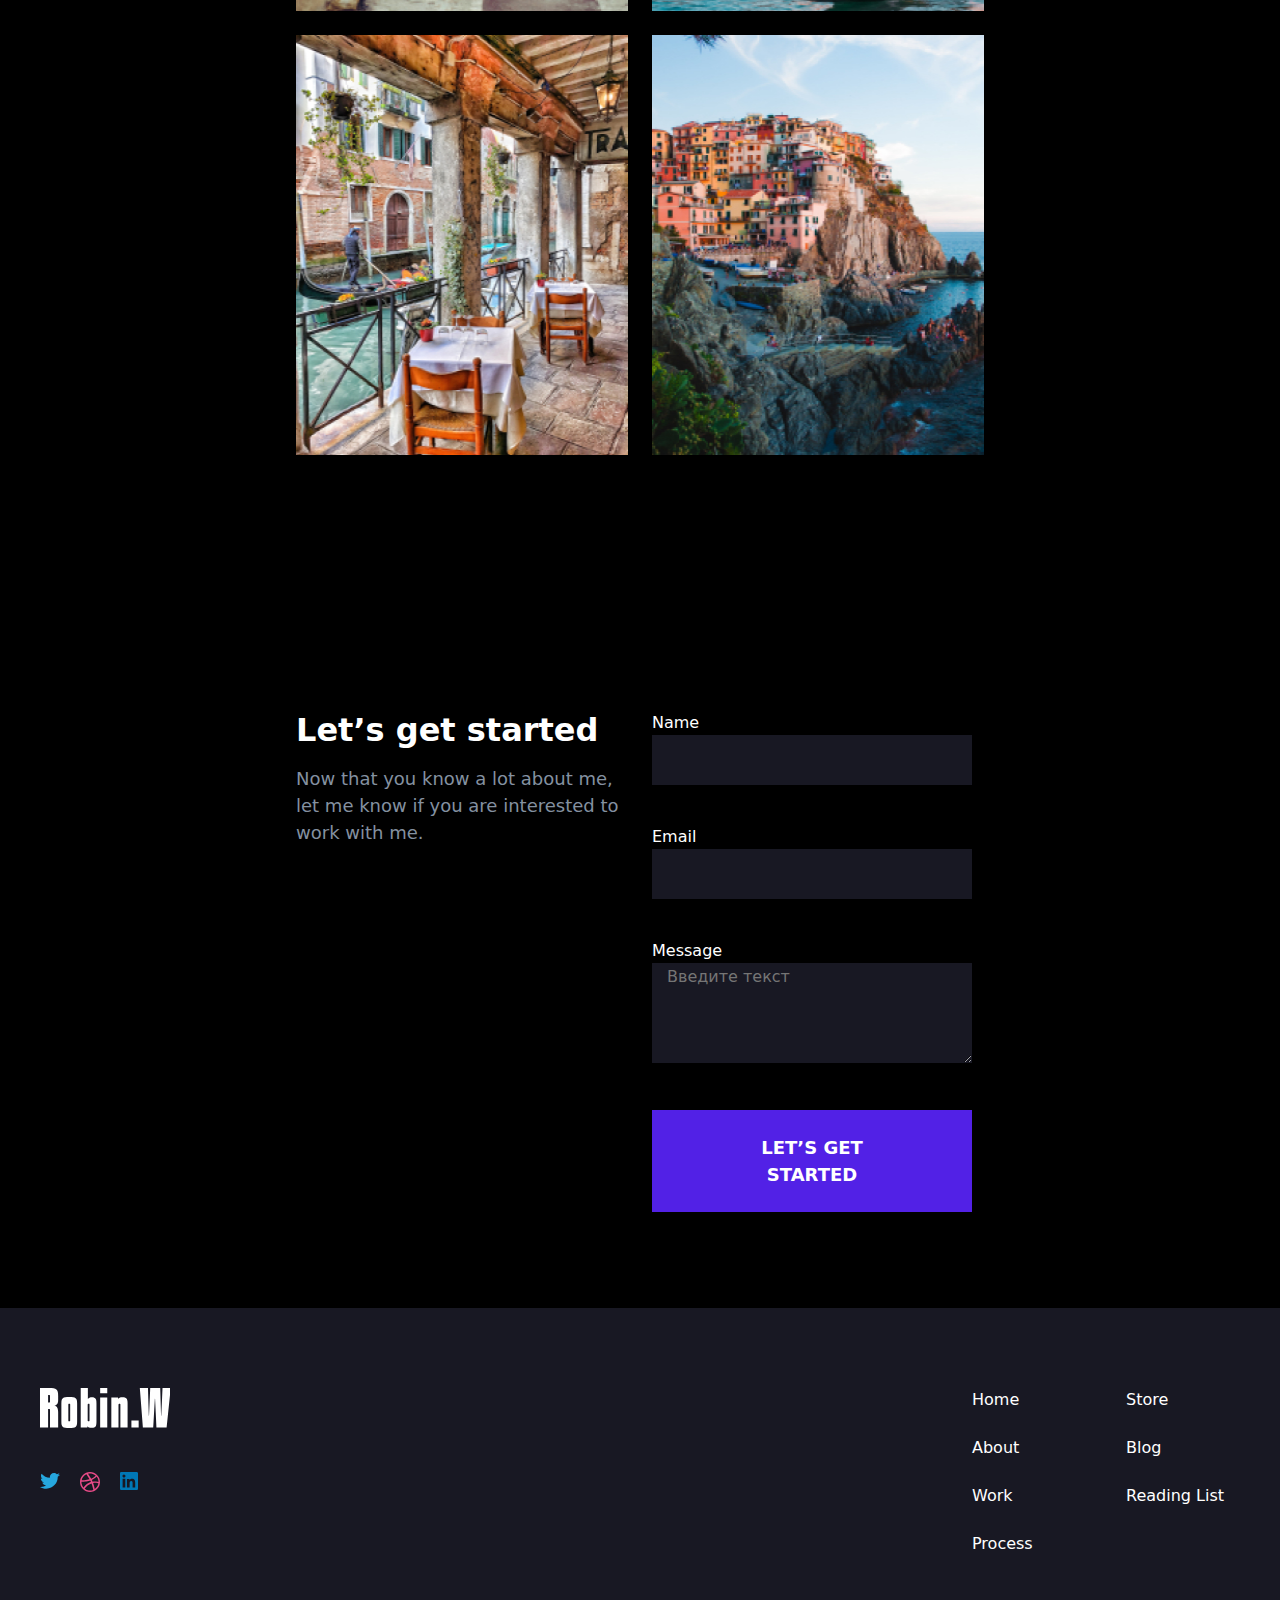
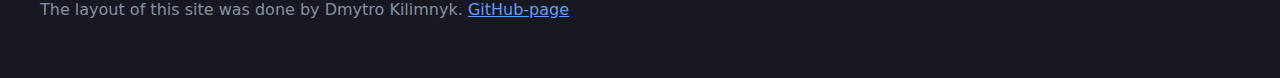
==== commit aba5b4ea: "PC 95%" ====
--- a/index.html
+++ b/index.html
@@ -22,424 +22,438 @@
   </head>
   <body>
   <header class="header">
-      <nav class="header__nav">
-    <a class="header__logo link" href=""></a>
-     <div class="menu-box">
-         <ul class="header__list list">
-                 <li class="header__item" data-menu>
-                    <button class="header-menu-button">
-                        Experience
-                    </button>
+    <div class="global-box">
+
+        <nav class="header__nav">
+      <a class="header__logo link" href=""></a>
+       <div class="menu-box">
+           <ul class="header__list list">
+                   <li class="header__item" data-menu>
+                      <button class="header-menu-button">
+                          Experience
+                      </button>
+                   </li>
+                   <li class="header__item" data-menuf>
+                      <button class="header-menu-button">
+                          Work
+                      </button>
+                  </li>
+                   <li class="header__item" data-menur>
+                      <button class="header-menu-button">
+                          Photography
+                      </button>
+                  </li>
+                   <li class="header__item" data-menue>
+                      <button class="header-menu-button">
+                          Contact                     
+                      </button>
+                  </li>
+               </ul>
+       </div>
+       <div class="menu-box-alt">
+          <ul class="header__list-alt list">
+                  <li class="header__item-alt" data-menu>
+                     <button class="header-menu-button-alt">
+                         Experience
+                     </button>
+                  </li>
+                  <li class="header__item-alt" data-menuf>
+                     <button class="header-menu-button-alt">
+                         Work
+                     </button>
                  </li>
-                 <li class="header__item" data-menuf>
-                    <button class="header-menu-button">
-                        Work
-                    </button>
-                </li>
-                 <li class="header__item" data-menur>
-                    <button class="header-menu-button">
-                        Photography
-                    </button>
-                </li>
-                 <li class="header__item" data-menue>
-                    <button class="header-menu-button">
-                        Contact                     
-                    </button>
-                </li>
-             </ul>
-     </div>
-     <div class="menu-box-alt">
-        <ul class="header__list-alt list">
-                <li class="header__item-alt" data-menu>
-                   <button class="header-menu-button-alt">
-                       Experience
-                   </button>
-                </li>
-                <li class="header__item-alt" data-menuf>
-                   <button class="header-menu-button-alt">
-                       Work
-                   </button>
-               </li>
-                <li class="header__item-alt" data-menur>
-                   <button class="header-menu-button-alt">
-                       Photography
-                   </button>
-               </li>
-                <li class="header__item-alt" data-menue>
-                   <button class="header-menu-button-alt">
-                       Contact                     
-                   </button>
-               </li>
-            </ul>
+                  <li class="header__item-alt" data-menur>
+                     <button class="header-menu-button-alt">
+                         Photography
+                     </button>
+                 </li>
+                  <li class="header__item-alt" data-menue>
+                     <button class="header-menu-button-alt">
+                         Contact                     
+                     </button>
+                 </li>
+              </ul>
+      </div>
+          <button class="header__button" type="button" aria-expanded="false" data-menu-button>
+              <svg class="svg-menu" width="40" height="40">
+                 <use class="svg-menu-open" href="./imeges/icon.svg#menu" ></use>
+                 <use class="svg-menu-close" href="./imeges/icon.svg#close"></use>
+              </svg>
+          </button>
+      </nav>
+      <img class="header__img" src="./imeges/header.jpg" alt="Robin">
+      <div class="box-header-info">
+          <img class="header__img2" src="./imeges/header2.jpg" alt="Robin">
+          <img class="header__img3" src="./imeges/header3.jpg" alt="Robin">
+          <h1 class="header__tital">I’m Robin Williams. A Product Designer <span class="text-help">based in Italy.</span></h1>
+          <div class="box-header__text">
+              <p class="header__text">I’m probably the most passionate designer you will ever get to work with. If you have a great project that needs some amazing skills, I’m your guy.</p>
+          </div>
+          </div>
     </div>
-        <button class="header__button" type="button" aria-expanded="false" data-menu-button>
-            <svg class="svg-menu" width="40" height="40">
-               <use class="svg-menu-open" href="./imeges/icon.svg#menu" ></use>
-               <use class="svg-menu-close" href="./imeges/icon.svg#close"></use>
-            </svg>
-        </button>
-    </nav>
-    <img class="header__img" src="./imeges/header.jpg" alt="Robin">
-    <div class="box-header-info">
-        <img class="header__img2" src="./imeges/header2.jpg" alt="Robin">
-        <img class="header__img3" src="./imeges/header3.jpg" alt="Robin">
-        <h1 class="header__tital">I’m Robin Williams. A Product Designer <span class="text-help">based in Italy.</span></h1>
-        <div class="box-header__text">
-            <p class="header__text">I’m probably the most passionate designer you will ever get to work with. If you have a great project that needs some amazing skills, I’m your guy.</p>
-        </div>
-        </div>
    </header>
   <main>
-      <section class="experience">
-            <div class="conteiner">
-                <div class="expi-box">
-                    <h2 class="experience__tital">WORK EXPERIENCE</h2>
-                    <b class="experience__text">Companies I have worked for in the past</b>
-                </div>
-            <ul class="experience__list list">
-                <li class="experience__item">
-                    <b class="experience__job-number">01</b>
-                    <h3 class="experience__work-place"><span class="google">Google</span>, Interaction Designer</h3>
-                    <p class="experience__info">I currently am the lead designer on the interaction design team for Google Play.</p>
-                </li>
-                <li class="experience__item">
-                    <b class="experience__job-number">02</b>
-                    <h3 class="experience__work-place"><span class="facebook">Facebook</span>, Product Designer</h3>
-                    <p class="experience__info">I’ve worked on a wide variety of internal tools for facebook over the past 6 years.</p>
-                </li>
-                <li class="experience__item">
-                    <b class="experience__job-number">03</b>
-                    <h3 class="experience__work-place"><span class="d">Dribbble</span>, Graphiccerr Designer</h3>
-                    <p class="experience__info">I started my design career with Dribbble. I was incharge of creating illustrations for the platform.</p>
-                </li>
-            </ul>
-        </div>
-        </section>
-        <section class="about-me">
-            <div class="conteiner tt">
-                    <div class="about-me__info">
-                    <h2 class="about-me__tital">Philosophy & values</h2>
-                    <p class="about-me__text">I think everyone wants the same thing - relationship with humanity, peace with the metaphysical, and experience with the universe. I try to grasp these things with my values: authenticity, creativity, & hospitality.</p>
-                    <a href="" class="about-me__link link ">More about me</a>
-                    </div>
-                    <div class="about-me__box">
-                        <img  class="about-me__img" src="./imeges/about-me.jpg" alt="bb" width="360" height="450">
-                        <img  class="about-me__img2" src="./imeges/about3.jpg" alt="bb" width="720" height="600">
-                    </div>
-            </div>
-        </section>
-        <section class="skillset">
-            <div class="conteiner">
-                <div class="tt">
-                    <div class="skillset__box-tital">
-                    <h2 class="skillset__tital">Skillset</h2>
-                    <p class="skillset__text">With skills in over 4 different fields of design, I am the perfect person to hire when it comes to a full fledged project. Whatever your needs are, I can pretty much take on any challenge.</p>
-                    </div>
-                    <div class="skillset__box-info">
-                        <ul class="skillset__list list">
-                            <li class="skillset__item">
-                                <svg class="skillset__svg" width="26" height="32">
-                                    <use href="./imeges/icon.svg#skills1"></use>
+    <div class="global-box">
+
+        <section class="experience">
+              <div class="conteiner">
+                  <div class="expi-box">
+                      <h2 class="experience__tital">WORK EXPERIENCE</h2>
+                      <b class="experience__text">Companies I have worked for in the past</b>
+                  </div>
+              <ul class="experience__list list">
+                  <li class="experience__item">
+                      <b class="experience__job-number">01</b>
+                      <h3 class="experience__work-place"><span class="google">Google</span>, Interaction Designer</h3>
+                      <p class="experience__info">I currently am the lead designer on the interaction design team for Google Play.</p>
+                  </li>
+                  <li class="experience__item">
+                      <b class="experience__job-number">02</b>
+                      <h3 class="experience__work-place"><span class="facebook">Facebook</span>, Product Designer</h3>
+                      <p class="experience__info">I’ve worked on a wide variety of internal tools for facebook over the past 6 years.</p>
+                  </li>
+                  <li class="experience__item">
+                      <b class="experience__job-number">03</b>
+                      <h3 class="experience__work-place"><span class="d">Dribbble</span>, Graphiccerr Designer</h3>
+                      <p class="experience__info">I started my design career with Dribbble. I was incharge of creating illustrations for the platform.</p>
+                  </li>
+              </ul>
+          </div>
+          </section>
+          <section class="about-me">
+              <div class="conteiner tt">
+                      <div class="about-me__info">
+                      <h2 class="about-me__tital">Philosophy & values</h2>
+                      <p class="about-me__text">I think everyone wants the same thing - relationship with humanity, peace with the metaphysical, and experience with the universe. I try to grasp these things with my values: authenticity, creativity, & hospitality.</p>
+                      <a href="" class="about-me__link link ">More about me</a>
+                      </div>
+                      <div class="about-me__box">
+                          <img  class="about-me__img" src="./imeges/about-me.jpg" alt="bb" width="360" height="450">
+                          <img  class="about-me__img2" src="./imeges/about3.jpg" alt="bb" width="720" height="600">
+                      </div>
+              </div>
+          </section>
+          <section class="skillset">
+              <div class="conteiner">
+                  <div class="tt">
+                      <div class="skillset__box-tital">
+                      <h2 class="skillset__tital">Skillset</h2>
+                      <p class="skillset__text">With skills in over 4 different fields of design, I am the perfect person to hire when it comes to a full fledged project. Whatever your needs are, I can pretty much take on any challenge.</p>
+                      </div>
+                      <div class="skillset__box-info">
+                          <ul class="skillset__list list">
+                              <li class="skillset__item">
+                                  <svg class="skillset__svg" width="26" height="32">
+                                      <use href="./imeges/icon.svg#skills1"></use>
+                                  </svg>
+                                  <h3 class="skillset__skill">Product Design</h3>
+                                  <p class="skillset__info">Working at Facebook has taught me a lot about how to understand users, solve problems and build great products.</p>
+                              </li>
+                              <li class="skillset__item">
+                                      <svg class="skillset__svg" width="32" height="32">
+                                          <use href="./imeges/icon.svg#skills2"></use>
+                                      </svg>
+                                  <h3 class="skillset__skill">Visual Design</h3>
+                                  <p class="skillset__info">My experience at dribbble has helped me learn to develop the eye for design. Colors, typography, layout and the whole package.</p>
+                              </li>
+                              <li class="skillset__item">
+                                  <svg class="skillset__svg" width="32" height="32">
+                                      <use href="./imeges/icon.svg#skills3"></use>
+                                  </svg>
+                                  <h3 class="skillset__skill">Motion Design</h3>
+                                  <p class="skillset__info">I started my design journey with motion design in my college days. Motion is something that really fascinates me because of the flexibility of story telling. </p>
+                              </li>
+                              <li class="skillset__item">
+                                  <svg class="skillset__svg" width="32" height="27">
+                                      <use href="./imeges/icon.svg#skills4"></use>
+                                  </svg>
+                                  <h3 class="skillset__skill">Photography</h3>
+                                  <p class="skillset__info">Clicking pictures really brings out the creative in me. Phtography really makes you look and percieve things in a different way.</p>
+                              </li>
+                          </ul>
+                          </div>
+                   </div>
+                  </div>
+          </section>
+          <section class="company">
+              <ul class="company__list list">
+                  <li class="company__item">
+                      <a href="" class="company__link link">
+                          <svg class="company__svg" width="85" height="21">
+                              <use href="./imeges/icon.svg#logo1"></use>
+                          </svg>
+                      </a>
+                  </li>
+                  <li class="company__item">
+                      <a href="" class="company__link link">
+                          <svg class="company__svg" width="69" height="29">
+                              <use href="./imeges/icon.svg#logo2"></use>
+                          </svg>
+                      </a>
+                  </li>
+                  <li class="company__item">
+                      <a href="" class="company__link link">
+                          <svg class="company__svg" width="28" height="29">
+                              <use href="./imeges/icon.svg#logo3"></use>
+                          </svg>
+                      </a>
+                  </li>
+                  <li class="company__item">
+                      <a href="" class="company__link link">
+                          <svg class="company__svg" width="21" height="21">
+                              <use href="./imeges/icon.svg#logo4"></use>
+                          </svg>
+                      </a>
+                  </li>
+                  <li class="company__item">
+                      <a href="" class="company__link link">
+                          <svg class="company__svg" width="154" height="25">
+                              <use href="./imeges/icon.svg#logo5"></use>
+                          </svg>
+                      </a>
+                  </li>
+                  <li class="company__item">
+                      <a href="" class="company__link link">
+                          <svg class="company__svg" width="42" height="21">
+                              <use href="./imeges/icon.svg#logo6"></use>
+                          </svg>
+                      </a>
+                  </li>
+              </ul>
+          </section>
+          <section class="project">
+              <div class="conteiner">
+                  <div class="project-box-help">
+                      <h2 class="project__tital"><span class="project__span">MY PROJECTS</span></h2>
+                      <b class="project__info">Work that I’ve done for the past 8 years</b>
+                  </div>
+              <ul class="project__list list">
+                  <li class="project__item">
+                      <img class="project__img" src="./imeges/project1.jpg" alt="ee" >
+                      <img class="project__img2" src="./imeges/2project1.jpg" alt="ee" >
+                      <div class="project__box">
+                          <h3 class="project__tital">Restaurant Website Design</h3>
+                          <p class="project__text">I worked with the guys at CBRE to redesign their entire website and mobile app fro both Android and iOS. This project lasted for 4 months and was a very challenging one.</p>
+                      </div>
+                  </li>
+                  <li class="project__item">
+                      <img class="project__img" src="./imeges/project2.jpg" alt="ee">
+                      <img class="project__img2" src="./imeges/2project2.jpg" alt="ee" >
+                      <div class="project__box">
+                          <h3 class="project__tital">Restaurant Website Design</h3>
+                          <p class="project__text">I worked with the guys at CBRE to redesign their entire website and mobile app fro both Android and iOS. This project lasted for 4 months and was a very challenging one.</p>
+                      </div>
+                  </li>
+                  <li class="project__item">
+                      <img class="project__img" src="./imeges/project3.jpg" alt="ee">
+                      <img class="project__img2" src="./imeges/2project3.jpg" alt="ee" >
+                      <div class="project__box">
+                          <h3 class="project__tital">Restaurant Website Design</h3>
+                          <p class="project__text">I worked with the guys at CBRE to redesign their entire website and mobile app fro both Android and iOS. This project lasted for 4 months and was a very challenging one.</p>
+                      </div>
+                  </li>
+                  <li class="project__item">
+                      <img class="project__img" src="./imeges/project4.jpg" alt="ee">
+                      <img class="project__img2" src="./imeges/2project4.jpg" alt="ee" >
+                      <div class="project__box">
+                          <h3 class="project__tital">Restaurant Website Design</h3>
+                          <p class="project__text">I worked with the guys at CBRE to redesign their entire website and mobile app fro both Android and iOS. This project lasted for 4 months and was a very challenging one.</p>
+                      </div>
+                  </li>
+                  <button class="project__button">VIEW ALL PROJECTS</button>
+              </ul>
+              </div>
+          </section>
+          <section class="instagram">
+              <div class="conteiner">
+                  <div class="tt">
+                      <div class="instagram__info">
+                          <h2 class="instagram__tital">Instagram</h2>
+                          <p class="instagram__text">If you area a person who enjoys photography, then I highly recommend that you check out my Instagram. I’m an avid traveller and I capture the best moments that I would love to cherish with the world</p>
+                          <a class="instagram__link link" href="">Follow me on IG</a>
+                      </div>
+                      <div class="instagram__img-box">
+                          <img class="instagram__img" src="./imeges/insta.jpg" alt="gg">
+                          <img class="instagram__img2" src="./imeges/instagram3.jpg" alt="gg" width="720" height="600">
+                      </div>
+                  </div>
+              </div>
+          </section>
+          <section class="dribbble">
+              <h2 class="dribbble__tital">Dribbble</h2>
+              <p class="dribbble__text">Each dribbble shot is made with love and care. Do check out my work on Dribbble. Likes and comments are appreciated.</p>
+              <a class="dribbble__link link" href="">Follow me on Dribbble</a>
+              <div class="dribbble__img-box">
+                  <img class="dribbble__img" src="./imeges/dribbble.jpg" alt="hh">
+                  <img class="dribbble__img2" src="./imeges/Dribbble2.jpg" alt="hh">
+                  <img class="dribbble__img3" src="./imeges/dribbble3.jpg" alt="hh">
+              </div>
+          </section>
+          <section class="reviews">
+              <div class="conteiner">
+                  <div class="tt">
+                      <div class="reviews__text">
+                          <h2 class="reviews__tital">This is what people say about me</h2>
+                          <p class="reviews__info">Here are a few lines from people who I have worked with over the past 8+ years in my design career.</p>
+                          <a class="reviews__link link" href="">See all testimonials</a>
+                      </div>
+                      <div class="reviews__examples">
+                          <ul class="reviews__list list">
+                              <li class="reviews__item">
+                                  <img class="reviews__img" src="./imeges/rewiews1.jpg" alt="qq">
+                                  <img class="reviews__img2" src="./imeges/3rew3.jpg" alt="qq" width="636" height="360">
+                                  <div class="reviews__card-info">
+                                      <b class="reviews__response">‘’Robin is one of the best designers I have worked with in my entire life. He is a designer who is very capable of taking up complex projects and delivers impeccable design.’’</b>
+                                      <p class="reviews__name">Richard Owens</p>
+                                      <p class="reviews__company">CEO, Company 1</p>
+                                  </div>
+                              </li>
+                              <li class="reviews__item">
+                                  <img class="reviews__img" src="./imeges/rewiews2.jpg" alt="qq">
+                                  <img class="reviews__img2" src="./imeges/3rew2.jpg" alt="qq" width="636" height="360">
+                                  <div class="reviews__card-info">
+                                      <b class="reviews__response">‘’I think Robin has an incredible gift. It has been an absolute pleasure to work with a designer of this caliber.’’</b>
+                                      <p class="reviews__name">Emily Parker</p>
+                                      <p class="reviews__company">CEO, Company 2</p>
+                                  </div>
+                              </li>
+                              <li class="reviews__item">
+                                  <img class="reviews__img" src="./imeges/rewiews3.jpg" alt="qq">
+                                  <img class="reviews__img2" src="./imeges/3rew1.jpg" alt="qq" width="636" height="360">
+                                  <div class="reviews__card-info">
+                                      <b class="reviews__response">‘’All I can say that, Robin is a phenomenal designer. The wavelength at which he thinks is astoundaing. I love the focus, passion and attention to detial in the design.’’</b>
+                                      <p class="reviews__name">Vincent  Rudd</p>
+                                      <p class="reviews__company">CEO, Company 1</p>
+                                  </div>
+                              </li>
+                          </ul>
+                      </div>
+                  </div>
+              </div>
+          </section>
+          <section class="photography">
+              <div class="conteiner">
+              <h2 class="photography__tital"><span class="help">Photography</span></h2>
+              <p class="photography__text">Here is a collection of my best travel pictures that I took while travelling places all around the world. </p>
+              <ul class="photography__list list">
+                  <li class="photography__item">
+                      <button class="photography__button">ITALY</button>
+                  </li>
+                  <li class="photography__item">
+                      <button class="photography__button">AUSTRALIA</button>
+                  </li>
+                  <li class="photography__item">
+                      <button class="photography__button">INDIA</button>
+                  </li>
+                  <li class="photography__item">
+                      <button class="photography__button">BRAZIL</button>
+                  </li>
+              </ul>
+              <ul class="photography__album list">
+                  <li class="photography__foto">
+                      <img class="photography__img" src="./imeges/foto1.jpg" alt="yy" width="320" height="420">
+                  </li>
+                  <li class="photography__foto">
+                      <img class="photography__img" src="./imeges/foto2.jpg" alt="yy" width="320" height="420">
+                  </li>
+                  <li class="photography__foto">
+                      <img class="photography__img" src="./imeges/foto3.jpg" alt="yy" width="320" height="420">
+                  </li>
+                  <li class="photography__foto">
+                      <img class="photography__img" src="./imeges/foto4.jpg" alt="yy" width="320" height="420">
+                  </li>
+              </ul>
+              </div>
+          </section>
+          <section class="go">
+              <div class="go__text">
+                  <h2 class="go__tital">Let’s get started</h2>
+                  <p class="go__info">Now that you know a lot about me, let me know if you are interested to work with me.</p>
+              </div>
+              <div class="go__form">
+                  <form>
+                      <ul class="go__list list">
+                          <li class="go__item">
+                              <label class="go__label" for="name">Name</label>
+                              <input class="go__input" type="text" name="name" id="name">
+                          </li>
+                          <li class="go__item">
+                              <label class="go__label" for="email">Email</label>
+                              <input class="go__input" type="email" name="email" id="email">
+                          </li>
+                          <li class="go__item">
+                              <label class="go__label" for="coment">Message</label>
+                              <textarea class="go__textarea" name="coment" id="coment" rows="10" placeholder="Введите текст"></textarea>
+                          </li>
+                      </ul>
+                      <button class="go__button">LET’S GET STARTED</button>
+                  </form>
+              </div>
+          </section>
+    </main>
+    </div>
+  <footer class="footer">
+    <div class="global-box">
+
+        <div class="conteiner">
+            <div class="tt">
+                <div class="footer-box__logo">
+                    <a class="footer__logo link"href=""> </a>
+                    <ul class="footer__list-icon list">
+                        <li class="footer__item-icon">
+                                <a class="footer__link link" href="">
+                                <svg width="20" height="16">
+                                    <use href="./imeges/icon.svg#footer-icon1"></use>
                                 </svg>
-                                <h3 class="skillset__skill">Product Design</h3>
-                                <p class="skillset__info">Working at Facebook has taught me a lot about how to understand users, solve problems and build great products.</p>
-                            </li>
-                            <li class="skillset__item">
-                                    <svg class="skillset__svg" width="32" height="32">
-                                        <use href="./imeges/icon.svg#skills2"></use>
-                                    </svg>
-                                <h3 class="skillset__skill">Visual Design</h3>
-                                <p class="skillset__info">My experience at dribbble has helped me learn to develop the eye for design. Colors, typography, layout and the whole package.</p>
-                            </li>
-                            <li class="skillset__item">
-                                <svg class="skillset__svg" width="32" height="32">
-                                    <use href="./imeges/icon.svg#skills3"></use>
-                                </svg>
-                                <h3 class="skillset__skill">Motion Design</h3>
-                                <p class="skillset__info">I started my design journey with motion design in my college days. Motion is something that really fascinates me because of the flexibility of story telling. </p>
-                            </li>
-                            <li class="skillset__item">
-                                <svg class="skillset__svg" width="32" height="27">
-                                    <use href="./imeges/icon.svg#skills4"></use>
-                                </svg>
-                                <h3 class="skillset__skill">Photography</h3>
-                                <p class="skillset__info">Clicking pictures really brings out the creative in me. Phtography really makes you look and percieve things in a different way.</p>
-                            </li>
-                        </ul>
-                        </div>
-                 </div>
-                </div>
-        </section>
-        <section class="company">
-            <ul class="company__list list">
-                <li class="company__item">
-                    <a href="" class="company__link link">
-                        <svg class="company__svg" width="85" height="21">
-                            <use href="./imeges/icon.svg#logo1"></use>
-                        </svg>
-                    </a>
-                </li>
-                <li class="company__item">
-                    <a href="" class="company__link link">
-                        <svg class="company__svg" width="69" height="29">
-                            <use href="./imeges/icon.svg#logo2"></use>
-                        </svg>
-                    </a>
-                </li>
-                <li class="company__item">
-                    <a href="" class="company__link link">
-                        <svg class="company__svg" width="28" height="29">
-                            <use href="./imeges/icon.svg#logo3"></use>
-                        </svg>
-                    </a>
-                </li>
-                <li class="company__item">
-                    <a href="" class="company__link link">
-                        <svg class="company__svg" width="21" height="21">
-                            <use href="./imeges/icon.svg#logo4"></use>
-                        </svg>
-                    </a>
-                </li>
-                <li class="company__item">
-                    <a href="" class="company__link link">
-                        <svg class="company__svg" width="154" height="25">
-                            <use href="./imeges/icon.svg#logo5"></use>
-                        </svg>
-                    </a>
-                </li>
-                <li class="company__item">
-                    <a href="" class="company__link link">
-                        <svg class="company__svg" width="42" height="21">
-                            <use href="./imeges/icon.svg#logo6"></use>
-                        </svg>
-                    </a>
-                </li>
-            </ul>
-        </section>
-        <section class="project">
-            <div class="conteiner">
-                <div class="project-box-help">
-                    <h2 class="project__tital">MY PROJECTS</h2>
-                    <b class="project__info">Work that I’ve done for the past 8 years</b>
-                </div>
-            <ul class="project__list list">
-                <li class="project__item">
-                    <img class="project__img" src="./imeges/project1.jpg" alt="ee" >
-                    <img class="project__img2" src="./imeges/2project1.jpg" alt="ee" >
-                    <div class="project__box">
-                        <h3 class="project__tital">Restaurant Website Design</h3>
-                        <p class="project__text">I worked with the guys at CBRE to redesign their entire website and mobile app fro both Android and iOS. This project lasted for 4 months and was a very challenging one.</p>
-                    </div>
-                </li>
-                <li class="project__item">
-                    <img class="project__img" src="./imeges/project2.jpg" alt="ee">
-                    <img class="project__img2" src="./imeges/2project2.jpg" alt="ee" >
-                    <div class="project__box">
-                        <h3 class="project__tital">Restaurant Website Design</h3>
-                        <p class="project__text">I worked with the guys at CBRE to redesign their entire website and mobile app fro both Android and iOS. This project lasted for 4 months and was a very challenging one.</p>
-                    </div>
-                </li>
-                <li class="project__item">
-                    <img class="project__img" src="./imeges/project3.jpg" alt="ee">
-                    <img class="project__img2" src="./imeges/2project3.jpg" alt="ee" >
-                    <div class="project__box">
-                        <h3 class="project__tital">Restaurant Website Design</h3>
-                        <p class="project__text">I worked with the guys at CBRE to redesign their entire website and mobile app fro both Android and iOS. This project lasted for 4 months and was a very challenging one.</p>
-                    </div>
-                </li>
-                <li class="project__item">
-                    <img class="project__img" src="./imeges/project4.jpg" alt="ee">
-                    <img class="project__img2" src="./imeges/2project4.jpg" alt="ee" >
-                    <div class="project__box">
-                        <h3 class="project__tital">Restaurant Website Design</h3>
-                        <p class="project__text">I worked with the guys at CBRE to redesign their entire website and mobile app fro both Android and iOS. This project lasted for 4 months and was a very challenging one.</p>
-                    </div>
-                </li>
-                <button class="project__button">VIEW ALL PROJECTS</button>
-            </ul>
-            </div>
-        </section>
-        <section class="instagram">
-            <div class="conteiner">
-                <div class="tt">
-                    <div class="instagram__info">
-                        <h2 class="instagram__tital">Instagram</h2>
-                        <p class="instagram__text">If you area a person who enjoys photography, then I highly recommend that you check out my Instagram. I’m an avid traveller and I capture the best moments that I would love to cherish with the world</p>
-                        <a class="instagram__link link" href="">Follow me on IG</a>
-                    </div>
-                    <div class="instagram__img-box">
-                        <img class="instagram__img" src="./imeges/insta.jpg" alt="">
-                    </div>
-                </div>
-            </div>
-        </section>
-        <section class="dribbble">
-            <h2 class="dribbble__tital">Dribbble</h2>
-            <p class="dribbble__text">Each dribbble shot is made with love and care. Do check out my work on Dribbble. Likes and comments are appreciated.</p>
-            <a class="dribbble__link link" href="">Follow me on Dribbble</a>
-            <div class="dribbble__img-box">
-                <img class="dribbble__img" src="./imeges/dribbble.jpg" alt="hh">
-                <img class="dribbble__img2" src="./imeges/Dribbble2.jpg" alt="hh">
-            </div>
-        </section>
-        <section class="reviews">
-            <div class="conteiner">
-                <div class="tt">
-                    <div class="reviews__text">
-                        <h2 class="reviews__tital">This is what people say about me</h2>
-                        <p class="reviews__info">Here are a few lines from people who I have worked with over the past 8+ years in my design career.</p>
-                        <a class="reviews__link link" href="">See all testimonials</a>
-                    </div>
-                    <div class="reviews__examples">
-                        <ul class="reviews__list list">
-                            <li class="reviews__item">
-                                <img class="reviews__img" src="./imeges/rewiews1.jpg" alt="qq">
-                                <div class="reviews__card-info">
-                                    <b class="reviews__response">‘’Robin is one of the best designers I have worked with in my entire life. He is a designer who is very capable of taking up complex projects and delivers impeccable design.’’</b>
-                                    <p class="reviews__name">Richard Owens</p>
-                                    <p class="reviews__company">CEO, Company 1</p>
-                                </div>
-                            </li>
-                            <li class="reviews__item">
-                                <img class="reviews__img" src="./imeges/rewiews2.jpg" alt="qq">
-                                <div class="reviews__card-info">
-                                    <b class="reviews__response">‘’I think Robin has an incredible gift. It has been an absolute pleasure to work with a designer of this caliber.’’</b>
-                                    <p class="reviews__name">Emily Parker</p>
-                                    <p class="reviews__company">CEO, Company 2</p>
-                                </div>
-                            </li>
-                            <li class="reviews__item">
-                                <img class="reviews__img" src="./imeges/rewiews3.jpg" alt="qq">
-                                <div class="reviews__card-info">
-                                    <b class="reviews__response">‘’All I can say that, Robin is a phenomenal designer. The wavelength at which he thinks is astoundaing. I love the focus, passion and attention to detial in the design.’’</b>
-                                    <p class="reviews__name">Vincent  Rudd</p>
-                                    <p class="reviews__company">CEO, Company 1</p>
-                                </div>
-                            </li>
-                        </ul>
-                    </div>
-                </div>
-            </div>
-        </section>
-        <section class="photography">
-            <div class="conteiner">
-            <h2 class="photography__tital"><span class="help">Photography</span></h2>
-            <p class="photography__text">Here is a collection of my best travel pictures that I took while travelling places all around the world. </p>
-            <ul class="photography__list list">
-                <li class="photography__item">
-                    <button class="photography__button">ITALY</button>
-                </li>
-                <li class="photography__item">
-                    <button class="photography__button">AUSTRALIA</button>
-                </li>
-                <li class="photography__item">
-                    <button class="photography__button">INDIA</button>
-                </li>
-                <li class="photography__item">
-                    <button class="photography__button">BRAZIL</button>
-                </li>
-            </ul>
-            <ul class="photography__album list">
-                <li class="photography__foto">
-                    <img class="photography__img" src="./imeges/foto1.jpg" alt="yy" width="320" height="420">
-                </li>
-                <li class="photography__foto">
-                    <img class="photography__img" src="./imeges/foto2.jpg" alt="yy" width="320" height="420">
-                </li>
-                <li class="photography__foto">
-                    <img class="photography__img" src="./imeges/foto3.jpg" alt="yy" width="320" height="420">
-                </li>
-                <li class="photography__foto">
-                    <img class="photography__img" src="./imeges/foto4.jpg" alt="yy" width="320" height="420">
-                </li>
-            </ul>
-            </div>
-        </section>
-        <section class="go">
-            <div class="go__text">
-                <h2 class="go__tital">Let’s get started</h2>
-                <p class="go__info">Now that you know a lot about me, let me know if you are interested to work with me.</p>
-            </div>
-            <div class="go__form">
-                <form>
-                    <ul class="go__list list">
-                        <li class="go__item">
-                            <label class="go__label" for="name">Name</label>
-                            <input class="go__input" type="text" name="name" id="name">
-                        </li>
-                        <li class="go__item">
-                            <label class="go__label" for="email">Email</label>
-                            <input class="go__input" type="email" name="email" id="email">
-                        </li>
-                        <li class="go__item">
-                            <label class="go__label" for="coment">Message</label>
-                            <textarea class="go__textarea" name="coment" id="coment" rows="10" placeholder="Введите текст"></textarea>
-                        </li>
-                    </ul>
-                    <button class="go__button">LET’S GET STARTED</button>
-                </form>
-            </div>
-        </section>
-  </main>
-  <footer class="footer">
-    <div class="conteiner">
-        <div class="tt">
-            <div class="footer-box__logo">
-                <a class="footer__logo link"href=""> </a>
-                <ul class="footer__list-icon list">
-                    <li class="footer__item-icon">
+                            </a>
+                        </li>
+                        <li class="footer__item-icon">
                             <a class="footer__link link" href="">
-                            <svg width="20" height="16">
-                                <use href="./imeges/icon.svg#footer-icon1"></use>
+                            <svg  width="20" height="20">
+                                <use href="./imeges/icon.svg#footer-icon2"></use>
                             </svg>
                         </a>
                     </li>
                     <li class="footer__item-icon">
                         <a class="footer__link link" href="">
-                        <svg  width="20" height="20">
-                            <use href="./imeges/icon.svg#footer-icon2"></use>
+                        <svg width="18" height="18">
+                            <use href="./imeges/icon.svg#footer-icon3"></use>
                         </svg>
                     </a>
                 </li>
-                <li class="footer__item-icon">
-                    <a class="footer__link link" href="">
-                    <svg width="18" height="18">
-                        <use href="./imeges/icon.svg#footer-icon3"></use>
-                    </svg>
-                </a>
-            </li>
-        </ul>
-    </div>
-           
-            <div class="footer-box__lists">
-                <ul class="footer__list-box list">
-                    <li class="footer__item">
-                        <a class="footer__link link" href="">Home</a>
-                    </li>
-                    <li class="footer__item">
-                        <a class="footer__link link" href="">About</a>
-                    </li>
-                    <li class="footer__item">
-                        <a class="footer__link link" href="">Work</a>
-                    </li>
-                    <li class="footer__item">
-                        <a class="footer__link link" href="">Process</a>
-                    </li>
-                </ul>
-                <ul class="footer-box__list-blog list">
-                    <li class="footer__item">
-                        <a class="footer__link link" href="">Store</a>
-                    </li>
-                    <li class="footer__item">
-                        <a class="footer__link link" href="">Blog</a>
-                    </li>
-                    <li class="footer__item">
-                        <a class="footer__link link" href="">Reading List</a>
-                    </li>
-                </ul>
+            </ul>
+        </div>
+               
+                <div class="footer-box__lists">
+                    <ul class="footer__list-box list">
+                        <li class="footer__item">
+                            <a class="footer__link link" href="">Home</a>
+                        </li>
+                        <li class="footer__item">
+                            <a class="footer__link link" href="">About</a>
+                        </li>
+                        <li class="footer__item">
+                            <a class="footer__link link" href="">Work</a>
+                        </li>
+                        <li class="footer__item">
+                            <a class="footer__link link" href="">Process</a>
+                        </li>
+                    </ul>
+                    <ul class="footer-box__list-blog list">
+                        <li class="footer__item">
+                            <a class="footer__link link" href="">Store</a>
+                        </li>
+                        <li class="footer__item">
+                            <a class="footer__link link" href="">Blog</a>
+                        </li>
+                        <li class="footer__item">
+                            <a class="footer__link link" href="">Reading List</a>
+                        </li>
+                    </ul>
+                </div>
             </div>
+            <p class="footer__info">The layout of this site was done by Dmytro Kilimnyk. <a class="link-creat" href="https://github.com/DimaKIL?tab=packages">GitHub-page</a></p>
         </div>
-        <p class="footer__info">The layout of this site was done by Dmytro Kilimnyk. <a class="link-creat" href="https://github.com/DimaKIL?tab=packages">GitHub-page</a></p>
     </div>
   </footer>
   <script src="./js/menu.js"></script>
--- a/css/main.min.css
+++ b/css/main.min.css
@@ -1 +1 @@
-body{font-family:"Sen";font-style:normal;font-weight:400;font-size:16px;line-height:150%;background-color:#000;color:#8491a0;width:100%}h1,h2,h3,h4,h5,h6,p{margin:0}img{display:block;max-width:100%;height:auto}.list{list-style:none;padding-left:0;margin:0}.link{text-decoration:none}@media screen and (min-width: 1440px){.conteiner{width:1440px}body{width:1440px}}.header{position:relative;border-bottom:2px dashed #8491a0}.header__img{width:360px}.header__img2{display:none}.header__logo::before{content:"";display:inline-block;background-image:url(../imeges/logo.svg.svg);width:79px;height:24px}.header__nav{height:72px;display:-webkit-box;display:-ms-flexbox;display:flex;padding:0 20px;-webkit-box-align:center;-ms-flex-align:center;align-items:center}.header__button{display:-webkit-box;display:-ms-flexbox;display:flex;position:absolute;right:20px;background-color:#000;border:none;cursor:pointer}.svg-menu-open,.svg-menu-close{fill:#fbe4ff}.header__button .svg-menu-close{display:none}.header__button.is-open .svg-menu-close{display:block}.header__button.is-open .svg-menu-open{display:none}.menu-box{position:absolute;top:72px;right:20px;z-index:10}.header__item:not(:last-child){margin-bottom:10px}.header-menu-button{font-weight:400;font-size:18px;line-height:150%;color:#fff;border-radius:4px;border:1px solid #5221e6;text-align:center;background-color:#000;-webkit-transition:background-color 250ms cubic-bezier(0.4, 0, 0.2, 1);transition:background-color 250ms cubic-bezier(0.4, 0, 0.2, 1);padding:8px 16px;width:150px}.header-menu-button:hover,.header-menu-button:focus{background-color:#5221e6}.header__item:nth-child(1){-webkit-transform:translateY(-1510%);transform:translateY(-1510%);-webkit-transition:-webkit-transform 250ms cubic-bezier(0.4, 0, 0.2, 1);transition:-webkit-transform 250ms cubic-bezier(0.4, 0, 0.2, 1);transition:transform 250ms cubic-bezier(0.4, 0, 0.2, 1);transition:transform 250ms cubic-bezier(0.4, 0, 0.2, 1), -webkit-transform 250ms cubic-bezier(0.4, 0, 0.2, 1)}.header__item:nth-child(1).is-open{-webkit-transform:translateY(0);transform:translateY(0)}.header__item:nth-child(2){-webkit-transform:translateY(-1510%);transform:translateY(-1510%);-webkit-transition:-webkit-transform 250ms cubic-bezier(0.4, 0, 0.2, 1) .2s;transition:-webkit-transform 250ms cubic-bezier(0.4, 0, 0.2, 1) .2s;transition:transform 250ms cubic-bezier(0.4, 0, 0.2, 1) .2s;transition:transform 250ms cubic-bezier(0.4, 0, 0.2, 1) .2s, -webkit-transform 250ms cubic-bezier(0.4, 0, 0.2, 1) .2s}.header__item:nth-child(2).is-open{-webkit-transform:translateY(0);transform:translateY(0)}.header__item:nth-child(3){-webkit-transform:translateY(-1510%);transform:translateY(-1510%);-webkit-transition:-webkit-transform 250ms cubic-bezier(0.4, 0, 0.2, 1) .4s;transition:-webkit-transform 250ms cubic-bezier(0.4, 0, 0.2, 1) .4s;transition:transform 250ms cubic-bezier(0.4, 0, 0.2, 1) .4s;transition:transform 250ms cubic-bezier(0.4, 0, 0.2, 1) .4s, -webkit-transform 250ms cubic-bezier(0.4, 0, 0.2, 1) .4s}.header__item:nth-child(3).is-open{-webkit-transform:translateY(0);transform:translateY(0)}.header__item:nth-child(4){-webkit-transform:translateY(-1510%);transform:translateY(-1510%);-webkit-transition:-webkit-transform 250ms cubic-bezier(0.4, 0, 0.2, 1) .6s;transition:-webkit-transform 250ms cubic-bezier(0.4, 0, 0.2, 1) .6s;transition:transform 250ms cubic-bezier(0.4, 0, 0.2, 1) .6s;transition:transform 250ms cubic-bezier(0.4, 0, 0.2, 1) .6s, -webkit-transform 250ms cubic-bezier(0.4, 0, 0.2, 1) .6s}.header__item:nth-child(4).is-open{-webkit-transform:translateY(0);transform:translateY(0)}.box-header-info{padding:0 20px;margin:48px 0}.header__tital{font-weight:700;font-size:32px;line-height:38px;color:#fff;margin-bottom:16px}.text-help{color:#8491a0}.header__text{font-weight:400;font-size:18px;line-height:150%;color:#fff}.header__img3{display:none}.menu-box-alt{display:none}@media screen and (max-width: 359px){.header__img{width:100%}}@media screen and (min-width: 768px){.menu-box-alt{display:inline}.menu-box{display:none}.header__button{display:none}.header__nav{padding:0 40px}.header__list-alt{display:-webkit-box;display:-ms-flexbox;display:flex;position:absolute;right:40px;top:0}.header-menu-button-alt{font-weight:400;font-size:16px;line-height:150%;padding:32px 24px;border:none;color:#fff;background-color:#000;-webkit-transition:background-color 250ms cubic-bezier(0.4, 0, 0.2, 1);transition:background-color 250ms cubic-bezier(0.4, 0, 0.2, 1)}.header__img{display:none}.header__img2{display:block}.box-header-info{position:relative;padding:0 0;margin:68px 0 164px 0}.header__tital{font-weight:700;font-size:56px;line-height:67px;width:408px;position:absolute;right:40px;top:68px}.header__text{font-style:normal;font-weight:400;font-size:18px;line-height:150%}.box-header__text{width:408px;position:absolute;top:435px;right:40px}.header{border:none}.header-menu-button-alt:hover,.header-menu-button-alt:focus{background-color:#5221e6}.header__img3{display:none}}@media screen and (min-width: 1440px){.header__nav{padding:0 72px}.header__tital{width:738px;top:141px}.box-header__text{width:738px;top:385px}.header__img2{display:none}.header__img3{display:block}.header{height:900px;border-bottom:2px dashed #8491a0;background-image:-webkit-gradient(linear, left top, right top, color-stop(37%, #000000), color-stop(37%, #181823));background-image:linear-gradient(to right, #000000 37%, #181823 37%)}.header-menu-button-alt{background-color:#181823}}.experience{padding:48px 20px}.experience__tital{font-weight:700;font-size:16px;line-height:150%;margin-bottom:8px}.experience__text{font-weight:700;font-size:32px;line-height:38px;color:#fff}.experience__job-number{font-weight:400;font-size:117px;line-height:141px}.experience__work-place{font-weight:700;font-size:24px;line-height:150%;margin-bottom:16px;color:#fff}.experience__info{font-weight:400;font-size:16px;line-height:150%}.google{color:#3cc74e}.facebook{color:#609bff}.d{color:#e95d90}.experience__item:not(:last-child){margin-bottom:48px}.experience__item{margin-top:40px}@media screen and (min-width: 768px){.experience{padding:0 40px 80px 40px}.experience__text{font-weight:700;font-size:55px;line-height:66px}.experience__list{display:-webkit-box;display:-ms-flexbox;display:flex}.experience__item:not(:last-child){margin-right:40px}}@media screen and (min-width: 1440px){.experience{padding:120px 72px}.expi-box{width:690px}.experience__item{width:368px}.experience__item:not(:last-child){margin-right:72px}}.about-me__info{padding:48px 20px;background-color:#fff3e4}.about-me__tital{font-weight:700;font-size:32px;line-height:38px;color:#000;margin-bottom:24px}.about-me__img{width:360;height:450px}.about-me__text{font-weight:400;font-size:18px;line-height:150%;color:#5b6876;margin-bottom:90px}.about-me__link{font-weight:400;font-size:16px;line-height:150%;border-bottom:1px solid #8491a0;color:#181823}.about-me__img2{display:none}@media screen and (min-width: 361px)and (max-width: 767px){.about-me__box{display:-webkit-box;display:-ms-flexbox;display:flex;-webkit-box-pack:center;-ms-flex-pack:center;justify-content:center;background-color:#fff3e4;padding-bottom:15px}}@media screen and (min-width: 768px){.about-me{display:-webkit-box;display:-ms-flexbox;display:flex;-webkit-box-pack:center;-ms-flex-pack:center;justify-content:center}.about-me__info{width:384px;padding:80px 40px}.about-me__img{width:384px;height:600px}.tt{display:-webkit-box;display:-ms-flexbox;display:flex}.about-me__tital{font-weight:700;font-size:55px;line-height:66px}.about-me__text{margin-bottom:67px}}@media screen and (min-width: 1440px){.about-me__info{width:720px;padding:120px 72px}.about-me__img{width:720px;height:600px}.about-me__img{display:none}.about-me__img2{display:block}}.skillset{padding:78px 20px 64px 20px}.skillset__item{margin-top:69px;margin-bottom:64px}.skillset__tital{font-weight:700;font-size:32px;line-height:38px;color:#fff;margin-bottom:16px}.skillset__text{font-weight:400;font-size:18px;line-height:150%}.skillset__skill{font-weight:700;font-size:24px;line-height:150%;color:#fff;margin-top:24px}.skillset__info{font-weight:400;font-size:16px;line-height:150%;margin-top:12px}.skillset__info:not(:last-child){margin-bottom:48px}@media screen and (min-width: 768px){.skillset{padding:80px 40px}.skillset__tital{font-weight:700;font-size:55px;line-height:66px;margin-bottom:24px}.skillset__text{margin-bottom:48px}.skillset__list{display:-webkit-box;display:-ms-flexbox;display:flex;-ms-flex-wrap:wrap;flex-wrap:wrap;gap:50px}.skillset__item{margin:0 auto;margin-top:0;margin-bottom:0;width:284px}}@media screen and (min-width: 1440px){.skillset{padding:120px 72px}.skillset__box-tital{width:368px;margin-right:72px}.skillset__item{width:368px}.skillset__box-info{width:808px}}.company__list{-webkit-box-pack:center;-ms-flex-pack:center;justify-content:center;display:-webkit-box;display:-ms-flexbox;display:flex;-ms-flex-wrap:wrap;flex-wrap:wrap}.company__item{display:-webkit-box;display:-ms-flexbox;display:flex;-webkit-box-pack:center;-ms-flex-pack:center;justify-content:center;-webkit-box-align:center;-ms-flex-align:center;align-items:center;border:1px solid #181823;width:180px;height:140px}@media screen and (min-width: 768px){.company__item{width:384px}}@media screen and (min-width: 1440px){.company{max-width:1440px}}.project{padding:64px 20px 70px 20px}.project__img{width:320px;height:400px}.project__tital{font-weight:700;font-size:16px;line-height:150%;color:#8491a0;margin-bottom:8px}.project__img2{display:none}.project__info{font-weight:700;font-size:32px;line-height:38px;color:#fff}.project__list{margin-top:80px}.project__button{display:none}.project__box{padding:40px 32px 40px 32px;background-color:#181823}.project__item:not(:last-child){margin-bottom:48px}.project__tital{font-weight:700;font-size:24px;line-height:150%;color:#fff;margin-bottom:13px}.project__text{font-weight:400;font-size:18px;line-height:150%}@media screen and (min-width: 361px)and (max-width: 767px){.project__item{margin:0 auto;width:320px}}@media screen and (min-width: 768px){.project{padding:80px 40px}.project__info{font-weight:700;font-size:55px;line-height:66px}.project__img{display:none}.project__img2{display:block}.project__item{width:688}.project__box{width:688px}.project__list{display:-webkit-box;display:-ms-flexbox;display:flex;-ms-flex-wrap:wrap;flex-wrap:wrap;-webkit-box-pack:center;-ms-flex-pack:center;justify-content:center}}@media screen and (min-width: 1440px){.project{padding:120px 72px 153px 72px}.project-box-help{width:572px}.project__item{width:636px}.project__box{width:636px}.project__list{-webkit-box-pack:start;-ms-flex-pack:start;justify-content:start}}.instagram__info{padding:48px 20px 48px 20px;background-color:#fbe4ff}.instagram__tital{margin-bottom:16px;font-weight:700;font-size:32px;line-height:38px;color:#000}.instagram__text{margin-bottom:125px;font-weight:400;font-size:18px;line-height:150%;color:#5b6876}.instagram__link{font-weight:400;font-size:16px;line-height:150%;color:#181823;border-bottom:1px solid #8491a0}@media screen and (min-width: 361px)and (max-width: 767px){.instagram__img-box{display:-webkit-box;display:-ms-flexbox;display:flex;-webkit-box-pack:center;-ms-flex-pack:center;justify-content:center;background-color:#fbe4ff;padding-bottom:15px}}@media screen and (min-width: 768px){.instagram{display:-webkit-box;display:-ms-flexbox;display:flex;-webkit-box-pack:center;-ms-flex-pack:center;justify-content:center}.instagram__info{padding:80px 40px;width:384px}.instagram__img-box{width:384px;height:600px}}.dribbble{padding:64px 20px 112px 20px}.dribbble__img2{display:none}.dribbble__tital{font-weight:700;font-size:55px;line-height:66px;color:#fff;margin-bottom:24px}.dribbble__text{font-weight:400;font-size:18px;line-height:150%;margin-bottom:40px;color:#8491a0}.dribbble__link{font-weight:400;font-size:16px;line-height:150%;color:#fff;border-bottom:1px solid #8491a0}.dribbble__img{margin-top:68px}@media screen and (min-width: 361px)and (max-width: 767px){.dribbble__img-box{display:-webkit-box;display:-ms-flexbox;display:flex;-webkit-box-pack:center;-ms-flex-pack:center;justify-content:center}}@media screen and (min-width: 768px){.dribbble__img{display:none}.dribbble__img2{margin:0 auto;display:block;margin-top:120px}}.reviews{padding:0 20px}.reviews__tital{font-weight:700;font-size:32px;line-height:38px;color:#fff;margin-bottom:16px}.reviews__info{font-weight:400;font-size:18px;line-height:150%;margin-bottom:40px}.reviews__link{font-weight:400;font-size:16px;line-height:150%;color:#fff;border-bottom:1px solid #8491a0}.reviews__list{margin:68px 0}.reviews__item:not(:last-child){margin-bottom:48px}.reviews__card-info{padding:32px;border:1px solid #8491a0}.reviews__response{font-weight:700;font-size:24px;line-height:150%;color:#fff}.reviews__name{font-weight:700;font-size:18px;line-height:150%;margin-top:64px;margin-bottom:4px}.reviews__company{font-weight:400;font-size:18px;line-height:150%}@media screen and (min-width: 361px)and (max-width: 767px){.reviews__img{width:332px}.reviews__item{margin:0 auto;width:332px}}@media screen and (min-width: 768px){.reviews{display:-webkit-box;display:-ms-flexbox;display:flex;-webkit-box-pack:center;-ms-flex-pack:center;justify-content:center;padding:0 40px 160px 40px}.reviews__list{width:332px;margin:0 0}.reviews__tital{font-weight:700;font-size:55px;line-height:66px;margin-bottom:24px}.reviews__info{margin-right:24px}.reviews__text{width:332px}}.photography__tital{color:#fff;margin-bottom:24px;font-weight:400;font-size:18px;line-height:150%;margin-bottom:40px;padding:0 20px}.help{font-family:"Sen";font-style:normal;font-weight:700;font-size:32px;line-height:38px}.photography__text{padding:0 20px;font-weight:400;font-size:18px;line-height:150%;margin-bottom:40px}.photography__list{display:-webkit-box;display:-ms-flexbox;display:flex;-ms-flex-wrap:wrap;flex-wrap:wrap;-webkit-box-pack:center;-ms-flex-pack:center;justify-content:center;gap:25px}.photography__button{font-weight:700;font-size:18px;line-height:150%;color:#fff;background-color:#000;border:1px solid #5221e6;padding:12px 0;width:148px;-webkit-transition:background-color 250ms cubic-bezier(0.4, 0, 0.2, 1);transition:background-color 250ms cubic-bezier(0.4, 0, 0.2, 1)}.photography__button:hover,.photography__button:focus{background-color:#5221e6}.photography__list{margin-bottom:48px}.photography__foto{display:-webkit-box;display:-ms-flexbox;display:flex;-webkit-box-pack:center;-ms-flex-pack:center;justify-content:center}.photography__foto:not(:last-child){margin-bottom:24px}@media screen and (min-width: 768px){.photography{padding:0 40px 160px 40px}.help{font-weight:700;font-size:55px;line-height:66px}.photography__text{margin-bottom:64px}.photography__img{width:332px;height:420px}.photography__album{margin:0 auto;width:688px;display:-webkit-box;display:-ms-flexbox;display:flex;-ms-flex-wrap:wrap;flex-wrap:wrap;gap:24px}.photography__foto:not(:last-child){margin-bottom:0px}}.go{padding:96px 20px 48px 20px}.go__tital{margin-bottom:16px;font-weight:700;font-size:32px;line-height:38px;color:#fff}.go__info{font-weight:400;font-size:18px;line-height:150%}.go__text{margin-bottom:48px}.go__label{font-weight:400;font-size:16px;line-height:150%;color:#fff;margin-bottom:8px}.go__input{width:320px;height:50px;padding:5px 15px;background-color:#181823;border:none;color:#fff;margin-bottom:40px}.go__textarea{width:320px;height:100px;padding:5px 15px;border:none;background-color:#181823;color:#fff;margin-bottom:40px}.go__button{font-weight:700;font-size:18px;line-height:150%;color:#fff;margin:0 auto;width:320px;padding:24px 73px;background-color:#5221e6;border:none;margin-bottom:48px}@media screen and (max-width: 359px){.go__input{width:100%}.go__textarea{width:100%}.go__button{width:100%}}@media screen and (min-width: 361px)and (max-width: 767px){.go__form{margin:0 auto;width:320px}}@media screen and (min-width: 768px){.go{padding-left:40px;padding-right:40px;display:-webkit-box;display:-ms-flexbox;display:flex;-webkit-box-pack:center;-ms-flex-pack:center;justify-content:center}.go__text{width:332px;margin-right:24px}.go__list{width:332px}.go__tital{font-weight:700;font-size:32px;line-height:38px}}.footer{padding:48px 20px;background-color:#181823}.footer__logo::before{content:"";display:inline-block;background-image:url(../imeges/logo-footer.svg);width:130px;height:40px}.footer__list-icon{display:-webkit-box;display:-ms-flexbox;display:flex;margin-top:37px;margin-bottom:51px}.footer__item-icon:not(:last-child){margin-right:20px}.footer__item{width:154px;height:48px;font-style:normal}.footer__link{font-weight:400;font-size:16px;line-height:150%;color:#fff}.link-creat{color:#609bff}@media screen and (min-width: 768px){.footer{position:relative;padding:80px 40px 56px 40px}.footer-box__lists{display:-webkit-box;display:-ms-flexbox;display:flex;position:absolute;right:0}.footer__info{margin-top:48px}}/*# sourceMappingURL=main.min.css.map */+body{font-family:"Sen";font-style:normal;font-weight:400;font-size:16px;line-height:150%;background-color:#000;color:#8491a0;width:100%}h1,h2,h3,h4,h5,h6,p{margin:0}img{display:block;max-width:100%;height:auto}.list{list-style:none;padding-left:0;margin:0}.link{text-decoration:none}@media screen and (min-width: 1440px){.conteiner{width:1440px}body{width:1440px;margin:0 auto}}.header{position:relative;border-bottom:2px dashed #8491a0}.header__img{width:360px}.header__img2{display:none}.header__logo::before{content:"";display:inline-block;background-image:url(../imeges/logo.svg.svg);width:79px;height:24px}.header__nav{height:72px;display:-webkit-box;display:-ms-flexbox;display:flex;padding:0 20px;-webkit-box-align:center;-ms-flex-align:center;align-items:center}.header__button{display:-webkit-box;display:-ms-flexbox;display:flex;position:absolute;right:20px;background-color:#000;border:none;cursor:pointer}.svg-menu-open,.svg-menu-close{fill:#fbe4ff}.header__button .svg-menu-close{display:none}.header__button.is-open .svg-menu-close{display:block}.header__button.is-open .svg-menu-open{display:none}.menu-box{position:absolute;top:72px;right:20px;z-index:10}.header__item:not(:last-child){margin-bottom:10px}.header-menu-button{font-weight:400;font-size:18px;line-height:150%;color:#fff;border-radius:4px;border:1px solid #5221e6;text-align:center;background-color:#000;-webkit-transition:background-color 250ms cubic-bezier(0.4, 0, 0.2, 1);transition:background-color 250ms cubic-bezier(0.4, 0, 0.2, 1);padding:8px 16px;width:150px}.header-menu-button:hover,.header-menu-button:focus{background-color:#5221e6}.header__item:nth-child(1){-webkit-transform:translateY(-1510%);transform:translateY(-1510%);-webkit-transition:-webkit-transform 250ms cubic-bezier(0.4, 0, 0.2, 1);transition:-webkit-transform 250ms cubic-bezier(0.4, 0, 0.2, 1);transition:transform 250ms cubic-bezier(0.4, 0, 0.2, 1);transition:transform 250ms cubic-bezier(0.4, 0, 0.2, 1), -webkit-transform 250ms cubic-bezier(0.4, 0, 0.2, 1)}.header__item:nth-child(1).is-open{-webkit-transform:translateY(0);transform:translateY(0)}.header__item:nth-child(2){-webkit-transform:translateY(-1510%);transform:translateY(-1510%);-webkit-transition:-webkit-transform 250ms cubic-bezier(0.4, 0, 0.2, 1) .2s;transition:-webkit-transform 250ms cubic-bezier(0.4, 0, 0.2, 1) .2s;transition:transform 250ms cubic-bezier(0.4, 0, 0.2, 1) .2s;transition:transform 250ms cubic-bezier(0.4, 0, 0.2, 1) .2s, -webkit-transform 250ms cubic-bezier(0.4, 0, 0.2, 1) .2s}.header__item:nth-child(2).is-open{-webkit-transform:translateY(0);transform:translateY(0)}.header__item:nth-child(3){-webkit-transform:translateY(-1510%);transform:translateY(-1510%);-webkit-transition:-webkit-transform 250ms cubic-bezier(0.4, 0, 0.2, 1) .4s;transition:-webkit-transform 250ms cubic-bezier(0.4, 0, 0.2, 1) .4s;transition:transform 250ms cubic-bezier(0.4, 0, 0.2, 1) .4s;transition:transform 250ms cubic-bezier(0.4, 0, 0.2, 1) .4s, -webkit-transform 250ms cubic-bezier(0.4, 0, 0.2, 1) .4s}.header__item:nth-child(3).is-open{-webkit-transform:translateY(0);transform:translateY(0)}.header__item:nth-child(4){-webkit-transform:translateY(-1510%);transform:translateY(-1510%);-webkit-transition:-webkit-transform 250ms cubic-bezier(0.4, 0, 0.2, 1) .6s;transition:-webkit-transform 250ms cubic-bezier(0.4, 0, 0.2, 1) .6s;transition:transform 250ms cubic-bezier(0.4, 0, 0.2, 1) .6s;transition:transform 250ms cubic-bezier(0.4, 0, 0.2, 1) .6s, -webkit-transform 250ms cubic-bezier(0.4, 0, 0.2, 1) .6s}.header__item:nth-child(4).is-open{-webkit-transform:translateY(0);transform:translateY(0)}.box-header-info{padding:0 20px;margin:48px 0}.header__tital{font-weight:700;font-size:32px;line-height:38px;color:#fff;margin-bottom:16px}.text-help{color:#8491a0}.header__text{font-weight:400;font-size:18px;line-height:150%;color:#fff}.header__img3{display:none}.menu-box-alt{display:none}@media screen and (max-width: 359px){.header__img{width:100%}}@media screen and (min-width: 768px){.menu-box-alt{display:inline}.menu-box{display:none}.header__button{display:none}.header__nav{padding:0 40px}.header__list-alt{display:-webkit-box;display:-ms-flexbox;display:flex;position:absolute;right:40px;top:0}.header-menu-button-alt{font-weight:400;font-size:16px;line-height:150%;padding:32px 24px;border:none;color:#fff;background-color:#000;-webkit-transition:background-color 250ms cubic-bezier(0.4, 0, 0.2, 1);transition:background-color 250ms cubic-bezier(0.4, 0, 0.2, 1)}.header__img{display:none}.header__img2{display:block}.box-header-info{position:relative;padding:0 0;margin:68px 0 164px 0}.header__tital{font-weight:700;font-size:56px;line-height:67px;width:408px;position:absolute;right:40px;top:68px}.header__text{font-style:normal;font-weight:400;font-size:18px;line-height:150%}.box-header__text{width:408px;position:absolute;top:435px;right:40px}.header{border:none}.header-menu-button-alt:hover,.header-menu-button-alt:focus{background-color:#5221e6}.header__img3{display:none}}@media screen and (min-width: 1440px){.header__nav{padding:0 72px}.header__tital{width:738px;top:141px}.box-header__text{width:738px;top:385px}.header__img2{display:none}.header__img3{display:block}.header{height:900px;border-bottom:2px dashed #8491a0;background-image:-webkit-gradient(linear, left top, right top, color-stop(37%, #000000), color-stop(37%, #181823));background-image:linear-gradient(to right, #000000 37%, #181823 37%)}.header-menu-button-alt{background-color:#181823}}.experience{padding:48px 20px}.experience__tital{font-weight:700;font-size:16px;line-height:150%;margin-bottom:8px}.experience__text{font-weight:700;font-size:32px;line-height:38px;color:#fff}.experience__job-number{font-weight:400;font-size:117px;line-height:141px}.experience__work-place{font-weight:700;font-size:24px;line-height:150%;margin-bottom:16px;color:#fff}.experience__info{font-weight:400;font-size:16px;line-height:150%}.google{color:#3cc74e}.facebook{color:#609bff}.d{color:#e95d90}.experience__item:not(:last-child){margin-bottom:48px}.experience__item{margin-top:40px}@media screen and (min-width: 768px){.experience{padding:0 40px 80px 40px}.experience__text{font-weight:700;font-size:55px;line-height:66px}.experience__list{display:-webkit-box;display:-ms-flexbox;display:flex}.experience__item:not(:last-child){margin-right:40px}}@media screen and (min-width: 1440px){.experience{padding:120px 72px}.expi-box{width:690px}.experience__item{width:368px}.experience__item:not(:last-child){margin-right:72px}}.about-me__info{padding:48px 20px;background-color:#fff3e4}.about-me__tital{font-weight:700;font-size:32px;line-height:38px;color:#000;margin-bottom:24px}.about-me__img{width:360;height:450px}.about-me__text{font-weight:400;font-size:18px;line-height:150%;color:#5b6876;margin-bottom:90px}.about-me__link{font-weight:400;font-size:16px;line-height:150%;border-bottom:1px solid #8491a0;color:#181823}.about-me__img2{display:none}@media screen and (min-width: 361px)and (max-width: 767px){.about-me__box{display:-webkit-box;display:-ms-flexbox;display:flex;-webkit-box-pack:center;-ms-flex-pack:center;justify-content:center;background-color:#fff3e4;padding-bottom:15px}}@media screen and (min-width: 768px){.about-me{display:-webkit-box;display:-ms-flexbox;display:flex;-webkit-box-pack:center;-ms-flex-pack:center;justify-content:center}.about-me__info{width:384px;padding:80px 40px}.about-me__img{width:384px;height:600px}.tt{display:-webkit-box;display:-ms-flexbox;display:flex}.about-me__tital{font-weight:700;font-size:55px;line-height:66px}.about-me__text{margin-bottom:67px}}@media screen and (min-width: 1440px){.about-me__info{width:720px;padding:120px 72px}.about-me__img{width:720px;height:600px}.about-me__img{display:none}.about-me__img2{display:block}}.skillset{padding:78px 20px 64px 20px}.skillset__item{margin-top:69px;margin-bottom:64px}.skillset__tital{font-weight:700;font-size:32px;line-height:38px;color:#fff;margin-bottom:16px}.skillset__text{font-weight:400;font-size:18px;line-height:150%}.skillset__skill{font-weight:700;font-size:24px;line-height:150%;color:#fff;margin-top:24px}.skillset__info{font-weight:400;font-size:16px;line-height:150%;margin-top:12px}.skillset__info:not(:last-child){margin-bottom:48px}@media screen and (min-width: 768px){.skillset{padding:80px 40px}.skillset__tital{font-weight:700;font-size:55px;line-height:66px;margin-bottom:24px}.skillset__text{margin-bottom:48px}.skillset__list{display:-webkit-box;display:-ms-flexbox;display:flex;-ms-flex-wrap:wrap;flex-wrap:wrap;gap:50px}.skillset__item{margin:0 auto;margin-top:0;margin-bottom:0;width:284px}}@media screen and (min-width: 1440px){.skillset{padding:120px 72px}.skillset__box-tital{width:368px;margin-right:72px}.skillset__item{width:368px}.skillset__box-info{width:808px}}.company__list{-webkit-box-pack:center;-ms-flex-pack:center;justify-content:center;display:-webkit-box;display:-ms-flexbox;display:flex;-ms-flex-wrap:wrap;flex-wrap:wrap}.company__item{display:-webkit-box;display:-ms-flexbox;display:flex;-webkit-box-pack:center;-ms-flex-pack:center;justify-content:center;-webkit-box-align:center;-ms-flex-align:center;align-items:center;border:1px solid #181823;width:180px;height:140px}@media screen and (min-width: 768px){.company__item{width:384px}}@media screen and (min-width: 1440px){.company{max-width:1440px}}.project{padding:64px 20px 70px 20px}.project__span{font-weight:700;font-size:16px;line-height:150%;color:#8491a0}.project__img{width:320px;height:400px}.project__tital{font-weight:700;font-size:16px;line-height:150%;color:#8491a0;margin-bottom:8px}.project__img2{display:none}.project__info{font-weight:700;font-size:32px;line-height:38px;color:#fff}.project__list{margin-top:80px}.project__button{display:none}.project__box{padding:40px 32px 40px 32px;background-color:#181823}.project__item:not(:last-child){margin-bottom:48px}.project__tital{font-weight:700;font-size:24px;line-height:150%;color:#fff;margin-bottom:13px}.project__text{font-weight:400;font-size:18px;line-height:150%}@media screen and (min-width: 361px)and (max-width: 767px){.project__item{margin:0 auto;width:320px}}@media screen and (min-width: 768px){.project{padding:80px 40px}.project__info{font-weight:700;font-size:55px;line-height:66px}.project__img{display:none}.project__img2{display:block}.project__item{width:688}.project__box{width:688px}.project__list{display:-webkit-box;display:-ms-flexbox;display:flex;-ms-flex-wrap:wrap;flex-wrap:wrap;-webkit-box-pack:center;-ms-flex-pack:center;justify-content:center}}@media screen and (min-width: 1440px){.project{position:relative;height:2021px;padding:120px 72px 153px 72px;margin-bottom:100px}.project-box-help{width:572px}.project__item{position:absolute;width:636px}.project__box{width:636px}.project__list{-webkit-box-pack:start;-ms-flex-pack:start;justify-content:start}.project__item:nth-child(2){left:732px;top:120px}.project__item:nth-child(3){top:1200px;left:72px}.project__item:nth-child(4){left:732px;top:944px}.project__button{font-weight:700;font-size:18px;line-height:150%;color:#fff;border:1px solid #5221e6;padding:18px;background-color:#000;display:block;position:absolute;left:977px;top:1800px;-webkit-transition:background-color 250ms cubic-bezier(0.4, 0, 0.2, 1);transition:background-color 250ms cubic-bezier(0.4, 0, 0.2, 1)}.project__button:hover,.project__button:focus{background-color:#5221e6}}.instagram__info{padding:48px 20px 48px 20px;background-color:#fbe4ff}.instagram__tital{margin-bottom:16px;font-weight:700;font-size:32px;line-height:38px;color:#000}.instagram__text{margin-bottom:125px;font-weight:400;font-size:18px;line-height:150%;color:#5b6876}.instagram__link{font-weight:400;font-size:16px;line-height:150%;color:#181823;border-bottom:1px solid #8491a0}.instagram__img2{display:none}@media screen and (min-width: 361px)and (max-width: 767px){.instagram__img-box{display:-webkit-box;display:-ms-flexbox;display:flex;-webkit-box-pack:center;-ms-flex-pack:center;justify-content:center;background-color:#fbe4ff;padding-bottom:15px}}@media screen and (min-width: 768px){.instagram{display:-webkit-box;display:-ms-flexbox;display:flex;-webkit-box-pack:center;-ms-flex-pack:center;justify-content:center}.instagram__info{padding:80px 40px;width:384px}.instagram__img-box{width:384px;height:600px}}@media screen and (min-width: 1440px){.instagram__info{padding:120px 72px;width:720px}.instagram__img{display:none}.instagram__img2{display:block}.instagram__img-box{width:720px;height:600px}}.dribbble{padding:64px 20px 112px 20px}.dribbble__img3{display:none}.dribbble__img2{display:none}.dribbble__tital{font-weight:700;font-size:55px;line-height:66px;color:#fff;margin-bottom:24px}.dribbble__text{font-weight:400;font-size:18px;line-height:150%;margin-bottom:40px;color:#8491a0}.dribbble__link{font-weight:400;font-size:16px;line-height:150%;color:#fff;border-bottom:1px solid #8491a0}.dribbble__img{margin-top:68px}@media screen and (min-width: 361px)and (max-width: 767px){.dribbble__img-box{display:-webkit-box;display:-ms-flexbox;display:flex;-webkit-box-pack:center;-ms-flex-pack:center;justify-content:center}}@media screen and (min-width: 768px){.dribbble__img{display:none}.dribbble__img2{margin:0 auto;display:block;margin-top:120px}}@media screen and (min-width: 1440px){.dribbble{padding:120px 182px 240px 182px}.dribbble__img2{display:none}.dribbble__img3{display:block;margin-top:120px}}.reviews{padding:0 20px}.reviews__tital{font-weight:700;font-size:32px;line-height:38px;color:#fff;margin-bottom:16px}.reviews__info{font-weight:400;font-size:18px;line-height:150%;margin-bottom:40px}.reviews__link{font-weight:400;font-size:16px;line-height:150%;color:#fff;border-bottom:1px solid #8491a0}.reviews__list{margin:68px 0}.reviews__item:not(:last-child){margin-bottom:48px}.reviews__card-info{padding:32px;border:1px solid #8491a0}.reviews__response{font-weight:700;font-size:24px;line-height:150%;color:#fff}.reviews__name{font-weight:700;font-size:18px;line-height:150%;margin-top:64px;margin-bottom:4px}.reviews__company{font-weight:400;font-size:18px;line-height:150%}.reviews__img2{display:none}@media screen and (min-width: 361px)and (max-width: 767px){.reviews__img{width:332px}.reviews__item{margin:0 auto;width:332px}}@media screen and (min-width: 768px){.reviews{display:-webkit-box;display:-ms-flexbox;display:flex;-webkit-box-pack:center;-ms-flex-pack:center;justify-content:center;padding:0 40px 160px 40px}.reviews__list{width:332px;margin:0 0}.reviews__tital{font-weight:700;font-size:55px;line-height:66px;margin-bottom:24px}.reviews__info{margin-right:24px}.reviews__text{width:332px}}@media screen and (min-width: 1440px){.reviews{padding:0 72px 240px 72px}.reviews__img{display:none}.reviews__img2{display:block}.reviews__item{width:636px;padding:64px auto}.reviews__response{width:508px}.reviews__text{width:588px;margin-right:72px}.reviews__item:not(:last-child){margin-bottom:120px}}.photography__tital{color:#fff;margin-bottom:24px;font-weight:400;font-size:18px;line-height:150%;margin-bottom:40px;padding:0 20px}.help{font-family:"Sen";font-style:normal;font-weight:700;font-size:32px;line-height:38px}.photography__text{padding:0 20px;font-weight:400;font-size:18px;line-height:150%;margin-bottom:40px}.photography__list{display:-webkit-box;display:-ms-flexbox;display:flex;-ms-flex-wrap:wrap;flex-wrap:wrap;-webkit-box-pack:center;-ms-flex-pack:center;justify-content:center;gap:25px}.photography__button{font-weight:700;font-size:18px;line-height:150%;color:#fff;background-color:#000;border:1px solid #5221e6;padding:12px 0;width:148px;-webkit-transition:background-color 250ms cubic-bezier(0.4, 0, 0.2, 1);transition:background-color 250ms cubic-bezier(0.4, 0, 0.2, 1)}.photography__button:hover,.photography__button:focus{background-color:#5221e6}.photography__list{margin-bottom:48px}.photography__foto{display:-webkit-box;display:-ms-flexbox;display:flex;-webkit-box-pack:center;-ms-flex-pack:center;justify-content:center}.photography__foto:not(:last-child){margin-bottom:24px}@media screen and (min-width: 768px){.photography{padding:0 40px 160px 40px}.help{font-weight:700;font-size:55px;line-height:66px}.photography__text{margin-bottom:64px}.photography__img{width:332px;height:420px}.photography__album{margin:0 auto;width:688px;display:-webkit-box;display:-ms-flexbox;display:flex;-ms-flex-wrap:wrap;flex-wrap:wrap;gap:24px}.photography__foto:not(:last-child){margin-bottom:0px}}@media screen and (min-width: 1440px){.photography{padding:0 72px 240px 72px}.photography__text{width:588px}.photography__list{-webkit-box-pack:start;-ms-flex-pack:start;justify-content:start}.photography__img{width:306px}.photography__album{-webkit-box-pack:start;-ms-flex-pack:start;justify-content:start;width:1296px;margin:0 0;gap:0}.photography__foto:not(:last-child){margin-right:24px}}.go{padding:96px 20px 48px 20px}.go__tital{margin-bottom:16px;font-weight:700;font-size:32px;line-height:38px;color:#fff}.go__info{font-weight:400;font-size:18px;line-height:150%}.go__text{margin-bottom:48px}.go__label{font-weight:400;font-size:16px;line-height:150%;color:#fff;margin-bottom:8px}.go__input{width:320px;height:50px;padding:5px 15px;background-color:#181823;border:none;color:#fff;margin-bottom:40px}.go__textarea{width:320px;height:100px;padding:5px 15px;border:none;background-color:#181823;color:#fff;margin-bottom:40px}.go__button{font-weight:700;font-size:18px;line-height:150%;color:#fff;margin:0 auto;width:320px;padding:24px 73px;background-color:#5221e6;border:none;margin-bottom:48px}@media screen and (max-width: 359px){.go__input{width:100%}.go__textarea{width:100%}.go__button{width:100%}}@media screen and (min-width: 361px)and (max-width: 767px){.go__form{margin:0 auto;width:320px}}@media screen and (min-width: 768px){.go{padding-left:40px;padding-right:40px;display:-webkit-box;display:-ms-flexbox;display:flex;-webkit-box-pack:center;-ms-flex-pack:center;justify-content:center}.go__text{width:332px;margin-right:24px}.go__list{width:332px}.go__tital{font-weight:700;font-size:32px;line-height:38px}}@media screen and (min-width: 1440px){.go{padding:0 182px 120px 182px}.go__text{width:526px}.go__input{width:526px}.go__textarea{width:526px}.go__button{width:526px}}.footer{padding:48px 20px;background-color:#181823}.footer__logo::before{content:"";display:inline-block;background-image:url(../imeges/logo-footer.svg);width:130px;height:40px}.footer__list-icon{display:-webkit-box;display:-ms-flexbox;display:flex;margin-top:37px;margin-bottom:51px}.footer__item-icon:not(:last-child){margin-right:20px}.footer__item{width:154px;height:48px;font-style:normal}.footer__link{font-weight:400;font-size:16px;line-height:150%;color:#fff}.link-creat{color:#609bff}@media screen and (min-width: 768px){.footer{position:relative;padding:80px 40px 56px 40px}.footer-box__lists{display:-webkit-box;display:-ms-flexbox;display:flex;position:absolute;right:0}.footer__info{margin-top:48px}}@media screen and (min-width: 1440px){.footer{padding:80px 72px 80px 72px}.footer-box__lists{margin-right:200px}}/*# sourceMappingURL=main.min.css.map */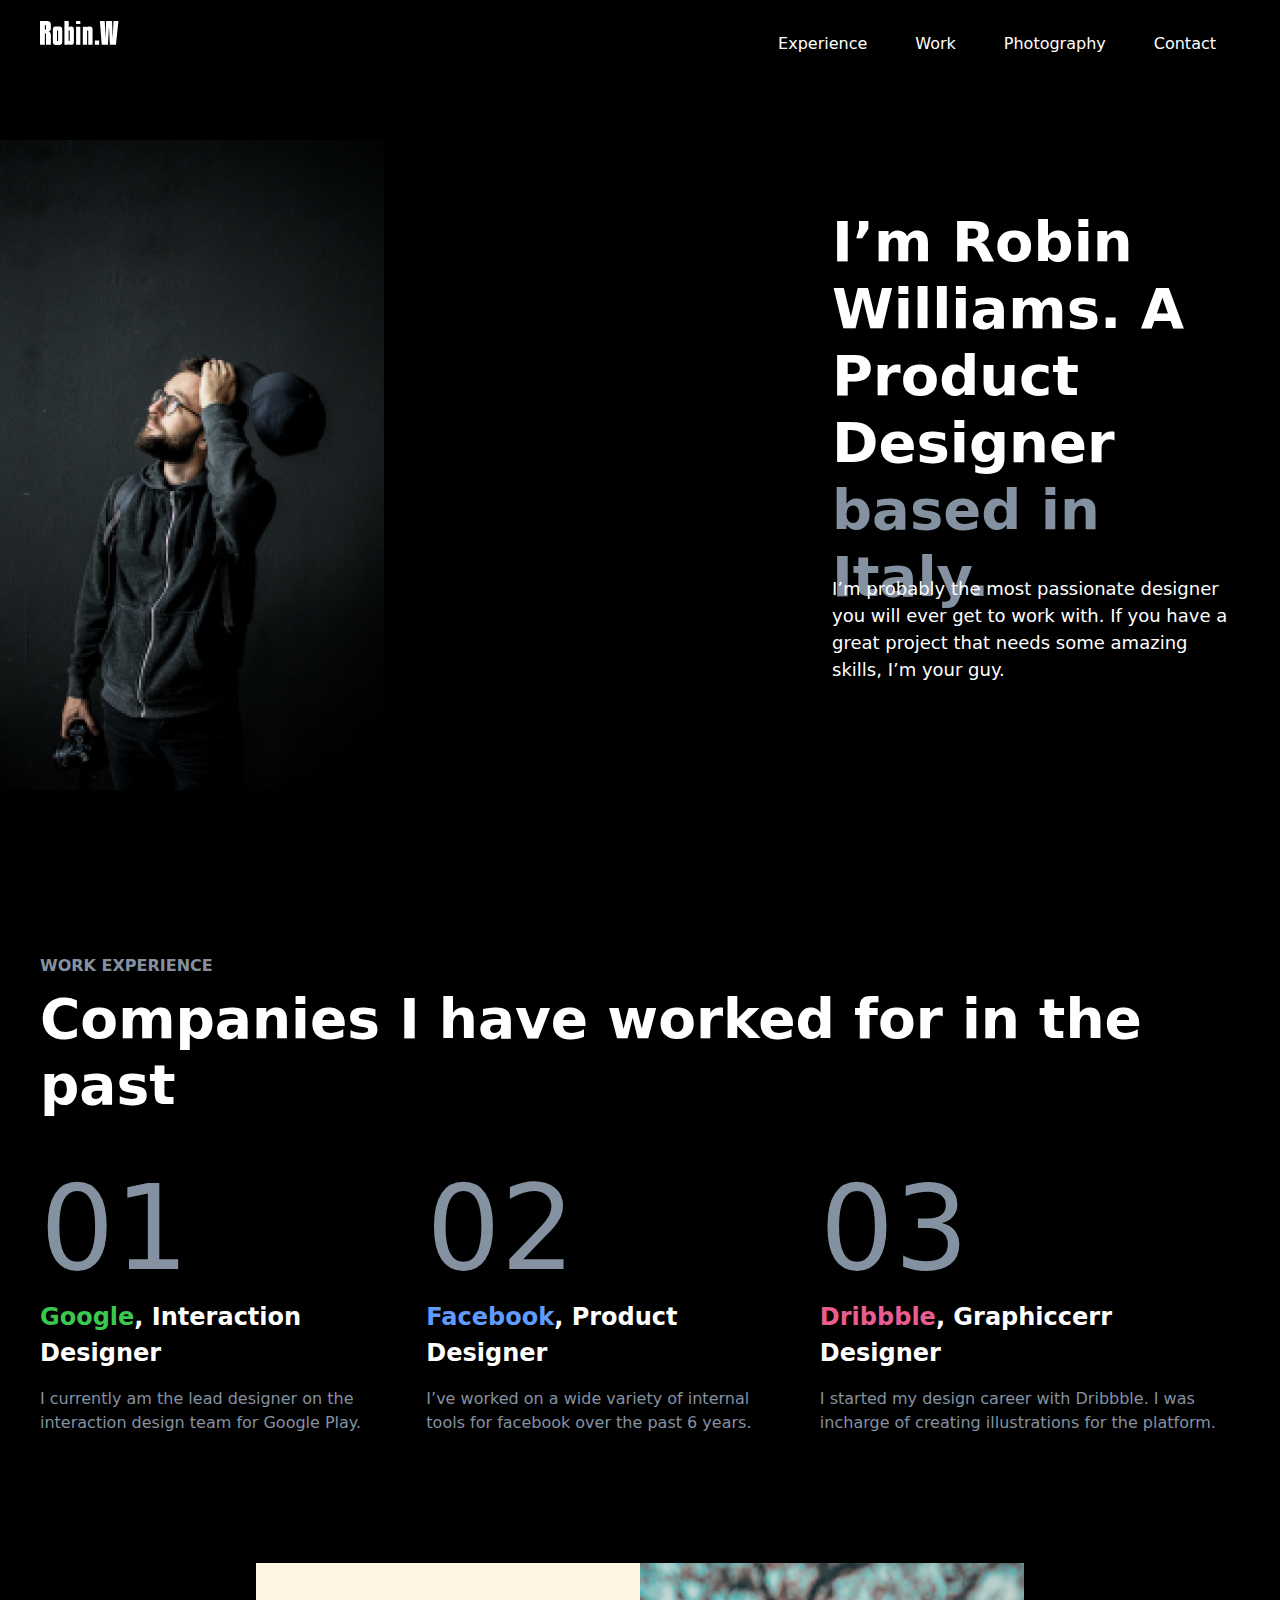
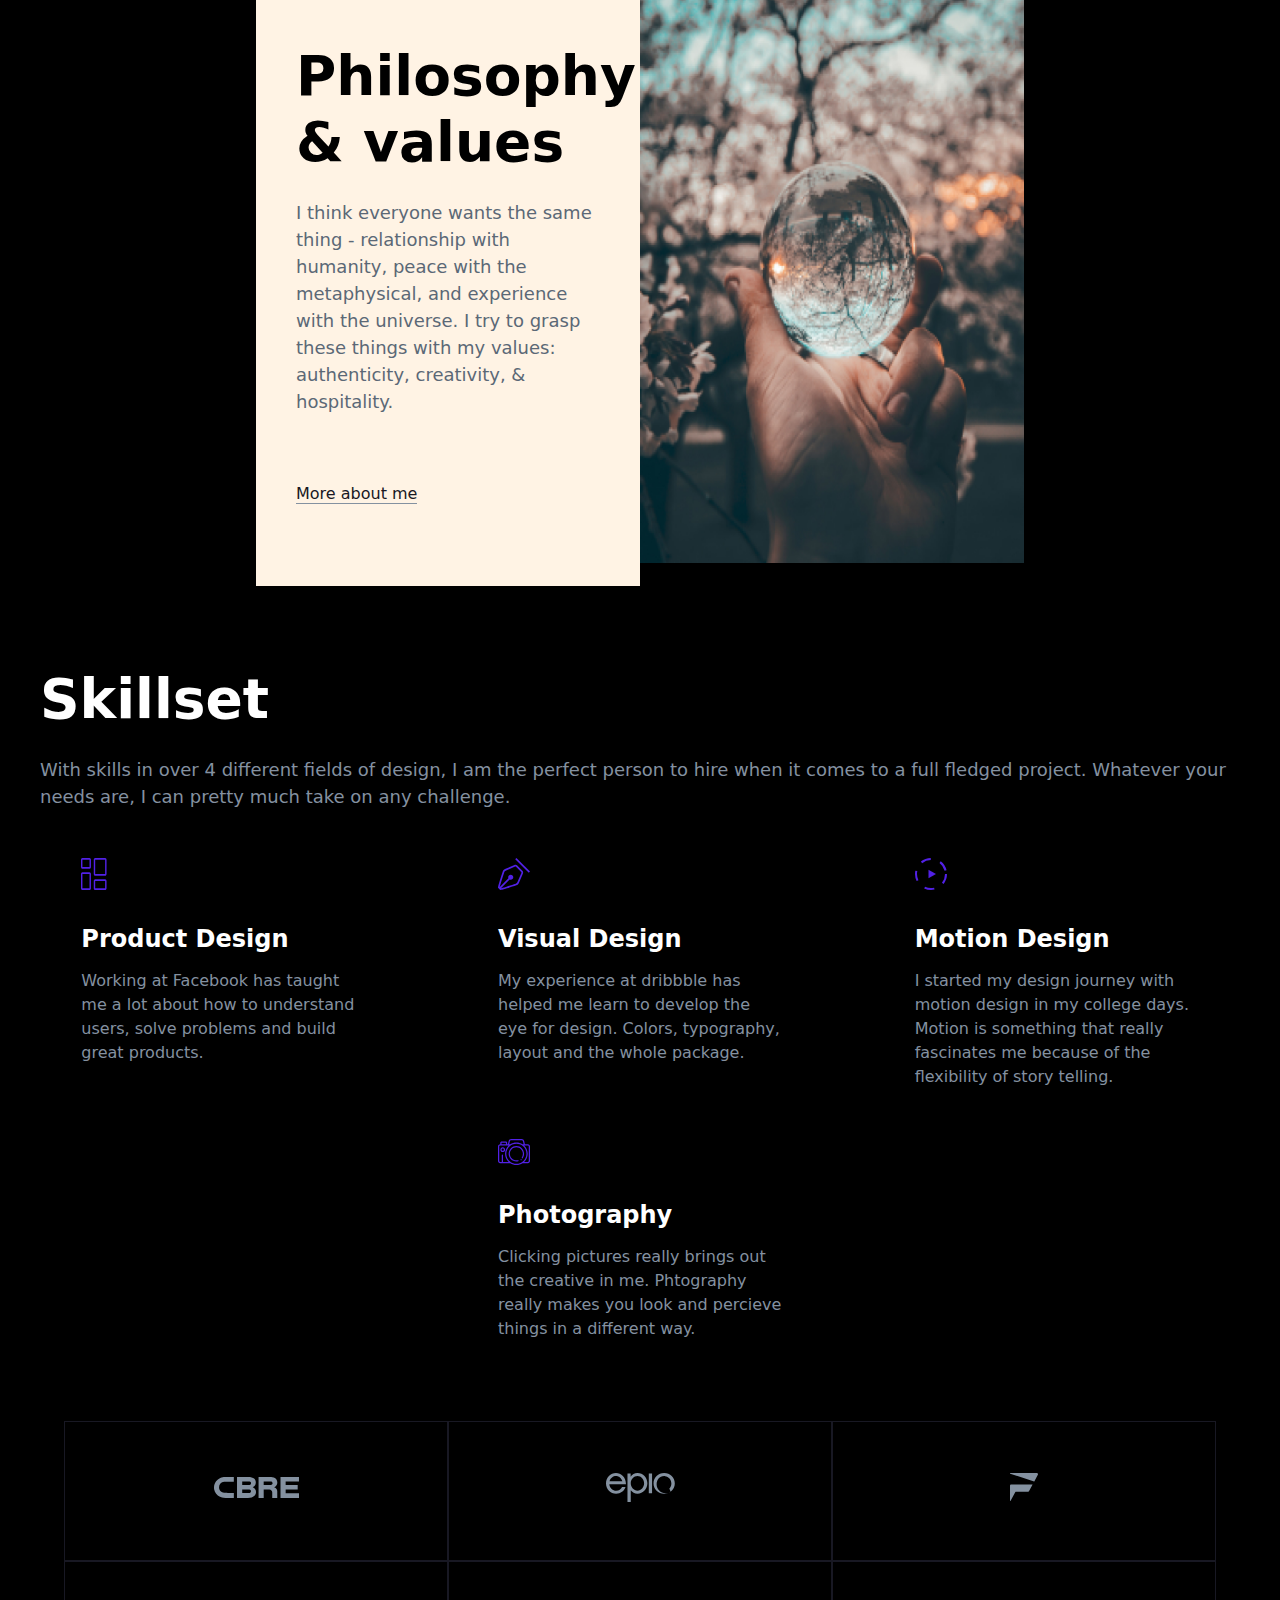
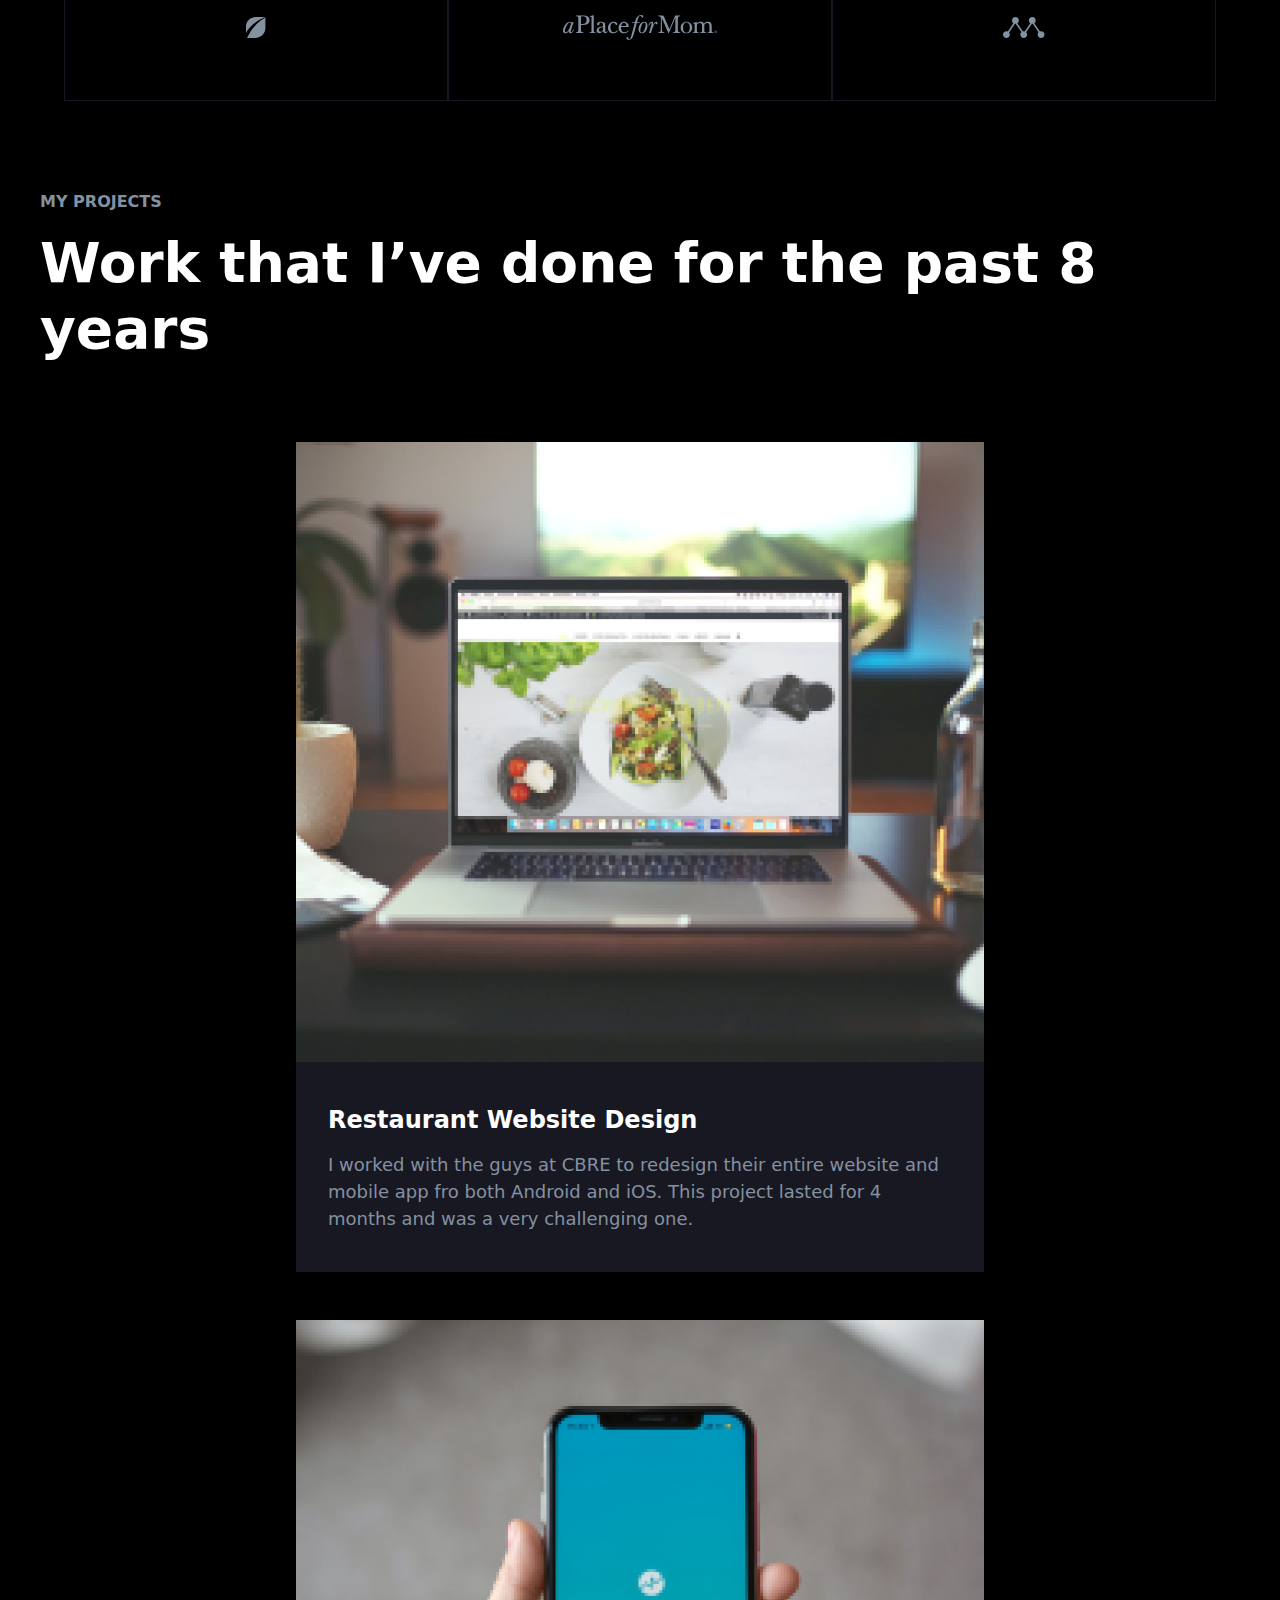
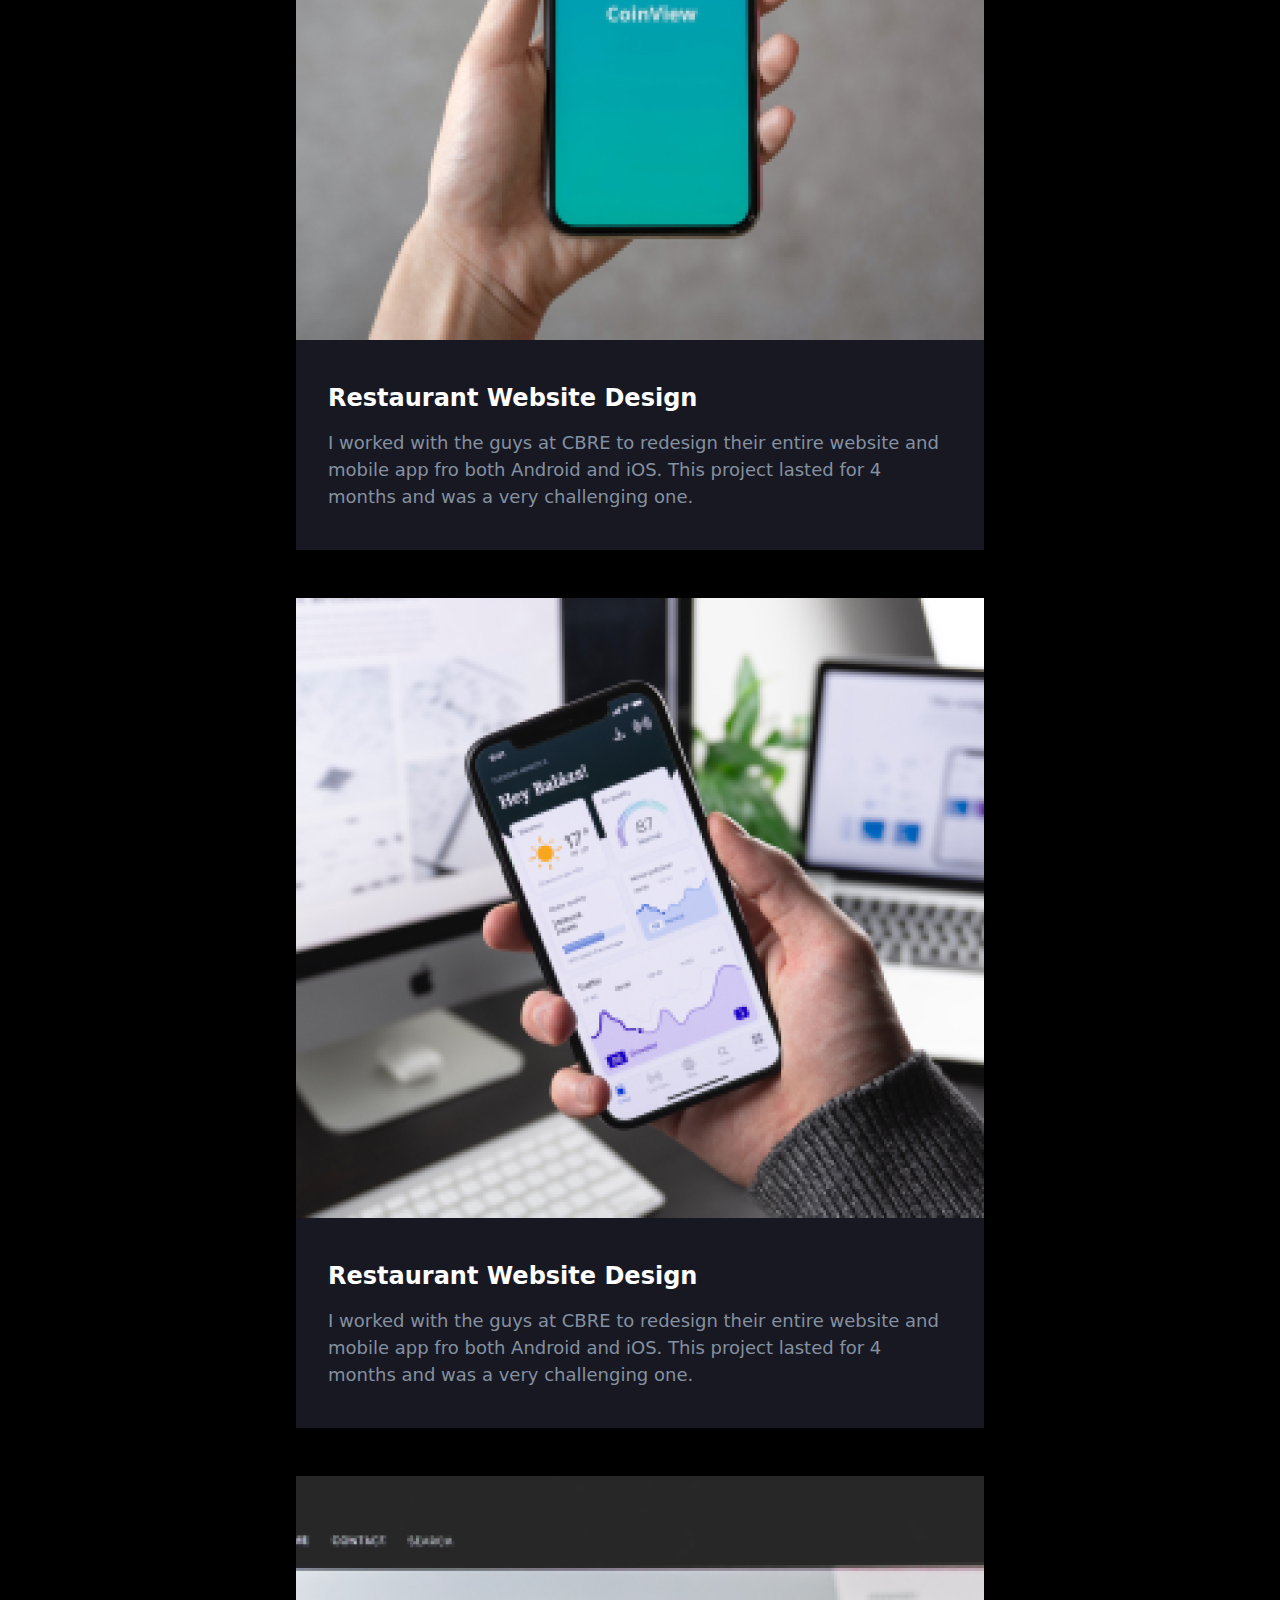
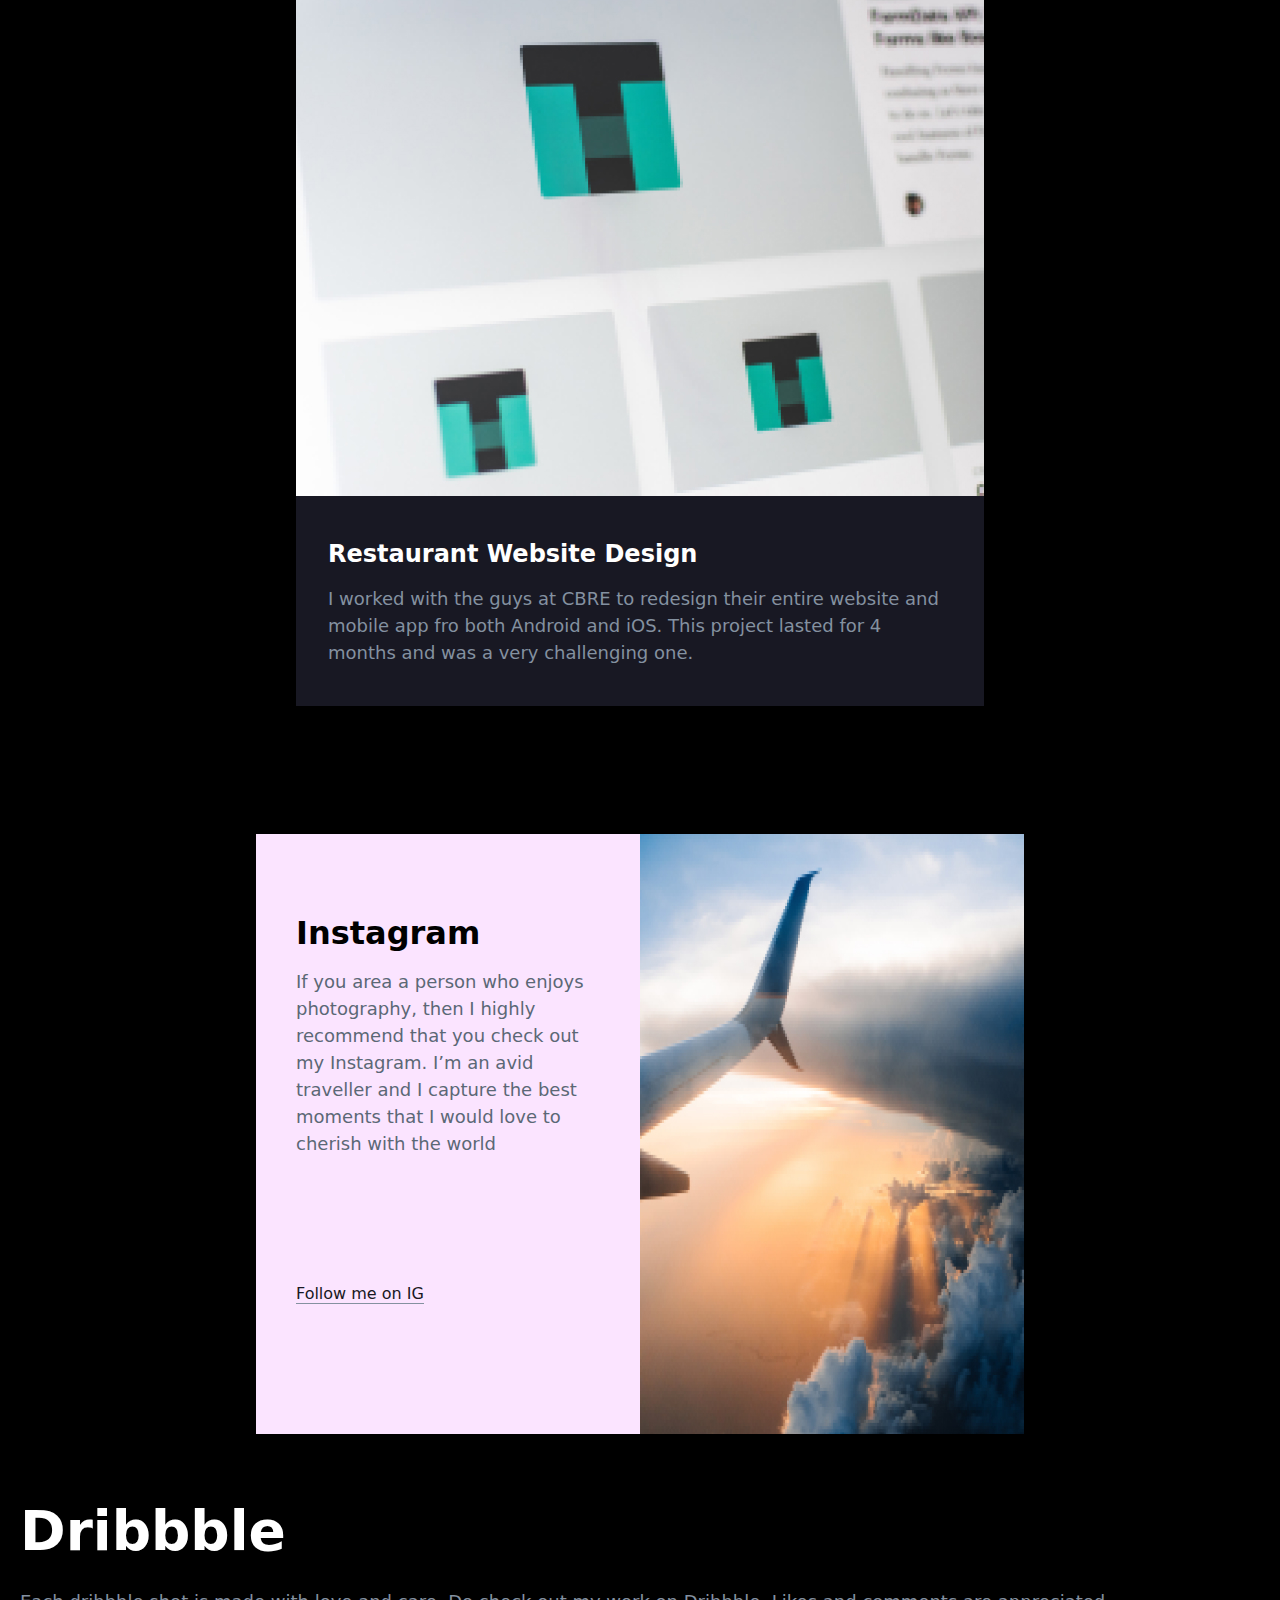
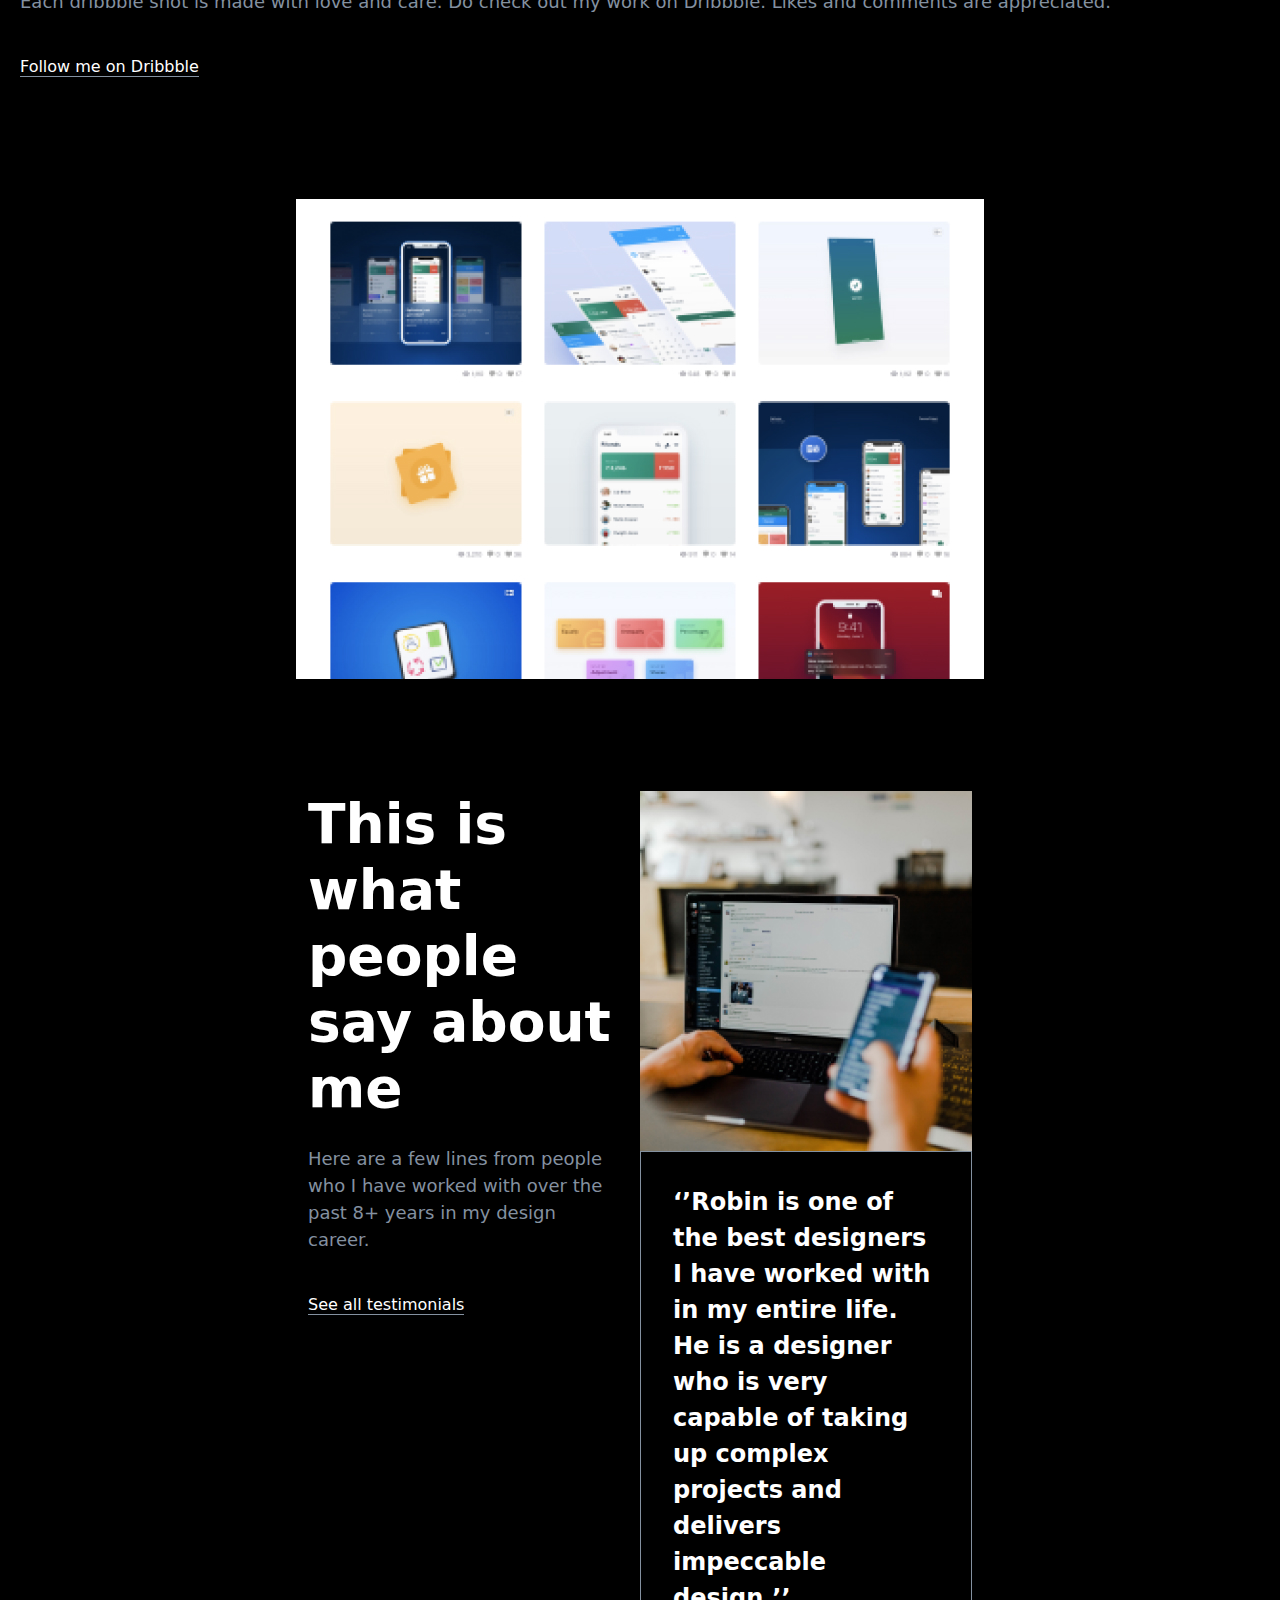
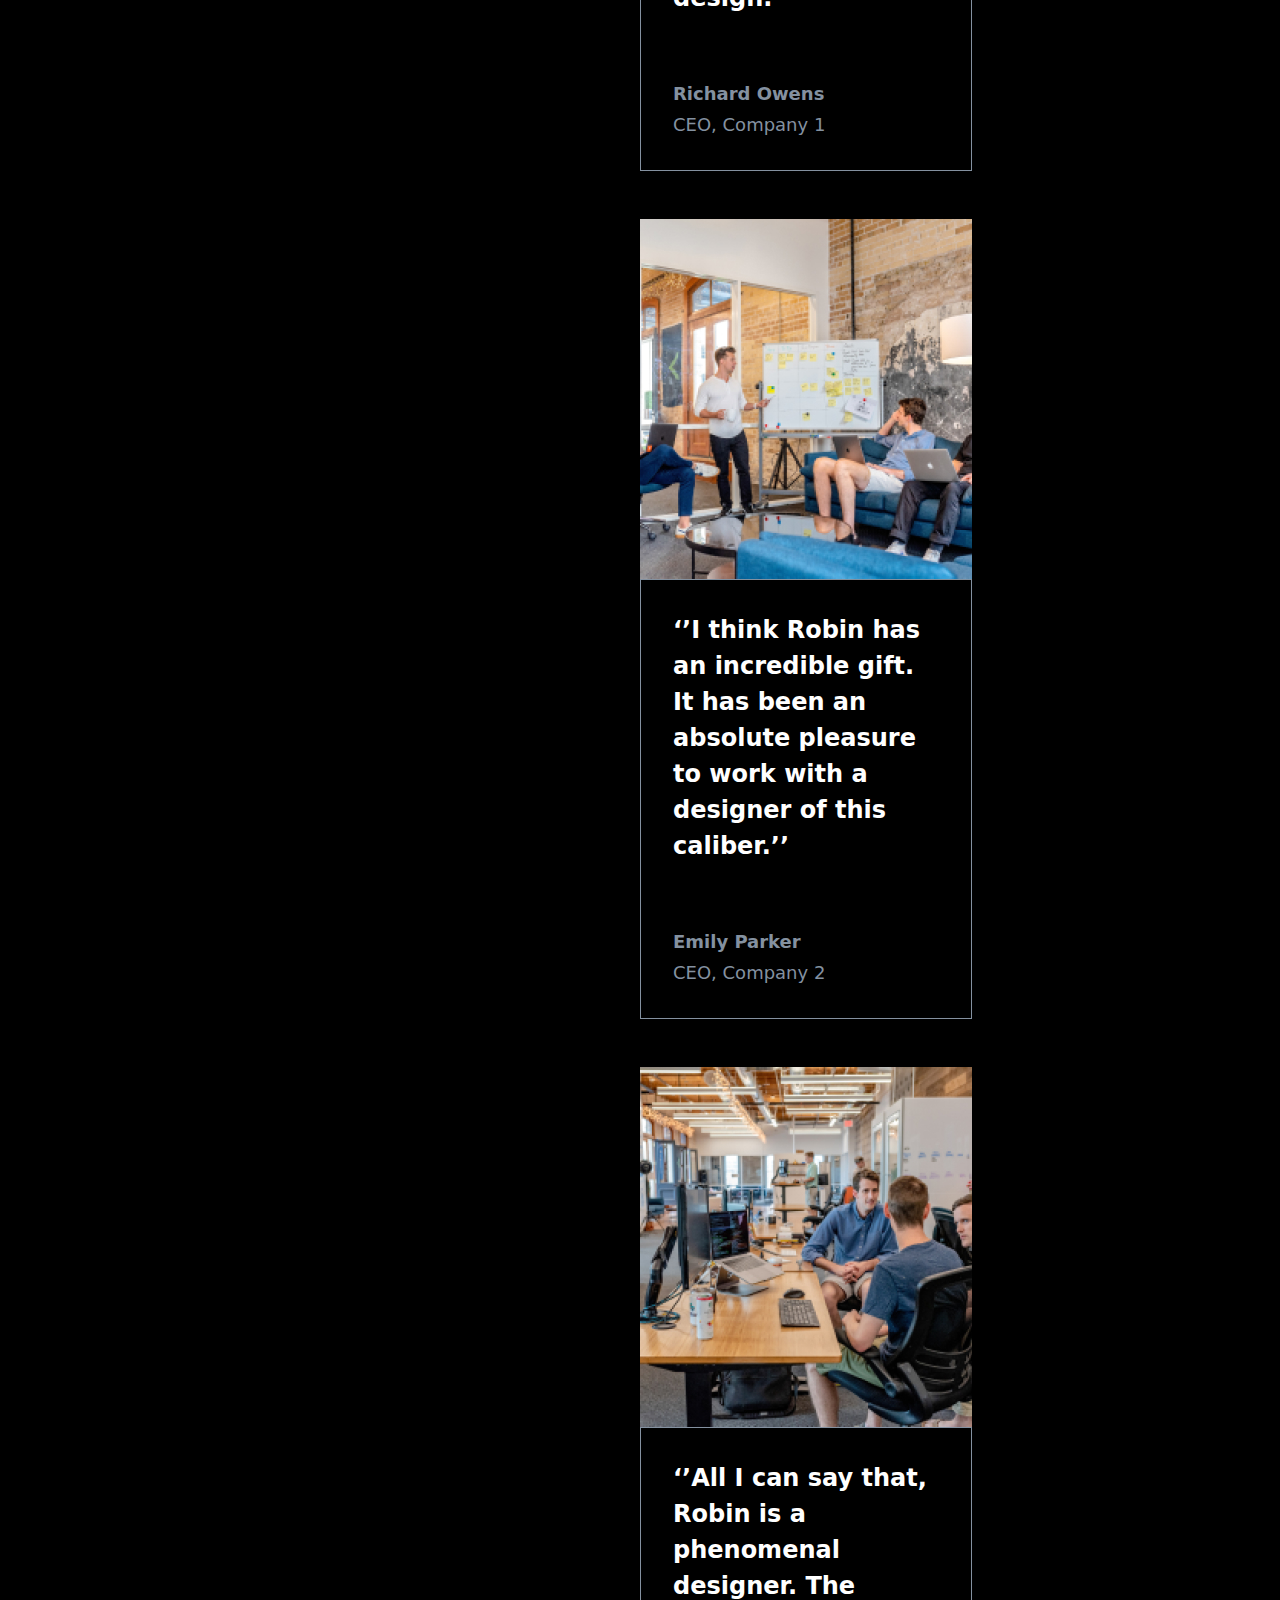
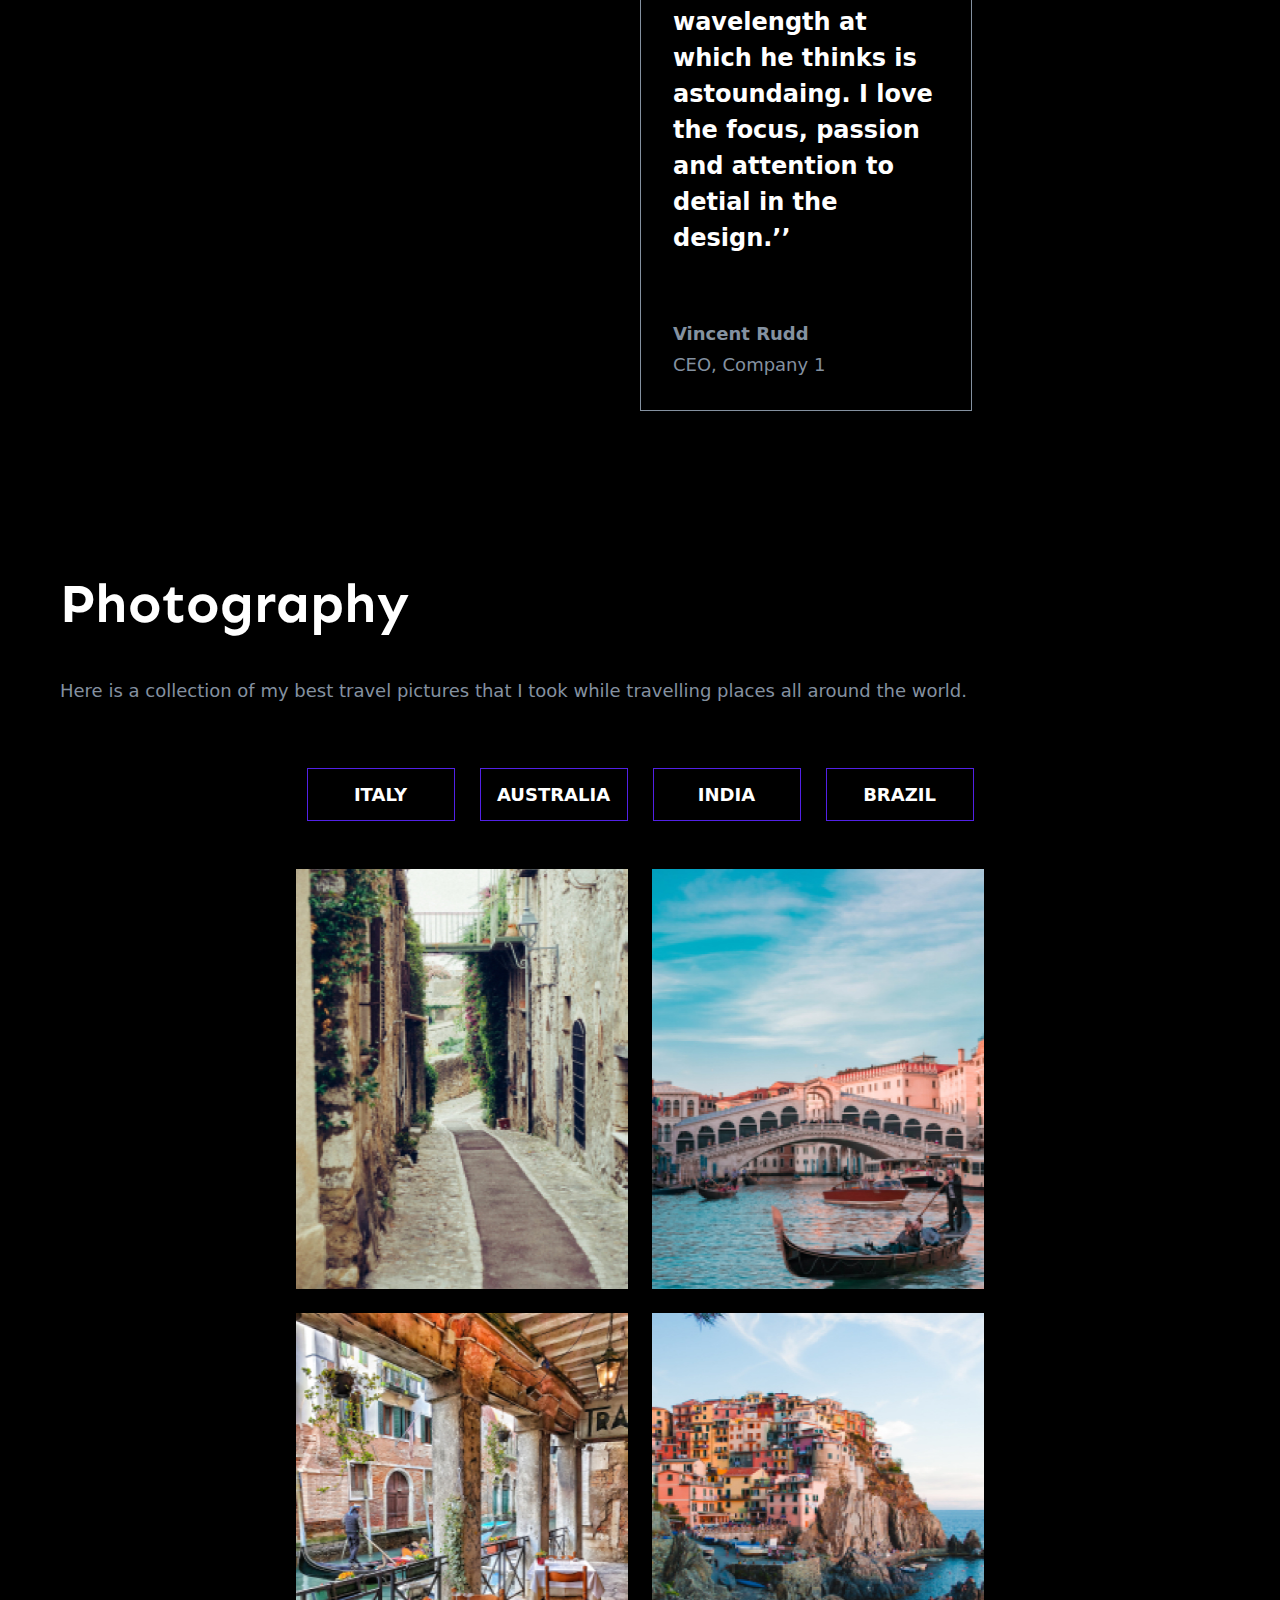
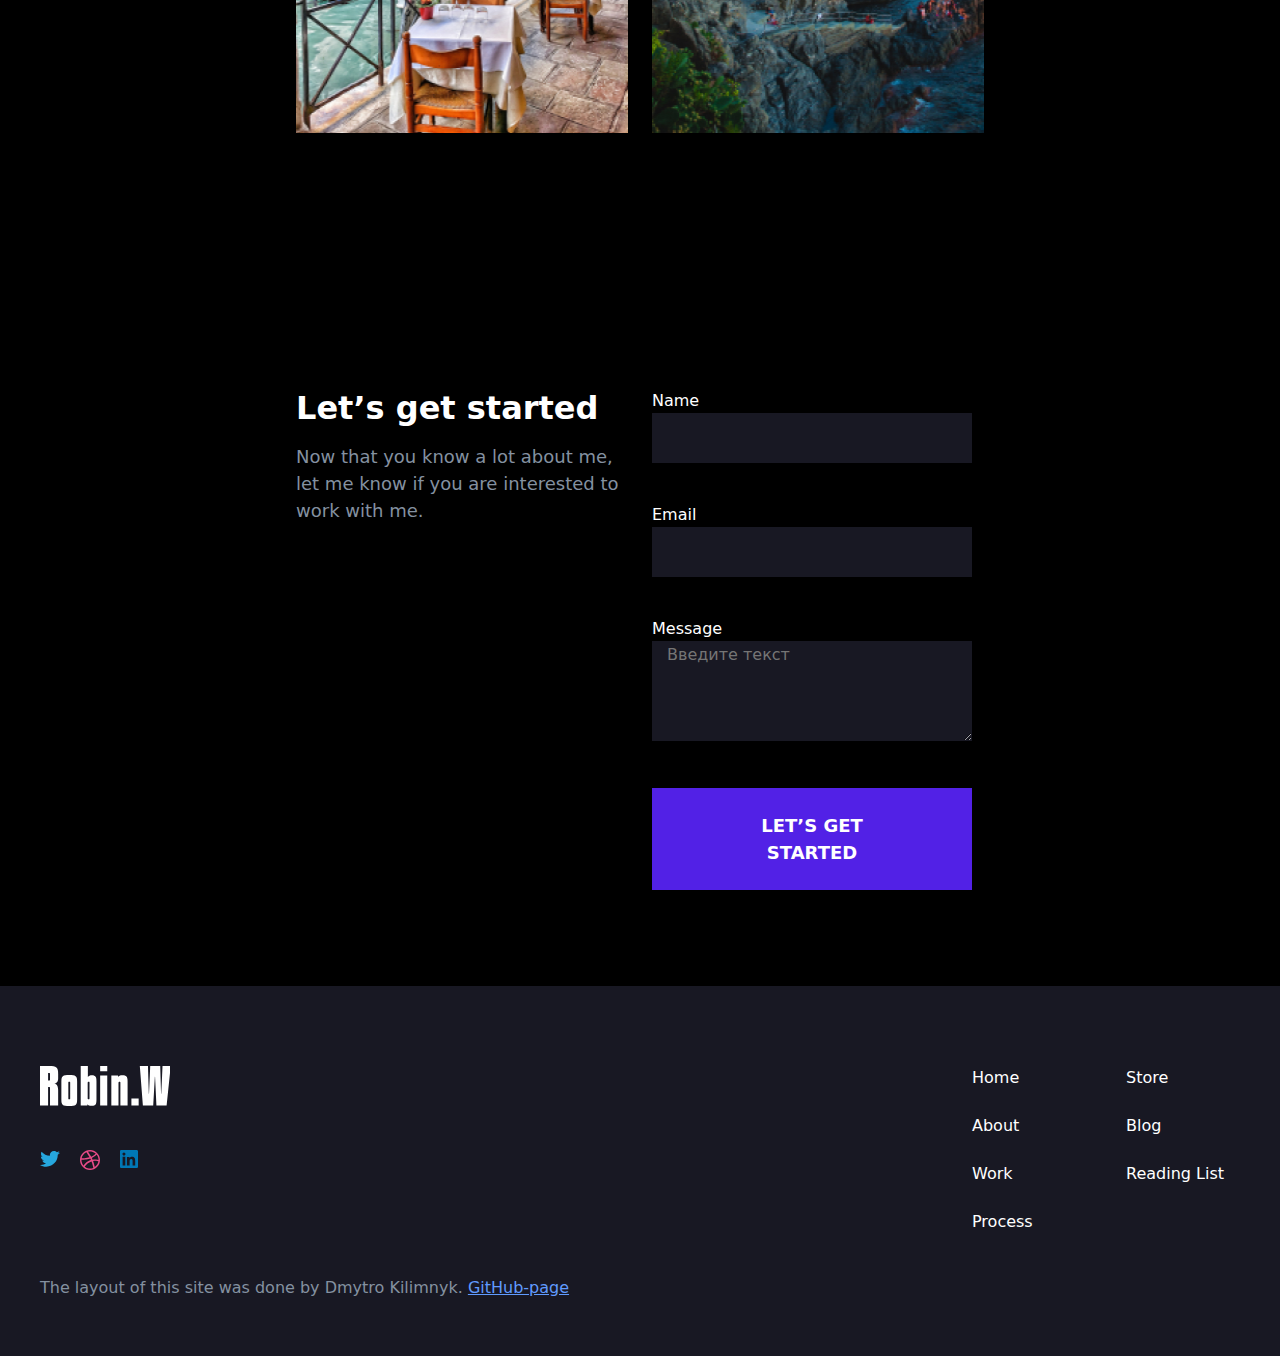
==== commit e2da9b98: "Robin" ====
--- a/index.html
+++ b/index.html
@@ -22,8 +22,6 @@
   </head>
   <body>
   <header class="header">
-    <div class="global-box">
-
         <nav class="header__nav">
       <a class="header__logo link" href=""></a>
        <div class="menu-box">
@@ -94,306 +92,312 @@
    </header>
   <main>
     <div class="global-box">
-
-        <section class="experience">
-              <div class="conteiner">
-                  <div class="expi-box">
-                      <h2 class="experience__tital">WORK EXPERIENCE</h2>
-                      <b class="experience__text">Companies I have worked for in the past</b>
-                  </div>
-              <ul class="experience__list list">
-                  <li class="experience__item">
-                      <b class="experience__job-number">01</b>
-                      <h3 class="experience__work-place"><span class="google">Google</span>, Interaction Designer</h3>
-                      <p class="experience__info">I currently am the lead designer on the interaction design team for Google Play.</p>
-                  </li>
-                  <li class="experience__item">
-                      <b class="experience__job-number">02</b>
-                      <h3 class="experience__work-place"><span class="facebook">Facebook</span>, Product Designer</h3>
-                      <p class="experience__info">I’ve worked on a wide variety of internal tools for facebook over the past 6 years.</p>
-                  </li>
-                  <li class="experience__item">
-                      <b class="experience__job-number">03</b>
-                      <h3 class="experience__work-place"><span class="d">Dribbble</span>, Graphiccerr Designer</h3>
-                      <p class="experience__info">I started my design career with Dribbble. I was incharge of creating illustrations for the platform.</p>
-                  </li>
-              </ul>
-          </div>
-          </section>
-          <section class="about-me">
-              <div class="conteiner tt">
-                      <div class="about-me__info">
-                      <h2 class="about-me__tital">Philosophy & values</h2>
-                      <p class="about-me__text">I think everyone wants the same thing - relationship with humanity, peace with the metaphysical, and experience with the universe. I try to grasp these things with my values: authenticity, creativity, & hospitality.</p>
-                      <a href="" class="about-me__link link ">More about me</a>
+        <div class="global-box-mini">
+            <section class="experience">
+                  <div class="conteiner">
+                      <div class="expi-box">
+                          <h2 class="experience__tital">WORK EXPERIENCE</h2>
+                          <b class="experience__text">Companies I have worked for in the past</b>
                       </div>
-                      <div class="about-me__box">
-                          <img  class="about-me__img" src="./imeges/about-me.jpg" alt="bb" width="360" height="450">
-                          <img  class="about-me__img2" src="./imeges/about3.jpg" alt="bb" width="720" height="600">
+                  <ul class="experience__list list">
+                      <li class="experience__item">
+                          <b class="experience__job-number">01</b>
+                          <h3 class="experience__work-place"><span class="google">Google</span>, Interaction Designer</h3>
+                          <p class="experience__info">I currently am the lead designer on the interaction design team for Google Play.</p>
+                      </li>
+                      <li class="experience__item">
+                          <b class="experience__job-number">02</b>
+                          <h3 class="experience__work-place"><span class="facebook">Facebook</span>, Product Designer</h3>
+                          <p class="experience__info">I’ve worked on a wide variety of internal tools for facebook over the past 6 years.</p>
+                      </li>
+                      <li class="experience__item">
+                          <b class="experience__job-number">03</b>
+                          <h3 class="experience__work-place"><span class="d">Dribbble</span>, Graphiccerr Designer</h3>
+                          <p class="experience__info">I started my design career with Dribbble. I was incharge of creating illustrations for the platform.</p>
+                      </li>
+                  </ul>
+              </div>
+              </section>
+              <section class="about-me">
+                  <div class="conteiner tt">
+                          <div class="about-me__info">
+                          <h2 class="about-me__tital">Philosophy & values</h2>
+                          <p class="about-me__text">I think everyone wants the same thing - relationship with humanity, peace with the metaphysical, and experience with the universe. I try to grasp these things with my values: authenticity, creativity, & hospitality.</p>
+                          <a href="" class="about-me__link link ">More about me</a>
+                          </div>
+                          <div class="about-me__box">
+                              <img  class="about-me__img" src="./imeges/about-me.jpg" alt="bb" width="360" height="450">
+                              <img  class="about-me__img2" src="./imeges/about3.jpg" alt="bb" width="720" height="600">
+                          </div>
+                  </div>
+              </section>
+              <section class="skillset">
+                  <div class="conteiner">
+                      <div class="t">
+                          <div class="skillset__box-tital">
+                          <h2 class="skillset__tital">Skillset</h2>
+                          <p class="skillset__text">With skills in over 4 different fields of design, I am the perfect person to hire when it comes to a full fledged project. Whatever your needs are, I can pretty much take on any challenge.</p>
+                          </div>
+                          <div class="skillset__box-info">
+                              <ul class="skillset__list list">
+                                  <li class="skillset__item">
+                                      <svg class="skillset__svg" width="26" height="32">
+                                          <use href="./imeges/icon.svg#skills1"></use>
+                                      </svg>
+                                      <h3 class="skillset__skill">Product Design</h3>
+                                      <p class="skillset__info">Working at Facebook has taught me a lot about how to understand users, solve problems and build great products.</p>
+                                  </li>
+                                  <li class="skillset__item">
+                                          <svg class="skillset__svg" width="32" height="32">
+                                              <use href="./imeges/icon.svg#skills2"></use>
+                                          </svg>
+                                      <h3 class="skillset__skill">Visual Design</h3>
+                                      <p class="skillset__info">My experience at dribbble has helped me learn to develop the eye for design. Colors, typography, layout and the whole package.</p>
+                                  </li>
+                                  <li class="skillset__item">
+                                      <svg class="skillset__svg" width="32" height="32">
+                                          <use href="./imeges/icon.svg#skills3"></use>
+                                      </svg>
+                                      <h3 class="skillset__skill">Motion Design</h3>
+                                      <p class="skillset__info">I started my design journey with motion design in my college days. Motion is something that really fascinates me because of the flexibility of story telling. </p>
+                                  </li>
+                                  <li class="skillset__item">
+                                      <svg class="skillset__svg" width="32" height="27">
+                                          <use href="./imeges/icon.svg#skills4"></use>
+                                      </svg>
+                                      <h3 class="skillset__skill">Photography</h3>
+                                      <p class="skillset__info">Clicking pictures really brings out the creative in me. Phtography really makes you look and percieve things in a different way.</p>
+                                  </li>
+                              </ul>
+                              </div>
+                       </div>
                       </div>
-              </div>
-          </section>
-          <section class="skillset">
-              <div class="conteiner">
-                  <div class="tt">
-                      <div class="skillset__box-tital">
-                      <h2 class="skillset__tital">Skillset</h2>
-                      <p class="skillset__text">With skills in over 4 different fields of design, I am the perfect person to hire when it comes to a full fledged project. Whatever your needs are, I can pretty much take on any challenge.</p>
+              </section>
+              <section class="company">
+                  <ul class="company__list list">
+                      <li class="company__item">
+                          <a href="" class="company__link link">
+                              <svg class="company__svg" width="85" height="21">
+                                  <use href="./imeges/icon.svg#logo1"></use>
+                              </svg>
+                          </a>
+                      </li>
+                      <li class="company__item">
+                          <a href="" class="company__link link">
+                              <svg class="company__svg" width="69" height="29">
+                                  <use href="./imeges/icon.svg#logo2"></use>
+                              </svg>
+                          </a>
+                      </li>
+                      <li class="company__item">
+                          <a href="" class="company__link link">
+                              <svg class="company__svg" width="28" height="29">
+                                  <use href="./imeges/icon.svg#logo3"></use>
+                              </svg>
+                          </a>
+                      </li>
+                      <li class="company__item">
+                          <a href="" class="company__link link">
+                              <svg class="company__svg" width="21" height="21">
+                                  <use href="./imeges/icon.svg#logo4"></use>
+                              </svg>
+                          </a>
+                      </li>
+                      <li class="company__item">
+                          <a href="" class="company__link link">
+                              <svg class="company__svg" width="154" height="25">
+                                  <use href="./imeges/icon.svg#logo5"></use>
+                              </svg>
+                          </a>
+                      </li>
+                      <li class="company__item">
+                          <a href="" class="company__link link">
+                              <svg class="company__svg" width="42" height="21">
+                                  <use href="./imeges/icon.svg#logo6"></use>
+                              </svg>
+                          </a>
+                      </li>
+                  </ul>
+              </section>
+              <section class="project">
+                  <div class="conteiner">
+                      <div class="project-box-help">
+                          <h2 class="project__tital"><span class="project__span">MY PROJECTS</span></h2>
+                          <b class="project__info">Work that I’ve done for the past 8 years</b>
                       </div>
-                      <div class="skillset__box-info">
-                          <ul class="skillset__list list">
-                              <li class="skillset__item">
-                                  <svg class="skillset__svg" width="26" height="32">
-                                      <use href="./imeges/icon.svg#skills1"></use>
-                                  </svg>
-                                  <h3 class="skillset__skill">Product Design</h3>
-                                  <p class="skillset__info">Working at Facebook has taught me a lot about how to understand users, solve problems and build great products.</p>
+                  <ul class="project__list list">
+                      <li class="project__item">
+                          <img class="project__img" src="./imeges/project1.jpg" alt="ee" >
+                          <img class="project__img2" src="./imeges/2project1.jpg" alt="ee" >
+                          <div class="project__box">
+                              <h3 class="project__tital">Restaurant Website Design</h3>
+                              <p class="project__text">I worked with the guys at CBRE to redesign their entire website and mobile app fro both Android and iOS. This project lasted for 4 months and was a very challenging one.</p>
+                          </div>
+                      </li>
+                      <li class="project__item">
+                          <img class="project__img" src="./imeges/project2.jpg" alt="ee">
+                          <img class="project__img2" src="./imeges/2project2.jpg" alt="ee" >
+                          <div class="project__box">
+                              <h3 class="project__tital">Restaurant Website Design</h3>
+                              <p class="project__text">I worked with the guys at CBRE to redesign their entire website and mobile app fro both Android and iOS. This project lasted for 4 months and was a very challenging one.</p>
+                          </div>
+                      </li>
+                      <li class="project__item">
+                          <img class="project__img" src="./imeges/project3.jpg" alt="ee">
+                          <img class="project__img2" src="./imeges/2project3.jpg" alt="ee" >
+                          <div class="project__box">
+                              <h3 class="project__tital">Restaurant Website Design</h3>
+                              <p class="project__text">I worked with the guys at CBRE to redesign their entire website and mobile app fro both Android and iOS. This project lasted for 4 months and was a very challenging one.</p>
+                          </div>
+                      </li>
+                      <li class="project__item">
+                          <img class="project__img" src="./imeges/project4.jpg" alt="ee">
+                          <img class="project__img2" src="./imeges/2project4.jpg" alt="ee" >
+                          <div class="project__box">
+                              <h3 class="project__tital">Restaurant Website Design</h3>
+                              <p class="project__text">I worked with the guys at CBRE to redesign their entire website and mobile app fro both Android and iOS. This project lasted for 4 months and was a very challenging one.</p>
+                          </div>
+                      </li>
+                      <button class="project__button">VIEW ALL PROJECTS</button>
+                  </ul>
+                  </div>
+              </section>
+              <section class="instagram">
+                  <div class="conteiner">
+                      <div class="tt">
+                          <div class="instagram__info">
+                              <h2 class="instagram__tital">Instagram</h2>
+                              <p class="instagram__text">If you area a person who enjoys photography, then I highly recommend that you check out my Instagram. I’m an avid traveller and I capture the best moments that I would love to cherish with the world</p>
+                              <a class="instagram__link link" href="">Follow me on IG</a>
+                          </div>
+                          <div class="instagram__img-box">
+                              <img class="instagram__img" src="./imeges/insta.jpg" alt="gg">
+                              <img class="instagram__img2" src="./imeges/instagram3.jpg" alt="gg" width="720" height="600">
+                          </div>
+                      </div>
+                  </div>
+              </section>
+              <section class="dribbble">
+                  <h2 class="dribbble__tital">Dribbble</h2>
+                  <p class="dribbble__text">Each dribbble shot is made with love and care. Do check out my work on Dribbble. Likes and comments are appreciated.</p>
+                  <a class="dribbble__link link" href="">Follow me on Dribbble</a>
+                  <div class="dribbble__img-box">
+                      <img class="dribbble__img" src="./imeges/dribbble.jpg" alt="hh">
+                      <img class="dribbble__img2" src="./imeges/Dribbble2.jpg" alt="hh">
+                      <img class="dribbble__img3" src="./imeges/dribbble3.jpg" alt="hh">
+                  </div>
+              </section>
+              <section class="reviews">
+                  <div class="conteiner-rev">
+                    <div class="gg"> 
+                        <div class="tt">
+                            <div class="reviews__text">
+                                <h2 class="reviews__tital">This is what people say about me</h2>
+                                <p class="reviews__info">Here are a few lines from people who I have worked with over the past 8+ years in my design career.</p>
+                                <a class="reviews__link link" href="">See all testimonials</a>
+                            </div>
+                            <div class="reviews__examples">
+                                <ul class="reviews__list list">
+                                    <li class="reviews__item">
+                                        <img class="reviews__img" src="./imeges/rewiews1.jpg" alt="qq">
+                                        <img class="reviews__img2" src="./imeges/3rew3.jpg" alt="qq" width="636" height="360">
+                                        <div class="reviews__card-info">
+                                            <b class="reviews__response">‘’Robin is one of the best designers I have worked with in my entire life. He is a designer who is very capable of taking up complex projects and delivers impeccable design.’’</b>
+                                            <p class="reviews__name">Richard Owens</p>
+                                            <p class="reviews__company">CEO, Company 1</p>
+                                        </div>
+                                    </li>
+                                    <li class="reviews__item">
+                                        <img class="reviews__img" src="./imeges/rewiews2.jpg" alt="qq">
+                                        <img class="reviews__img2" src="./imeges/3rew2.jpg" alt="qq" width="636" height="360">
+                                        <div class="reviews__card-info">
+                                            <b class="reviews__response">‘’I think Robin has an incredible gift. It has been an absolute pleasure to work with a designer of this caliber.’’</b>
+                                            <p class="reviews__name">Emily Parker</p>
+                                            <p class="reviews__company">CEO, Company 2</p>
+                                        </div>
+                                    </li>
+                                    <li class="reviews__item">
+                                        <img class="reviews__img" src="./imeges/rewiews3.jpg" alt="qq">
+                                        <img class="reviews__img2" src="./imeges/3rew1.jpg" alt="qq" width="636" height="360">
+                                        <div class="reviews__card-info">
+                                            <b class="reviews__response">‘’All I can say that, Robin is a phenomenal designer. The wavelength at which he thinks is astoundaing. I love the focus, passion and attention to detial in the design.’’</b>
+                                            <p class="reviews__name">Vincent  Rudd</p>
+                                            <p class="reviews__company">CEO, Company 1</p>
+                                        </div>
+                                    </li>
+                                </ul>
+                            </div>
+                        </div>
+                    </div>
+                  </div>
+              </section>
+              <section class="photography">
+                  <div class="conteiner">
+                  <h2 class="photography__tital"><span class="help">Photography</span></h2>
+                  <p class="photography__text">Here is a collection of my best travel pictures that I took while travelling places all around the world. </p>
+                  <ul class="photography__list list">
+                      <li class="photography__item">
+                          <button class="photography__button">ITALY</button>
+                      </li>
+                      <li class="photography__item">
+                          <button class="photography__button">AUSTRALIA</button>
+                      </li>
+                      <li class="photography__item">
+                          <button class="photography__button">INDIA</button>
+                      </li>
+                      <li class="photography__item">
+                          <button class="photography__button">BRAZIL</button>
+                      </li>
+                  </ul>
+                  <ul class="photography__album list">
+                      <li class="photography__foto">
+                          <img class="photography__img" src="./imeges/foto1.jpg" alt="yy" width="320" height="420">
+                      </li>
+                      <li class="photography__foto">
+                          <img class="photography__img" src="./imeges/foto2.jpg" alt="yy" width="320" height="420">
+                      </li>
+                      <li class="photography__foto">
+                          <img class="photography__img" src="./imeges/foto3.jpg" alt="yy" width="320" height="420">
+                      </li>
+                      <li class="photography__foto">
+                          <img class="photography__img" src="./imeges/foto4.jpg" alt="yy" width="320" height="420">
+                      </li>
+                  </ul>
+                  </div>
+              </section>
+              <section class="go">
+                  <div class="go__text">
+                      <h2 class="go__tital">Let’s get started</h2>
+                      <p class="go__info">Now that you know a lot about me, let me know if you are interested to work with me.</p>
+                  </div>
+                  <div class="go__form">
+                      <form>
+                          <ul class="go__list list">
+                              <li class="go__item">
+                                  <label class="go__label" for="name">Name</label>
+                                  <input class="go__input" type="text" name="name" id="name">
                               </li>
-                              <li class="skillset__item">
-                                      <svg class="skillset__svg" width="32" height="32">
-                                          <use href="./imeges/icon.svg#skills2"></use>
-                                      </svg>
-                                  <h3 class="skillset__skill">Visual Design</h3>
-                                  <p class="skillset__info">My experience at dribbble has helped me learn to develop the eye for design. Colors, typography, layout and the whole package.</p>
+                              <li class="go__item">
+                                  <label class="go__label" for="email">Email</label>
+                                  <input class="go__input" type="email" name="email" id="email">
                               </li>
-                              <li class="skillset__item">
-                                  <svg class="skillset__svg" width="32" height="32">
-                                      <use href="./imeges/icon.svg#skills3"></use>
-                                  </svg>
-                                  <h3 class="skillset__skill">Motion Design</h3>
-                                  <p class="skillset__info">I started my design journey with motion design in my college days. Motion is something that really fascinates me because of the flexibility of story telling. </p>
-                              </li>
-                              <li class="skillset__item">
-                                  <svg class="skillset__svg" width="32" height="27">
-                                      <use href="./imeges/icon.svg#skills4"></use>
-                                  </svg>
-                                  <h3 class="skillset__skill">Photography</h3>
-                                  <p class="skillset__info">Clicking pictures really brings out the creative in me. Phtography really makes you look and percieve things in a different way.</p>
+                              <li class="go__item">
+                                  <label class="go__label" for="coment">Message</label>
+                                  <textarea class="go__textarea" name="coment" id="coment" rows="10" placeholder="Введите текст"></textarea>
                               </li>
                           </ul>
-                          </div>
-                   </div>
-                  </div>
-          </section>
-          <section class="company">
-              <ul class="company__list list">
-                  <li class="company__item">
-                      <a href="" class="company__link link">
-                          <svg class="company__svg" width="85" height="21">
-                              <use href="./imeges/icon.svg#logo1"></use>
-                          </svg>
-                      </a>
-                  </li>
-                  <li class="company__item">
-                      <a href="" class="company__link link">
-                          <svg class="company__svg" width="69" height="29">
-                              <use href="./imeges/icon.svg#logo2"></use>
-                          </svg>
-                      </a>
-                  </li>
-                  <li class="company__item">
-                      <a href="" class="company__link link">
-                          <svg class="company__svg" width="28" height="29">
-                              <use href="./imeges/icon.svg#logo3"></use>
-                          </svg>
-                      </a>
-                  </li>
-                  <li class="company__item">
-                      <a href="" class="company__link link">
-                          <svg class="company__svg" width="21" height="21">
-                              <use href="./imeges/icon.svg#logo4"></use>
-                          </svg>
-                      </a>
-                  </li>
-                  <li class="company__item">
-                      <a href="" class="company__link link">
-                          <svg class="company__svg" width="154" height="25">
-                              <use href="./imeges/icon.svg#logo5"></use>
-                          </svg>
-                      </a>
-                  </li>
-                  <li class="company__item">
-                      <a href="" class="company__link link">
-                          <svg class="company__svg" width="42" height="21">
-                              <use href="./imeges/icon.svg#logo6"></use>
-                          </svg>
-                      </a>
-                  </li>
-              </ul>
-          </section>
-          <section class="project">
-              <div class="conteiner">
-                  <div class="project-box-help">
-                      <h2 class="project__tital"><span class="project__span">MY PROJECTS</span></h2>
-                      <b class="project__info">Work that I’ve done for the past 8 years</b>
-                  </div>
-              <ul class="project__list list">
-                  <li class="project__item">
-                      <img class="project__img" src="./imeges/project1.jpg" alt="ee" >
-                      <img class="project__img2" src="./imeges/2project1.jpg" alt="ee" >
-                      <div class="project__box">
-                          <h3 class="project__tital">Restaurant Website Design</h3>
-                          <p class="project__text">I worked with the guys at CBRE to redesign their entire website and mobile app fro both Android and iOS. This project lasted for 4 months and was a very challenging one.</p>
-                      </div>
-                  </li>
-                  <li class="project__item">
-                      <img class="project__img" src="./imeges/project2.jpg" alt="ee">
-                      <img class="project__img2" src="./imeges/2project2.jpg" alt="ee" >
-                      <div class="project__box">
-                          <h3 class="project__tital">Restaurant Website Design</h3>
-                          <p class="project__text">I worked with the guys at CBRE to redesign their entire website and mobile app fro both Android and iOS. This project lasted for 4 months and was a very challenging one.</p>
-                      </div>
-                  </li>
-                  <li class="project__item">
-                      <img class="project__img" src="./imeges/project3.jpg" alt="ee">
-                      <img class="project__img2" src="./imeges/2project3.jpg" alt="ee" >
-                      <div class="project__box">
-                          <h3 class="project__tital">Restaurant Website Design</h3>
-                          <p class="project__text">I worked with the guys at CBRE to redesign their entire website and mobile app fro both Android and iOS. This project lasted for 4 months and was a very challenging one.</p>
-                      </div>
-                  </li>
-                  <li class="project__item">
-                      <img class="project__img" src="./imeges/project4.jpg" alt="ee">
-                      <img class="project__img2" src="./imeges/2project4.jpg" alt="ee" >
-                      <div class="project__box">
-                          <h3 class="project__tital">Restaurant Website Design</h3>
-                          <p class="project__text">I worked with the guys at CBRE to redesign their entire website and mobile app fro both Android and iOS. This project lasted for 4 months and was a very challenging one.</p>
-                      </div>
-                  </li>
-                  <button class="project__button">VIEW ALL PROJECTS</button>
-              </ul>
-              </div>
-          </section>
-          <section class="instagram">
-              <div class="conteiner">
-                  <div class="tt">
-                      <div class="instagram__info">
-                          <h2 class="instagram__tital">Instagram</h2>
-                          <p class="instagram__text">If you area a person who enjoys photography, then I highly recommend that you check out my Instagram. I’m an avid traveller and I capture the best moments that I would love to cherish with the world</p>
-                          <a class="instagram__link link" href="">Follow me on IG</a>
-                      </div>
-                      <div class="instagram__img-box">
-                          <img class="instagram__img" src="./imeges/insta.jpg" alt="gg">
-                          <img class="instagram__img2" src="./imeges/instagram3.jpg" alt="gg" width="720" height="600">
-                      </div>
-                  </div>
-              </div>
-          </section>
-          <section class="dribbble">
-              <h2 class="dribbble__tital">Dribbble</h2>
-              <p class="dribbble__text">Each dribbble shot is made with love and care. Do check out my work on Dribbble. Likes and comments are appreciated.</p>
-              <a class="dribbble__link link" href="">Follow me on Dribbble</a>
-              <div class="dribbble__img-box">
-                  <img class="dribbble__img" src="./imeges/dribbble.jpg" alt="hh">
-                  <img class="dribbble__img2" src="./imeges/Dribbble2.jpg" alt="hh">
-                  <img class="dribbble__img3" src="./imeges/dribbble3.jpg" alt="hh">
-              </div>
-          </section>
-          <section class="reviews">
-              <div class="conteiner">
-                  <div class="tt">
-                      <div class="reviews__text">
-                          <h2 class="reviews__tital">This is what people say about me</h2>
-                          <p class="reviews__info">Here are a few lines from people who I have worked with over the past 8+ years in my design career.</p>
-                          <a class="reviews__link link" href="">See all testimonials</a>
-                      </div>
-                      <div class="reviews__examples">
-                          <ul class="reviews__list list">
-                              <li class="reviews__item">
-                                  <img class="reviews__img" src="./imeges/rewiews1.jpg" alt="qq">
-                                  <img class="reviews__img2" src="./imeges/3rew3.jpg" alt="qq" width="636" height="360">
-                                  <div class="reviews__card-info">
-                                      <b class="reviews__response">‘’Robin is one of the best designers I have worked with in my entire life. He is a designer who is very capable of taking up complex projects and delivers impeccable design.’’</b>
-                                      <p class="reviews__name">Richard Owens</p>
-                                      <p class="reviews__company">CEO, Company 1</p>
-                                  </div>
-                              </li>
-                              <li class="reviews__item">
-                                  <img class="reviews__img" src="./imeges/rewiews2.jpg" alt="qq">
-                                  <img class="reviews__img2" src="./imeges/3rew2.jpg" alt="qq" width="636" height="360">
-                                  <div class="reviews__card-info">
-                                      <b class="reviews__response">‘’I think Robin has an incredible gift. It has been an absolute pleasure to work with a designer of this caliber.’’</b>
-                                      <p class="reviews__name">Emily Parker</p>
-                                      <p class="reviews__company">CEO, Company 2</p>
-                                  </div>
-                              </li>
-                              <li class="reviews__item">
-                                  <img class="reviews__img" src="./imeges/rewiews3.jpg" alt="qq">
-                                  <img class="reviews__img2" src="./imeges/3rew1.jpg" alt="qq" width="636" height="360">
-                                  <div class="reviews__card-info">
-                                      <b class="reviews__response">‘’All I can say that, Robin is a phenomenal designer. The wavelength at which he thinks is astoundaing. I love the focus, passion and attention to detial in the design.’’</b>
-                                      <p class="reviews__name">Vincent  Rudd</p>
-                                      <p class="reviews__company">CEO, Company 1</p>
-                                  </div>
-                              </li>
-                          </ul>
-                      </div>
-                  </div>
-              </div>
-          </section>
-          <section class="photography">
-              <div class="conteiner">
-              <h2 class="photography__tital"><span class="help">Photography</span></h2>
-              <p class="photography__text">Here is a collection of my best travel pictures that I took while travelling places all around the world. </p>
-              <ul class="photography__list list">
-                  <li class="photography__item">
-                      <button class="photography__button">ITALY</button>
-                  </li>
-                  <li class="photography__item">
-                      <button class="photography__button">AUSTRALIA</button>
-                  </li>
-                  <li class="photography__item">
-                      <button class="photography__button">INDIA</button>
-                  </li>
-                  <li class="photography__item">
-                      <button class="photography__button">BRAZIL</button>
-                  </li>
-              </ul>
-              <ul class="photography__album list">
-                  <li class="photography__foto">
-                      <img class="photography__img" src="./imeges/foto1.jpg" alt="yy" width="320" height="420">
-                  </li>
-                  <li class="photography__foto">
-                      <img class="photography__img" src="./imeges/foto2.jpg" alt="yy" width="320" height="420">
-                  </li>
-                  <li class="photography__foto">
-                      <img class="photography__img" src="./imeges/foto3.jpg" alt="yy" width="320" height="420">
-                  </li>
-                  <li class="photography__foto">
-                      <img class="photography__img" src="./imeges/foto4.jpg" alt="yy" width="320" height="420">
-                  </li>
-              </ul>
-              </div>
-          </section>
-          <section class="go">
-              <div class="go__text">
-                  <h2 class="go__tital">Let’s get started</h2>
-                  <p class="go__info">Now that you know a lot about me, let me know if you are interested to work with me.</p>
-              </div>
-              <div class="go__form">
-                  <form>
-                      <ul class="go__list list">
-                          <li class="go__item">
-                              <label class="go__label" for="name">Name</label>
-                              <input class="go__input" type="text" name="name" id="name">
-                          </li>
-                          <li class="go__item">
-                              <label class="go__label" for="email">Email</label>
-                              <input class="go__input" type="email" name="email" id="email">
-                          </li>
-                          <li class="go__item">
-                              <label class="go__label" for="coment">Message</label>
-                              <textarea class="go__textarea" name="coment" id="coment" rows="10" placeholder="Введите текст"></textarea>
-                          </li>
-                      </ul>
-                      <button class="go__button">LET’S GET STARTED</button>
-                  </form>
-              </div>
-          </section>
+                          <button class="go__button">LET’S GET STARTED</button>
+                      </form>
+                  </div>
+              </section>
+
+        </div>
+
+          </div>
     </main>
     </div>
   <footer class="footer">
-    <div class="global-box">
+    <div class="global-box-footer">
 
         <div class="conteiner">
             <div class="tt">
--- a/css/main.min.css
+++ b/css/main.min.css
@@ -1 +1 @@
-body{font-family:"Sen";font-style:normal;font-weight:400;font-size:16px;line-height:150%;background-color:#000;color:#8491a0;width:100%}h1,h2,h3,h4,h5,h6,p{margin:0}img{display:block;max-width:100%;height:auto}.list{list-style:none;padding-left:0;margin:0}.link{text-decoration:none}@media screen and (min-width: 1440px){.conteiner{width:1440px}body{width:1440px;margin:0 auto}}.header{position:relative;border-bottom:2px dashed #8491a0}.header__img{width:360px}.header__img2{display:none}.header__logo::before{content:"";display:inline-block;background-image:url(../imeges/logo.svg.svg);width:79px;height:24px}.header__nav{height:72px;display:-webkit-box;display:-ms-flexbox;display:flex;padding:0 20px;-webkit-box-align:center;-ms-flex-align:center;align-items:center}.header__button{display:-webkit-box;display:-ms-flexbox;display:flex;position:absolute;right:20px;background-color:#000;border:none;cursor:pointer}.svg-menu-open,.svg-menu-close{fill:#fbe4ff}.header__button .svg-menu-close{display:none}.header__button.is-open .svg-menu-close{display:block}.header__button.is-open .svg-menu-open{display:none}.menu-box{position:absolute;top:72px;right:20px;z-index:10}.header__item:not(:last-child){margin-bottom:10px}.header-menu-button{font-weight:400;font-size:18px;line-height:150%;color:#fff;border-radius:4px;border:1px solid #5221e6;text-align:center;background-color:#000;-webkit-transition:background-color 250ms cubic-bezier(0.4, 0, 0.2, 1);transition:background-color 250ms cubic-bezier(0.4, 0, 0.2, 1);padding:8px 16px;width:150px}.header-menu-button:hover,.header-menu-button:focus{background-color:#5221e6}.header__item:nth-child(1){-webkit-transform:translateY(-1510%);transform:translateY(-1510%);-webkit-transition:-webkit-transform 250ms cubic-bezier(0.4, 0, 0.2, 1);transition:-webkit-transform 250ms cubic-bezier(0.4, 0, 0.2, 1);transition:transform 250ms cubic-bezier(0.4, 0, 0.2, 1);transition:transform 250ms cubic-bezier(0.4, 0, 0.2, 1), -webkit-transform 250ms cubic-bezier(0.4, 0, 0.2, 1)}.header__item:nth-child(1).is-open{-webkit-transform:translateY(0);transform:translateY(0)}.header__item:nth-child(2){-webkit-transform:translateY(-1510%);transform:translateY(-1510%);-webkit-transition:-webkit-transform 250ms cubic-bezier(0.4, 0, 0.2, 1) .2s;transition:-webkit-transform 250ms cubic-bezier(0.4, 0, 0.2, 1) .2s;transition:transform 250ms cubic-bezier(0.4, 0, 0.2, 1) .2s;transition:transform 250ms cubic-bezier(0.4, 0, 0.2, 1) .2s, -webkit-transform 250ms cubic-bezier(0.4, 0, 0.2, 1) .2s}.header__item:nth-child(2).is-open{-webkit-transform:translateY(0);transform:translateY(0)}.header__item:nth-child(3){-webkit-transform:translateY(-1510%);transform:translateY(-1510%);-webkit-transition:-webkit-transform 250ms cubic-bezier(0.4, 0, 0.2, 1) .4s;transition:-webkit-transform 250ms cubic-bezier(0.4, 0, 0.2, 1) .4s;transition:transform 250ms cubic-bezier(0.4, 0, 0.2, 1) .4s;transition:transform 250ms cubic-bezier(0.4, 0, 0.2, 1) .4s, -webkit-transform 250ms cubic-bezier(0.4, 0, 0.2, 1) .4s}.header__item:nth-child(3).is-open{-webkit-transform:translateY(0);transform:translateY(0)}.header__item:nth-child(4){-webkit-transform:translateY(-1510%);transform:translateY(-1510%);-webkit-transition:-webkit-transform 250ms cubic-bezier(0.4, 0, 0.2, 1) .6s;transition:-webkit-transform 250ms cubic-bezier(0.4, 0, 0.2, 1) .6s;transition:transform 250ms cubic-bezier(0.4, 0, 0.2, 1) .6s;transition:transform 250ms cubic-bezier(0.4, 0, 0.2, 1) .6s, -webkit-transform 250ms cubic-bezier(0.4, 0, 0.2, 1) .6s}.header__item:nth-child(4).is-open{-webkit-transform:translateY(0);transform:translateY(0)}.box-header-info{padding:0 20px;margin:48px 0}.header__tital{font-weight:700;font-size:32px;line-height:38px;color:#fff;margin-bottom:16px}.text-help{color:#8491a0}.header__text{font-weight:400;font-size:18px;line-height:150%;color:#fff}.header__img3{display:none}.menu-box-alt{display:none}@media screen and (max-width: 359px){.header__img{width:100%}}@media screen and (min-width: 768px){.menu-box-alt{display:inline}.menu-box{display:none}.header__button{display:none}.header__nav{padding:0 40px}.header__list-alt{display:-webkit-box;display:-ms-flexbox;display:flex;position:absolute;right:40px;top:0}.header-menu-button-alt{font-weight:400;font-size:16px;line-height:150%;padding:32px 24px;border:none;color:#fff;background-color:#000;-webkit-transition:background-color 250ms cubic-bezier(0.4, 0, 0.2, 1);transition:background-color 250ms cubic-bezier(0.4, 0, 0.2, 1)}.header__img{display:none}.header__img2{display:block}.box-header-info{position:relative;padding:0 0;margin:68px 0 164px 0}.header__tital{font-weight:700;font-size:56px;line-height:67px;width:408px;position:absolute;right:40px;top:68px}.header__text{font-style:normal;font-weight:400;font-size:18px;line-height:150%}.box-header__text{width:408px;position:absolute;top:435px;right:40px}.header{border:none}.header-menu-button-alt:hover,.header-menu-button-alt:focus{background-color:#5221e6}.header__img3{display:none}}@media screen and (min-width: 1440px){.header__nav{padding:0 72px}.header__tital{width:738px;top:141px}.box-header__text{width:738px;top:385px}.header__img2{display:none}.header__img3{display:block}.header{height:900px;border-bottom:2px dashed #8491a0;background-image:-webkit-gradient(linear, left top, right top, color-stop(37%, #000000), color-stop(37%, #181823));background-image:linear-gradient(to right, #000000 37%, #181823 37%)}.header-menu-button-alt{background-color:#181823}}.experience{padding:48px 20px}.experience__tital{font-weight:700;font-size:16px;line-height:150%;margin-bottom:8px}.experience__text{font-weight:700;font-size:32px;line-height:38px;color:#fff}.experience__job-number{font-weight:400;font-size:117px;line-height:141px}.experience__work-place{font-weight:700;font-size:24px;line-height:150%;margin-bottom:16px;color:#fff}.experience__info{font-weight:400;font-size:16px;line-height:150%}.google{color:#3cc74e}.facebook{color:#609bff}.d{color:#e95d90}.experience__item:not(:last-child){margin-bottom:48px}.experience__item{margin-top:40px}@media screen and (min-width: 768px){.experience{padding:0 40px 80px 40px}.experience__text{font-weight:700;font-size:55px;line-height:66px}.experience__list{display:-webkit-box;display:-ms-flexbox;display:flex}.experience__item:not(:last-child){margin-right:40px}}@media screen and (min-width: 1440px){.experience{padding:120px 72px}.expi-box{width:690px}.experience__item{width:368px}.experience__item:not(:last-child){margin-right:72px}}.about-me__info{padding:48px 20px;background-color:#fff3e4}.about-me__tital{font-weight:700;font-size:32px;line-height:38px;color:#000;margin-bottom:24px}.about-me__img{width:360;height:450px}.about-me__text{font-weight:400;font-size:18px;line-height:150%;color:#5b6876;margin-bottom:90px}.about-me__link{font-weight:400;font-size:16px;line-height:150%;border-bottom:1px solid #8491a0;color:#181823}.about-me__img2{display:none}@media screen and (min-width: 361px)and (max-width: 767px){.about-me__box{display:-webkit-box;display:-ms-flexbox;display:flex;-webkit-box-pack:center;-ms-flex-pack:center;justify-content:center;background-color:#fff3e4;padding-bottom:15px}}@media screen and (min-width: 768px){.about-me{display:-webkit-box;display:-ms-flexbox;display:flex;-webkit-box-pack:center;-ms-flex-pack:center;justify-content:center}.about-me__info{width:384px;padding:80px 40px}.about-me__img{width:384px;height:600px}.tt{display:-webkit-box;display:-ms-flexbox;display:flex}.about-me__tital{font-weight:700;font-size:55px;line-height:66px}.about-me__text{margin-bottom:67px}}@media screen and (min-width: 1440px){.about-me__info{width:720px;padding:120px 72px}.about-me__img{width:720px;height:600px}.about-me__img{display:none}.about-me__img2{display:block}}.skillset{padding:78px 20px 64px 20px}.skillset__item{margin-top:69px;margin-bottom:64px}.skillset__tital{font-weight:700;font-size:32px;line-height:38px;color:#fff;margin-bottom:16px}.skillset__text{font-weight:400;font-size:18px;line-height:150%}.skillset__skill{font-weight:700;font-size:24px;line-height:150%;color:#fff;margin-top:24px}.skillset__info{font-weight:400;font-size:16px;line-height:150%;margin-top:12px}.skillset__info:not(:last-child){margin-bottom:48px}@media screen and (min-width: 768px){.skillset{padding:80px 40px}.skillset__tital{font-weight:700;font-size:55px;line-height:66px;margin-bottom:24px}.skillset__text{margin-bottom:48px}.skillset__list{display:-webkit-box;display:-ms-flexbox;display:flex;-ms-flex-wrap:wrap;flex-wrap:wrap;gap:50px}.skillset__item{margin:0 auto;margin-top:0;margin-bottom:0;width:284px}}@media screen and (min-width: 1440px){.skillset{padding:120px 72px}.skillset__box-tital{width:368px;margin-right:72px}.skillset__item{width:368px}.skillset__box-info{width:808px}}.company__list{-webkit-box-pack:center;-ms-flex-pack:center;justify-content:center;display:-webkit-box;display:-ms-flexbox;display:flex;-ms-flex-wrap:wrap;flex-wrap:wrap}.company__item{display:-webkit-box;display:-ms-flexbox;display:flex;-webkit-box-pack:center;-ms-flex-pack:center;justify-content:center;-webkit-box-align:center;-ms-flex-align:center;align-items:center;border:1px solid #181823;width:180px;height:140px}@media screen and (min-width: 768px){.company__item{width:384px}}@media screen and (min-width: 1440px){.company{max-width:1440px}}.project{padding:64px 20px 70px 20px}.project__span{font-weight:700;font-size:16px;line-height:150%;color:#8491a0}.project__img{width:320px;height:400px}.project__tital{font-weight:700;font-size:16px;line-height:150%;color:#8491a0;margin-bottom:8px}.project__img2{display:none}.project__info{font-weight:700;font-size:32px;line-height:38px;color:#fff}.project__list{margin-top:80px}.project__button{display:none}.project__box{padding:40px 32px 40px 32px;background-color:#181823}.project__item:not(:last-child){margin-bottom:48px}.project__tital{font-weight:700;font-size:24px;line-height:150%;color:#fff;margin-bottom:13px}.project__text{font-weight:400;font-size:18px;line-height:150%}@media screen and (min-width: 361px)and (max-width: 767px){.project__item{margin:0 auto;width:320px}}@media screen and (min-width: 768px){.project{padding:80px 40px}.project__info{font-weight:700;font-size:55px;line-height:66px}.project__img{display:none}.project__img2{display:block}.project__item{width:688}.project__box{width:688px}.project__list{display:-webkit-box;display:-ms-flexbox;display:flex;-ms-flex-wrap:wrap;flex-wrap:wrap;-webkit-box-pack:center;-ms-flex-pack:center;justify-content:center}}@media screen and (min-width: 1440px){.project{position:relative;height:2021px;padding:120px 72px 153px 72px;margin-bottom:100px}.project-box-help{width:572px}.project__item{position:absolute;width:636px}.project__box{width:636px}.project__list{-webkit-box-pack:start;-ms-flex-pack:start;justify-content:start}.project__item:nth-child(2){left:732px;top:120px}.project__item:nth-child(3){top:1200px;left:72px}.project__item:nth-child(4){left:732px;top:944px}.project__button{font-weight:700;font-size:18px;line-height:150%;color:#fff;border:1px solid #5221e6;padding:18px;background-color:#000;display:block;position:absolute;left:977px;top:1800px;-webkit-transition:background-color 250ms cubic-bezier(0.4, 0, 0.2, 1);transition:background-color 250ms cubic-bezier(0.4, 0, 0.2, 1)}.project__button:hover,.project__button:focus{background-color:#5221e6}}.instagram__info{padding:48px 20px 48px 20px;background-color:#fbe4ff}.instagram__tital{margin-bottom:16px;font-weight:700;font-size:32px;line-height:38px;color:#000}.instagram__text{margin-bottom:125px;font-weight:400;font-size:18px;line-height:150%;color:#5b6876}.instagram__link{font-weight:400;font-size:16px;line-height:150%;color:#181823;border-bottom:1px solid #8491a0}.instagram__img2{display:none}@media screen and (min-width: 361px)and (max-width: 767px){.instagram__img-box{display:-webkit-box;display:-ms-flexbox;display:flex;-webkit-box-pack:center;-ms-flex-pack:center;justify-content:center;background-color:#fbe4ff;padding-bottom:15px}}@media screen and (min-width: 768px){.instagram{display:-webkit-box;display:-ms-flexbox;display:flex;-webkit-box-pack:center;-ms-flex-pack:center;justify-content:center}.instagram__info{padding:80px 40px;width:384px}.instagram__img-box{width:384px;height:600px}}@media screen and (min-width: 1440px){.instagram__info{padding:120px 72px;width:720px}.instagram__img{display:none}.instagram__img2{display:block}.instagram__img-box{width:720px;height:600px}}.dribbble{padding:64px 20px 112px 20px}.dribbble__img3{display:none}.dribbble__img2{display:none}.dribbble__tital{font-weight:700;font-size:55px;line-height:66px;color:#fff;margin-bottom:24px}.dribbble__text{font-weight:400;font-size:18px;line-height:150%;margin-bottom:40px;color:#8491a0}.dribbble__link{font-weight:400;font-size:16px;line-height:150%;color:#fff;border-bottom:1px solid #8491a0}.dribbble__img{margin-top:68px}@media screen and (min-width: 361px)and (max-width: 767px){.dribbble__img-box{display:-webkit-box;display:-ms-flexbox;display:flex;-webkit-box-pack:center;-ms-flex-pack:center;justify-content:center}}@media screen and (min-width: 768px){.dribbble__img{display:none}.dribbble__img2{margin:0 auto;display:block;margin-top:120px}}@media screen and (min-width: 1440px){.dribbble{padding:120px 182px 240px 182px}.dribbble__img2{display:none}.dribbble__img3{display:block;margin-top:120px}}.reviews{padding:0 20px}.reviews__tital{font-weight:700;font-size:32px;line-height:38px;color:#fff;margin-bottom:16px}.reviews__info{font-weight:400;font-size:18px;line-height:150%;margin-bottom:40px}.reviews__link{font-weight:400;font-size:16px;line-height:150%;color:#fff;border-bottom:1px solid #8491a0}.reviews__list{margin:68px 0}.reviews__item:not(:last-child){margin-bottom:48px}.reviews__card-info{padding:32px;border:1px solid #8491a0}.reviews__response{font-weight:700;font-size:24px;line-height:150%;color:#fff}.reviews__name{font-weight:700;font-size:18px;line-height:150%;margin-top:64px;margin-bottom:4px}.reviews__company{font-weight:400;font-size:18px;line-height:150%}.reviews__img2{display:none}@media screen and (min-width: 361px)and (max-width: 767px){.reviews__img{width:332px}.reviews__item{margin:0 auto;width:332px}}@media screen and (min-width: 768px){.reviews{display:-webkit-box;display:-ms-flexbox;display:flex;-webkit-box-pack:center;-ms-flex-pack:center;justify-content:center;padding:0 40px 160px 40px}.reviews__list{width:332px;margin:0 0}.reviews__tital{font-weight:700;font-size:55px;line-height:66px;margin-bottom:24px}.reviews__info{margin-right:24px}.reviews__text{width:332px}}@media screen and (min-width: 1440px){.reviews{padding:0 72px 240px 72px}.reviews__img{display:none}.reviews__img2{display:block}.reviews__item{width:636px;padding:64px auto}.reviews__response{width:508px}.reviews__text{width:588px;margin-right:72px}.reviews__item:not(:last-child){margin-bottom:120px}}.photography__tital{color:#fff;margin-bottom:24px;font-weight:400;font-size:18px;line-height:150%;margin-bottom:40px;padding:0 20px}.help{font-family:"Sen";font-style:normal;font-weight:700;font-size:32px;line-height:38px}.photography__text{padding:0 20px;font-weight:400;font-size:18px;line-height:150%;margin-bottom:40px}.photography__list{display:-webkit-box;display:-ms-flexbox;display:flex;-ms-flex-wrap:wrap;flex-wrap:wrap;-webkit-box-pack:center;-ms-flex-pack:center;justify-content:center;gap:25px}.photography__button{font-weight:700;font-size:18px;line-height:150%;color:#fff;background-color:#000;border:1px solid #5221e6;padding:12px 0;width:148px;-webkit-transition:background-color 250ms cubic-bezier(0.4, 0, 0.2, 1);transition:background-color 250ms cubic-bezier(0.4, 0, 0.2, 1)}.photography__button:hover,.photography__button:focus{background-color:#5221e6}.photography__list{margin-bottom:48px}.photography__foto{display:-webkit-box;display:-ms-flexbox;display:flex;-webkit-box-pack:center;-ms-flex-pack:center;justify-content:center}.photography__foto:not(:last-child){margin-bottom:24px}@media screen and (min-width: 768px){.photography{padding:0 40px 160px 40px}.help{font-weight:700;font-size:55px;line-height:66px}.photography__text{margin-bottom:64px}.photography__img{width:332px;height:420px}.photography__album{margin:0 auto;width:688px;display:-webkit-box;display:-ms-flexbox;display:flex;-ms-flex-wrap:wrap;flex-wrap:wrap;gap:24px}.photography__foto:not(:last-child){margin-bottom:0px}}@media screen and (min-width: 1440px){.photography{padding:0 72px 240px 72px}.photography__text{width:588px}.photography__list{-webkit-box-pack:start;-ms-flex-pack:start;justify-content:start}.photography__img{width:306px}.photography__album{-webkit-box-pack:start;-ms-flex-pack:start;justify-content:start;width:1296px;margin:0 0;gap:0}.photography__foto:not(:last-child){margin-right:24px}}.go{padding:96px 20px 48px 20px}.go__tital{margin-bottom:16px;font-weight:700;font-size:32px;line-height:38px;color:#fff}.go__info{font-weight:400;font-size:18px;line-height:150%}.go__text{margin-bottom:48px}.go__label{font-weight:400;font-size:16px;line-height:150%;color:#fff;margin-bottom:8px}.go__input{width:320px;height:50px;padding:5px 15px;background-color:#181823;border:none;color:#fff;margin-bottom:40px}.go__textarea{width:320px;height:100px;padding:5px 15px;border:none;background-color:#181823;color:#fff;margin-bottom:40px}.go__button{font-weight:700;font-size:18px;line-height:150%;color:#fff;margin:0 auto;width:320px;padding:24px 73px;background-color:#5221e6;border:none;margin-bottom:48px}@media screen and (max-width: 359px){.go__input{width:100%}.go__textarea{width:100%}.go__button{width:100%}}@media screen and (min-width: 361px)and (max-width: 767px){.go__form{margin:0 auto;width:320px}}@media screen and (min-width: 768px){.go{padding-left:40px;padding-right:40px;display:-webkit-box;display:-ms-flexbox;display:flex;-webkit-box-pack:center;-ms-flex-pack:center;justify-content:center}.go__text{width:332px;margin-right:24px}.go__list{width:332px}.go__tital{font-weight:700;font-size:32px;line-height:38px}}@media screen and (min-width: 1440px){.go{padding:0 182px 120px 182px}.go__text{width:526px}.go__input{width:526px}.go__textarea{width:526px}.go__button{width:526px}}.footer{padding:48px 20px;background-color:#181823}.footer__logo::before{content:"";display:inline-block;background-image:url(../imeges/logo-footer.svg);width:130px;height:40px}.footer__list-icon{display:-webkit-box;display:-ms-flexbox;display:flex;margin-top:37px;margin-bottom:51px}.footer__item-icon:not(:last-child){margin-right:20px}.footer__item{width:154px;height:48px;font-style:normal}.footer__link{font-weight:400;font-size:16px;line-height:150%;color:#fff}.link-creat{color:#609bff}@media screen and (min-width: 768px){.footer{position:relative;padding:80px 40px 56px 40px}.footer-box__lists{display:-webkit-box;display:-ms-flexbox;display:flex;position:absolute;right:0}.footer__info{margin-top:48px}}@media screen and (min-width: 1440px){.footer{padding:80px 72px 80px 72px}.footer-box__lists{margin-right:200px}}/*# sourceMappingURL=main.min.css.map */+body{font-family:"Sen";font-style:normal;font-weight:400;font-size:16px;line-height:150%;background-color:#000;color:#8491a0;width:100%}h1,h2,h3,h4,h5,h6,p{margin:0}img{display:block;max-width:100%;height:auto}.list{list-style:none;padding-left:0;margin:0}.link{text-decoration:none}@media screen and (min-width: 1440px){body{width:100%;margin:0 auto}.global-box{display:-webkit-box;display:-ms-flexbox;display:flex;-webkit-box-pack:center;-ms-flex-pack:center;justify-content:center}}.header{position:relative;border-bottom:2px dashed #8491a0}.header__img{width:360px}.header__img2{display:none}.header__logo::before{content:"";display:inline-block;background-image:url(../imeges/logo.svg.svg);width:79px;height:24px}.header__nav{height:72px;display:-webkit-box;display:-ms-flexbox;display:flex;padding:0 20px;-webkit-box-align:center;-ms-flex-align:center;align-items:center}.header__button{display:-webkit-box;display:-ms-flexbox;display:flex;position:absolute;right:20px;background-color:#000;border:none;cursor:pointer}.svg-menu-open,.svg-menu-close{fill:#fbe4ff}.header__button .svg-menu-close{display:none}.header__button.is-open .svg-menu-close{display:block}.header__button.is-open .svg-menu-open{display:none}.menu-box{position:absolute;top:72px;right:20px;z-index:10}.header__item:not(:last-child){margin-bottom:10px}.header-menu-button{font-weight:400;font-size:18px;line-height:150%;color:#fff;border-radius:4px;border:1px solid #5221e6;text-align:center;background-color:#000;-webkit-transition:background-color 250ms cubic-bezier(0.4, 0, 0.2, 1);transition:background-color 250ms cubic-bezier(0.4, 0, 0.2, 1);padding:8px 16px;width:150px}.header-menu-button:hover,.header-menu-button:focus{background-color:#5221e6}.header__item:nth-child(1){-webkit-transform:translateY(-1510%);transform:translateY(-1510%);-webkit-transition:-webkit-transform 250ms cubic-bezier(0.4, 0, 0.2, 1);transition:-webkit-transform 250ms cubic-bezier(0.4, 0, 0.2, 1);transition:transform 250ms cubic-bezier(0.4, 0, 0.2, 1);transition:transform 250ms cubic-bezier(0.4, 0, 0.2, 1), -webkit-transform 250ms cubic-bezier(0.4, 0, 0.2, 1)}.header__item:nth-child(1).is-open{-webkit-transform:translateY(0);transform:translateY(0)}.header__item:nth-child(2){-webkit-transform:translateY(-1510%);transform:translateY(-1510%);-webkit-transition:-webkit-transform 250ms cubic-bezier(0.4, 0, 0.2, 1) .2s;transition:-webkit-transform 250ms cubic-bezier(0.4, 0, 0.2, 1) .2s;transition:transform 250ms cubic-bezier(0.4, 0, 0.2, 1) .2s;transition:transform 250ms cubic-bezier(0.4, 0, 0.2, 1) .2s, -webkit-transform 250ms cubic-bezier(0.4, 0, 0.2, 1) .2s}.header__item:nth-child(2).is-open{-webkit-transform:translateY(0);transform:translateY(0)}.header__item:nth-child(3){-webkit-transform:translateY(-1510%);transform:translateY(-1510%);-webkit-transition:-webkit-transform 250ms cubic-bezier(0.4, 0, 0.2, 1) .4s;transition:-webkit-transform 250ms cubic-bezier(0.4, 0, 0.2, 1) .4s;transition:transform 250ms cubic-bezier(0.4, 0, 0.2, 1) .4s;transition:transform 250ms cubic-bezier(0.4, 0, 0.2, 1) .4s, -webkit-transform 250ms cubic-bezier(0.4, 0, 0.2, 1) .4s}.header__item:nth-child(3).is-open{-webkit-transform:translateY(0);transform:translateY(0)}.header__item:nth-child(4){-webkit-transform:translateY(-1510%);transform:translateY(-1510%);-webkit-transition:-webkit-transform 250ms cubic-bezier(0.4, 0, 0.2, 1) .6s;transition:-webkit-transform 250ms cubic-bezier(0.4, 0, 0.2, 1) .6s;transition:transform 250ms cubic-bezier(0.4, 0, 0.2, 1) .6s;transition:transform 250ms cubic-bezier(0.4, 0, 0.2, 1) .6s, -webkit-transform 250ms cubic-bezier(0.4, 0, 0.2, 1) .6s}.header__item:nth-child(4).is-open{-webkit-transform:translateY(0);transform:translateY(0)}.box-header-info{padding:0 20px;margin:48px 0}.header__tital{font-weight:700;font-size:32px;line-height:38px;color:#fff;margin-bottom:16px}.text-help{color:#8491a0}.header__text{font-weight:400;font-size:18px;line-height:150%;color:#fff}.header__img3{display:none}.menu-box-alt{display:none}@media screen and (max-width: 359px){.header__img{width:100%}}@media screen and (min-width: 768px){.menu-box-alt{display:inline}.menu-box{display:none}.header__button{display:none}.header__nav{padding:0 40px}.header__list-alt{display:-webkit-box;display:-ms-flexbox;display:flex;position:absolute;right:40px;top:0}.header-menu-button-alt{font-weight:400;font-size:16px;line-height:150%;padding:32px 24px;border:none;color:#fff;background-color:#000;-webkit-transition:background-color 250ms cubic-bezier(0.4, 0, 0.2, 1);transition:background-color 250ms cubic-bezier(0.4, 0, 0.2, 1)}.header__img{display:none}.header__img2{display:block}.box-header-info{position:relative;padding:0 0;margin:68px 0 164px 0}.header__tital{font-weight:700;font-size:56px;line-height:67px;width:408px;position:absolute;right:40px;top:68px}.header__text{font-style:normal;font-weight:400;font-size:18px;line-height:150%}.box-header__text{width:408px;position:absolute;top:435px;right:40px}.header{border:none}.header-menu-button-alt:hover,.header-menu-button-alt:focus{background-color:#5221e6}.header__img3{display:none}}@media screen and (min-width: 1440px){.header__nav{padding:0 72px}.header__tital{width:738px;top:141px}.box-header__text{width:738px;top:385px}.header__img2{display:none}.header__img3{display:block}.header{height:900px;border-bottom:2px dashed #8491a0;background-image:-webkit-gradient(linear, left top, right top, color-stop(37%, #000000), color-stop(37%, #181823));background-image:linear-gradient(to right, #000000 37%, #181823 37%)}.header-menu-button-alt{background-color:#181823}}.experience{padding:48px 20px}.experience__tital{font-weight:700;font-size:16px;line-height:150%;margin-bottom:8px}.experience__text{font-weight:700;font-size:32px;line-height:38px;color:#fff}.experience__job-number{font-weight:400;font-size:117px;line-height:141px}.experience__work-place{font-weight:700;font-size:24px;line-height:150%;margin-bottom:16px;color:#fff}.experience__info{font-weight:400;font-size:16px;line-height:150%}.google{color:#3cc74e}.facebook{color:#609bff}.d{color:#e95d90}.experience__item:not(:last-child){margin-bottom:48px}.experience__item{margin-top:40px}@media screen and (min-width: 768px){.experience{padding:0 40px 80px 40px}.experience__text{font-weight:700;font-size:55px;line-height:66px}.experience__list{display:-webkit-box;display:-ms-flexbox;display:flex}.experience__item:not(:last-child){margin-right:40px}}@media screen and (min-width: 1440px){.experience{padding:120px 72px}.expi-box{width:690px}.experience__item{width:368px}.experience__item:not(:last-child){margin-right:72px}}.about-me__info{padding:48px 20px;background-color:#fff3e4}.about-me__tital{font-weight:700;font-size:32px;line-height:38px;color:#000;margin-bottom:24px}.about-me__img{width:360;height:450px}.about-me__text{font-weight:400;font-size:18px;line-height:150%;color:#5b6876;margin-bottom:90px}.about-me__link{font-weight:400;font-size:16px;line-height:150%;border-bottom:1px solid #8491a0;color:#181823}.about-me__img2{display:none}@media screen and (min-width: 361px)and (max-width: 767px){.about-me__box{display:-webkit-box;display:-ms-flexbox;display:flex;-webkit-box-pack:center;-ms-flex-pack:center;justify-content:center;background-color:#fff3e4;padding-bottom:15px}}@media screen and (min-width: 768px){.about-me{display:-webkit-box;display:-ms-flexbox;display:flex;-webkit-box-pack:center;-ms-flex-pack:center;justify-content:center}.about-me__info{width:384px;padding:80px 40px}.about-me__img{width:384px;height:600px}.tt{display:-webkit-box;display:-ms-flexbox;display:flex}.about-me__tital{font-weight:700;font-size:55px;line-height:66px}.about-me__text{margin-bottom:67px}}@media screen and (min-width: 1440px){.about-me__info{width:720px;padding:120px 72px}.about-me__img{width:720px;height:600px}.about-me__img{display:none}.about-me__img2{display:block}}.skillset{padding:78px 20px 64px 20px}.skillset__item{margin-top:69px;margin-bottom:64px}.skillset__tital{font-weight:700;font-size:32px;line-height:38px;color:#fff;margin-bottom:16px}.skillset__text{font-weight:400;font-size:18px;line-height:150%}.skillset__skill{font-weight:700;font-size:24px;line-height:150%;color:#fff;margin-top:24px}.skillset__info{font-weight:400;font-size:16px;line-height:150%;margin-top:12px}.skillset__info:not(:last-child){margin-bottom:48px}@media screen and (min-width: 768px){.skillset{padding:80px 40px}.skillset__tital{font-weight:700;font-size:55px;line-height:66px;margin-bottom:24px}.skillset__text{margin-bottom:48px}.skillset__list{display:-webkit-box;display:-ms-flexbox;display:flex;-ms-flex-wrap:wrap;flex-wrap:wrap;gap:50px}.skillset__item{margin:0 auto;margin-top:0;margin-bottom:0;width:284px}}@media screen and (min-width: 1440px){.skillset{padding:120px 72px}.skillset__box-tital{width:368px;margin-right:72px}.skillset__item{width:368px}.skillset__box-info{width:808px}.t{display:-webkit-box;display:-ms-flexbox;display:flex}}.company__list{-webkit-box-pack:center;-ms-flex-pack:center;justify-content:center;display:-webkit-box;display:-ms-flexbox;display:flex;-ms-flex-wrap:wrap;flex-wrap:wrap}.company__item{display:-webkit-box;display:-ms-flexbox;display:flex;-webkit-box-pack:center;-ms-flex-pack:center;justify-content:center;-webkit-box-align:center;-ms-flex-align:center;align-items:center;border:1px solid #181823;width:180px;height:140px}@media screen and (min-width: 768px){.company__item{width:384px}}@media screen and (min-width: 1440px){.company{max-width:1440px}}.project{padding:64px 20px 70px 20px}.project__span{font-weight:700;font-size:16px;line-height:150%;color:#8491a0}.project__img{width:320px;height:400px}.project__tital{font-weight:700;font-size:16px;line-height:150%;color:#8491a0;margin-bottom:8px}.project__img2{display:none}.project__info{font-weight:700;font-size:32px;line-height:38px;color:#fff}.project__list{margin-top:80px}.project__button{display:none}.project__box{padding:40px 32px 40px 32px;background-color:#181823}.project__item:not(:last-child){margin-bottom:48px}.project__tital{font-weight:700;font-size:24px;line-height:150%;color:#fff;margin-bottom:13px}.project__text{font-weight:400;font-size:18px;line-height:150%}@media screen and (min-width: 361px)and (max-width: 767px){.project__item{margin:0 auto;width:320px}}@media screen and (min-width: 768px){.project{padding:80px 40px}.project__info{font-weight:700;font-size:55px;line-height:66px}.project__img{display:none}.project__img2{display:block}.project__item{width:688}.project__box{width:688px}.project__list{display:-webkit-box;display:-ms-flexbox;display:flex;-ms-flex-wrap:wrap;flex-wrap:wrap;-webkit-box-pack:center;-ms-flex-pack:center;justify-content:center}}@media screen and (min-width: 1440px){.project{position:relative;height:2021px;padding:120px 72px 153px 72px;margin-bottom:100px}.project-box-help{width:572px}.project__item{position:absolute;width:636px}.project__box{width:636px}.project__list{-webkit-box-pack:start;-ms-flex-pack:start;justify-content:start}.project__item:nth-child(2){left:732px;top:120px}.project__item:nth-child(3){top:1200px;left:72px}.project__item:nth-child(4){left:732px;top:944px}.project__button{font-weight:700;font-size:18px;line-height:150%;color:#fff;border:1px solid #5221e6;padding:18px;background-color:#000;display:block;position:absolute;left:977px;top:1800px;-webkit-transition:background-color 250ms cubic-bezier(0.4, 0, 0.2, 1);transition:background-color 250ms cubic-bezier(0.4, 0, 0.2, 1)}.project__button:hover,.project__button:focus{background-color:#5221e6}}.instagram__info{padding:48px 20px 48px 20px;background-color:#fbe4ff}.instagram__tital{margin-bottom:16px;font-weight:700;font-size:32px;line-height:38px;color:#000}.instagram__text{margin-bottom:125px;font-weight:400;font-size:18px;line-height:150%;color:#5b6876}.instagram__link{font-weight:400;font-size:16px;line-height:150%;color:#181823;border-bottom:1px solid #8491a0}.instagram__img2{display:none}@media screen and (min-width: 361px)and (max-width: 767px){.instagram__img-box{display:-webkit-box;display:-ms-flexbox;display:flex;-webkit-box-pack:center;-ms-flex-pack:center;justify-content:center;background-color:#fbe4ff;padding-bottom:15px}}@media screen and (min-width: 768px){.instagram{display:-webkit-box;display:-ms-flexbox;display:flex;-webkit-box-pack:center;-ms-flex-pack:center;justify-content:center}.instagram__info{padding:80px 40px;width:384px}.instagram__img-box{width:384px;height:600px}}@media screen and (min-width: 1440px){.instagram__info{padding:120px 72px;width:720px}.instagram__img{display:none}.instagram__img2{display:block}.instagram__img-box{width:720px;height:600px}}.dribbble{padding:64px 20px 112px 20px}.dribbble__img3{display:none}.dribbble__img2{display:none}.dribbble__tital{font-weight:700;font-size:55px;line-height:66px;color:#fff;margin-bottom:24px}.dribbble__text{font-weight:400;font-size:18px;line-height:150%;margin-bottom:40px;color:#8491a0}.dribbble__link{font-weight:400;font-size:16px;line-height:150%;color:#fff;border-bottom:1px solid #8491a0}.dribbble__img{margin-top:68px}@media screen and (min-width: 361px)and (max-width: 767px){.dribbble__img-box{display:-webkit-box;display:-ms-flexbox;display:flex;-webkit-box-pack:center;-ms-flex-pack:center;justify-content:center}}@media screen and (min-width: 768px){.dribbble__img{display:none}.dribbble__img2{margin:0 auto;display:block;margin-top:120px}}@media screen and (min-width: 1440px){.dribbble{padding:120px 182px 240px 182px}.dribbble__img2{display:none}.dribbble__img3{display:block;margin-top:120px}}.reviews{padding:0 20px}.reviews__tital{font-weight:700;font-size:32px;line-height:38px;color:#fff;margin-bottom:16px}.reviews__info{font-weight:400;font-size:18px;line-height:150%;margin-bottom:40px}.reviews__link{font-weight:400;font-size:16px;line-height:150%;color:#fff;border-bottom:1px solid #8491a0}.reviews__list{margin:68px 0}.reviews__item:not(:last-child){margin-bottom:48px}.reviews__card-info{padding:32px;border:1px solid #8491a0}.reviews__response{font-weight:700;font-size:24px;line-height:150%;color:#fff}.reviews__name{font-weight:700;font-size:18px;line-height:150%;margin-top:64px;margin-bottom:4px}.reviews__company{font-weight:400;font-size:18px;line-height:150%}.reviews__img2{display:none}@media screen and (min-width: 361px)and (max-width: 767px){.reviews__img{width:332px}.reviews__item{margin:0 auto;width:332px}}@media screen and (min-width: 768px){.reviews{display:-webkit-box;display:-ms-flexbox;display:flex;-webkit-box-pack:center;-ms-flex-pack:center;justify-content:center;padding:0 40px 160px 40px}.reviews__list{width:332px;margin:0 0}.reviews__tital{font-weight:700;font-size:55px;line-height:66px;margin-bottom:24px}.reviews__info{margin-right:24px}.reviews__text{width:332px}}@media screen and (min-width: 1440px){.reviews__examples{width:636px}.reviews__list{width:636px}.gg{width:1286px}.conteiner-rav{width:1440px;display:-webkit-box;display:-ms-flexbox;display:flex;-webkit-box-pack:center;-ms-flex-pack:center;justify-content:center}.reviews{padding:0 72px 240px 72px}.reviews__img{display:none}.reviews__img2{display:block}.reviews__item{width:636px;padding:64px auto}.reviews__response{width:508px}.reviews__text{width:588px;margin-right:72px}.reviews__item:not(:last-child){margin-bottom:120px}}.photography__tital{color:#fff;margin-bottom:24px;font-weight:400;font-size:18px;line-height:150%;margin-bottom:40px;padding:0 20px}.help{font-family:"Sen";font-style:normal;font-weight:700;font-size:32px;line-height:38px}.photography__text{padding:0 20px;font-weight:400;font-size:18px;line-height:150%;margin-bottom:40px}.photography__list{display:-webkit-box;display:-ms-flexbox;display:flex;-ms-flex-wrap:wrap;flex-wrap:wrap;-webkit-box-pack:center;-ms-flex-pack:center;justify-content:center;gap:25px}.photography__button{font-weight:700;font-size:18px;line-height:150%;color:#fff;background-color:#000;border:1px solid #5221e6;padding:12px 0;width:148px;-webkit-transition:background-color 250ms cubic-bezier(0.4, 0, 0.2, 1);transition:background-color 250ms cubic-bezier(0.4, 0, 0.2, 1)}.photography__button:hover,.photography__button:focus{background-color:#5221e6}.photography__list{margin-bottom:48px}.photography__foto{display:-webkit-box;display:-ms-flexbox;display:flex;-webkit-box-pack:center;-ms-flex-pack:center;justify-content:center}.photography__foto:not(:last-child){margin-bottom:24px}@media screen and (min-width: 768px){.photography{padding:0 40px 160px 40px}.help{font-weight:700;font-size:55px;line-height:66px}.photography__text{margin-bottom:64px}.photography__img{width:332px;height:420px}.photography__album{margin:0 auto;width:688px;display:-webkit-box;display:-ms-flexbox;display:flex;-ms-flex-wrap:wrap;flex-wrap:wrap;gap:24px}.photography__foto:not(:last-child){margin-bottom:0px}}@media screen and (min-width: 1440px){.photography{padding:0 72px 240px 72px}.photography__text{width:588px}.photography__list{-webkit-box-pack:start;-ms-flex-pack:start;justify-content:start}.photography__img{width:306px}.photography__album{-webkit-box-pack:start;-ms-flex-pack:start;justify-content:start;width:1296px;margin:0 0;gap:0}.photography__foto:not(:last-child){margin-right:24px}}.go{padding:96px 20px 48px 20px}.go__tital{margin-bottom:16px;font-weight:700;font-size:32px;line-height:38px;color:#fff}.go__info{font-weight:400;font-size:18px;line-height:150%}.go__text{margin-bottom:48px}.go__label{font-weight:400;font-size:16px;line-height:150%;color:#fff;margin-bottom:8px}.go__input{width:320px;height:50px;padding:5px 15px;background-color:#181823;border:none;color:#fff;margin-bottom:40px}.go__textarea{width:320px;height:100px;padding:5px 15px;border:none;background-color:#181823;color:#fff;margin-bottom:40px}.go__button{font-weight:700;font-size:18px;line-height:150%;color:#fff;margin:0 auto;width:320px;padding:24px 73px;background-color:#5221e6;border:none;margin-bottom:48px}@media screen and (max-width: 359px){.go__input{width:100%}.go__textarea{width:100%}.go__button{width:100%}}@media screen and (min-width: 361px)and (max-width: 767px){.go__form{margin:0 auto;width:320px}}@media screen and (min-width: 768px){.go{padding-left:40px;padding-right:40px;display:-webkit-box;display:-ms-flexbox;display:flex;-webkit-box-pack:center;-ms-flex-pack:center;justify-content:center}.go__text{width:332px;margin-right:24px}.go__list{width:332px}.go__tital{font-weight:700;font-size:32px;line-height:38px}}@media screen and (min-width: 1440px){.go{padding:0 182px 120px 182px}.go__text{width:526px}.go__input{width:526px}.go__textarea{width:526px}.go__button{width:526px}}.footer{padding:48px 20px;background-color:#181823}.footer__logo::before{content:"";display:inline-block;background-image:url(../imeges/logo-footer.svg);width:130px;height:40px}.footer__list-icon{display:-webkit-box;display:-ms-flexbox;display:flex;margin-top:37px;margin-bottom:51px}.footer__item-icon:not(:last-child){margin-right:20px}.footer__item{width:154px;height:48px;font-style:normal}.footer__link{font-weight:400;font-size:16px;line-height:150%;color:#fff}.link-creat{color:#609bff}@media screen and (min-width: 768px){.footer{position:relative;padding:80px 40px 56px 40px}.footer-box__lists{display:-webkit-box;display:-ms-flexbox;display:flex;position:absolute;right:0}.footer__info{margin-top:48px}}@media screen and (min-width: 1440px){.footer{padding:80px 72px 80px 72px}.footer-box__lists{margin-right:200px}.global-box-footer{width:1286px}}/*# sourceMappingURL=main.min.css.map */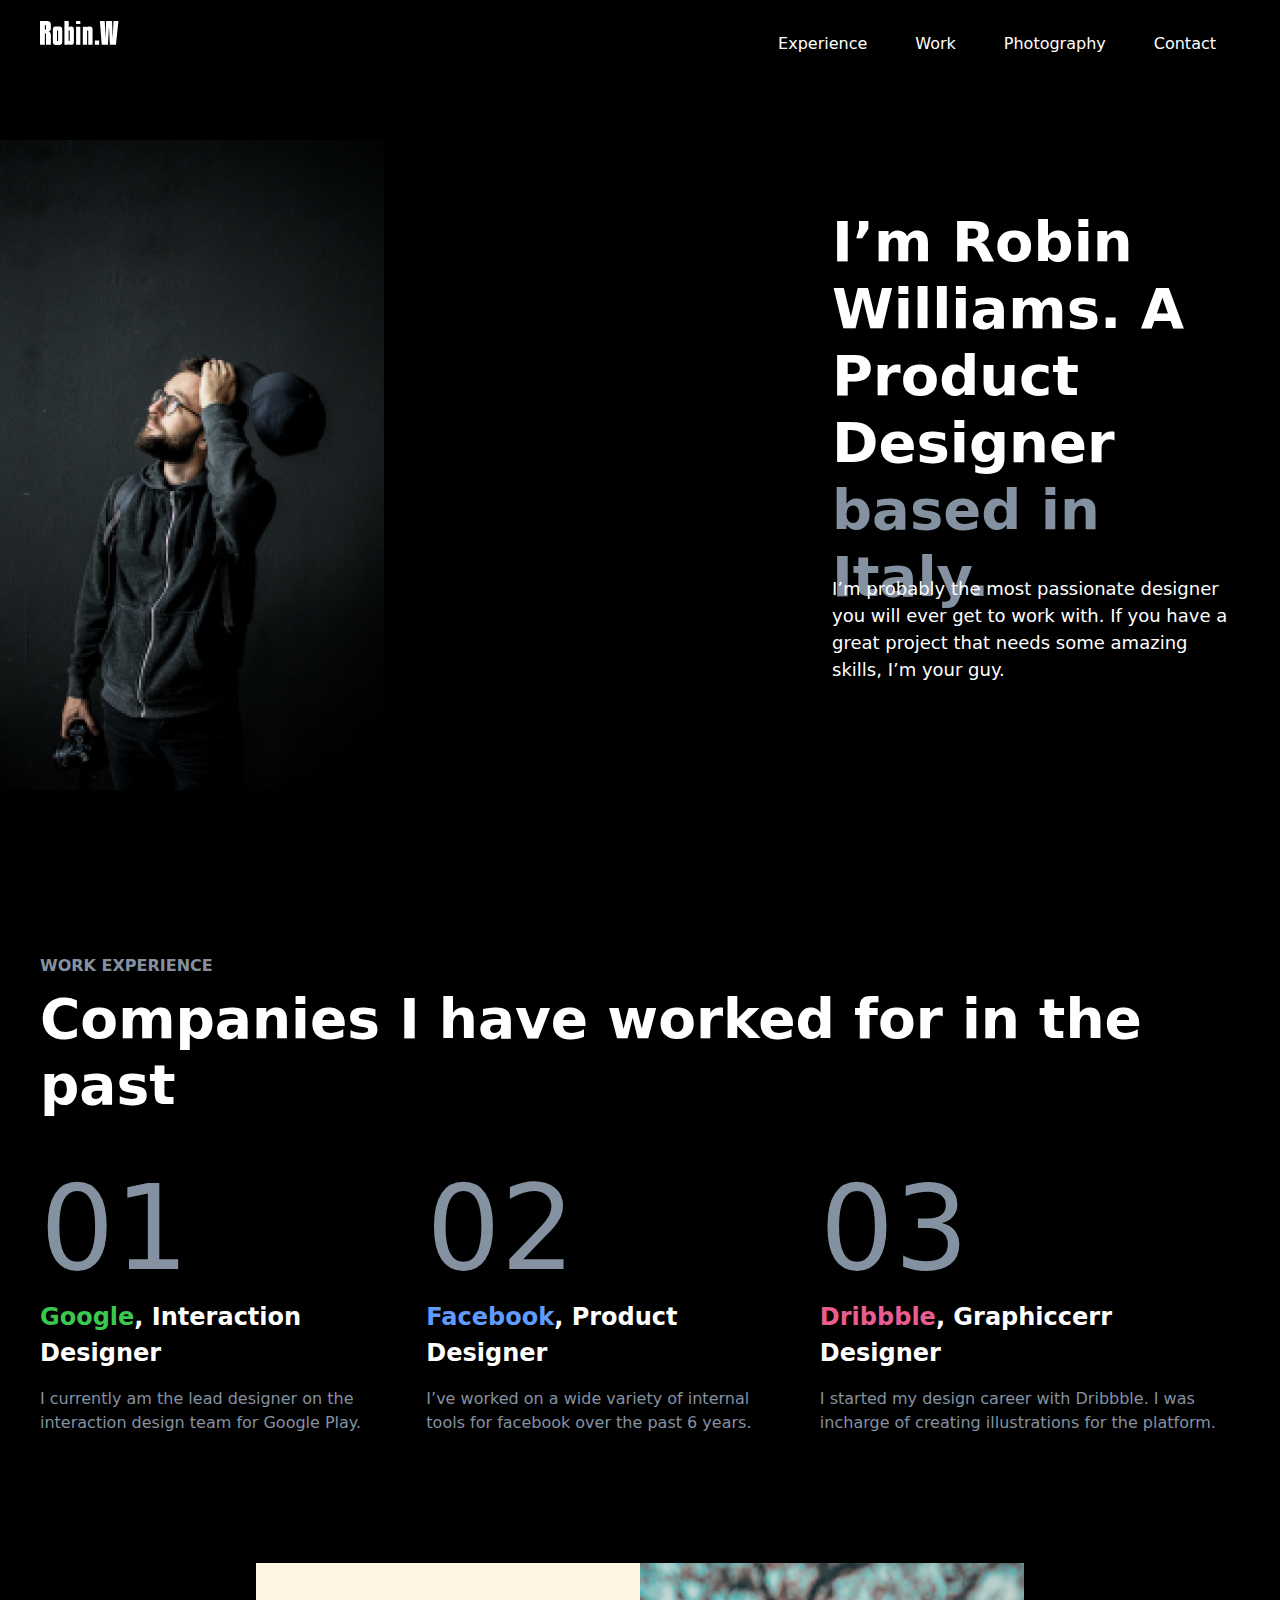
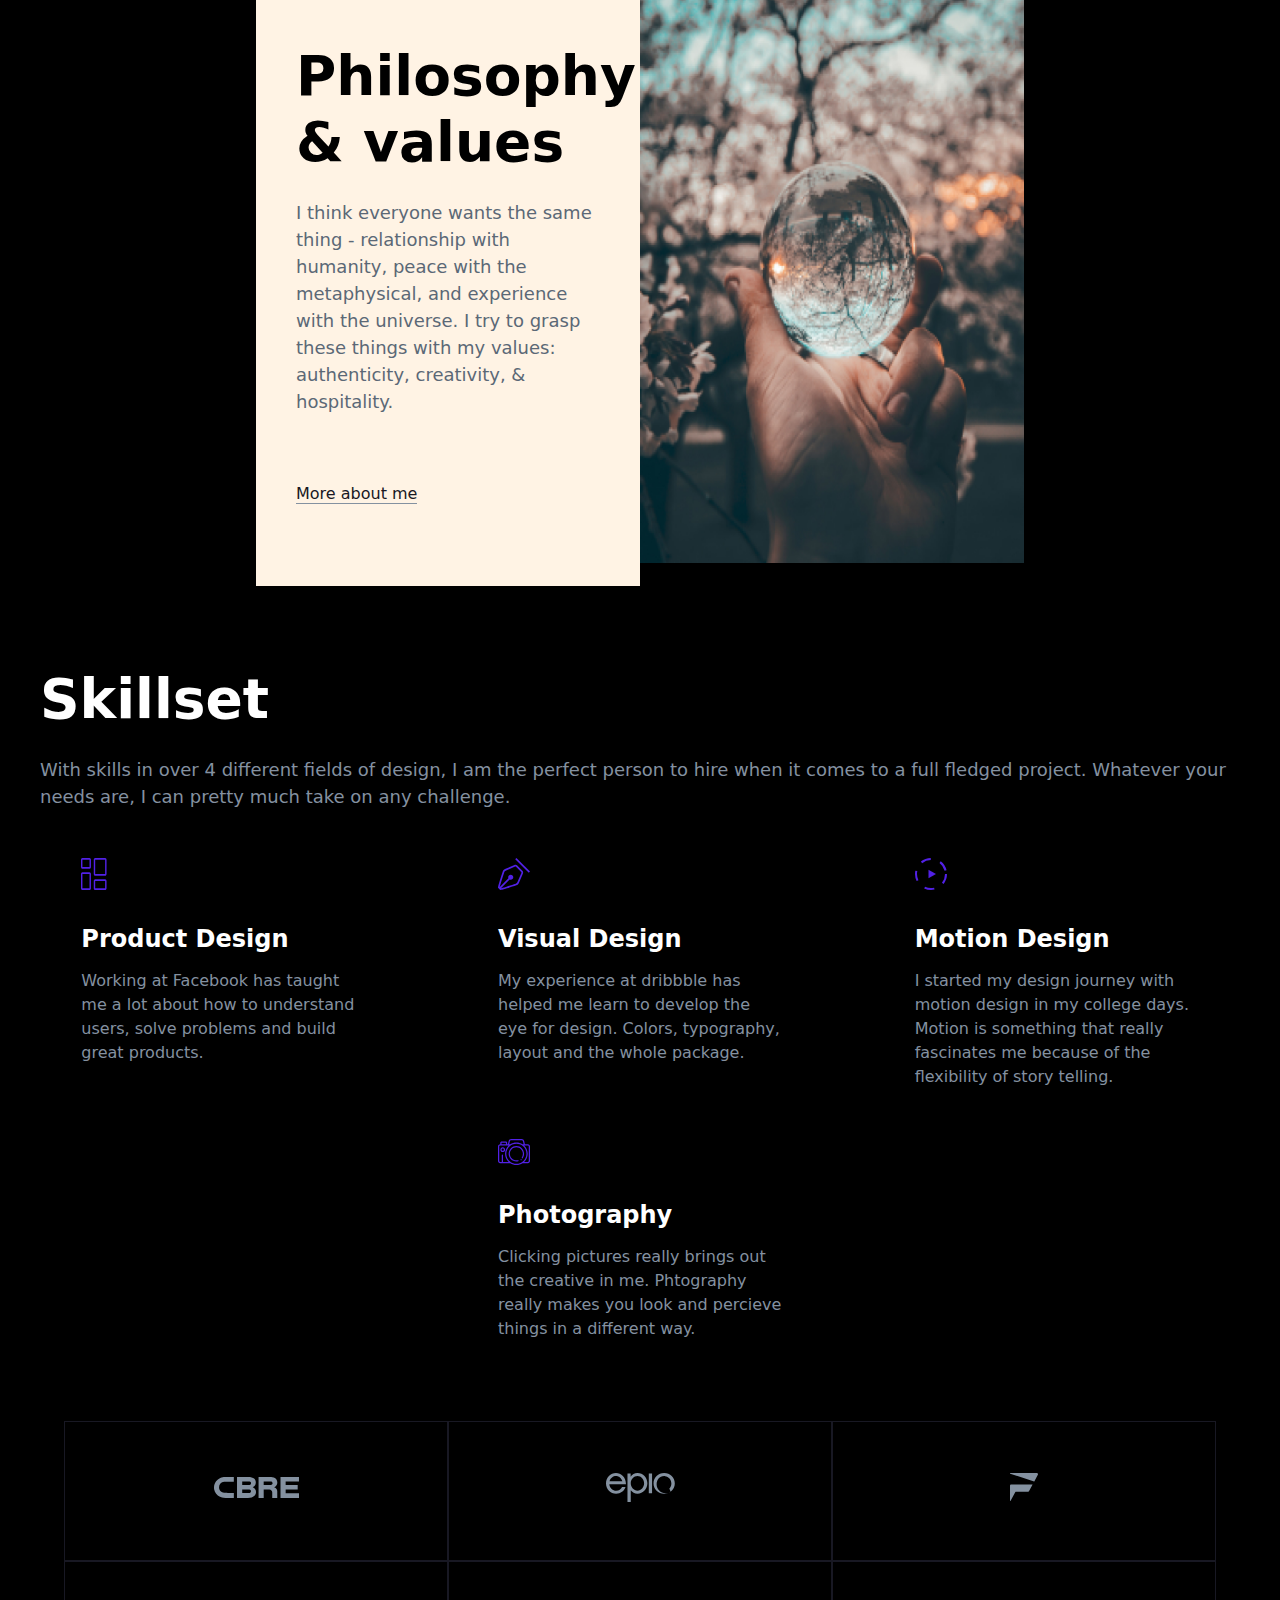
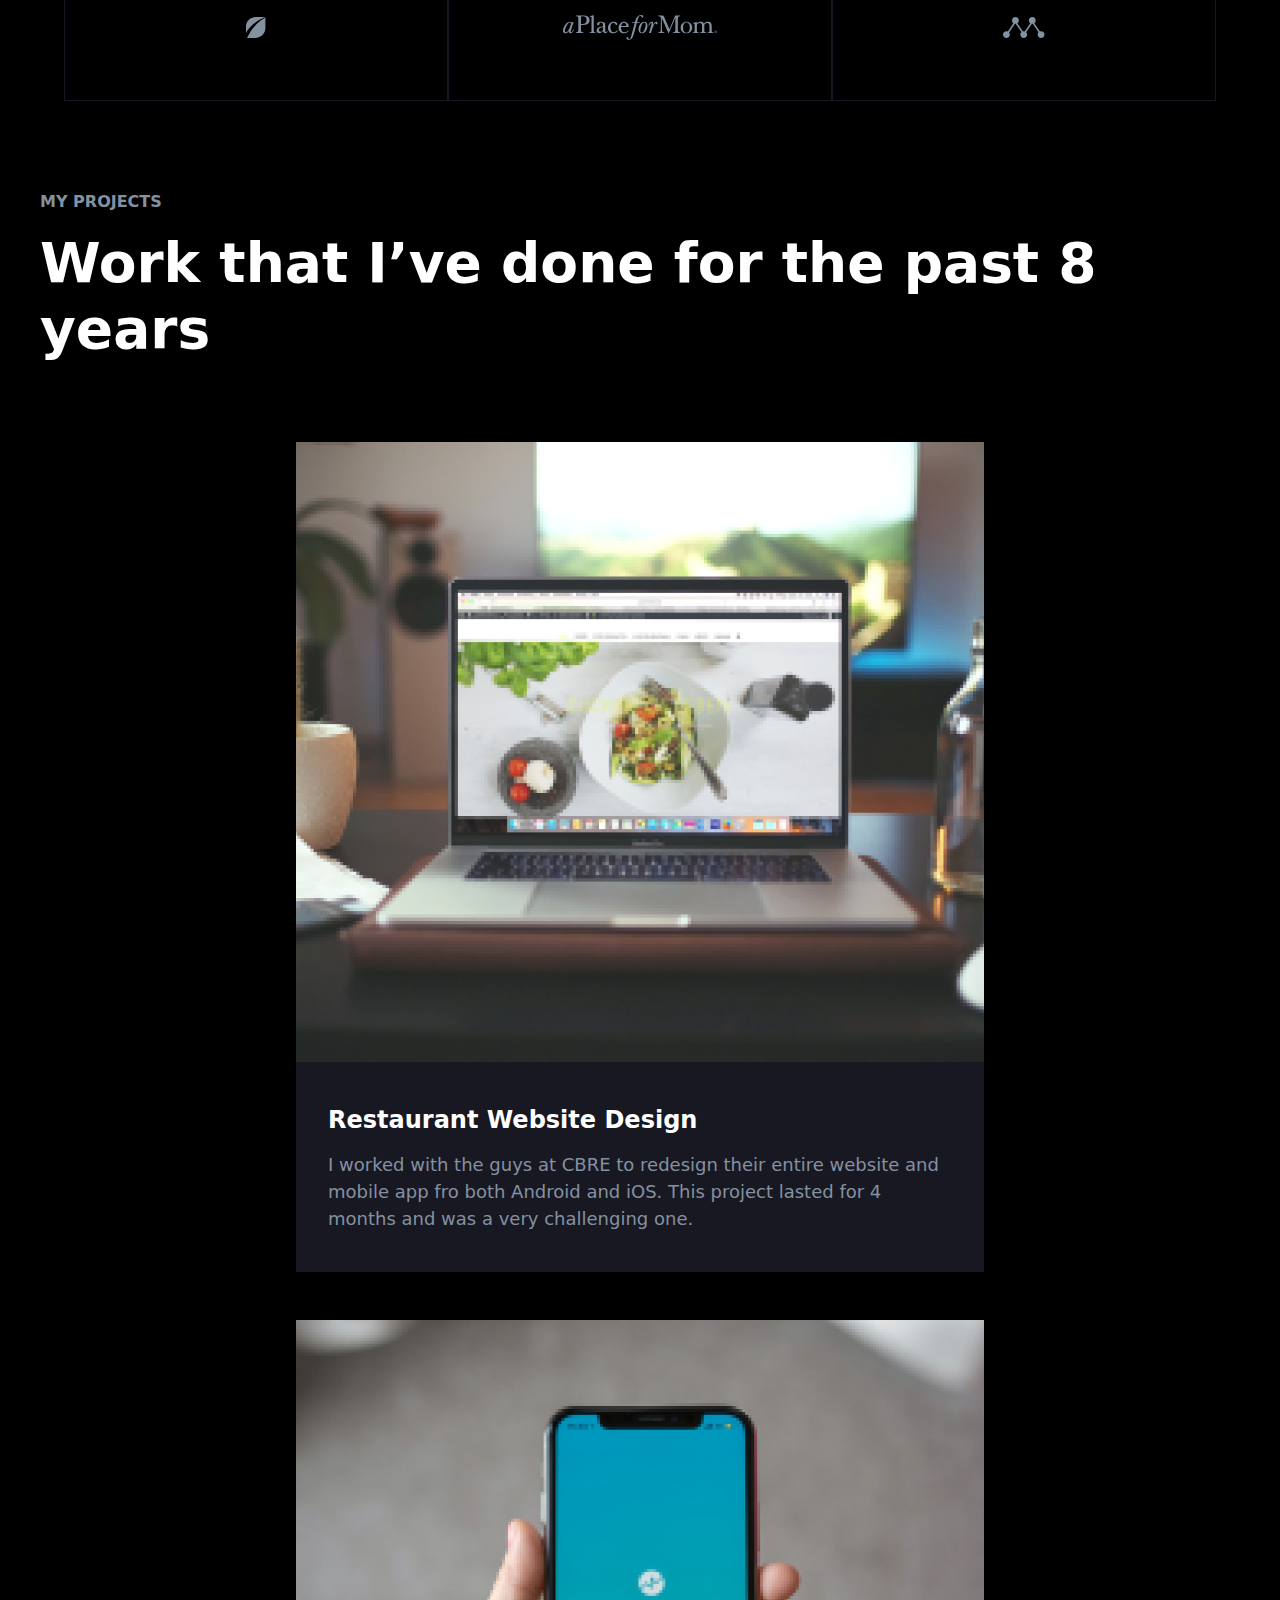
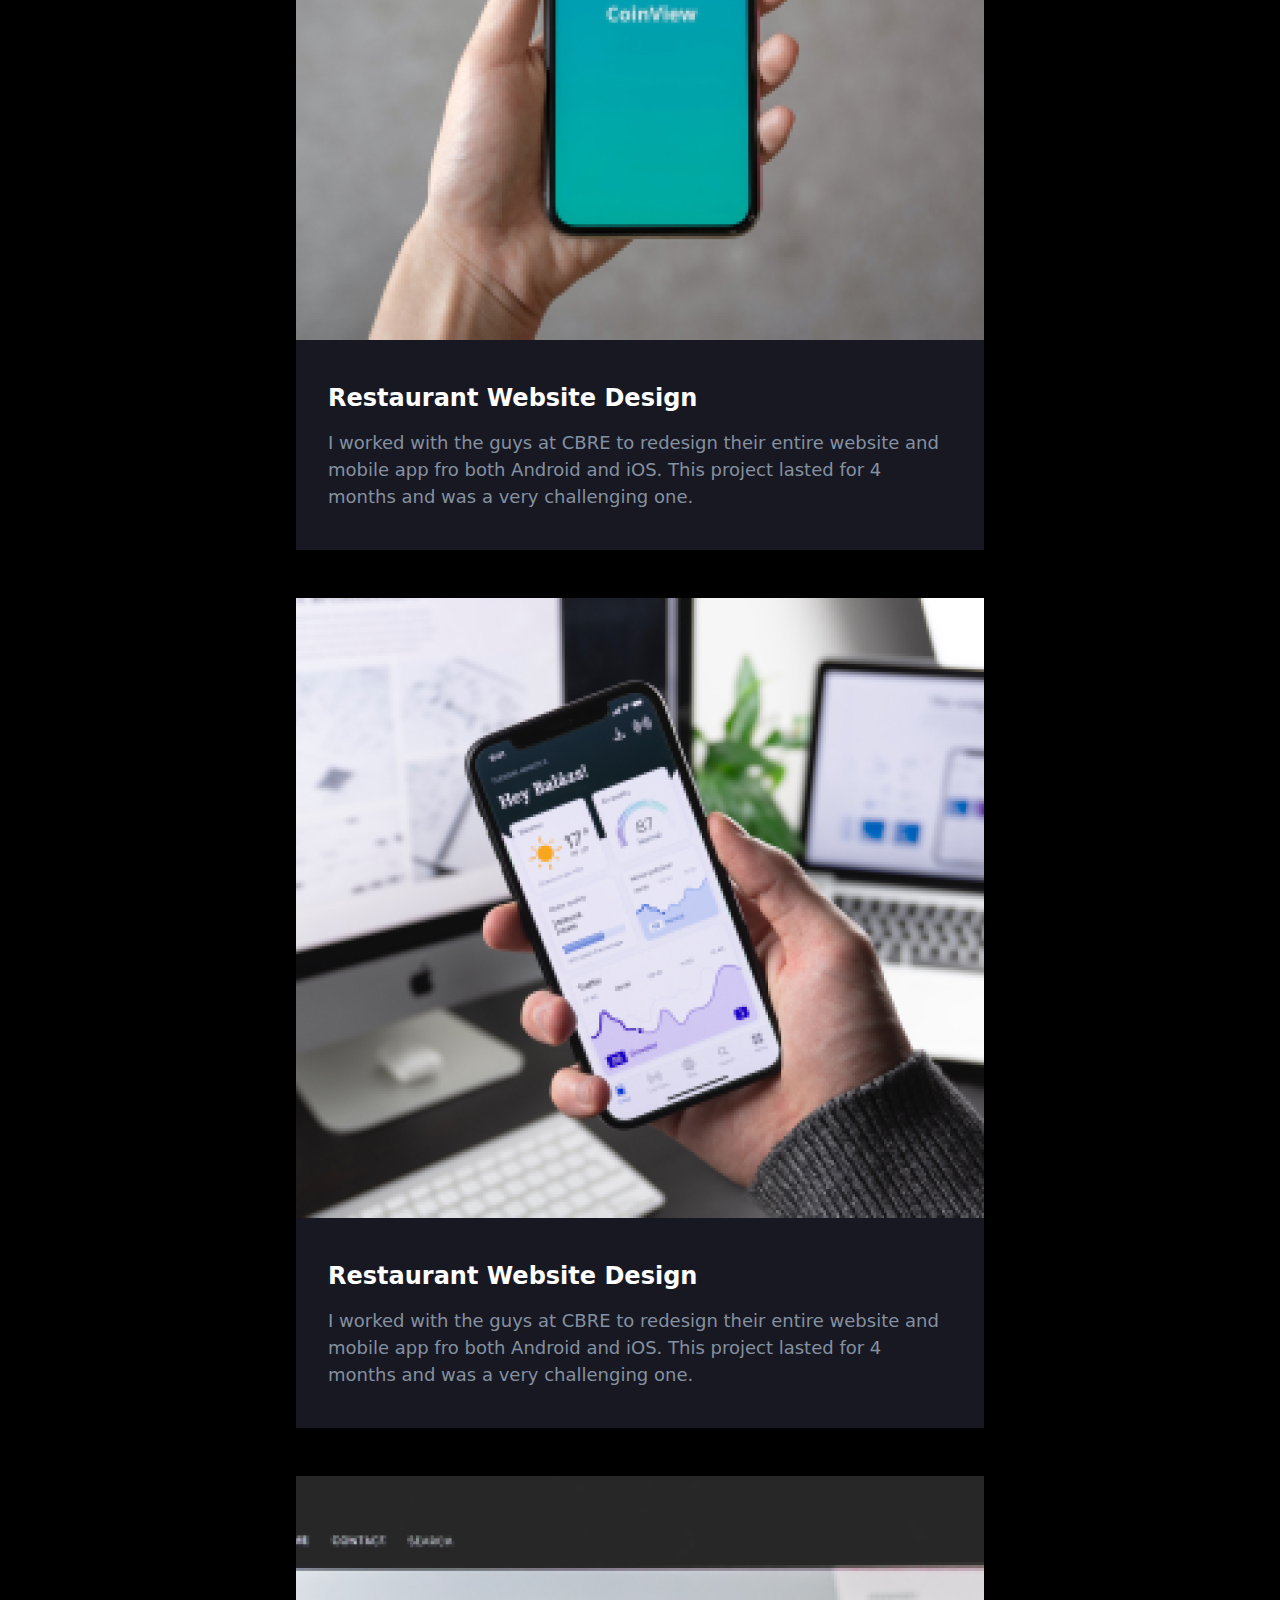
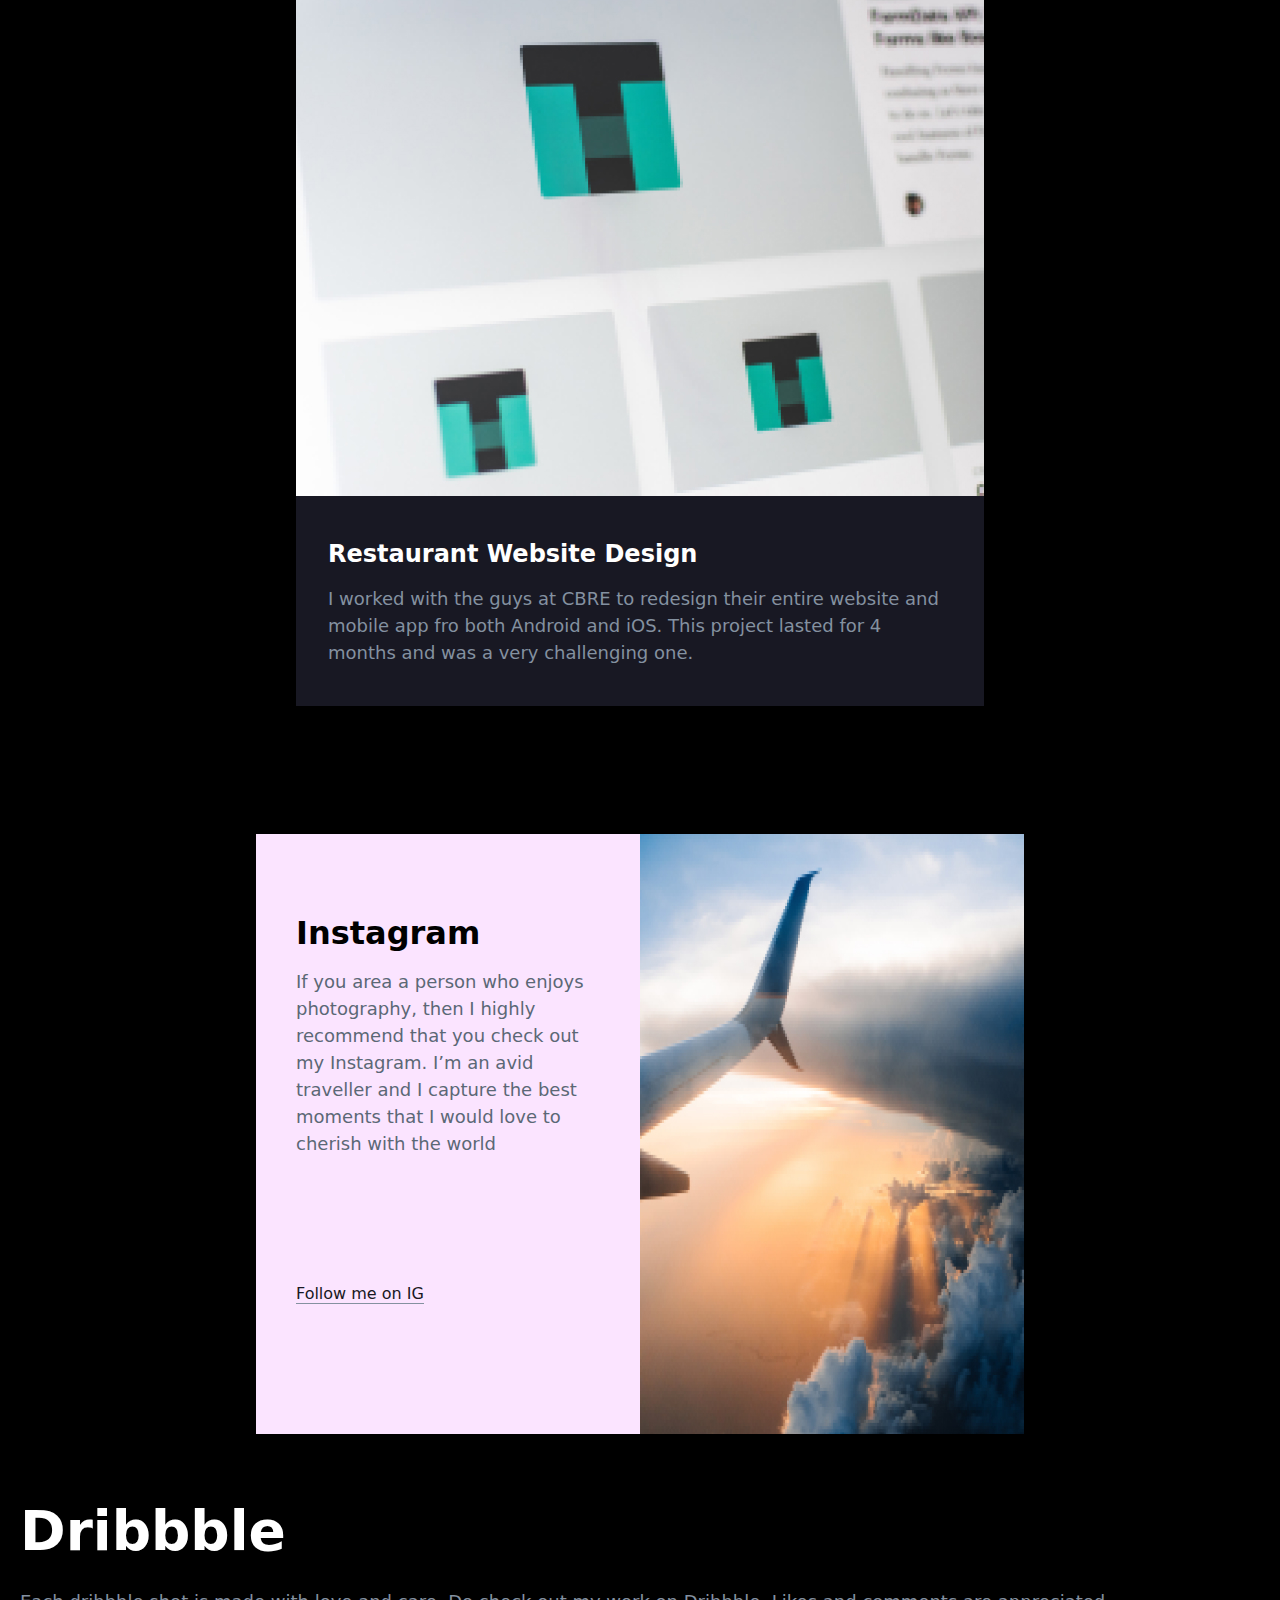
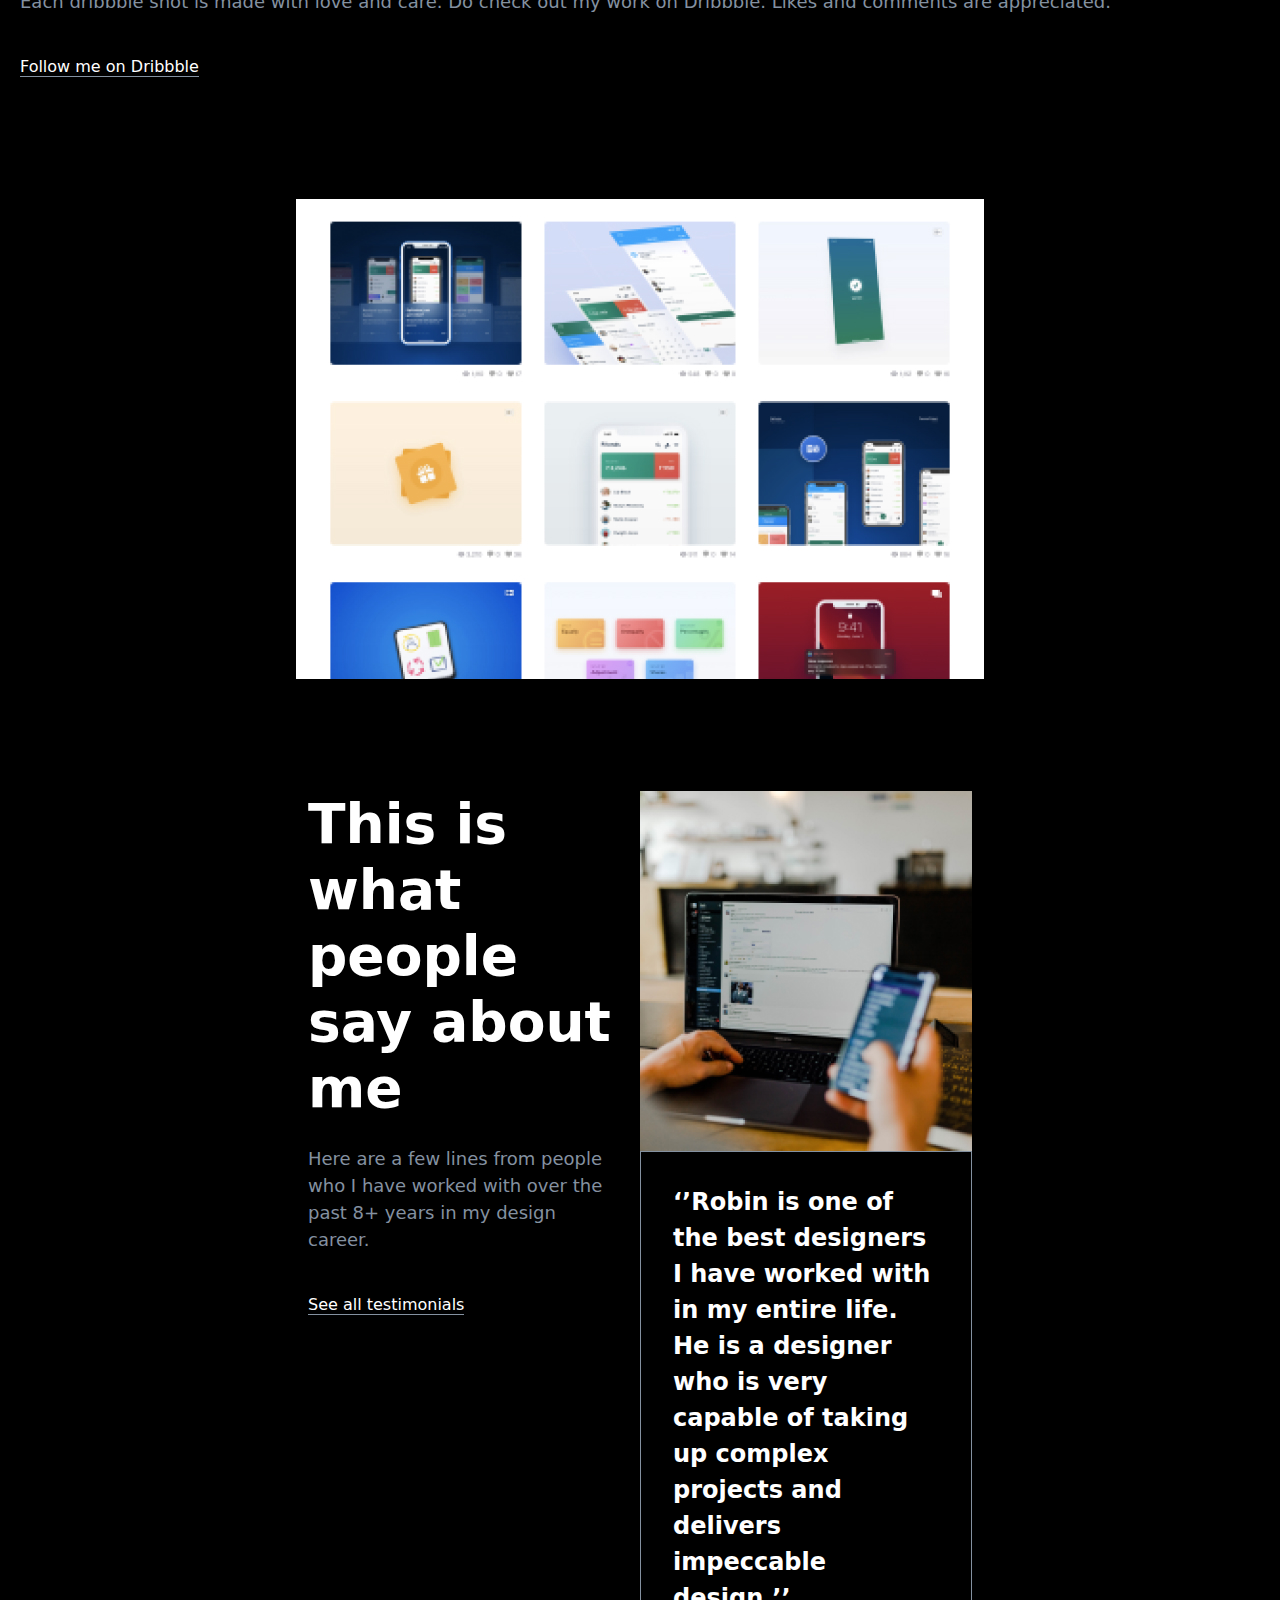
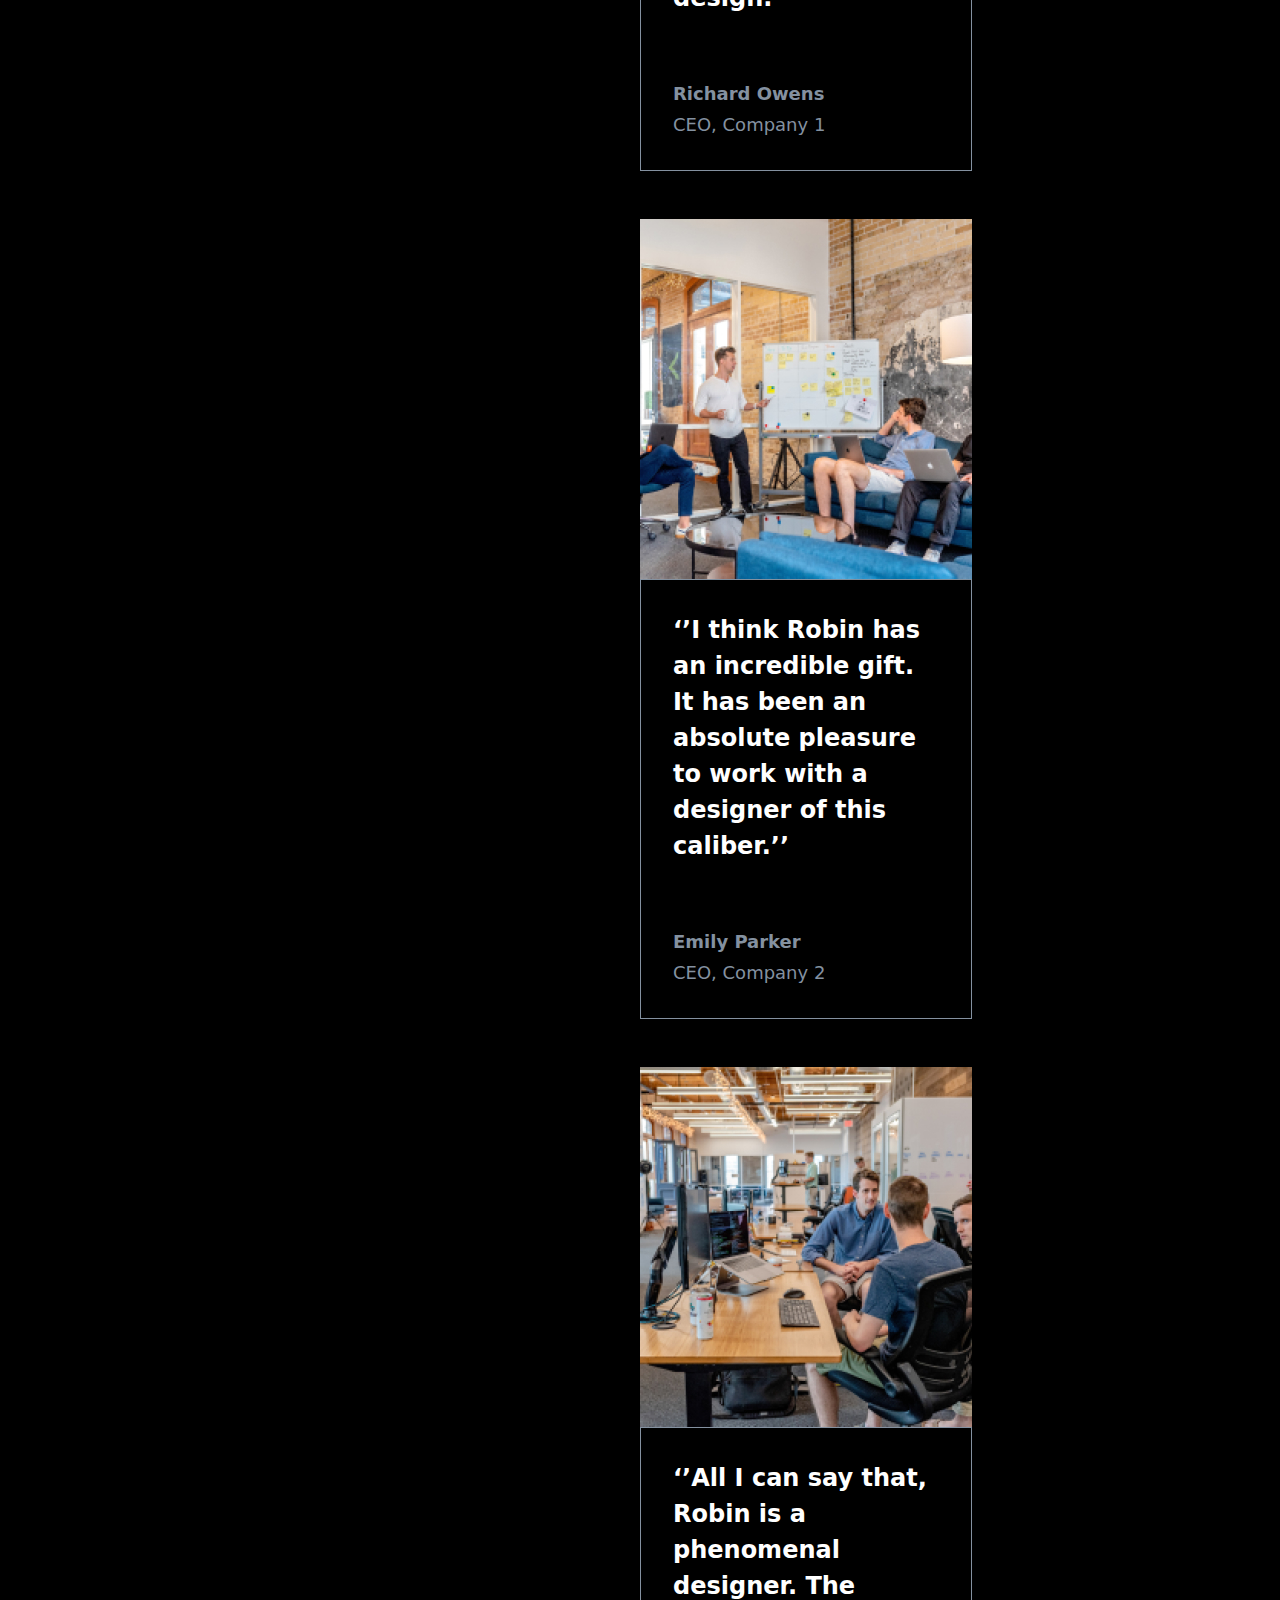
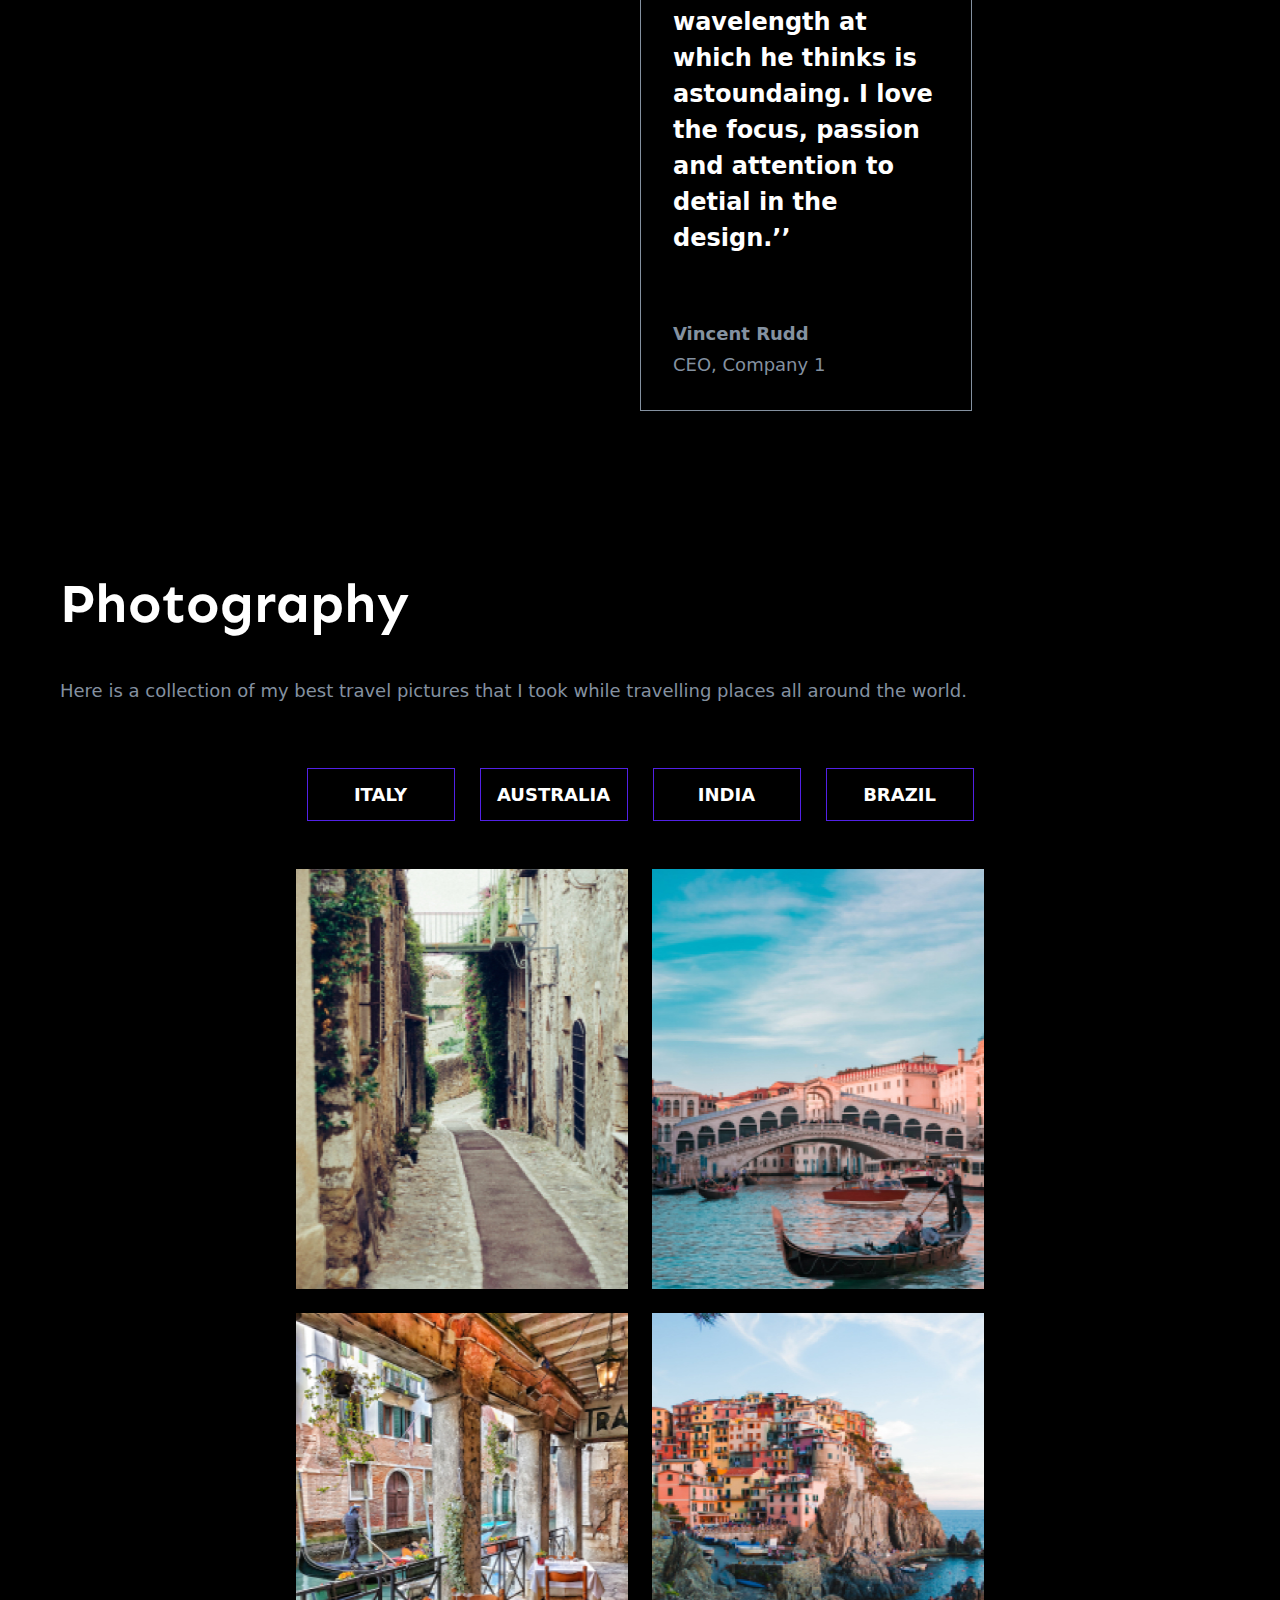
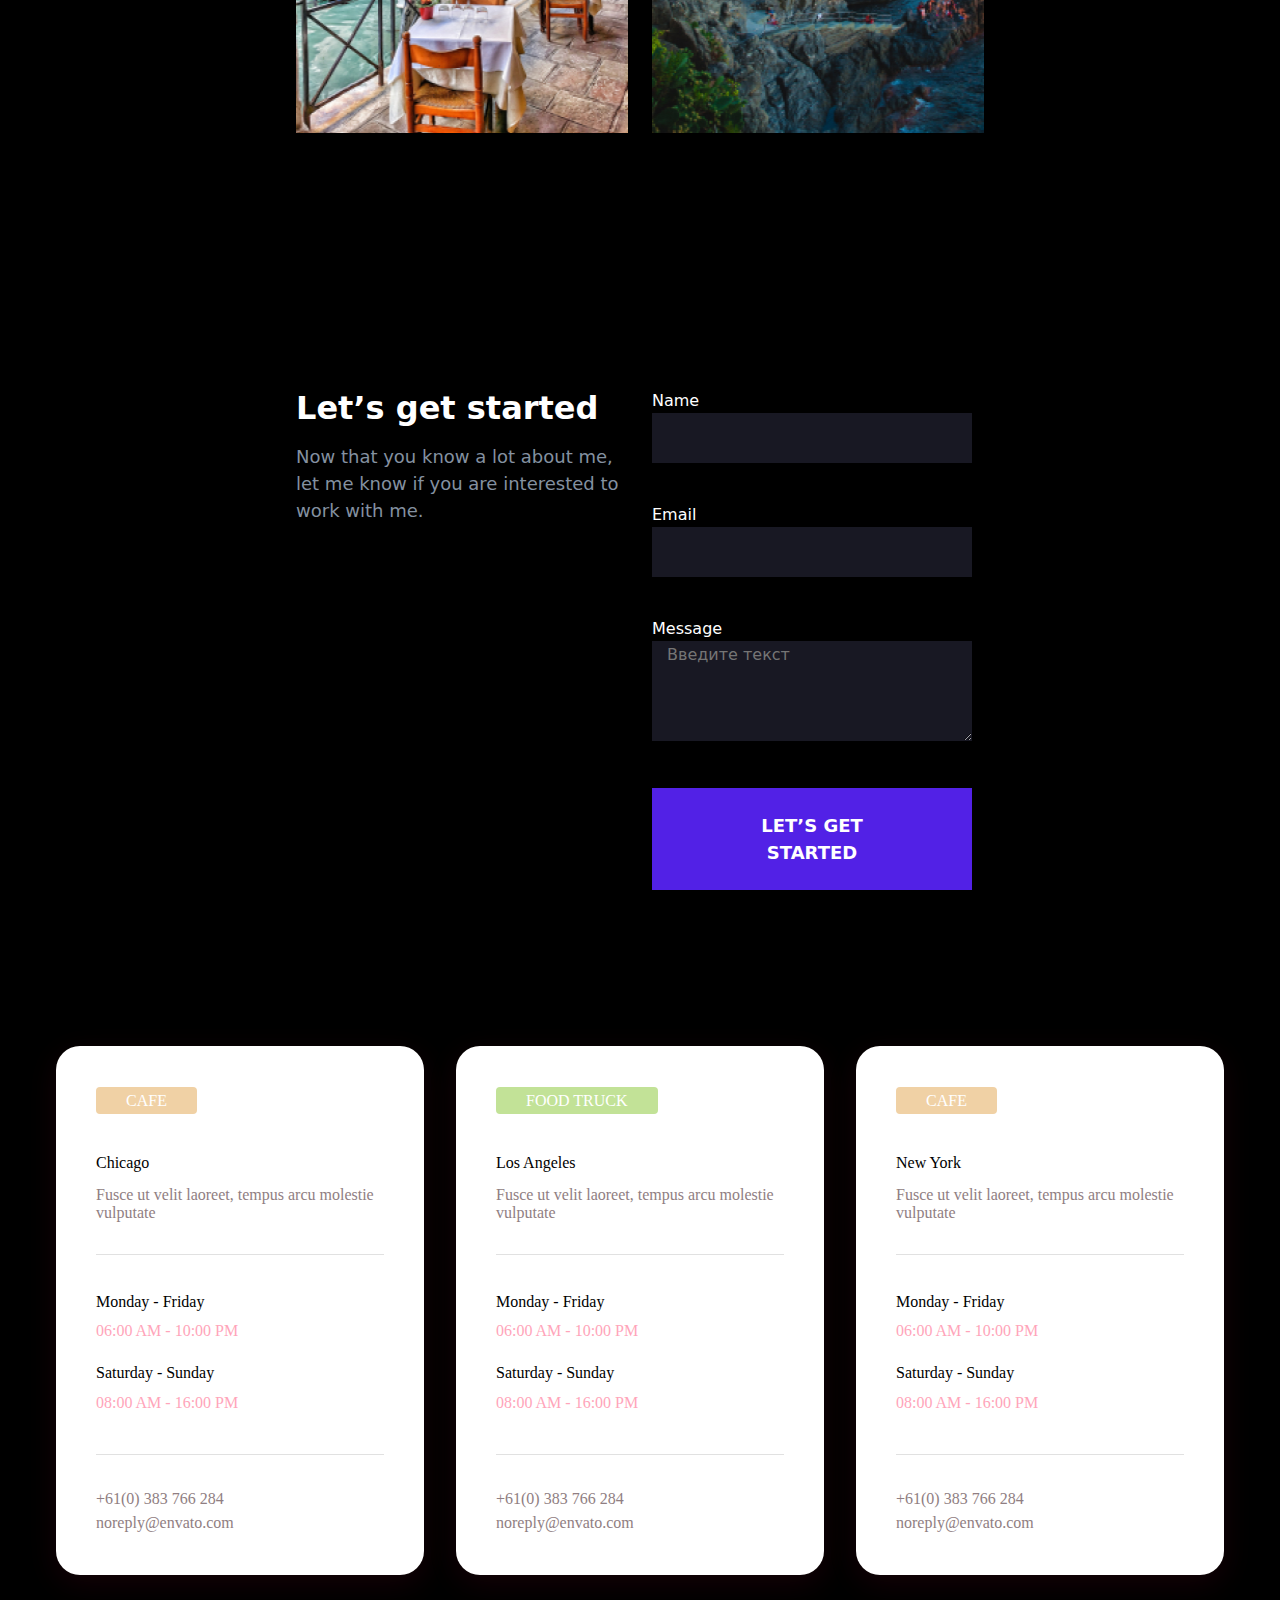
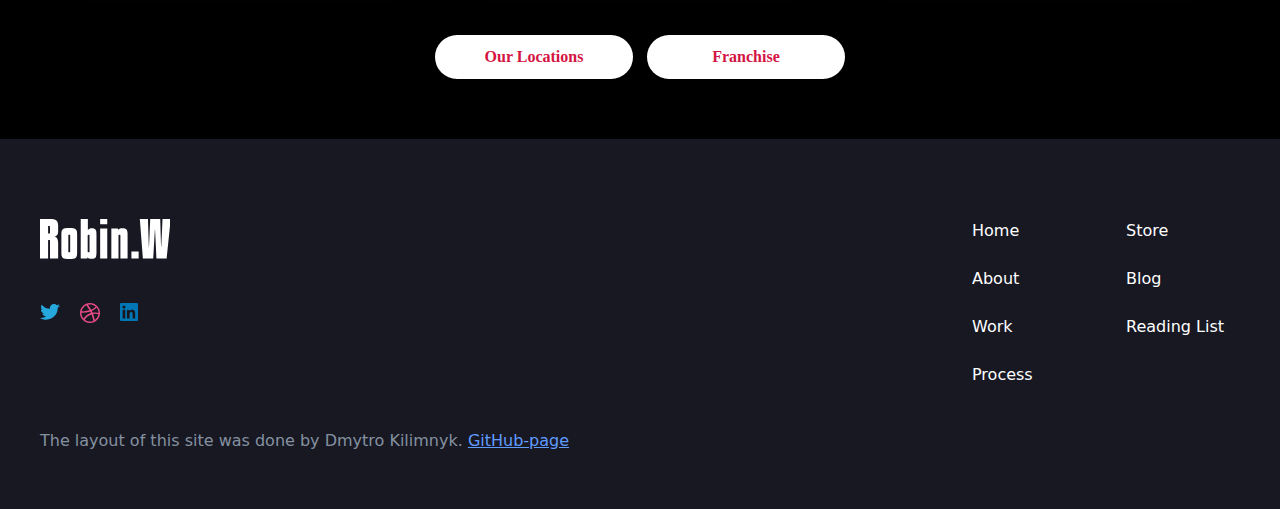
==== commit 32373baa: "Section-comand-project" ====
--- a/index.html
+++ b/index.html
@@ -394,6 +394,75 @@
         </div>
 
           </div>
+          <section class="contact">
+                    <ul class="contact__list list">
+                        <li class="contact__item">
+                            <div class="contact__item-box">
+                                    <strong class="contact__strong">CAFE<br></strong>
+                                <div class="contact__margin-box">
+                                    <b class="contact__b">Chicago</b>
+                                </div>
+                                <p class="contact__text">Fusce ut velit laoreet, tempus arcu molestie vulputate</p>
+                            </div>
+                            <div class="contact__data-box">
+                                <b class="data-box__b">Monday - Friday</b>
+                                <p class="data-box__p">06:00 AM - 10:00 PM</p>
+                                <b class="data-box__b">Saturday - Sunday</b>
+                                <p class="data-box__p">08:00 AM - 16:00 PM</p>
+                            </div>
+                            <a class="contact__link link" href="tel:+610383766284">+61(0) 383 766 284</a><br>
+                            <a class="contact__link link" href="mailto:noreply@envato.com">noreply@envato.com</a>
+                        </li>
+                        <li class="contact__item">
+                            <div class="contact__item-box">
+                                <strong class="contact__strong-food">FOOD TRUCK<br></strong>
+                                <div class="contact__margin-box">
+                                <b class="contact__b">Los Angeles</b>
+                                </div>
+                                <p class="contact__text">Fusce ut velit laoreet, tempus arcu molestie vulputate</p>
+                            </div>
+                            <div class="contact__data-box">
+                                <b class="data-box__b">Monday - Friday</b>
+                                <p class="data-box__p">06:00 AM - 10:00 PM</p>
+                                <b class="data-box__b">Saturday - Sunday</b>
+                                <p class="data-box__p">08:00 AM - 16:00 PM</p>
+                            </div>
+                            <a class="contact__link link" href="tel:+610383766284">+61(0) 383 766 284</a><br>
+                            <a class="contact__link link" href="mailto:noreply@envato.com">noreply@envato.com</a>
+                        </li>
+                        <li class="contact__item">
+                            <div class="contact__item-box">
+                                <strong class="contact__strong">CAFE<br></strong>
+                                <div class="contact__margin-box">
+                                <b class="contact__b">New York</b>
+                                </div>
+                                <p class="contact__text">Fusce ut velit laoreet, tempus arcu molestie vulputate</p>
+                            </div>
+                            <div class="contact__data-box">
+                                <b class="data-box__b">Monday - Friday</b>
+                                <p class="data-box__p">06:00 AM - 10:00 PM</p>
+                                <b class="data-box__b">Saturday - Sunday</b>
+                                <p class="data-box__p">08:00 AM - 16:00 PM</p>
+                            </div>
+                            <a class="contact__link link" href="tel:+610383766284">+61(0) 383 766 284</a><br>
+                            <a class="contact__link link" href="mailto:noreply@envato.com">noreply@envato.com</a>
+                        </li>
+                    </ul>
+                    <div class="contact__box-button">
+                        <div class="margin__button">
+                            <button class="contact__button">Our Locations
+                                <!-- <svg >
+                                    <use href=""></use>
+                                </svg> -->
+                            </button>
+                        </div>
+                        <button  class="contact__button">Franchise
+                            <!-- <svg >
+                                <use href=""></use>
+                            </svg> -->
+                        </button>
+                    </div>
+          </section>
     </main>
     </div>
   <footer class="footer">
--- a/css/main.min.css
+++ b/css/main.min.css
@@ -1 +1 @@
-body{font-family:"Sen";font-style:normal;font-weight:400;font-size:16px;line-height:150%;background-color:#000;color:#8491a0;width:100%}h1,h2,h3,h4,h5,h6,p{margin:0}img{display:block;max-width:100%;height:auto}.list{list-style:none;padding-left:0;margin:0}.link{text-decoration:none}@media screen and (min-width: 1440px){body{width:100%;margin:0 auto}.global-box{display:-webkit-box;display:-ms-flexbox;display:flex;-webkit-box-pack:center;-ms-flex-pack:center;justify-content:center}}.header{position:relative;border-bottom:2px dashed #8491a0}.header__img{width:360px}.header__img2{display:none}.header__logo::before{content:"";display:inline-block;background-image:url(../imeges/logo.svg.svg);width:79px;height:24px}.header__nav{height:72px;display:-webkit-box;display:-ms-flexbox;display:flex;padding:0 20px;-webkit-box-align:center;-ms-flex-align:center;align-items:center}.header__button{display:-webkit-box;display:-ms-flexbox;display:flex;position:absolute;right:20px;background-color:#000;border:none;cursor:pointer}.svg-menu-open,.svg-menu-close{fill:#fbe4ff}.header__button .svg-menu-close{display:none}.header__button.is-open .svg-menu-close{display:block}.header__button.is-open .svg-menu-open{display:none}.menu-box{position:absolute;top:72px;right:20px;z-index:10}.header__item:not(:last-child){margin-bottom:10px}.header-menu-button{font-weight:400;font-size:18px;line-height:150%;color:#fff;border-radius:4px;border:1px solid #5221e6;text-align:center;background-color:#000;-webkit-transition:background-color 250ms cubic-bezier(0.4, 0, 0.2, 1);transition:background-color 250ms cubic-bezier(0.4, 0, 0.2, 1);padding:8px 16px;width:150px}.header-menu-button:hover,.header-menu-button:focus{background-color:#5221e6}.header__item:nth-child(1){-webkit-transform:translateY(-1510%);transform:translateY(-1510%);-webkit-transition:-webkit-transform 250ms cubic-bezier(0.4, 0, 0.2, 1);transition:-webkit-transform 250ms cubic-bezier(0.4, 0, 0.2, 1);transition:transform 250ms cubic-bezier(0.4, 0, 0.2, 1);transition:transform 250ms cubic-bezier(0.4, 0, 0.2, 1), -webkit-transform 250ms cubic-bezier(0.4, 0, 0.2, 1)}.header__item:nth-child(1).is-open{-webkit-transform:translateY(0);transform:translateY(0)}.header__item:nth-child(2){-webkit-transform:translateY(-1510%);transform:translateY(-1510%);-webkit-transition:-webkit-transform 250ms cubic-bezier(0.4, 0, 0.2, 1) .2s;transition:-webkit-transform 250ms cubic-bezier(0.4, 0, 0.2, 1) .2s;transition:transform 250ms cubic-bezier(0.4, 0, 0.2, 1) .2s;transition:transform 250ms cubic-bezier(0.4, 0, 0.2, 1) .2s, -webkit-transform 250ms cubic-bezier(0.4, 0, 0.2, 1) .2s}.header__item:nth-child(2).is-open{-webkit-transform:translateY(0);transform:translateY(0)}.header__item:nth-child(3){-webkit-transform:translateY(-1510%);transform:translateY(-1510%);-webkit-transition:-webkit-transform 250ms cubic-bezier(0.4, 0, 0.2, 1) .4s;transition:-webkit-transform 250ms cubic-bezier(0.4, 0, 0.2, 1) .4s;transition:transform 250ms cubic-bezier(0.4, 0, 0.2, 1) .4s;transition:transform 250ms cubic-bezier(0.4, 0, 0.2, 1) .4s, -webkit-transform 250ms cubic-bezier(0.4, 0, 0.2, 1) .4s}.header__item:nth-child(3).is-open{-webkit-transform:translateY(0);transform:translateY(0)}.header__item:nth-child(4){-webkit-transform:translateY(-1510%);transform:translateY(-1510%);-webkit-transition:-webkit-transform 250ms cubic-bezier(0.4, 0, 0.2, 1) .6s;transition:-webkit-transform 250ms cubic-bezier(0.4, 0, 0.2, 1) .6s;transition:transform 250ms cubic-bezier(0.4, 0, 0.2, 1) .6s;transition:transform 250ms cubic-bezier(0.4, 0, 0.2, 1) .6s, -webkit-transform 250ms cubic-bezier(0.4, 0, 0.2, 1) .6s}.header__item:nth-child(4).is-open{-webkit-transform:translateY(0);transform:translateY(0)}.box-header-info{padding:0 20px;margin:48px 0}.header__tital{font-weight:700;font-size:32px;line-height:38px;color:#fff;margin-bottom:16px}.text-help{color:#8491a0}.header__text{font-weight:400;font-size:18px;line-height:150%;color:#fff}.header__img3{display:none}.menu-box-alt{display:none}@media screen and (max-width: 359px){.header__img{width:100%}}@media screen and (min-width: 768px){.menu-box-alt{display:inline}.menu-box{display:none}.header__button{display:none}.header__nav{padding:0 40px}.header__list-alt{display:-webkit-box;display:-ms-flexbox;display:flex;position:absolute;right:40px;top:0}.header-menu-button-alt{font-weight:400;font-size:16px;line-height:150%;padding:32px 24px;border:none;color:#fff;background-color:#000;-webkit-transition:background-color 250ms cubic-bezier(0.4, 0, 0.2, 1);transition:background-color 250ms cubic-bezier(0.4, 0, 0.2, 1)}.header__img{display:none}.header__img2{display:block}.box-header-info{position:relative;padding:0 0;margin:68px 0 164px 0}.header__tital{font-weight:700;font-size:56px;line-height:67px;width:408px;position:absolute;right:40px;top:68px}.header__text{font-style:normal;font-weight:400;font-size:18px;line-height:150%}.box-header__text{width:408px;position:absolute;top:435px;right:40px}.header{border:none}.header-menu-button-alt:hover,.header-menu-button-alt:focus{background-color:#5221e6}.header__img3{display:none}}@media screen and (min-width: 1440px){.header__nav{padding:0 72px}.header__tital{width:738px;top:141px}.box-header__text{width:738px;top:385px}.header__img2{display:none}.header__img3{display:block}.header{height:900px;border-bottom:2px dashed #8491a0;background-image:-webkit-gradient(linear, left top, right top, color-stop(37%, #000000), color-stop(37%, #181823));background-image:linear-gradient(to right, #000000 37%, #181823 37%)}.header-menu-button-alt{background-color:#181823}}.experience{padding:48px 20px}.experience__tital{font-weight:700;font-size:16px;line-height:150%;margin-bottom:8px}.experience__text{font-weight:700;font-size:32px;line-height:38px;color:#fff}.experience__job-number{font-weight:400;font-size:117px;line-height:141px}.experience__work-place{font-weight:700;font-size:24px;line-height:150%;margin-bottom:16px;color:#fff}.experience__info{font-weight:400;font-size:16px;line-height:150%}.google{color:#3cc74e}.facebook{color:#609bff}.d{color:#e95d90}.experience__item:not(:last-child){margin-bottom:48px}.experience__item{margin-top:40px}@media screen and (min-width: 768px){.experience{padding:0 40px 80px 40px}.experience__text{font-weight:700;font-size:55px;line-height:66px}.experience__list{display:-webkit-box;display:-ms-flexbox;display:flex}.experience__item:not(:last-child){margin-right:40px}}@media screen and (min-width: 1440px){.experience{padding:120px 72px}.expi-box{width:690px}.experience__item{width:368px}.experience__item:not(:last-child){margin-right:72px}}.about-me__info{padding:48px 20px;background-color:#fff3e4}.about-me__tital{font-weight:700;font-size:32px;line-height:38px;color:#000;margin-bottom:24px}.about-me__img{width:360;height:450px}.about-me__text{font-weight:400;font-size:18px;line-height:150%;color:#5b6876;margin-bottom:90px}.about-me__link{font-weight:400;font-size:16px;line-height:150%;border-bottom:1px solid #8491a0;color:#181823}.about-me__img2{display:none}@media screen and (min-width: 361px)and (max-width: 767px){.about-me__box{display:-webkit-box;display:-ms-flexbox;display:flex;-webkit-box-pack:center;-ms-flex-pack:center;justify-content:center;background-color:#fff3e4;padding-bottom:15px}}@media screen and (min-width: 768px){.about-me{display:-webkit-box;display:-ms-flexbox;display:flex;-webkit-box-pack:center;-ms-flex-pack:center;justify-content:center}.about-me__info{width:384px;padding:80px 40px}.about-me__img{width:384px;height:600px}.tt{display:-webkit-box;display:-ms-flexbox;display:flex}.about-me__tital{font-weight:700;font-size:55px;line-height:66px}.about-me__text{margin-bottom:67px}}@media screen and (min-width: 1440px){.about-me__info{width:720px;padding:120px 72px}.about-me__img{width:720px;height:600px}.about-me__img{display:none}.about-me__img2{display:block}}.skillset{padding:78px 20px 64px 20px}.skillset__item{margin-top:69px;margin-bottom:64px}.skillset__tital{font-weight:700;font-size:32px;line-height:38px;color:#fff;margin-bottom:16px}.skillset__text{font-weight:400;font-size:18px;line-height:150%}.skillset__skill{font-weight:700;font-size:24px;line-height:150%;color:#fff;margin-top:24px}.skillset__info{font-weight:400;font-size:16px;line-height:150%;margin-top:12px}.skillset__info:not(:last-child){margin-bottom:48px}@media screen and (min-width: 768px){.skillset{padding:80px 40px}.skillset__tital{font-weight:700;font-size:55px;line-height:66px;margin-bottom:24px}.skillset__text{margin-bottom:48px}.skillset__list{display:-webkit-box;display:-ms-flexbox;display:flex;-ms-flex-wrap:wrap;flex-wrap:wrap;gap:50px}.skillset__item{margin:0 auto;margin-top:0;margin-bottom:0;width:284px}}@media screen and (min-width: 1440px){.skillset{padding:120px 72px}.skillset__box-tital{width:368px;margin-right:72px}.skillset__item{width:368px}.skillset__box-info{width:808px}.t{display:-webkit-box;display:-ms-flexbox;display:flex}}.company__list{-webkit-box-pack:center;-ms-flex-pack:center;justify-content:center;display:-webkit-box;display:-ms-flexbox;display:flex;-ms-flex-wrap:wrap;flex-wrap:wrap}.company__item{display:-webkit-box;display:-ms-flexbox;display:flex;-webkit-box-pack:center;-ms-flex-pack:center;justify-content:center;-webkit-box-align:center;-ms-flex-align:center;align-items:center;border:1px solid #181823;width:180px;height:140px}@media screen and (min-width: 768px){.company__item{width:384px}}@media screen and (min-width: 1440px){.company{max-width:1440px}}.project{padding:64px 20px 70px 20px}.project__span{font-weight:700;font-size:16px;line-height:150%;color:#8491a0}.project__img{width:320px;height:400px}.project__tital{font-weight:700;font-size:16px;line-height:150%;color:#8491a0;margin-bottom:8px}.project__img2{display:none}.project__info{font-weight:700;font-size:32px;line-height:38px;color:#fff}.project__list{margin-top:80px}.project__button{display:none}.project__box{padding:40px 32px 40px 32px;background-color:#181823}.project__item:not(:last-child){margin-bottom:48px}.project__tital{font-weight:700;font-size:24px;line-height:150%;color:#fff;margin-bottom:13px}.project__text{font-weight:400;font-size:18px;line-height:150%}@media screen and (min-width: 361px)and (max-width: 767px){.project__item{margin:0 auto;width:320px}}@media screen and (min-width: 768px){.project{padding:80px 40px}.project__info{font-weight:700;font-size:55px;line-height:66px}.project__img{display:none}.project__img2{display:block}.project__item{width:688}.project__box{width:688px}.project__list{display:-webkit-box;display:-ms-flexbox;display:flex;-ms-flex-wrap:wrap;flex-wrap:wrap;-webkit-box-pack:center;-ms-flex-pack:center;justify-content:center}}@media screen and (min-width: 1440px){.project{position:relative;height:2021px;padding:120px 72px 153px 72px;margin-bottom:100px}.project-box-help{width:572px}.project__item{position:absolute;width:636px}.project__box{width:636px}.project__list{-webkit-box-pack:start;-ms-flex-pack:start;justify-content:start}.project__item:nth-child(2){left:732px;top:120px}.project__item:nth-child(3){top:1200px;left:72px}.project__item:nth-child(4){left:732px;top:944px}.project__button{font-weight:700;font-size:18px;line-height:150%;color:#fff;border:1px solid #5221e6;padding:18px;background-color:#000;display:block;position:absolute;left:977px;top:1800px;-webkit-transition:background-color 250ms cubic-bezier(0.4, 0, 0.2, 1);transition:background-color 250ms cubic-bezier(0.4, 0, 0.2, 1)}.project__button:hover,.project__button:focus{background-color:#5221e6}}.instagram__info{padding:48px 20px 48px 20px;background-color:#fbe4ff}.instagram__tital{margin-bottom:16px;font-weight:700;font-size:32px;line-height:38px;color:#000}.instagram__text{margin-bottom:125px;font-weight:400;font-size:18px;line-height:150%;color:#5b6876}.instagram__link{font-weight:400;font-size:16px;line-height:150%;color:#181823;border-bottom:1px solid #8491a0}.instagram__img2{display:none}@media screen and (min-width: 361px)and (max-width: 767px){.instagram__img-box{display:-webkit-box;display:-ms-flexbox;display:flex;-webkit-box-pack:center;-ms-flex-pack:center;justify-content:center;background-color:#fbe4ff;padding-bottom:15px}}@media screen and (min-width: 768px){.instagram{display:-webkit-box;display:-ms-flexbox;display:flex;-webkit-box-pack:center;-ms-flex-pack:center;justify-content:center}.instagram__info{padding:80px 40px;width:384px}.instagram__img-box{width:384px;height:600px}}@media screen and (min-width: 1440px){.instagram__info{padding:120px 72px;width:720px}.instagram__img{display:none}.instagram__img2{display:block}.instagram__img-box{width:720px;height:600px}}.dribbble{padding:64px 20px 112px 20px}.dribbble__img3{display:none}.dribbble__img2{display:none}.dribbble__tital{font-weight:700;font-size:55px;line-height:66px;color:#fff;margin-bottom:24px}.dribbble__text{font-weight:400;font-size:18px;line-height:150%;margin-bottom:40px;color:#8491a0}.dribbble__link{font-weight:400;font-size:16px;line-height:150%;color:#fff;border-bottom:1px solid #8491a0}.dribbble__img{margin-top:68px}@media screen and (min-width: 361px)and (max-width: 767px){.dribbble__img-box{display:-webkit-box;display:-ms-flexbox;display:flex;-webkit-box-pack:center;-ms-flex-pack:center;justify-content:center}}@media screen and (min-width: 768px){.dribbble__img{display:none}.dribbble__img2{margin:0 auto;display:block;margin-top:120px}}@media screen and (min-width: 1440px){.dribbble{padding:120px 182px 240px 182px}.dribbble__img2{display:none}.dribbble__img3{display:block;margin-top:120px}}.reviews{padding:0 20px}.reviews__tital{font-weight:700;font-size:32px;line-height:38px;color:#fff;margin-bottom:16px}.reviews__info{font-weight:400;font-size:18px;line-height:150%;margin-bottom:40px}.reviews__link{font-weight:400;font-size:16px;line-height:150%;color:#fff;border-bottom:1px solid #8491a0}.reviews__list{margin:68px 0}.reviews__item:not(:last-child){margin-bottom:48px}.reviews__card-info{padding:32px;border:1px solid #8491a0}.reviews__response{font-weight:700;font-size:24px;line-height:150%;color:#fff}.reviews__name{font-weight:700;font-size:18px;line-height:150%;margin-top:64px;margin-bottom:4px}.reviews__company{font-weight:400;font-size:18px;line-height:150%}.reviews__img2{display:none}@media screen and (min-width: 361px)and (max-width: 767px){.reviews__img{width:332px}.reviews__item{margin:0 auto;width:332px}}@media screen and (min-width: 768px){.reviews{display:-webkit-box;display:-ms-flexbox;display:flex;-webkit-box-pack:center;-ms-flex-pack:center;justify-content:center;padding:0 40px 160px 40px}.reviews__list{width:332px;margin:0 0}.reviews__tital{font-weight:700;font-size:55px;line-height:66px;margin-bottom:24px}.reviews__info{margin-right:24px}.reviews__text{width:332px}}@media screen and (min-width: 1440px){.reviews__examples{width:636px}.reviews__list{width:636px}.gg{width:1286px}.conteiner-rav{width:1440px;display:-webkit-box;display:-ms-flexbox;display:flex;-webkit-box-pack:center;-ms-flex-pack:center;justify-content:center}.reviews{padding:0 72px 240px 72px}.reviews__img{display:none}.reviews__img2{display:block}.reviews__item{width:636px;padding:64px auto}.reviews__response{width:508px}.reviews__text{width:588px;margin-right:72px}.reviews__item:not(:last-child){margin-bottom:120px}}.photography__tital{color:#fff;margin-bottom:24px;font-weight:400;font-size:18px;line-height:150%;margin-bottom:40px;padding:0 20px}.help{font-family:"Sen";font-style:normal;font-weight:700;font-size:32px;line-height:38px}.photography__text{padding:0 20px;font-weight:400;font-size:18px;line-height:150%;margin-bottom:40px}.photography__list{display:-webkit-box;display:-ms-flexbox;display:flex;-ms-flex-wrap:wrap;flex-wrap:wrap;-webkit-box-pack:center;-ms-flex-pack:center;justify-content:center;gap:25px}.photography__button{font-weight:700;font-size:18px;line-height:150%;color:#fff;background-color:#000;border:1px solid #5221e6;padding:12px 0;width:148px;-webkit-transition:background-color 250ms cubic-bezier(0.4, 0, 0.2, 1);transition:background-color 250ms cubic-bezier(0.4, 0, 0.2, 1)}.photography__button:hover,.photography__button:focus{background-color:#5221e6}.photography__list{margin-bottom:48px}.photography__foto{display:-webkit-box;display:-ms-flexbox;display:flex;-webkit-box-pack:center;-ms-flex-pack:center;justify-content:center}.photography__foto:not(:last-child){margin-bottom:24px}@media screen and (min-width: 768px){.photography{padding:0 40px 160px 40px}.help{font-weight:700;font-size:55px;line-height:66px}.photography__text{margin-bottom:64px}.photography__img{width:332px;height:420px}.photography__album{margin:0 auto;width:688px;display:-webkit-box;display:-ms-flexbox;display:flex;-ms-flex-wrap:wrap;flex-wrap:wrap;gap:24px}.photography__foto:not(:last-child){margin-bottom:0px}}@media screen and (min-width: 1440px){.photography{padding:0 72px 240px 72px}.photography__text{width:588px}.photography__list{-webkit-box-pack:start;-ms-flex-pack:start;justify-content:start}.photography__img{width:306px}.photography__album{-webkit-box-pack:start;-ms-flex-pack:start;justify-content:start;width:1296px;margin:0 0;gap:0}.photography__foto:not(:last-child){margin-right:24px}}.go{padding:96px 20px 48px 20px}.go__tital{margin-bottom:16px;font-weight:700;font-size:32px;line-height:38px;color:#fff}.go__info{font-weight:400;font-size:18px;line-height:150%}.go__text{margin-bottom:48px}.go__label{font-weight:400;font-size:16px;line-height:150%;color:#fff;margin-bottom:8px}.go__input{width:320px;height:50px;padding:5px 15px;background-color:#181823;border:none;color:#fff;margin-bottom:40px}.go__textarea{width:320px;height:100px;padding:5px 15px;border:none;background-color:#181823;color:#fff;margin-bottom:40px}.go__button{font-weight:700;font-size:18px;line-height:150%;color:#fff;margin:0 auto;width:320px;padding:24px 73px;background-color:#5221e6;border:none;margin-bottom:48px}@media screen and (max-width: 359px){.go__input{width:100%}.go__textarea{width:100%}.go__button{width:100%}}@media screen and (min-width: 361px)and (max-width: 767px){.go__form{margin:0 auto;width:320px}}@media screen and (min-width: 768px){.go{padding-left:40px;padding-right:40px;display:-webkit-box;display:-ms-flexbox;display:flex;-webkit-box-pack:center;-ms-flex-pack:center;justify-content:center}.go__text{width:332px;margin-right:24px}.go__list{width:332px}.go__tital{font-weight:700;font-size:32px;line-height:38px}}@media screen and (min-width: 1440px){.go{padding:0 182px 120px 182px}.go__text{width:526px}.go__input{width:526px}.go__textarea{width:526px}.go__button{width:526px}}.footer{padding:48px 20px;background-color:#181823}.footer__logo::before{content:"";display:inline-block;background-image:url(../imeges/logo-footer.svg);width:130px;height:40px}.footer__list-icon{display:-webkit-box;display:-ms-flexbox;display:flex;margin-top:37px;margin-bottom:51px}.footer__item-icon:not(:last-child){margin-right:20px}.footer__item{width:154px;height:48px;font-style:normal}.footer__link{font-weight:400;font-size:16px;line-height:150%;color:#fff}.link-creat{color:#609bff}@media screen and (min-width: 768px){.footer{position:relative;padding:80px 40px 56px 40px}.footer-box__lists{display:-webkit-box;display:-ms-flexbox;display:flex;position:absolute;right:0}.footer__info{margin-top:48px}}@media screen and (min-width: 1440px){.footer{padding:80px 72px 80px 72px}.footer-box__lists{margin-right:200px}.global-box-footer{width:1286px}}/*# sourceMappingURL=main.min.css.map */+body{font-family:"Sen";font-style:normal;font-weight:400;font-size:16px;line-height:150%;background-color:#000;color:#8491a0;width:100%}h1,h2,h3,h4,h5,h6,p{margin:0}img{display:block;max-width:100%;height:auto}.list{list-style:none;padding-left:0;margin:0}.link{text-decoration:none}@media screen and (min-width: 1440px){body{width:100%;margin:0 auto}.global-box{display:-webkit-box;display:-ms-flexbox;display:flex;-webkit-box-pack:center;-ms-flex-pack:center;justify-content:center}}.header{position:relative;border-bottom:2px dashed #8491a0}.header__img{width:360px}.header__img2{display:none}.header__logo::before{content:"";display:inline-block;background-image:url(../imeges/logo.svg.svg);width:79px;height:24px}.header__nav{height:72px;display:-webkit-box;display:-ms-flexbox;display:flex;padding:0 20px;-webkit-box-align:center;-ms-flex-align:center;align-items:center}.header__button{display:-webkit-box;display:-ms-flexbox;display:flex;position:absolute;right:20px;background-color:#000;border:none;cursor:pointer}.svg-menu-open,.svg-menu-close{fill:#fbe4ff}.header__button .svg-menu-close{display:none}.header__button.is-open .svg-menu-close{display:block}.header__button.is-open .svg-menu-open{display:none}.menu-box{position:absolute;top:72px;right:20px;z-index:10}.header__item:not(:last-child){margin-bottom:10px}.header-menu-button{font-weight:400;font-size:18px;line-height:150%;color:#fff;border-radius:4px;border:1px solid #5221e6;text-align:center;background-color:#000;-webkit-transition:background-color 250ms cubic-bezier(0.4, 0, 0.2, 1);transition:background-color 250ms cubic-bezier(0.4, 0, 0.2, 1);padding:8px 16px;width:150px}.header-menu-button:hover,.header-menu-button:focus{background-color:#5221e6}.header__item:nth-child(1){-webkit-transform:translateY(-1510%);transform:translateY(-1510%);-webkit-transition:-webkit-transform 250ms cubic-bezier(0.4, 0, 0.2, 1);transition:-webkit-transform 250ms cubic-bezier(0.4, 0, 0.2, 1);transition:transform 250ms cubic-bezier(0.4, 0, 0.2, 1);transition:transform 250ms cubic-bezier(0.4, 0, 0.2, 1), -webkit-transform 250ms cubic-bezier(0.4, 0, 0.2, 1)}.header__item:nth-child(1).is-open{-webkit-transform:translateY(0);transform:translateY(0)}.header__item:nth-child(2){-webkit-transform:translateY(-1510%);transform:translateY(-1510%);-webkit-transition:-webkit-transform 250ms cubic-bezier(0.4, 0, 0.2, 1) .2s;transition:-webkit-transform 250ms cubic-bezier(0.4, 0, 0.2, 1) .2s;transition:transform 250ms cubic-bezier(0.4, 0, 0.2, 1) .2s;transition:transform 250ms cubic-bezier(0.4, 0, 0.2, 1) .2s, -webkit-transform 250ms cubic-bezier(0.4, 0, 0.2, 1) .2s}.header__item:nth-child(2).is-open{-webkit-transform:translateY(0);transform:translateY(0)}.header__item:nth-child(3){-webkit-transform:translateY(-1510%);transform:translateY(-1510%);-webkit-transition:-webkit-transform 250ms cubic-bezier(0.4, 0, 0.2, 1) .4s;transition:-webkit-transform 250ms cubic-bezier(0.4, 0, 0.2, 1) .4s;transition:transform 250ms cubic-bezier(0.4, 0, 0.2, 1) .4s;transition:transform 250ms cubic-bezier(0.4, 0, 0.2, 1) .4s, -webkit-transform 250ms cubic-bezier(0.4, 0, 0.2, 1) .4s}.header__item:nth-child(3).is-open{-webkit-transform:translateY(0);transform:translateY(0)}.header__item:nth-child(4){-webkit-transform:translateY(-1510%);transform:translateY(-1510%);-webkit-transition:-webkit-transform 250ms cubic-bezier(0.4, 0, 0.2, 1) .6s;transition:-webkit-transform 250ms cubic-bezier(0.4, 0, 0.2, 1) .6s;transition:transform 250ms cubic-bezier(0.4, 0, 0.2, 1) .6s;transition:transform 250ms cubic-bezier(0.4, 0, 0.2, 1) .6s, -webkit-transform 250ms cubic-bezier(0.4, 0, 0.2, 1) .6s}.header__item:nth-child(4).is-open{-webkit-transform:translateY(0);transform:translateY(0)}.box-header-info{padding:0 20px;margin:48px 0}.header__tital{font-weight:700;font-size:32px;line-height:38px;color:#fff;margin-bottom:16px}.text-help{color:#8491a0}.header__text{font-weight:400;font-size:18px;line-height:150%;color:#fff}.header__img3{display:none}.menu-box-alt{display:none}@media screen and (max-width: 359px){.header__img{width:100%}}@media screen and (min-width: 768px){.menu-box-alt{display:inline}.menu-box{display:none}.header__button{display:none}.header__nav{padding:0 40px}.header__list-alt{display:-webkit-box;display:-ms-flexbox;display:flex;position:absolute;right:40px;top:0}.header-menu-button-alt{font-weight:400;font-size:16px;line-height:150%;padding:32px 24px;border:none;color:#fff;background-color:#000;-webkit-transition:background-color 250ms cubic-bezier(0.4, 0, 0.2, 1);transition:background-color 250ms cubic-bezier(0.4, 0, 0.2, 1)}.header__img{display:none}.box-header-info{position:relative;padding:0 0;margin:68px 0 164px 0}.header__tital{font-weight:700;font-size:56px;line-height:67px;width:408px;position:absolute;right:40px;top:68px}.header__text{font-style:normal;font-weight:400;font-size:18px;line-height:150%}.box-header__text{width:408px;position:absolute;top:435px;right:40px}.header{border:none}.header-menu-button-alt:hover,.header-menu-button-alt:focus{background-color:#5221e6}.header__img3{display:none}.header__img2{display:block}}@media screen and (min-width: 1440px){.header__nav{padding:0 72px}.header__tital{width:738px;top:141px}.box-header__text{width:738px;top:385px}.header__img2{display:none}.header__img3{display:block}.header{height:900px;border-bottom:2px dashed #8491a0;background-image:-webkit-gradient(linear, left top, right top, color-stop(37%, #000000), color-stop(37%, #181823));background-image:linear-gradient(to right, #000000 37%, #181823 37%)}.header-menu-button-alt{background-color:#181823}}.experience{padding:48px 20px}.experience__tital{font-weight:700;font-size:16px;line-height:150%;margin-bottom:8px}.experience__text{font-weight:700;font-size:32px;line-height:38px;color:#fff}.experience__job-number{font-weight:400;font-size:117px;line-height:141px}.experience__work-place{font-weight:700;font-size:24px;line-height:150%;margin-bottom:16px;color:#fff}.experience__info{font-weight:400;font-size:16px;line-height:150%}.google{color:#3cc74e}.facebook{color:#609bff}.d{color:#e95d90}.experience__item:not(:last-child){margin-bottom:48px}.experience__item{margin-top:40px}@media screen and (min-width: 768px){.experience{padding:0 40px 80px 40px}.experience__text{font-weight:700;font-size:55px;line-height:66px}.experience__list{display:-webkit-box;display:-ms-flexbox;display:flex}.experience__item:not(:last-child){margin-right:40px}}@media screen and (min-width: 1440px){.experience{padding:120px 72px}.expi-box{width:690px}.experience__item{width:368px}.experience__item:not(:last-child){margin-right:72px}}.about-me__info{padding:48px 20px;background-color:#fff3e4}.about-me__tital{font-weight:700;font-size:32px;line-height:38px;color:#000;margin-bottom:24px}.about-me__img{width:360;height:450px}.about-me__text{font-weight:400;font-size:18px;line-height:150%;color:#5b6876;margin-bottom:90px}.about-me__link{font-weight:400;font-size:16px;line-height:150%;border-bottom:1px solid #8491a0;color:#181823}.about-me__img2{display:none}@media screen and (min-width: 361px)and (max-width: 767px){.about-me__box{display:-webkit-box;display:-ms-flexbox;display:flex;-webkit-box-pack:center;-ms-flex-pack:center;justify-content:center;background-color:#fff3e4;padding-bottom:15px}}@media screen and (min-width: 768px){.about-me{display:-webkit-box;display:-ms-flexbox;display:flex;-webkit-box-pack:center;-ms-flex-pack:center;justify-content:center}.about-me__info{width:384px;padding:80px 40px}.about-me__img{width:384px;height:600px}.tt{display:-webkit-box;display:-ms-flexbox;display:flex}.about-me__tital{font-weight:700;font-size:55px;line-height:66px}.about-me__text{margin-bottom:67px}}@media screen and (min-width: 1440px){.about-me__info{width:720px;padding:120px 72px}.about-me__img{width:720px;height:600px}.about-me__img{display:none}.about-me__img2{display:block}}.skillset{padding:78px 20px 64px 20px}.skillset__item{margin-top:69px;margin-bottom:64px}.skillset__tital{font-weight:700;font-size:32px;line-height:38px;color:#fff;margin-bottom:16px}.skillset__text{font-weight:400;font-size:18px;line-height:150%}.skillset__skill{font-weight:700;font-size:24px;line-height:150%;color:#fff;margin-top:24px}.skillset__info{font-weight:400;font-size:16px;line-height:150%;margin-top:12px}.skillset__info:not(:last-child){margin-bottom:48px}@media screen and (min-width: 768px){.skillset{padding:80px 40px}.skillset__tital{font-weight:700;font-size:55px;line-height:66px;margin-bottom:24px}.skillset__text{margin-bottom:48px}.skillset__list{display:-webkit-box;display:-ms-flexbox;display:flex;-ms-flex-wrap:wrap;flex-wrap:wrap;gap:50px}.skillset__item{margin:0 auto;margin-top:0;margin-bottom:0;width:284px}}@media screen and (min-width: 1440px){.skillset{padding:120px 72px}.skillset__box-tital{width:368px;margin-right:72px}.skillset__item{width:368px}.skillset__box-info{width:808px}.t{display:-webkit-box;display:-ms-flexbox;display:flex}}.company__list{-webkit-box-pack:center;-ms-flex-pack:center;justify-content:center;display:-webkit-box;display:-ms-flexbox;display:flex;-ms-flex-wrap:wrap;flex-wrap:wrap}.company__item{display:-webkit-box;display:-ms-flexbox;display:flex;-webkit-box-pack:center;-ms-flex-pack:center;justify-content:center;-webkit-box-align:center;-ms-flex-align:center;align-items:center;border:1px solid #181823;width:180px;height:140px}@media screen and (min-width: 768px){.company__item{width:384px}}@media screen and (min-width: 1440px){.company{max-width:1440px}}.project{padding:64px 20px 70px 20px}.project__span{font-weight:700;font-size:16px;line-height:150%;color:#8491a0}.project__img{width:320px;height:400px}.project__tital{font-weight:700;font-size:16px;line-height:150%;color:#8491a0;margin-bottom:8px}.project__img2{display:none}.project__info{font-weight:700;font-size:32px;line-height:38px;color:#fff}.project__list{margin-top:80px}.project__button{display:none}.project__box{padding:40px 32px 40px 32px;background-color:#181823}.project__item:not(:last-child){margin-bottom:48px}.project__tital{font-weight:700;font-size:24px;line-height:150%;color:#fff;margin-bottom:13px}.project__text{font-weight:400;font-size:18px;line-height:150%}@media screen and (min-width: 361px)and (max-width: 767px){.project__item{margin:0 auto;width:320px}}@media screen and (min-width: 768px){.project{padding:80px 40px}.project__info{font-weight:700;font-size:55px;line-height:66px}.project__img{display:none}.project__img2{display:block}.project__item{width:688}.project__box{width:688px}.project__list{display:-webkit-box;display:-ms-flexbox;display:flex;-ms-flex-wrap:wrap;flex-wrap:wrap;-webkit-box-pack:center;-ms-flex-pack:center;justify-content:center}}@media screen and (min-width: 1440px){.project{position:relative;height:2021px;padding:120px 72px 153px 72px;margin-bottom:100px}.project-box-help{width:572px}.project__item{position:absolute;width:636px}.project__box{width:636px}.project__list{-webkit-box-pack:start;-ms-flex-pack:start;justify-content:start}.project__item:nth-child(2){left:732px;top:120px}.project__item:nth-child(3){top:1200px;left:72px}.project__item:nth-child(4){left:732px;top:944px}.project__button{font-weight:700;font-size:18px;line-height:150%;color:#fff;border:1px solid #5221e6;padding:18px;background-color:#000;display:block;position:absolute;left:977px;top:1800px;-webkit-transition:background-color 250ms cubic-bezier(0.4, 0, 0.2, 1);transition:background-color 250ms cubic-bezier(0.4, 0, 0.2, 1)}.project__button:hover,.project__button:focus{background-color:#5221e6}}.instagram__info{padding:48px 20px 48px 20px;background-color:#fbe4ff}.instagram__tital{margin-bottom:16px;font-weight:700;font-size:32px;line-height:38px;color:#000}.instagram__text{margin-bottom:125px;font-weight:400;font-size:18px;line-height:150%;color:#5b6876}.instagram__link{font-weight:400;font-size:16px;line-height:150%;color:#181823;border-bottom:1px solid #8491a0}.instagram__img2{display:none}@media screen and (min-width: 361px)and (max-width: 767px){.instagram__img-box{display:-webkit-box;display:-ms-flexbox;display:flex;-webkit-box-pack:center;-ms-flex-pack:center;justify-content:center;background-color:#fbe4ff;padding-bottom:15px}}@media screen and (min-width: 768px){.instagram{display:-webkit-box;display:-ms-flexbox;display:flex;-webkit-box-pack:center;-ms-flex-pack:center;justify-content:center}.instagram__info{padding:80px 40px;width:384px}.instagram__img-box{width:384px;height:600px}}@media screen and (min-width: 1440px){.instagram__info{padding:120px 72px;width:720px}.instagram__img{display:none}.instagram__img2{display:block}.instagram__img-box{width:720px;height:600px}}.dribbble{padding:64px 20px 112px 20px}.dribbble__img3{display:none}.dribbble__img2{display:none}.dribbble__tital{font-weight:700;font-size:55px;line-height:66px;color:#fff;margin-bottom:24px}.dribbble__text{font-weight:400;font-size:18px;line-height:150%;margin-bottom:40px;color:#8491a0}.dribbble__link{font-weight:400;font-size:16px;line-height:150%;color:#fff;border-bottom:1px solid #8491a0}.dribbble__img{margin-top:68px}@media screen and (min-width: 361px)and (max-width: 767px){.dribbble__img-box{display:-webkit-box;display:-ms-flexbox;display:flex;-webkit-box-pack:center;-ms-flex-pack:center;justify-content:center}}@media screen and (min-width: 768px){.dribbble__img{display:none}.dribbble__img2{margin:0 auto;display:block;margin-top:120px}}@media screen and (min-width: 1440px){.dribbble{padding:120px 182px 240px 182px}.dribbble__img2{display:none}.dribbble__img3{display:block;margin-top:120px}}.reviews{padding:0 20px}.reviews__tital{font-weight:700;font-size:32px;line-height:38px;color:#fff;margin-bottom:16px}.reviews__info{font-weight:400;font-size:18px;line-height:150%;margin-bottom:40px}.reviews__link{font-weight:400;font-size:16px;line-height:150%;color:#fff;border-bottom:1px solid #8491a0}.reviews__list{margin:68px 0}.reviews__item:not(:last-child){margin-bottom:48px}.reviews__card-info{padding:32px;border:1px solid #8491a0}.reviews__response{font-weight:700;font-size:24px;line-height:150%;color:#fff}.reviews__name{font-weight:700;font-size:18px;line-height:150%;margin-top:64px;margin-bottom:4px}.reviews__company{font-weight:400;font-size:18px;line-height:150%}.reviews__img2{display:none}@media screen and (min-width: 361px)and (max-width: 767px){.reviews__img{width:332px}.reviews__item{margin:0 auto;width:332px}}@media screen and (min-width: 768px){.reviews{display:-webkit-box;display:-ms-flexbox;display:flex;-webkit-box-pack:center;-ms-flex-pack:center;justify-content:center;padding:0 40px 160px 40px}.reviews__list{width:332px;margin:0 0}.reviews__tital{font-weight:700;font-size:55px;line-height:66px;margin-bottom:24px}.reviews__info{margin-right:24px}.reviews__text{width:332px}}@media screen and (min-width: 1440px){.reviews__examples{width:636px}.reviews__list{width:636px}.gg{width:1286px}.conteiner-rav{width:1440px;display:-webkit-box;display:-ms-flexbox;display:flex;-webkit-box-pack:center;-ms-flex-pack:center;justify-content:center}.reviews{padding:0 72px 240px 72px}.reviews__img{display:none}.reviews__img2{display:block}.reviews__item{width:636px;padding:64px auto}.reviews__response{width:508px}.reviews__text{width:588px;margin-right:72px}.reviews__item:not(:last-child){margin-bottom:120px}}.photography__tital{color:#fff;margin-bottom:24px;font-weight:400;font-size:18px;line-height:150%;margin-bottom:40px;padding:0 20px}.help{font-family:"Sen";font-style:normal;font-weight:700;font-size:32px;line-height:38px}.photography__text{padding:0 20px;font-weight:400;font-size:18px;line-height:150%;margin-bottom:40px}.photography__list{display:-webkit-box;display:-ms-flexbox;display:flex;-ms-flex-wrap:wrap;flex-wrap:wrap;-webkit-box-pack:center;-ms-flex-pack:center;justify-content:center;gap:25px}.photography__button{font-weight:700;font-size:18px;line-height:150%;color:#fff;background-color:#000;border:1px solid #5221e6;padding:12px 0;width:148px;-webkit-transition:background-color 250ms cubic-bezier(0.4, 0, 0.2, 1);transition:background-color 250ms cubic-bezier(0.4, 0, 0.2, 1)}.photography__button:hover,.photography__button:focus{background-color:#5221e6}.photography__list{margin-bottom:48px}.photography__foto{display:-webkit-box;display:-ms-flexbox;display:flex;-webkit-box-pack:center;-ms-flex-pack:center;justify-content:center}.photography__foto:not(:last-child){margin-bottom:24px}@media screen and (min-width: 768px){.photography{padding:0 40px 160px 40px}.help{font-weight:700;font-size:55px;line-height:66px}.photography__text{margin-bottom:64px}.photography__img{width:332px;height:420px}.photography__album{margin:0 auto;width:688px;display:-webkit-box;display:-ms-flexbox;display:flex;-ms-flex-wrap:wrap;flex-wrap:wrap;gap:24px}.photography__foto:not(:last-child){margin-bottom:0px}}@media screen and (min-width: 1440px){.photography{padding:0 72px 240px 72px}.photography__text{width:588px}.photography__list{-webkit-box-pack:start;-ms-flex-pack:start;justify-content:start}.photography__img{width:306px}.photography__album{-webkit-box-pack:start;-ms-flex-pack:start;justify-content:start;width:1296px;margin:0 0;gap:0}.photography__foto:not(:last-child){margin-right:24px}}.go{padding:96px 20px 48px 20px}.go__tital{margin-bottom:16px;font-weight:700;font-size:32px;line-height:38px;color:#fff}.go__info{font-weight:400;font-size:18px;line-height:150%}.go__text{margin-bottom:48px}.go__label{font-weight:400;font-size:16px;line-height:150%;color:#fff;margin-bottom:8px}.go__input{width:320px;height:50px;padding:5px 15px;background-color:#181823;border:none;color:#fff;margin-bottom:40px}.go__textarea{width:320px;height:100px;padding:5px 15px;border:none;background-color:#181823;color:#fff;margin-bottom:40px}.go__button{font-weight:700;font-size:18px;line-height:150%;color:#fff;margin:0 auto;width:320px;padding:24px 73px;background-color:#5221e6;border:none;margin-bottom:48px}@media screen and (max-width: 359px){.go__input{width:100%}.go__textarea{width:100%}.go__button{width:100%}}@media screen and (min-width: 361px)and (max-width: 767px){.go__form{margin:0 auto;width:320px}}@media screen and (min-width: 768px){.go{padding-left:40px;padding-right:40px;display:-webkit-box;display:-ms-flexbox;display:flex;-webkit-box-pack:center;-ms-flex-pack:center;justify-content:center}.go__text{width:332px;margin-right:24px}.go__list{width:332px}.go__tital{font-weight:700;font-size:32px;line-height:38px}}@media screen and (min-width: 1440px){.go{padding:0 182px 120px 182px}.go__text{width:526px}.go__input{width:526px}.go__textarea{width:526px}.go__button{width:526px}}.footer{padding:48px 20px;background-color:#181823}.footer__logo::before{content:"";display:inline-block;background-image:url(../imeges/logo-footer.svg);width:130px;height:40px}.footer__list-icon{display:-webkit-box;display:-ms-flexbox;display:flex;margin-top:37px;margin-bottom:51px}.footer__item-icon:not(:last-child){margin-right:20px}.footer__item{width:154px;height:48px;font-style:normal}.footer__link{font-weight:400;font-size:16px;line-height:150%;color:#fff}.link-creat{color:#609bff}@media screen and (min-width: 768px){.footer{position:relative;padding:80px 40px 56px 40px}.footer-box__lists{display:-webkit-box;display:-ms-flexbox;display:flex;position:absolute;right:0}.footer__info{margin-top:48px}}@media screen and (min-width: 1440px){.footer{padding:80px 72px 80px 72px}.footer-box__lists{margin-right:200px}.global-box-footer{width:1286px}}.contact{color:#000;padding-top:30px;padding-bottom:20px;width:280px;margin:0 auto}.contact__list{margin-bottom:32px}.contact__item{background:#fff;-webkit-box-shadow:0px 8px 30px rgba(212,20,67,.1);box-shadow:0px 8px 30px rgba(212,20,67,.1);border-radius:24px;padding:40px}.contact__item-box{display:block;padding-bottom:24px;border-bottom:1px solid #e1e1e1;margin-bottom:24px}.contact__margin-box{margin-top:20px;margin-bottom:8px}.contact__strong{padding:5px 30px;background:#f0d1a5;border-radius:4px;font-family:"DM Sans";font-style:normal;font-weight:500;font-size:12px;line-height:186%;color:#fff}.contact__strong-food{padding:5px 30px;background:#c2e297;border-radius:4px;font-family:"DM Sans";font-style:normal;font-weight:500;font-size:12px;line-height:186%;color:#fff}.contact__b{font-family:"DM Sans";font-style:normal;font-weight:500;font-size:12px;line-height:186%;color:#000}.contact__text{font-family:"DM Sans";font-style:normal;font-weight:500;font-size:12px;line-height:18px;color:#907e82}.contact__data-box{padding-bottom:16px;border-bottom:1px solid #e1e1e1;margin-bottom:24px}.data-box__b{font-family:"DM Sans";font-style:normal;font-weight:500;font-size:12px;line-height:186%;color:#000}.data-box__p{font-family:"DM Sans";font-style:normal;font-weight:500;font-size:12px;line-height:186%;color:#ffa5ba;margin-bottom:8px}.contact__link{font-family:"DM Sans";font-style:normal;font-weight:500;font-size:12px;line-height:18px;color:#907e82;-webkit-transition:color 250ms cubic-bezier(0.4, 0, 0.2, 1);transition:color 250ms cubic-bezier(0.4, 0, 0.2, 1)}.contact__link:hover,.contact__link:focus{color:#d41443}.contact__item:not(:last-child){margin-bottom:20px}.contact__box-button{display:block;text-align:center}.contact__button{font-family:"DM Sans";font-style:normal;font-weight:700;font-size:16px;line-height:21px;color:#d41443;background-color:#fff;width:161px;height:44px;border-radius:22px;border:none;-webkit-transition:color 250ms cubic-bezier(0.4, 0, 0.2, 1);transition:color 250ms cubic-bezier(0.4, 0, 0.2, 1);-webkit-transition:background-color 250ms cubic-bezier(0.4, 0, 0.2, 1);transition:background-color 250ms cubic-bezier(0.4, 0, 0.2, 1)}.contact__button:hover,.contact__button:focus{color:#fff;background-color:#d41443}.margin__button{margin-bottom:10px}@media screen and (min-width: 768px){.contact__strong-food{font-size:16px}.contact__text{font-size:14px}.contact__strong{font-size:16px}.contact__b{font-size:14px}.contact{padding:40px 16px 20px 16px;width:768px}.contact__list{display:-webkit-box;display:-ms-flexbox;display:flex;margin-bottom:60px}.contact__item{padding:40px 32px;width:224px}.contact__item:not(:last-child){margin-bottom:0}.contact__item:not(:last-child){margin-right:32px}.contact__box-button{display:-webkit-box;display:-ms-flexbox;display:flex;-webkit-box-pack:center;-ms-flex-pack:center;justify-content:center}.margin__button{margin-right:14px;margin-bottom:0}.contact__button{width:191.45px;height:44px}.contact__margin-box{margin-top:32px;margin-bottom:12px}.contact__item-box{padding-bottom:32px;margin-bottom:32px}.data-box__p{margin-bottom:12px}.contact__data-box{padding-bottom:24px;margin-bottom:32px}.data-box__b{font-size:14px}.data-box__p{font-size:14px}.contact__link{font-size:14px}}@media screen and (min-width: 1200px){.contact__text{font-size:16px}.contact__link{font-size:16px}.contact__b{font-size:16px}.data-box__b{font-size:16px}.data-box__p{font-size:16px}.contact{padding:60px 16px;width:1200px}.contact__item{width:368px;padding:40px}.contact__margin-box{margin-bottom:8px}.contact__button{width:198px;height:44px}}/*# sourceMappingURL=main.min.css.map */